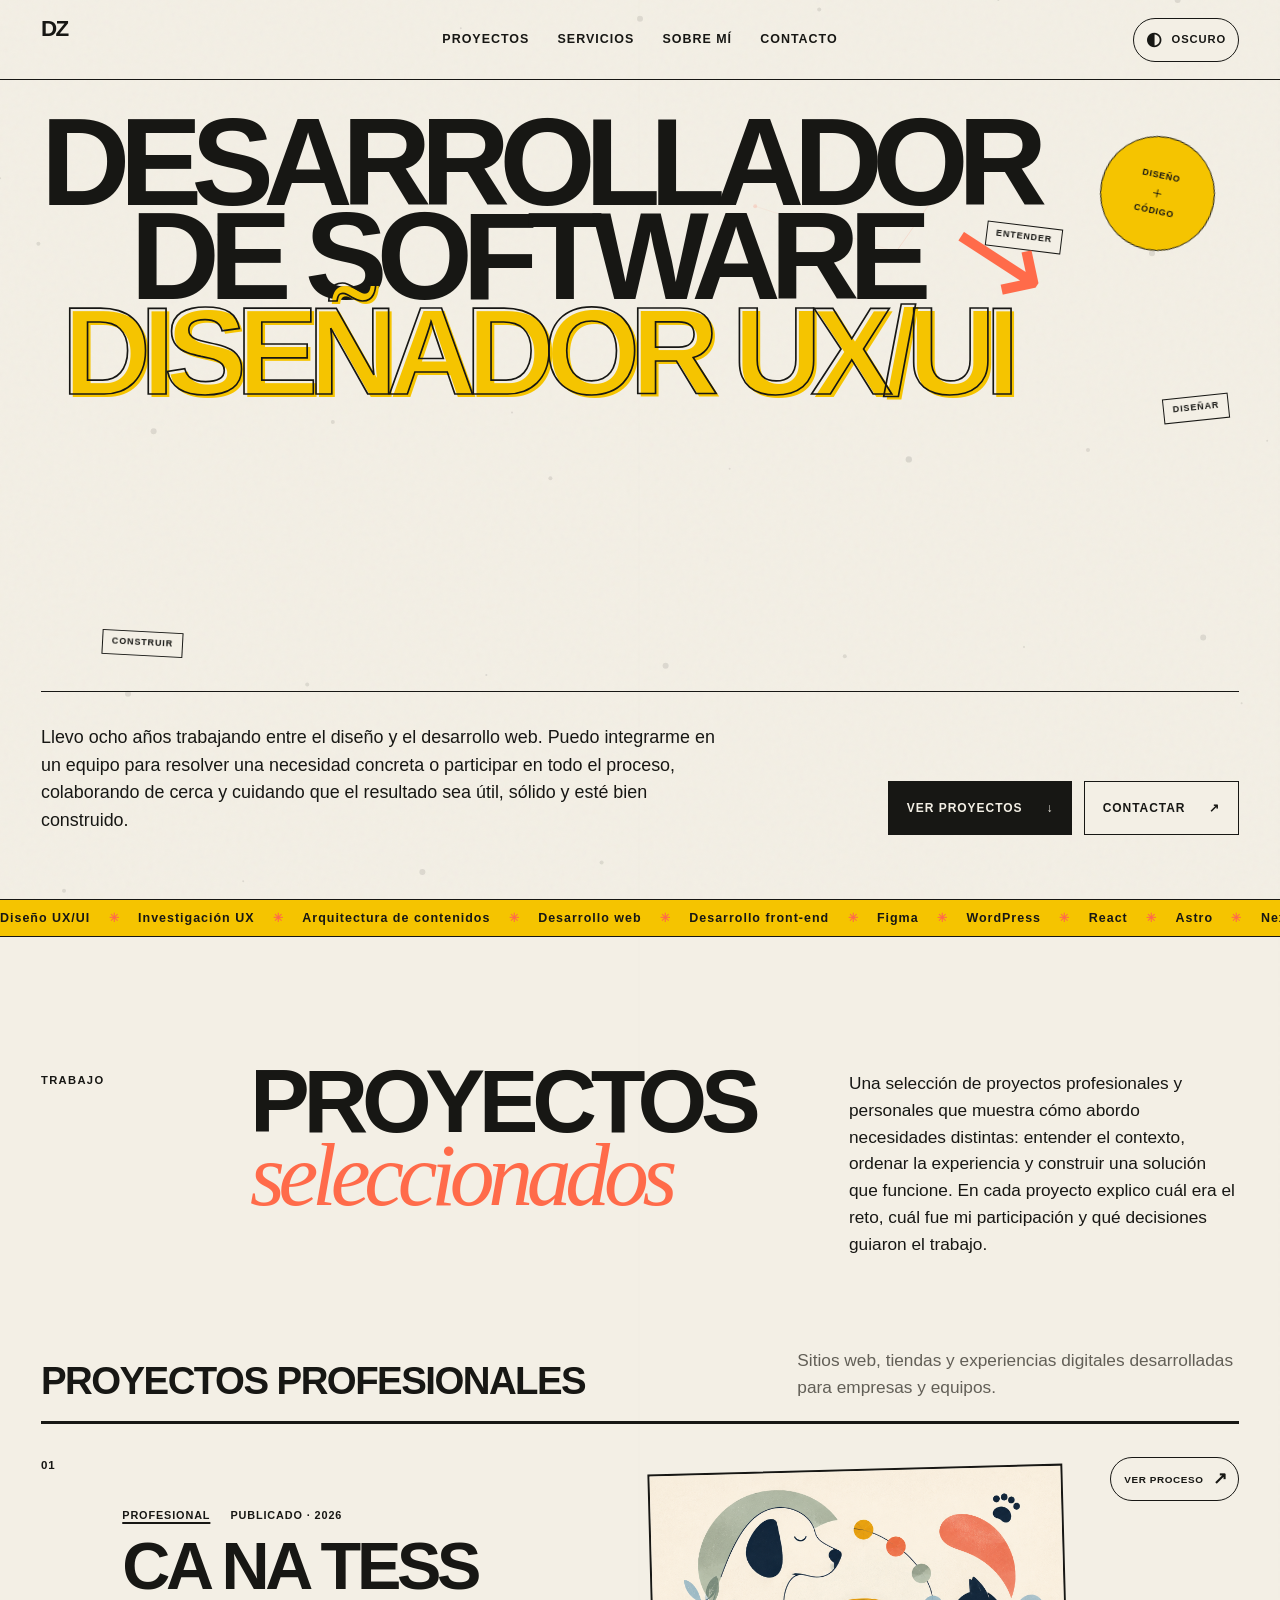
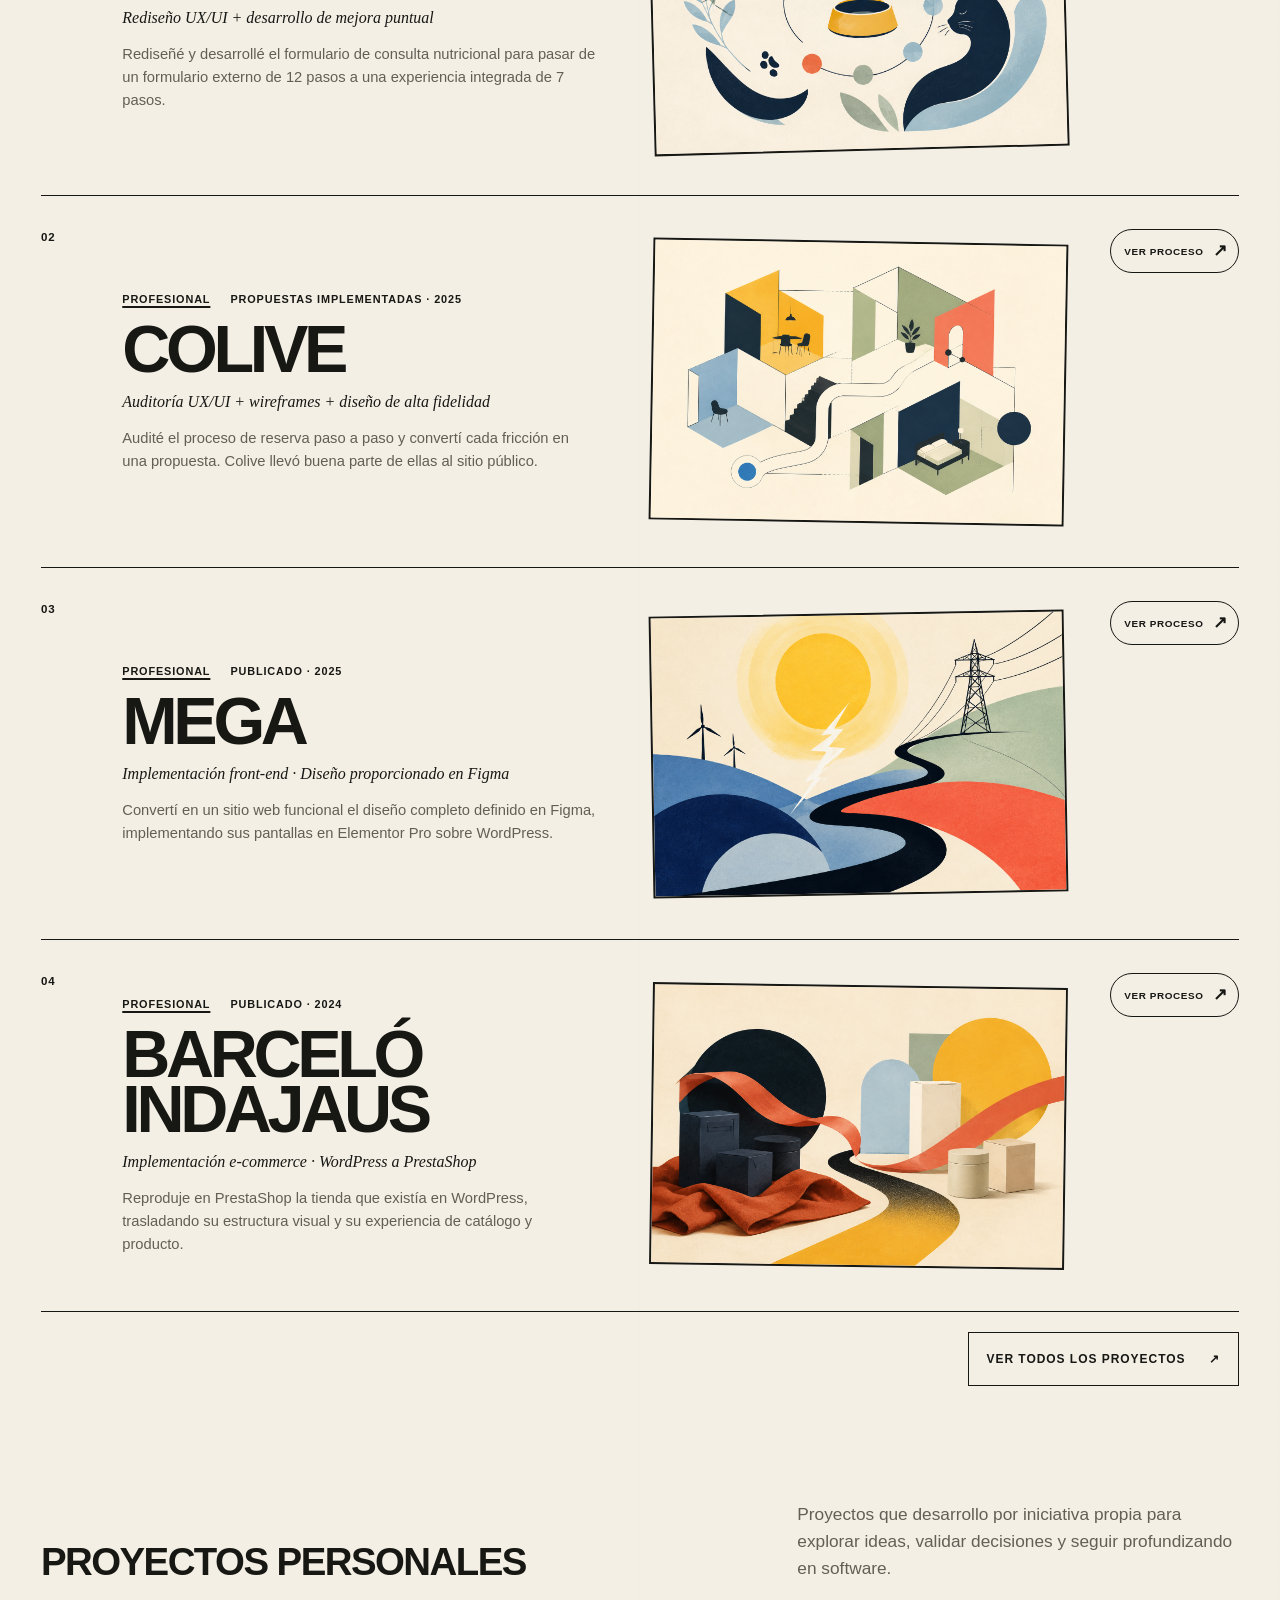
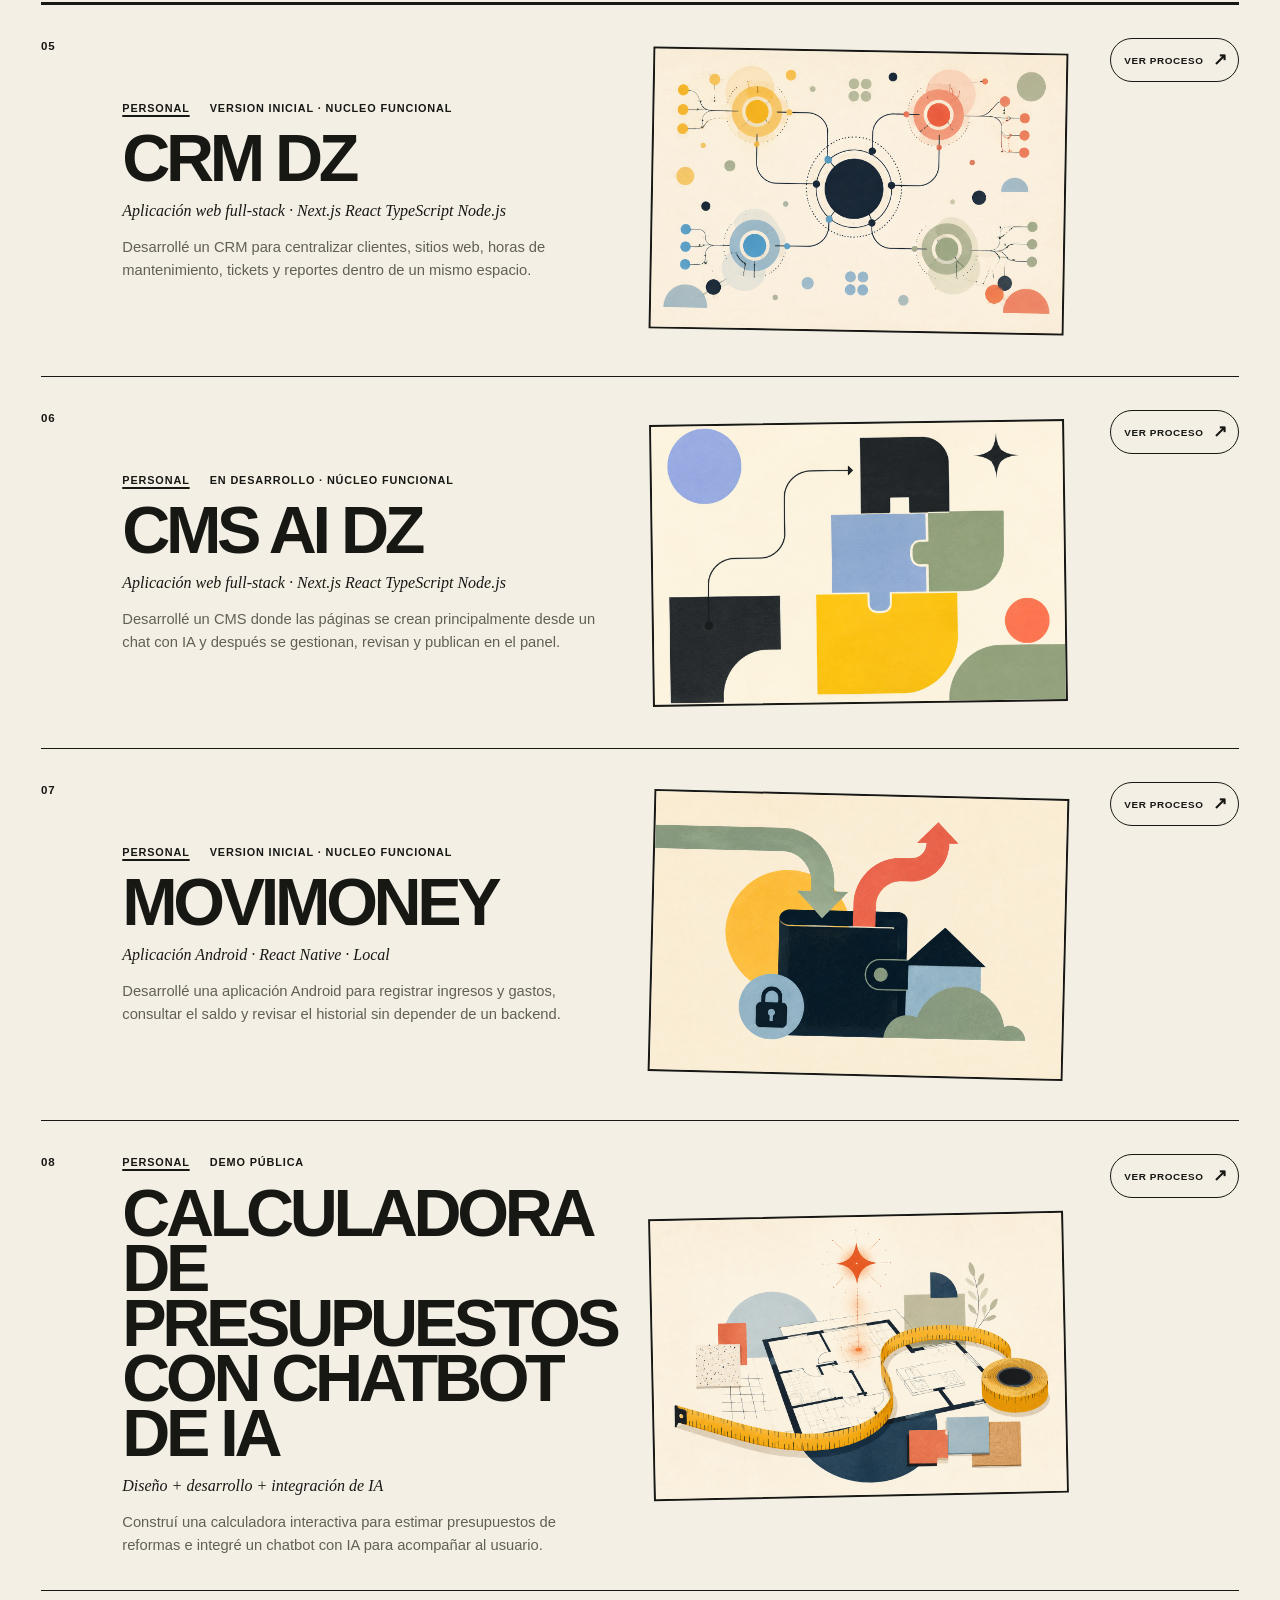
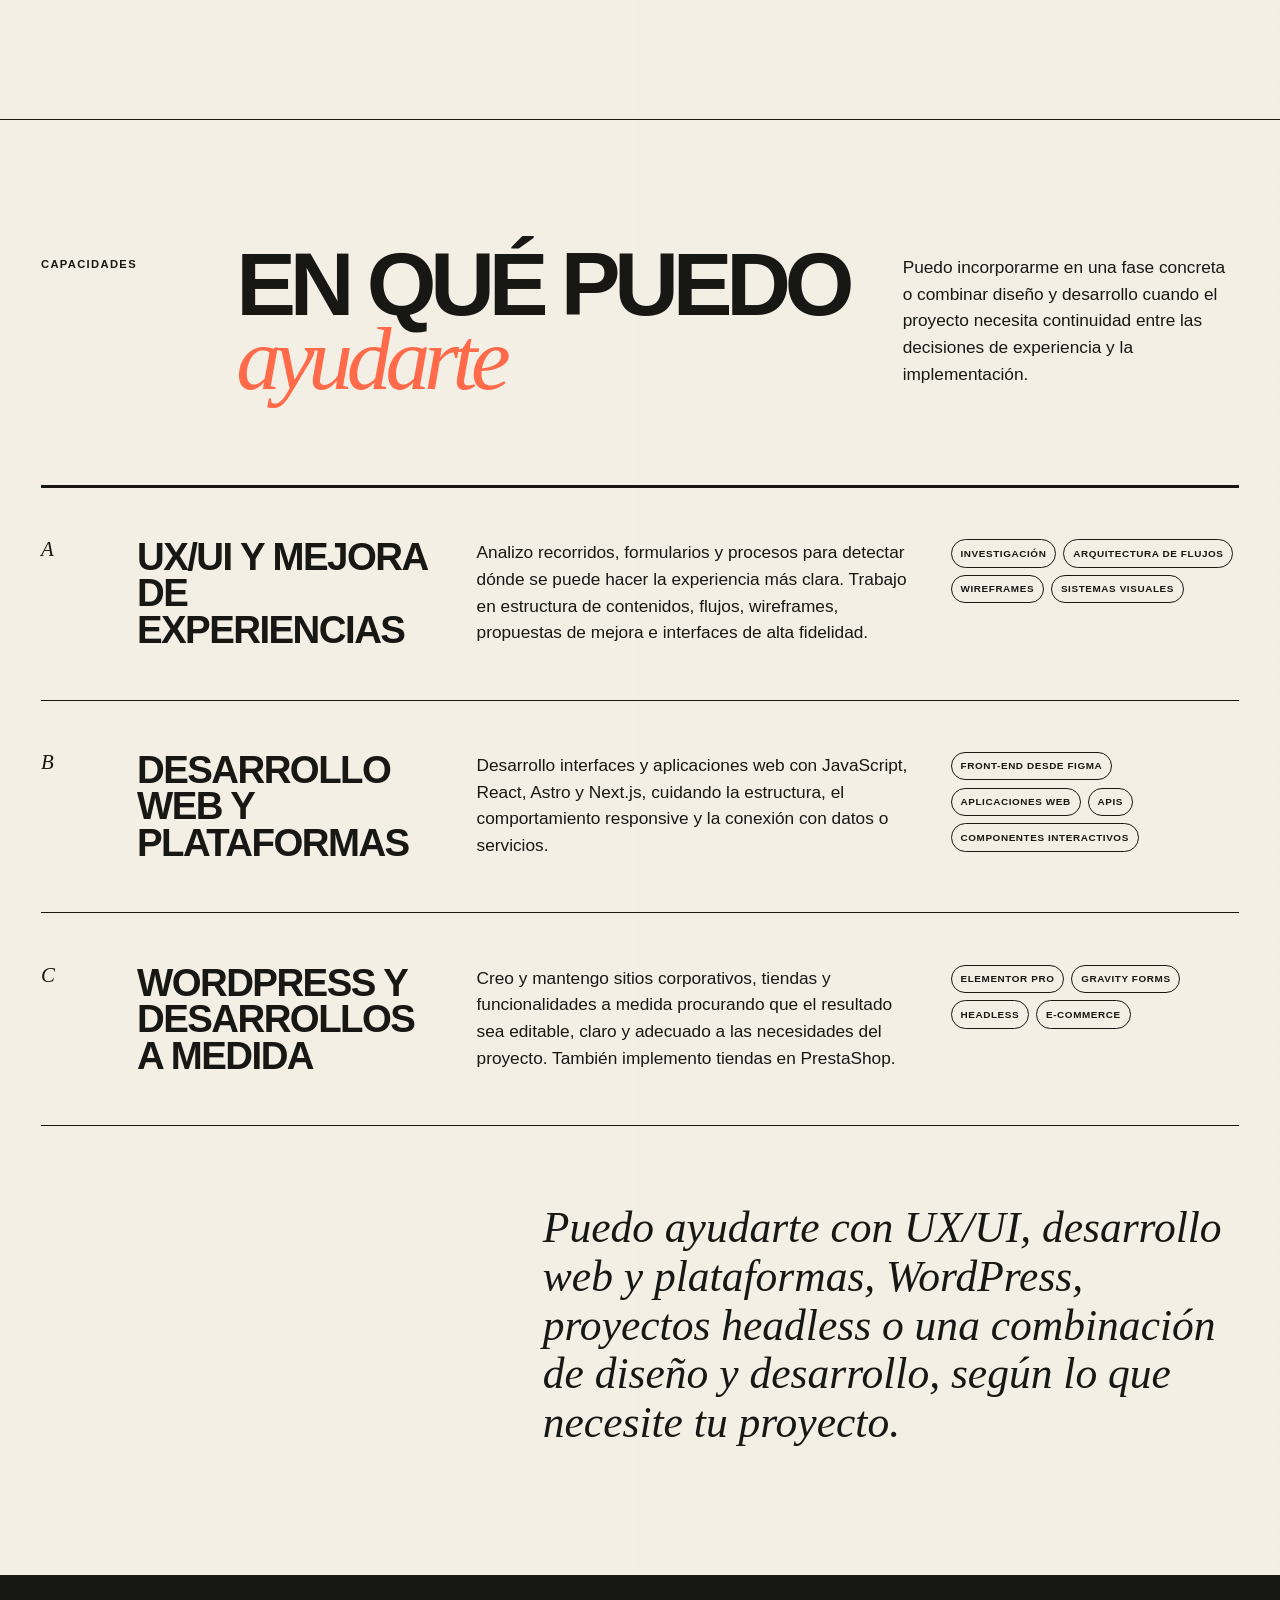
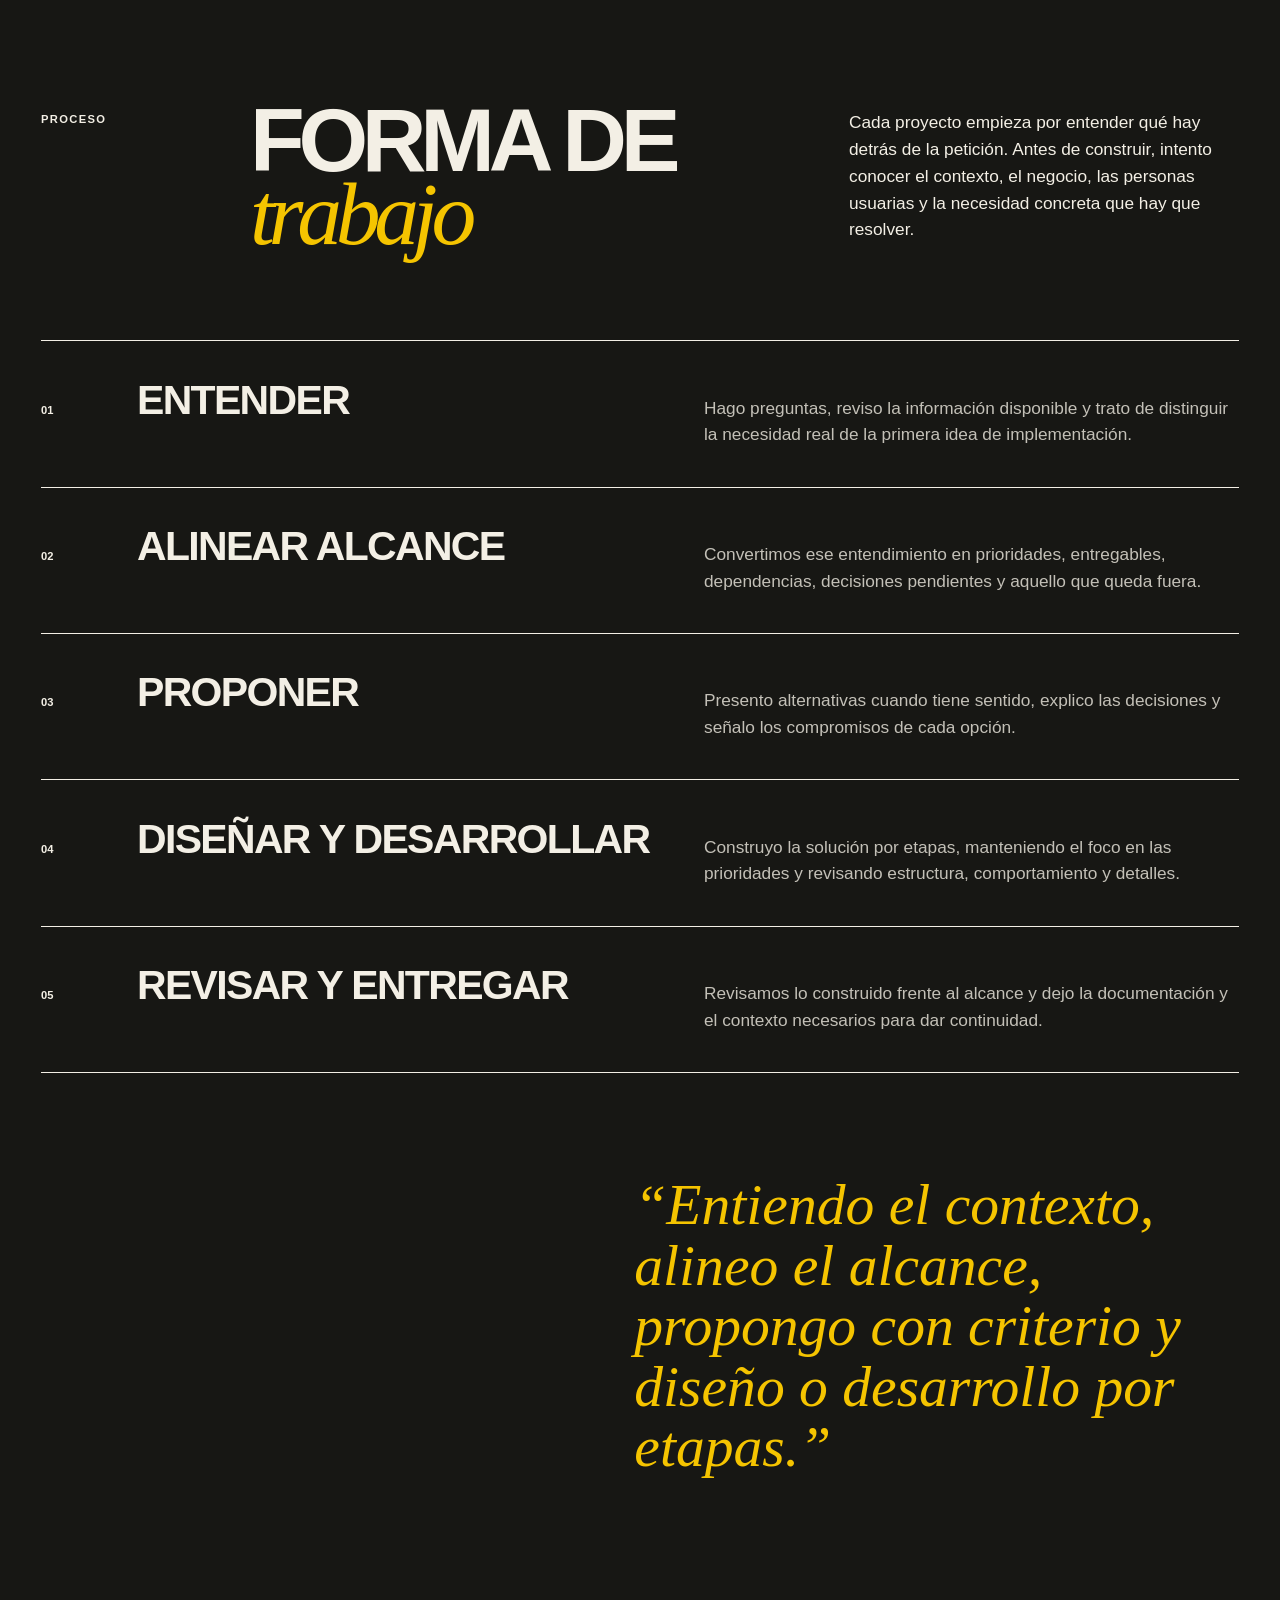
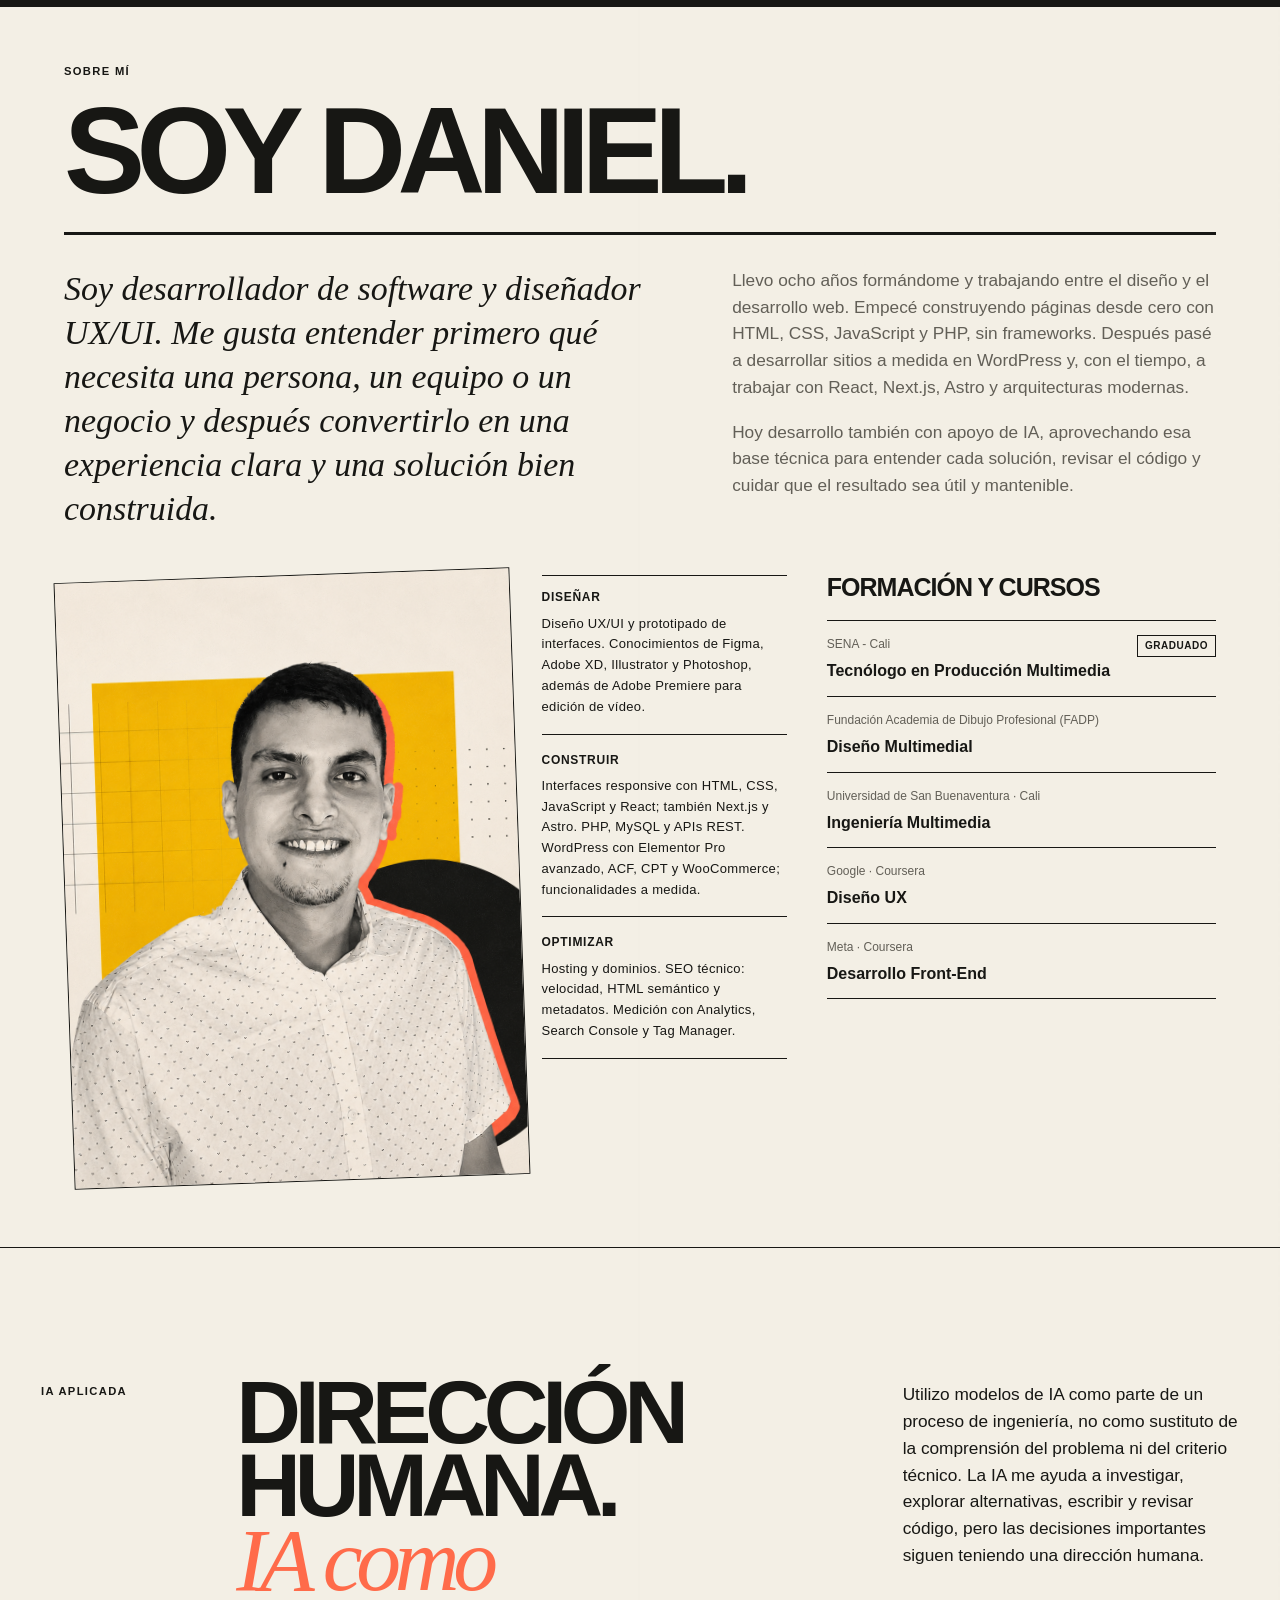
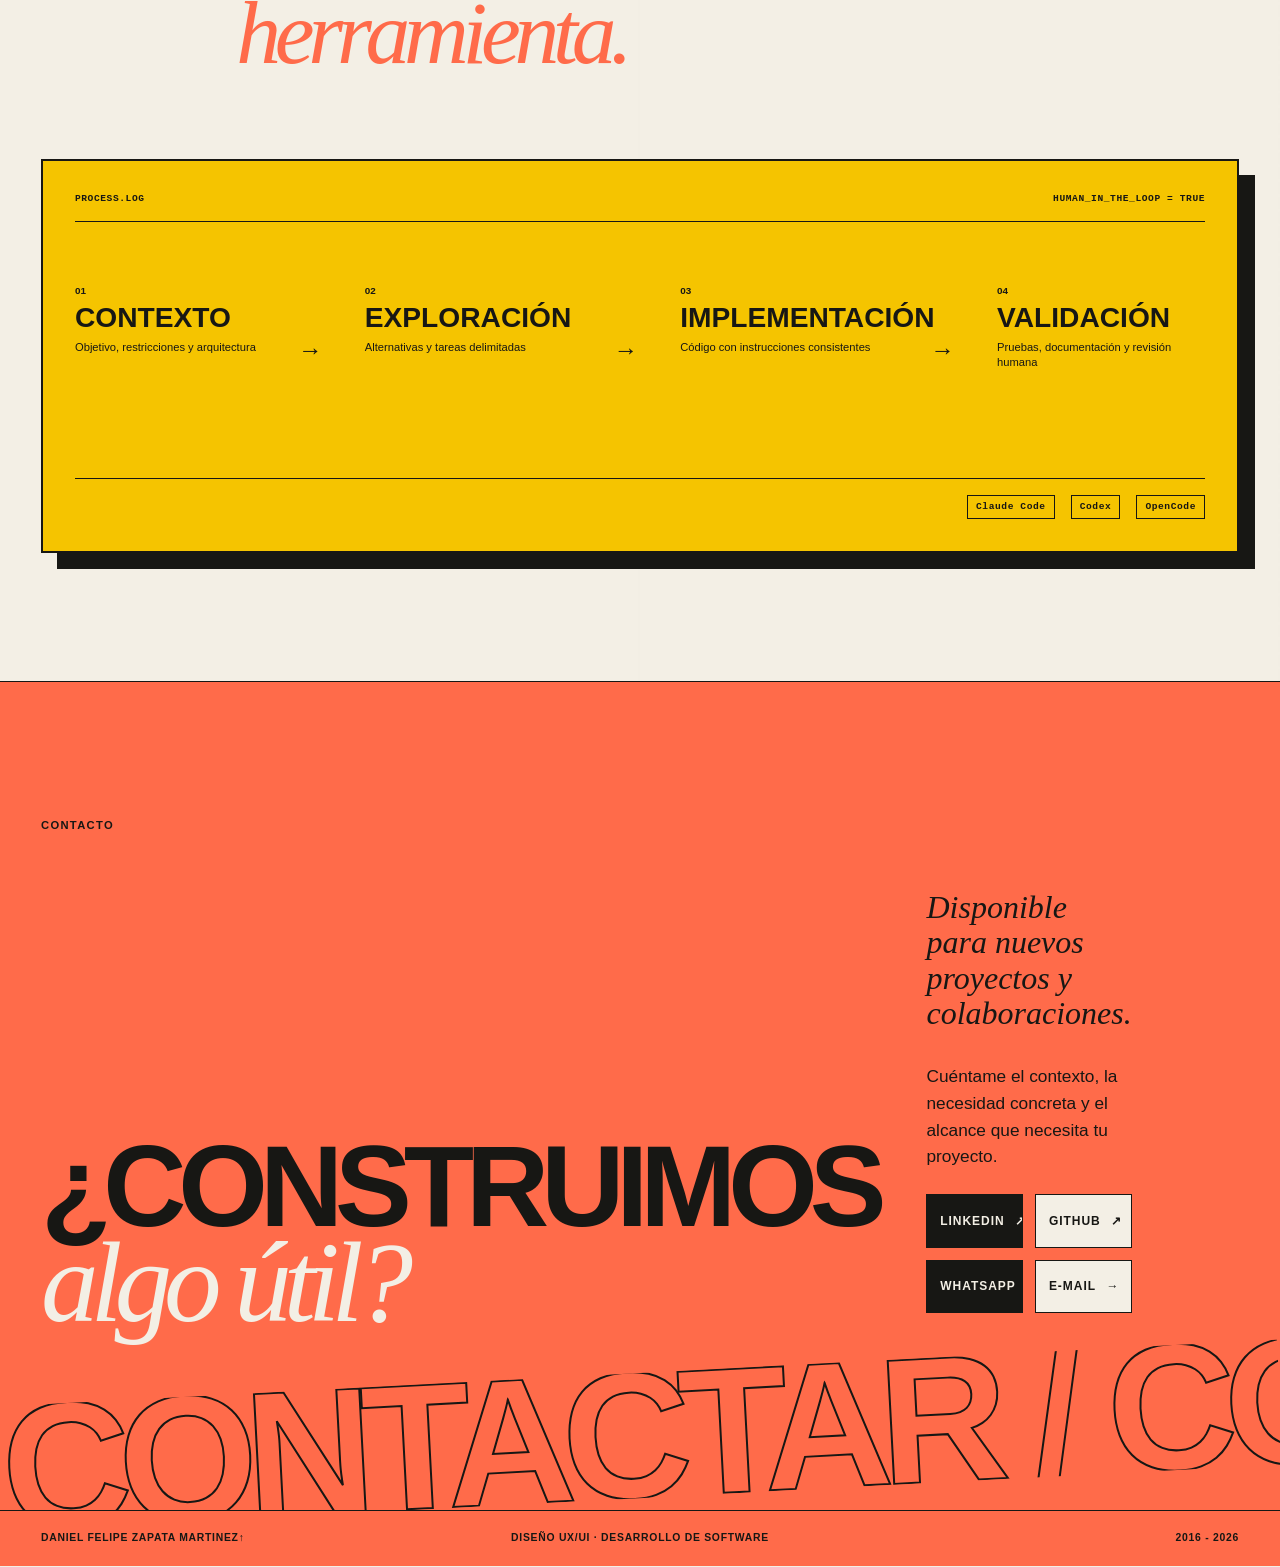
==== index.html @ fd67ad4d "feat(portfolio): integrate approved narrative and capabilities" ====
<!doctype html>
<html lang="es" data-theme="light">
<head>
  <meta charset="utf-8">
  <meta name="viewport" content="width=device-width, initial-scale=1">
  <meta name="description" content="Portafolio de Daniel, desarrollador de software y diseñador UX/UI. Proyectos profesionales y personales de diseño, web y software.">
  <meta name="theme-color" content="#f3efe5">
  <title>Daniel — Desarrollador de Software y Diseñador UX/UI</title>
  <link rel="icon" type="image/png" href="favicon.png">
  <link rel="stylesheet" href="styles.css">
  <script src="script.js" defer></script>
</head>
<body>
  <a class="skip-link" href="#contenido">Saltar al contenido</a>

  <div class="scroll-progress" aria-hidden="true"><span></span></div>
  <div class="cursor cursor-dot" aria-hidden="true"></div>
  <div class="cursor cursor-ring" aria-hidden="true"><span>VER</span></div>

  <header class="site-header" id="inicio">
    <a class="wordmark magnetic" href="#inicio" aria-label="Daniel, volver al inicio">
      <span>DZ</span>
    </a>
    <nav class="main-nav" aria-label="Navegación principal">
      <a href="#proyectos">Proyectos</a>
      <a href="#servicios">Servicios</a>
      <a href="#sobre-mi">Sobre mí</a>
      <a href="#contacto">Contacto</a>
    </nav>
    <button class="theme-toggle magnetic" type="button" aria-label="Activar tema oscuro" aria-pressed="false">
      <span aria-hidden="true" class="theme-toggle__icon">◐</span>
      <span class="theme-toggle__text">Oscuro</span>
    </button>
  </header>

  <main id="contenido">
    <section class="hero section-shell" aria-labelledby="hero-title">
      <canvas class="hero-field" id="hero-field" aria-hidden="true"></canvas>
      <div class="hero-noise" aria-hidden="true"></div>

   

      <div class="hero-title-wrap" data-tilt-zone>
        
        <h1 id="hero-title" class="hero-title reveal">
          <span>Desarrollador</span>
          <span>de Software <i aria-hidden="true">↘</i></span>
          <span class="hero-title__outline">Diseñador UX/UI</span>
        </h1>
        <div class="hero-stamp" aria-hidden="true">
          <span>Diseño</span><b>+</b><span>Código</span>
        </div>
      </div>

      <div class="hero-bottom reveal">
        <p class="hero-description">Llevo ocho años trabajando entre el diseño y el desarrollo web. Puedo integrarme en un equipo para resolver una necesidad concreta o participar en todo el proceso, colaborando de cerca y cuidando que el resultado sea útil, sólido y esté bien construido.</p>
        <div class="hero-actions">
          <a class="button button--primary magnetic" href="#proyectos"><span>Ver proyectos</span><span aria-hidden="true">↓</span></a>
          <a class="button button--secondary magnetic" href="#contacto"><span>Contactar</span><span aria-hidden="true">↗</span></a>
        </div>
      </div>

      <div class="hero-orbit" aria-hidden="true">
        <span class="orbit-word orbit-word--one">ENTENDER</span>
        <span class="orbit-word orbit-word--two">DISEÑAR</span>
        <span class="orbit-word orbit-word--three">CONSTRUIR</span>
      </div>
    </section>

    <div class="ticker" aria-hidden="true">
      <div class="ticker__track">
        <span class="ticker__set" data-ticker-set>
          <span>Diseño UX/UI</span><i>✳</i><span>Investigación UX</span><i>✳</i><span>Arquitectura de contenidos</span><i>✳</i><span>Desarrollo web</span><i>✳</i><span>Desarrollo front-end</span><i>✳</i><span> Figma</span><i>✳</i><span>WordPress</span><i>✳</i><span>React</span><i>✳</i><span>Astro</span><i>✳</i><span>Next.js</span><i>✳</i><span>E-commerce</span><i>✳</i><span>Design System</span><i>✳</i><span>Formularios y flujos</span><i>✳</i><span>Arquitectura headless</span><i>✳</i><span>React Native</span><i>✳</i><span>IA aplicada</span><i>✳</i>
        </span>
      </div>
    </div>

    <section class="projects section-shell" id="proyectos" aria-labelledby="projects-title">
      <header class="section-heading reveal">
        <p class="eyebrow"> TRABAJO</p>
        <h2 id="projects-title">Proyectos<br><em>seleccionados</em></h2>
        <p>Una selección de proyectos profesionales y personales que muestra cómo abordo necesidades distintas: entender el contexto, ordenar la experiencia y construir una solución que funcione. En cada proyecto explico cuál era el reto, cuál fue mi participación y qué decisiones guiaron el trabajo.</p>
      </header>

      <div class="project-group">
        <div class="project-group__heading reveal">
          <h3>Proyectos profesionales</h3>
          <p>Sitios web, tiendas y experiencias digitales desarrolladas para empresas y equipos.</p>
        </div>

        <div class="project-list">
          <article class="project-card project-card--canatess reveal" data-project-card="ca-na-tess">
            <div class="project-card__button">
              <span class="project-number">01</span>
              <div class="project-copy">
                <span class="project-meta"><span>Profesional</span><span>Publicado · 2026</span></span>
                <h4 id="project-title-ca-na-tess">Ca na Tess</h4>
                <span class="project-role">Rediseño UX/UI + desarrollo de mejora puntual</span>
                <span class="project-summary">Rediseñé y desarrollé el formulario de consulta nutricional para pasar de un formulario externo de 12 pasos a una experiencia integrada de 7 pasos.</span>
              </div>
              <span class="project-cover cover-form" aria-hidden="true">
                <img src="imgs proyectos/ca-na-tess.png" alt="">
              </span>
              <button class="project-arrow" type="button" data-project="ca-na-tess" aria-labelledby="project-title-ca-na-tess project-cta-ca-na-tess"><span id="project-cta-ca-na-tess">Ver proceso</span><b aria-hidden="true">↗</b></button>
            </div>
          </article>

          <article class="project-card project-card--colive reveal" data-project-card="colive">
            <div class="project-card__button">
              <span class="project-number">02</span>
              <div class="project-copy">
                <span class="project-meta"><span>Profesional</span><span>Propuestas implementadas · 2025</span></span>
                <h4 id="project-title-colive">Colive</h4>
                <span class="project-role">Auditoría UX/UI + wireframes + diseño de alta fidelidad</span>
                <span class="project-summary">Audité el proceso de reserva paso a paso y convertí cada fricción en una propuesta. Colive llevó buena parte de ellas al sitio público.</span>
              </div>
              <span class="project-cover cover-colive" aria-hidden="true">
                <img src="imgs proyectos/colive.png" alt="">
              </span>
              <button class="project-arrow" type="button" data-project="colive" aria-labelledby="project-title-colive project-cta-colive"><span id="project-cta-colive">Ver proceso</span><b aria-hidden="true">↗</b></button>
            </div>
          </article>

          <article class="project-card project-card--mega reveal" data-project-card="mega">
            <div class="project-card__button">
              <span class="project-number">03</span>
              <div class="project-copy">
                <span class="project-meta"><span>Profesional</span><span>Publicado · 2025</span></span>
                <h4 id="project-title-mega">Mega</h4>
                <span class="project-role">Implementación front-end · Diseño proporcionado en Figma</span>
                <span class="project-summary">Convertí en un sitio web funcional el diseño completo definido en Figma, implementando sus pantallas en Elementor Pro sobre WordPress.</span>
              </div>
              <span class="project-cover cover-mega" aria-hidden="true">
                <img src="imgs proyectos/mega.png" alt="">
              </span>
              <button class="project-arrow" type="button" data-project="mega" aria-labelledby="project-title-mega project-cta-mega"><span id="project-cta-mega">Ver proceso</span><b aria-hidden="true">↗</b></button>
            </div>
          </article>

          <article class="project-card project-card--barcelo reveal" data-project-card="barcelo-indajaus">
            <div class="project-card__button">
              <span class="project-number">04</span>
              <div class="project-copy">
                <span class="project-meta"><span>Profesional</span><span>Publicado · 2024</span></span>
                <h4 id="project-title-barcelo-indajaus">Barceló Indajaus</h4>
                <span class="project-role">Implementación e-commerce · WordPress a PrestaShop</span>
                <span class="project-summary">Reproduje en PrestaShop la tienda que existía en WordPress, trasladando su estructura visual y su experiencia de catálogo y producto.</span>
              </div>
              <span class="project-cover cover-shop" aria-hidden="true">
                <img src="imgs proyectos/barcelo-indajaus.png" alt="">
              </span>
              <button class="project-arrow" type="button" data-project="barcelo-indajaus" aria-labelledby="project-title-barcelo-indajaus project-cta-barcelo-indajaus"><span id="project-cta-barcelo-indajaus">Ver proceso</span><b aria-hidden="true">↗</b></button>
            </div>
          </article>
        </div>

        <div class="project-more reveal">
          <a class="button button--secondary magnetic" href="proyectos.html"><span>Ver todos los proyectos</span><span aria-hidden="true">↗</span></a>
        </div>
      </div>

      <div class="project-group project-group--personal">
        <div class="project-group__heading reveal">
          <h3>Proyectos personales</h3>
          <p>Proyectos que desarrollo por iniciativa propia para explorar ideas, validar decisiones y seguir profundizando en software.</p>
        </div>

        <div class="project-list">

          <article class="project-card project-card--crm reveal" data-project-card="crm-dz">
            <div class="project-card__button">
              <span class="project-number">05</span>
              <div class="project-copy">
                <span class="project-meta"><span>Personal</span><span> VERSION INICIAL · NUCLEO FUNCIONAL</span></span>
                <h4 id="project-title-crm-dz">CRM DZ</h4>
                <span class="project-role">Aplicación web full-stack · Next.js React TypeScript Node.js</span>
                <span class="project-summary">Desarrollé un CRM para centralizar clientes, sitios web, horas de mantenimiento, tickets y reportes dentro de un mismo espacio.</span>
              </div>
              <span class="project-cover cover-crm" aria-hidden="true">
                <img src="imgs proyectos/crm-dz.png" alt="">
              </span>
              <button class="project-arrow" type="button" data-project="crm-dz" aria-labelledby="project-title-crm-dz project-cta-crm-dz"><span id="project-cta-crm-dz">Ver proceso</span><b aria-hidden="true">↗</b></button>
            </div>
          </article>

          <article class="project-card project-card--cms reveal" data-project-card="cms-propio">
            <div class="project-card__button">
              <span class="project-number">06</span>
              <div class="project-copy">
                <span class="project-meta"><span>Personal</span><span> EN DESARROLLO · núcleo funcional</span></span>
              <h4 id="project-title-cms-propio">CMS AI DZ</h4>
                <span class="project-role"> Aplicación web full-stack · Next.js React TypeScript Node.js</span>
                <span class="project-summary">Desarrollé un CMS donde las páginas se crean principalmente desde un chat con IA y después se gestionan, revisan y publican en el panel.</span>
              </div>
              <span class="project-cover cover-cms" aria-hidden="true">
                <img src="imgs proyectos/cms-ai-dz.png" alt="">
              </span>
              <button class="project-arrow" type="button" data-project="cms-propio" aria-labelledby="project-title-cms-propio project-cta-cms-propio"><span id="project-cta-cms-propio">Ver proceso</span><b aria-hidden="true">↗</b></button>
            </div>
          </article>

          <article class="project-card project-card--gastos reveal" data-project-card="movimoney">
            <div class="project-card__button">
              <span class="project-number">07</span>
              <div class="project-copy">
                <span class="project-meta"><span>Personal</span><span> VERSION INICIAL · NUCLEO funcional</span></span>
                <h4 id="project-title-mis-gastos-local">MoviMoney</h4>
                <span class="project-role">Aplicación Android · React Native · Local</span>
                <span class="project-summary">Desarrollé una aplicación Android para registrar ingresos y gastos, consultar el saldo y revisar el historial sin depender de un backend.</span>
              </div>
              <span class="project-cover cover-gastos" aria-hidden="true">
                <img src="imgs proyectos/mis-gastos-local.png" alt="">
              </span>
              <button class="project-arrow" type="button" data-project="movimoney" aria-labelledby="project-title-mis-gastos-local project-cta-mis-gastos-local"><span id="project-cta-mis-gastos-local">Ver proceso</span><b aria-hidden="true">↗</b></button>
            </div>
          </article>

          <article class="project-card project-card--calculator reveal" data-project-card="calculadora-ia">
            <div class="project-card__button">
              <span class="project-number">08</span>
              <div class="project-copy">
                <span class="project-meta"><span>Personal</span><span>Demo pública</span></span>
                <h4 id="project-title-calculadora-ia">Calculadora de presupuestos con chatbot de IA</h4>
                <span class="project-role">Diseño + desarrollo + integración de IA</span>
                <span class="project-summary">Construí una calculadora interactiva para estimar presupuestos de reformas e integré un chatbot con IA para acompañar al usuario.</span>
              </div>
              <span class="project-cover cover-calculator" aria-hidden="true">
                <img src="imgs proyectos/calculadora-de-presupuestos-con-chatbot-de-ia.png" alt="">
              </span>
              <button class="project-arrow" type="button" data-project="calculadora-ia" aria-labelledby="project-title-calculadora-ia project-cta-calculadora-ia"><span id="project-cta-calculadora-ia">Ver proceso</span><b aria-hidden="true">↗</b></button>
            </div>
          </article>
        </div>
      </div>
    </section>

    <section class="services section-shell" id="servicios" aria-labelledby="services-title">
      <header class="section-heading section-heading--wide reveal">
        <p class="eyebrow"> CAPACIDADES</p>
        <h2 id="services-title">En qué puedo<br><em>ayudarte</em></h2>
        <p>Puedo incorporarme en una fase concreta o combinar diseño y desarrollo cuando el proyecto necesita continuidad entre las decisiones de experiencia y la implementación.</p>
      </header>

      <div class="service-stack">
        <article class="service-item reveal">
          <span class="service-index">A</span>
          <h3>UX/UI y mejora de experiencias</h3>
          <p>Analizo recorridos, formularios y procesos para detectar dónde se puede hacer la experiencia más clara. Trabajo en estructura de contenidos, flujos, wireframes, propuestas de mejora e interfaces de alta fidelidad.</p>
          <ul aria-label="Capacidades de UX/UI"><li>Investigación</li><li>Arquitectura de flujos</li><li>Wireframes</li><li>Sistemas visuales</li></ul>
        </article>
        <article class="service-item reveal">
          <span class="service-index">B</span>
          <h3>Desarrollo web y plataformas</h3>
          <p>Desarrollo interfaces y aplicaciones web con JavaScript, React, Astro y Next.js, cuidando la estructura, el comportamiento responsive y la conexión con datos o servicios.</p>
          <ul aria-label="Capacidades de desarrollo"><li>Front-end desde Figma</li><li>Aplicaciones web</li><li>APIs</li><li>Componentes interactivos</li></ul>
        </article>
        <article class="service-item reveal">
          <span class="service-index">C</span>
          <h3>WordPress y desarrollos a medida</h3>
          <p>Creo y mantengo sitios corporativos, tiendas y funcionalidades a medida procurando que el resultado sea editable, claro y adecuado a las necesidades del proyecto. También implemento tiendas en PrestaShop.</p>
          <ul aria-label="Capacidades de WordPress"><li>Elementor Pro</li><li>Gravity Forms</li><li>Headless</li><li>E-commerce</li></ul>
        </article>
      </div>

      <p class="service-note reveal">Puedo ayudarte con UX/UI, desarrollo web y plataformas, WordPress, proyectos headless o una combinación de diseño y desarrollo, según lo que necesite tu proyecto.</p>
    </section>

    <section class="workflow section-shell" id="forma-de-trabajo" aria-labelledby="workflow-title">
      <header class="section-heading reveal">
        <p class="eyebrow"> PROCESO</p>
        <h2 id="workflow-title">Forma de<br><em>trabajo</em></h2>
        <p>Cada proyecto empieza por entender qué hay detrás de la petición. Antes de construir, intento conocer el contexto, el negocio, las personas usuarias y la necesidad concreta que hay que resolver.</p>
      </header>

      <ol class="workflow-list">
        <li class="reveal"><span>01</span><h3>Entender</h3><p>Hago preguntas, reviso la información disponible y trato de distinguir la necesidad real de la primera idea de implementación.</p></li>
        <li class="reveal"><span>02</span><h3>Alinear alcance</h3><p>Convertimos ese entendimiento en prioridades, entregables, dependencias, decisiones pendientes y aquello que queda fuera.</p></li>
        <li class="reveal"><span>03</span><h3>Proponer</h3><p>Presento alternativas cuando tiene sentido, explico las decisiones y señalo los compromisos de cada opción.</p></li>
        <li class="reveal"><span>04</span><h3>Diseñar y desarrollar</h3><p>Construyo la solución por etapas, manteniendo el foco en las prioridades y revisando estructura, comportamiento y detalles.</p></li>
        <li class="reveal"><span>05</span><h3>Revisar y entregar</h3><p>Revisamos lo construido frente al alcance y dejo la documentación y el contexto necesarios para dar continuidad.</p></li>
      </ol>

      <blockquote class="process-quote reveal">“Entiendo el contexto, alineo el alcance, propongo con criterio y diseño o desarrollo por etapas.”</blockquote>
    </section>

    <section class="about section-shell" id="sobre-mi" aria-labelledby="about-title"><header class="about-heading reveal"><p class="eyebrow"> SOBRE MÍ</p><h2 id="about-title">Soy Daniel.</h2></header><div class="about-opening reveal"><p class="about-lead">Soy desarrollador de software y diseñador UX/UI. Me gusta entender primero qué necesita una persona, un equipo o un negocio y después convertirlo en una experiencia clara y una solución bien construida.</p><div class="about-body-copy"><p>Llevo ocho años formándome y trabajando entre el diseño y el desarrollo web. Empecé construyendo páginas desde cero con HTML, CSS, JavaScript y PHP, sin frameworks. Después pasé a desarrollar sitios a medida en WordPress y, con el tiempo, a trabajar con React, Next.js, Astro y arquitecturas modernas.</p><p>Hoy desarrollo también con apoyo de IA, aprovechando esa base técnica para entender cada solución, revisar el código y cuidar que el resultado sea útil y mantenible.</p></div></div><div class="about-lower reveal"><div class="about-profile"><figure class="about-portrait" aria-hidden="true"><img src="Daniel Felipe Zapata Martinez.png" alt=""></figure><div class="timeline" aria-label="Cómo conecto diseño y desarrollo"><span><b>DISEÑAR</b> Diseño UX/UI y prototipado de interfaces. Conocimientos de Figma, Adobe XD, Illustrator y Photoshop, además de Adobe Premiere para edición de vídeo.</span><span><b>CONSTRUIR</b> Interfaces responsive con HTML, CSS, JavaScript y React; también Next.js y Astro. PHP, MySQL y APIs REST. WordPress con Elementor Pro avanzado, ACF, CPT y WooCommerce; funcionalidades a medida.</span><span><b>OPTIMIZAR</b> Hosting y dominios. SEO técnico: velocidad, HTML semántico y metadatos. Medición con Analytics, Search Console y Tag Manager.</span></div></div><section class="about-education" aria-labelledby="education-title">
          <h3 id="education-title">Formación y cursos</h3>
          <ul class="education-list">
            <li class="education-list__item">
              <div class="education-list__details">
                <p class="education-list__institution">SENA - Cali</p>
                <h4>Tecnólogo en Producción Multimedia</h4>
              </div>
              <span class="education-list__status">Graduado</span>
            </li>
            <li class="education-list__item">
              <div class="education-list__details">
                <p class="education-list__institution">Fundación Academia de Dibujo Profesional (FADP)</p>
                <h4>Diseño Multimedial</h4>
              </div>
            </li>
            <li class="education-list__item">
              <div class="education-list__details">
                <p class="education-list__institution">Universidad de San Buenaventura · Cali</p>
                <h4>Ingeniería Multimedia</h4>
              </div>
            </li>
            <li class="education-list__item">
              <div class="education-list__details">
                <p class="education-list__institution">Google · Coursera</p>
                <h4>Diseño UX</h4>
              </div>
            </li>
            <li class="education-list__item">
              <div class="education-list__details">
                <p class="education-list__institution">Meta · Coursera</p>
                <h4>Desarrollo Front-End</h4>
              </div>
            </li>
          </ul>
        </section></div></section>

    <section class="ai-section section-shell" id="ia-aplicada" aria-labelledby="ai-title">
      <header class="section-heading section-heading--wide reveal">
        <p class="eyebrow"> IA APLICADA</p>
        <h2 id="ai-title">Dirección humana.<br><em>IA como herramienta.</em></h2>
        <p>Utilizo modelos de IA como parte de un proceso de ingeniería, no como sustituto de la comprensión del problema ni del criterio técnico. La IA me ayuda a investigar, explorar alternativas, escribir y revisar código, pero las decisiones importantes siguen teniendo una dirección humana.</p>
      </header>

      <div class="ai-console reveal" data-tilt-zone>
        <div class="ai-console__top"><span>PROCESS.LOG</span><span>HUMAN_IN_THE_LOOP = TRUE</span></div>
        <div class="ai-console__flow" aria-label="Proceso de desarrollo asistido por IA">
          <div><span>01</span><b>Contexto</b><small>Objetivo, restricciones y arquitectura</small></div>
          <i aria-hidden="true">→</i>
          <div><span>02</span><b>Exploración</b><small>Alternativas y tareas delimitadas</small></div>
          <i aria-hidden="true">→</i>
          <div><span>03</span><b>Implementación</b><small>Código con instrucciones consistentes</small></div>
          <i aria-hidden="true">→</i>
          <div><span>04</span><b>Validación</b><small>Pruebas, documentación y revisión humana</small></div>
        </div>
        <div class="ai-console__bottom"><span>Claude Code</span><span>Codex</span><span>OpenCode</span></div>
      </div>
    </section>

    <section class="contact section-shell" id="contacto" aria-labelledby="contact-title">
      <p class="eyebrow reveal"> CONTACTO</p>
      <div class="contact-grid">
        <h2 id="contact-title" class="reveal">¿Construimos<br><em>algo útil?</em></h2>
        <div class="contact-copy reveal">
          <p>Disponible para nuevos proyectos y colaboraciones.</p>
          <p>Cuéntame el contexto, la necesidad concreta y el alcance que necesita tu proyecto.</p>
          <div class="contact-actions">
            <a class="button button--primary magnetic" href="https://www.linkedin.com/in/daniel-zapata-m/" target="_blank" rel="noopener noreferrer" aria-label="Abrir perfil de LinkedIn (se abre en una pestaña nueva)"><span>LinkedIn</span><span aria-hidden="true">↗</span></a>
            <a class="button button--secondary magnetic" href="https://github.com/dfzm" target="_blank" rel="noopener noreferrer" aria-label="Abrir perfil de GitHub (se abre en una pestaña nueva)"><span>GitHub</span><span aria-hidden="true">↗</span></a>
            <a class="button button--primary magnetic" href="https://wa.me/34644568156" target="_blank" rel="noopener noreferrer" aria-label="Abrir conversación de WhatsApp (se abre en una pestaña nueva)"><span>WhatsApp</span><span aria-hidden="true">↗</span></a>
            <a class="button button--secondary magnetic" href="mailto:danielzapatam93@gmail.com"><span>E-mail</span><span aria-hidden="true">→</span></a>
          </div>
        </div>
      </div>
      <div class="contact-marquee" aria-hidden="true"><span>CONTACTAR / CONTACTAR / CONTACTAR /</span></div>
    </section>
  </main>

  <footer class="site-footer section-shell">
    <a href="#inicio">Daniel Felipe Zapata Martinez<span aria-hidden="true">↑</span></a>
    <p>Diseño UX/UI · Desarrollo de software</p>
    <p> 2016 - 2026 </p>
  </footer>

  <dialog class="project-dialog" id="project-dialog" aria-labelledby="dialog-title">
    <div class="dialog-shell">
      <header class="dialog-header">
        <span class="dialog-project-index" aria-hidden="true">CASO / <b id="dialog-index">01</b></span>
        <button class="dialog-close magnetic" type="button" aria-label="Cerrar caso de proyecto">
          <span>Cerrar</span><b aria-hidden="true">×</b>
        </button>
      </header>
      <div class="dialog-content" id="dialog-content"></div>
    </div>
  </dialog>

  <dialog class="lightbox" id="lightbox" aria-label="Visor de imagen ampliada">
    <div class="lightbox__shell">
      <header class="lightbox__bar">
        <span class="lightbox__label" id="lightbox-label"></span>
        <span class="lightbox__nav">
          <button class="lightbox__step" type="button" data-lightbox-prev aria-label="Imagen anterior"><span aria-hidden="true">←</span></button>
          <span class="lightbox__counter" id="lightbox-counter"></span>
          <button class="lightbox__step" type="button" data-lightbox-next aria-label="Imagen siguiente"><span aria-hidden="true">→</span></button>
        </span>
        <button class="lightbox__close" type="button" data-lightbox-close aria-label="Cerrar el visor de imagen">
          <span>Cerrar</span><b aria-hidden="true">×</b>
        </button>
      </header>
      <div class="lightbox__stage"><img id="lightbox-image" alt=""></div>
      <p class="lightbox__caption" id="lightbox-caption"></p>
    </div>
  </dialog>

  <div class="sr-only" id="announcer" aria-live="polite" aria-atomic="true"></div>
</body>
</html>
---- styles.css ----
:root {
  color-scheme: light;
  --paper: #f3efe5;
  --paper-strong: #e7e0d0;
  --ink: #171714;
  --muted: #625f57;
  --line: #171714;
  --yellow: #f5c400;
  --yellow-ink: #171714;
  --coral: #ff6b4a;
  --blue: #5186ff;
  --green: #5d9d70;
  --surface: #faf7ef;
  --dialog-backdrop: rgb(18 18 16 / 72%);
  --display: "Arial Narrow", "Aptos Display", "Helvetica Neue", Arial, sans-serif;
  --body: "Aptos", "Helvetica Neue", Arial, sans-serif;
  --serif: Georgia, "Times New Roman", serif;
  --ease-out: cubic-bezier(.16, 1, .3, 1);
  --ease-in-out: cubic-bezier(.65, 0, .35, 1);
  --pad: clamp(1rem, 3.2vw, 3.75rem);
  --header-height: 5rem;
}

html[data-theme="dark"] {
  color-scheme: dark;
  --paper: #141411;
  --paper-strong: #22221c;
  --ink: #efebdf;
  --muted: #b9b3a4;
  --line: #efebdf;
  --yellow: #e0b600;
  --yellow-ink: #141411;
  --coral: #e76548;
  --blue: #6f94e7;
  --green: #70a37b;
  --surface: #1b1b17;
  --dialog-backdrop: rgb(0 0 0 / 80%);
}

*, *::before, *::after { box-sizing: border-box; }

html {
  scroll-behavior: smooth;
  scrollbar-color: var(--ink) var(--paper);
}

body {
  margin: 0;
  overflow-x: hidden;
  background:
    repeating-linear-gradient(90deg, transparent 0, transparent calc(25vw - 1px), color-mix(in srgb, var(--ink) 5%, transparent) 25vw),
    var(--paper);
  color: var(--ink);
  font-family: var(--body);
  font-size: clamp(1rem, .96rem + .15vw, 1.125rem);
  line-height: 1.55;
  text-rendering: optimizeLegibility;
  transition: background-color .35s var(--ease-out), color .35s var(--ease-out);
}

body.dialog-open { overflow: hidden; }

button, a { color: inherit; }
button { font: inherit; }
a { text-decoration-thickness: .08em; text-underline-offset: .18em; }
::selection { background: var(--coral); color: #171714; }

:focus-visible {
  outline: 3px solid var(--coral);
  outline-offset: 4px;
}

.skip-link {
  position: fixed;
  z-index: 1000;
  top: .75rem;
  left: .75rem;
  padding: .8rem 1rem;
  background: var(--ink);
  color: var(--paper);
  transform: translateY(-160%);
  transition: transform .2s ease-out;
}

.skip-link:focus { transform: translateY(0); }
.sr-only { position: absolute; width: 1px; height: 1px; overflow: hidden; clip: rect(0, 0, 0, 0); white-space: nowrap; }

.scroll-progress {
  position: fixed;
  z-index: 900;
  inset: 0 0 auto;
  height: 4px;
  background: transparent;
  pointer-events: none;
}

.scroll-progress span {
  display: block;
  width: 100%;
  height: 100%;
  background: var(--coral);
  transform: scaleX(0);
  transform-origin: left center;
}

.section-shell { padding-inline: var(--pad); }

.site-header {
  position: absolute;
  z-index: 100;
  inset: 0 0 auto;
  min-height: var(--header-height);
  padding: 1rem var(--pad);
  display: grid;
  grid-template-columns: 1fr auto 1fr;
  align-items: center;
  gap: 1rem;
  border-bottom: 1px solid var(--line);
}

.wordmark {
  justify-self: start;
  display: inline-flex;
  align-items: flex-start;
  gap: .15rem;
  min-width: 3rem;
  min-height: 2.75rem;
  text-decoration: none;
  font: 900 1.4rem/.95 var(--display);
  letter-spacing: -.07em;
}

.wordmark sup { font: 700 .55rem/1 var(--body); letter-spacing: .04em; }

.main-nav { display: flex; align-items: center; gap: clamp(.8rem, 2.2vw, 2.5rem); }
.main-nav a {
  position: relative;
  padding-block: .6rem;
  text-decoration: none;
  font-size: .78rem;
  font-weight: 750;
  text-transform: uppercase;
  letter-spacing: .08em;
}
.main-nav a::after {
  content: "";
  position: absolute;
  inset: auto 0 .35rem;
  height: 2px;
  background: var(--ink);
  transform: scaleX(0);
  transform-origin: right;
  transition: transform .3s var(--ease-out);
}
.main-nav a:hover::after, .main-nav a:focus-visible::after { transform: scaleX(1); transform-origin: left; }

.theme-toggle {
  justify-self: end;
  min-height: 2.75rem;
  padding: .5rem .75rem;
  display: inline-flex;
  align-items: center;
  gap: .55rem;
  border: 1px solid var(--ink);
  border-radius: 999px;
  background: var(--paper);
  cursor: pointer;
  text-transform: uppercase;
  font-size: .7rem;
  font-weight: 800;
  letter-spacing: .08em;
}
.theme-toggle__icon { font-size: 1.1rem; line-height: 1; transition: transform .4s var(--ease-out); }
.theme-toggle:hover .theme-toggle__icon { transform: rotate(180deg); }

.hero {
  position: relative;
  isolation: isolate;
  min-height: max(45rem, 100svh);
  padding-top: calc(var(--header-height) + 2.25rem);
  padding-bottom: clamp(2rem, 5vw, 4rem);
  display: grid;
  grid-template-rows: auto 1fr auto;
  overflow: hidden;
  border-bottom: 1px solid var(--line);
}

.hero-field, .hero-noise { position: absolute; z-index: -2; inset: 0; width: 100%; height: 100%; }
.hero-field { opacity: .46; }
.hero-noise {
  z-index: -1;
  opacity: .17;
  background-image: url("data:image/svg+xml,%3Csvg viewBox='0 0 180 180' xmlns='http://www.w3.org/2000/svg'%3E%3Cfilter id='n'%3E%3CfeTurbulence type='fractalNoise' baseFrequency='.9' numOctaves='2' stitchTiles='stitch'/%3E%3C/filter%3E%3Crect width='100%25' height='100%25' filter='url(%23n)' opacity='.18'/%3E%3C/svg%3E");
  pointer-events: none;
  mix-blend-mode: multiply;
}

html[data-theme="dark"] .hero-noise { mix-blend-mode: screen; opacity: .08; }

.hero-kicker {
  align-self: start;
  display: inline-flex;
  align-items: center;
  gap: .65rem;
  width: fit-content;
  padding: .55rem .8rem;
  border: 1px solid var(--ink);
  border-radius: 999px;
  background: var(--paper);
  font-size: .7rem;
  font-weight: 800;
  text-transform: uppercase;
  letter-spacing: .08em;
}
.status-dot { width: .65rem; height: .65rem; border-radius: 50%; background: var(--green); box-shadow: 0 0 0 4px color-mix(in srgb, var(--green) 20%, transparent); }

.hero-title-wrap { position: relative; align-self: center; perspective: 1000px; }
.hero-index { margin: 0 0 .25rem; font-size: .62rem; font-weight: 800; letter-spacing: .15em; }
.hero-title { margin: 0; font-family: var(--display); font-size: clamp(3.65rem, 9.65vw, 10.25rem); font-weight: 900; line-height: .76; letter-spacing: -.085em; text-transform: uppercase; }
.hero-title > span { display: block; width: fit-content; transform-origin: left center; }
.hero-title > span:nth-child(2) { margin-left: clamp(0rem, 7vw, 8rem); }
.hero-title > span:nth-child(3) { margin-left: clamp(0rem, 1.6vw, 2rem); }
.hero-title i { display: inline-block; color: var(--coral); font-style: normal; font-family: var(--serif); font-weight: 400; transform: rotate(-12deg); }
.hero-title__outline {
  color: transparent;
  -webkit-text-stroke: clamp(1px, .13vw, 2px) var(--ink);
  text-shadow: .025em .025em 0 var(--yellow);
}

.hero-stamp {
  position: absolute;
  z-index: 2;
  top: 7%;
  right: 2%;
  width: clamp(5.5rem, 9vw, 8.5rem);
  aspect-ratio: 1;
  display: grid;
  place-content: center;
  gap: .15rem;
  border: 1px solid var(--ink);
  border-radius: 50%;
  background: var(--yellow);
  color: var(--yellow-ink);
  text-align: center;
  font-size: clamp(.52rem, .7vw, .7rem);
  font-weight: 900;
  letter-spacing: .08em;
  text-transform: uppercase;
  transform: rotate(12deg);
}
.hero-stamp b { font: 400 1.1rem/1 var(--serif); }

.hero-bottom {
  align-self: end;
  display: grid;
  grid-template-columns: minmax(0, 1fr) auto;
  gap: 2rem;
  align-items: end;
  padding-top: 2rem;
  border-top: 1px solid var(--ink);
}
.hero-description { margin: 0; max-width: 68ch; font-size: clamp(1rem, 1.4vw, 1.3rem); }
.hero-actions { display: flex; gap: .75rem; }

.button {
  position: relative;
  min-height: 3.35rem;
  padding: .75rem 1.1rem;
  display: inline-flex;
  align-items: center;
  justify-content: space-between;
  gap: 1.5rem;
  border: 1px solid var(--ink);
  text-decoration: none;
  text-transform: uppercase;
  font-size: .75rem;
  font-weight: 850;
  letter-spacing: .08em;
  overflow: hidden;
  transition: color .25s var(--ease-out), background-color .25s var(--ease-out), transform .25s var(--ease-out);
}
.button span { position: relative; z-index: 1; }
.button--primary { background: var(--ink); color: var(--paper); }
.button--primary::before {
  content: "";
  position: absolute;
  inset: 0;
  background: var(--coral);
  transform: translateY(105%);
  transition: transform .35s var(--ease-out);
}
.button--primary:hover, .button--primary:focus-visible { color: #171714; }
.button--primary:hover::before, .button--primary:focus-visible::before { transform: translateY(0); }
.button--secondary { background: var(--paper); }
.button--secondary:hover { background: var(--yellow); color: var(--yellow-ink); }

.hero-orbit { position: absolute; z-index: -1; inset: 0; pointer-events: none; }
.orbit-word {
  position: absolute;
  padding: .28rem .55rem;
  border: 1px solid var(--ink);
  background: var(--paper);
  font-size: .56rem;
  font-weight: 900;
  letter-spacing: .1em;
}
.orbit-word--one { top: 25%; right: 17%; transform: rotate(7deg); }
.orbit-word--two { top: 44%; right: 4%; transform: rotate(-6deg); }
.orbit-word--three { bottom: 27%; left: 8%; transform: rotate(3deg); }

.ticker { overflow: hidden; border-bottom: 1px solid var(--line); background: var(--yellow); color: var(--yellow-ink); }
.ticker__track { width: max-content; padding: .72rem 0; display: flex; align-items: center; animation: ticker 70s linear infinite; font: 900 .78rem/1 var(--display); letter-spacing: .08em; will-change: transform; }
.ticker__set { flex: none; display: flex; align-items: center; gap: 1.15rem; padding-right: 1.15rem; white-space: nowrap; }
.ticker__track i { font-style: normal; color: var(--coral); }
@keyframes ticker { to { transform: translateX(calc(-1 * var(--ticker-loop-distance, 0px))); } }

.projects, .services, .workflow, .about, .ai-section { padding-block: clamp(5rem, 10vw, 10rem); border-bottom: 1px solid var(--line); }

.section-heading { display: grid; grid-template-columns: minmax(7rem, .35fr) 1.15fr .8fr; gap: clamp(1rem, 3vw, 3rem); align-items: start; margin-bottom: clamp(4rem, 7vw, 7rem); }
.section-heading--wide { grid-template-columns: minmax(7rem, .35fr) 1.4fr .75fr; }
.eyebrow { margin: .45rem 0 0; font-size: .7rem; font-weight: 850; text-transform: uppercase; letter-spacing: .12em; }
.section-heading h2, .about h2, .contact h2 { margin: 0; font: 900 clamp(3rem, 7vw, 7.5rem)/.82 var(--display); letter-spacing: -.07em; text-transform: uppercase; }
.section-heading h2 em, .contact h2 em { color: var(--coral); font-family: var(--serif); font-weight: 400; text-transform: none; }
.section-heading > p:last-child { margin: .35rem 0 0; max-width: 58ch; }

.project-group + .project-group { margin-top: clamp(5rem, 9vw, 9rem); }
.project-group__heading { display: grid; grid-template-columns: 1fr 1fr; align-items: end; gap: 2rem; padding-bottom: 1.25rem; border-bottom: 3px solid var(--line); }
.project-group__heading h3 { margin: 0; font: 850 clamp(1.8rem, 3vw, 3.1rem)/1 var(--display); text-transform: uppercase; letter-spacing: -.04em; }
.project-group__heading p { justify-self: end; margin: 0; max-width: 46ch; color: var(--muted); }

.project-list { border-bottom: 1px solid var(--line); }

.project-more { display: flex; justify-content: flex-end; padding-top: 1.25rem; }

/* ---------- Página Proyectos ---------- */
.page-hero {
  padding-top: calc(var(--header-height) + clamp(3rem, 8vw, 8rem));
  padding-bottom: clamp(4rem, 9vw, 9rem);
  display: grid;
  grid-template-columns: minmax(0, 1fr) minmax(19rem, .4fr);
  gap: 3rem;
  align-items: end;
  border-bottom: 1px solid var(--line);
}
.page-title { margin: 0; grid-column: 1 / -1; font: 900 clamp(3.5rem, 9.5vw, 9.5rem)/.82 var(--display); letter-spacing: -.07em; text-transform: uppercase; }
.page-title em { color: var(--coral); font-family: var(--serif); font-weight: 400; text-transform: none; }
.page-lead { margin: 0; max-width: 52ch; font-size: clamp(1rem, 1.4vw, 1.3rem); }

.project-row {
  position: relative;
  display: grid;
  grid-template-columns: 3rem minmax(0, 1fr) minmax(13rem, .38fr) 2.5rem;
  gap: clamp(1rem, 2.5vw, 2.5rem);
  align-items: center;
  padding: clamp(1.6rem, 3.2vw, 3rem) 0;
  border-top: 1px solid var(--line);
  color: inherit;
  text-decoration: none;
}
.project-row::before {
  content: "";
  position: absolute;
  inset: 0 calc(var(--pad) * -1);
  z-index: -1;
  background: var(--project-bg, var(--yellow));
  transform: scaleY(0);
  transform-origin: bottom;
  transition: transform .55s var(--ease-out);
}
.project-row:hover::before, .project-row:focus-visible::before { transform: scaleY(1); transform-origin: top; }
.project-row .project-number { align-self: center; }
.project-row h3 { margin: 0; font: 900 clamp(1.9rem, 4.2vw, 4.2rem)/.9 var(--display); letter-spacing: -.06em; text-transform: uppercase; }
.project-row p { margin: 0; max-width: 40ch; font: italic 1rem/1.3 var(--serif); color: var(--muted); }
.project-row:hover p, .project-row:focus-visible p { color: #171714; }
.project-row-arrow { justify-self: end; font-size: 1.7rem; line-height: 1; transition: transform .35s var(--ease-out); }
.project-row:hover .project-row-arrow, .project-row:focus-visible .project-row-arrow { transform: translate(.12rem, -.12rem) rotate(45deg); }

.project-row--canatess { --project-bg: #e7c9bc; }
.project-row--colive { --project-bg: #a9c1ec; }
.project-row--mega { --project-bg: #e9d154; }
.project-row--barcelo { --project-bg: #d96a4d; }
.project-row--calculator { --project-bg: #ffad4a; }
.project-row--crm { --project-bg: #9cb89a; }
.project-row--cms { --project-bg: #9db2d3; }
.project-row--gastos { --project-bg: #ddd3aa; }

.project-card--dream-school { --project-bg: #ffd9a3; --cover-rotate: -1.2deg; }
.project-card--preventing { --project-bg: #dbe7ff; --cover-rotate: 1deg; }
.project-card--barentszen { --project-bg: #e7e0d0; --cover-rotate: -.8deg; }

.cover-dream-school { background: #ffd9a3; color: #171714; display: grid; place-content: center; text-align: center; }
.cover-dream-school > b { font: 900 clamp(1.7rem, 3.6vw, 3.6rem)/.85 var(--display); letter-spacing: -.05em; text-transform: uppercase; }
.ds-campus { position: absolute; left: 10%; right: 10%; bottom: 12%; display: flex; align-items: flex-end; gap: .45rem; }
.ds-campus i { flex: 1; height: 3rem; border: 2px solid #171714; background: #f3efe5; }
.ds-campus i:nth-child(2) { height: 4.4rem; }
.ds-campus i:nth-child(3) { height: 3.6rem; }
.ds-flag { position: absolute; top: 16%; right: 24%; width: .45rem; height: 2.5rem; background: #171714; }
.ds-flag::after { content: ""; position: absolute; top: 0; left: 100%; border: .85rem solid transparent; border-left-color: #ff6b4a; }

.cover-preventing { background: #dbe7ff; color: #171714; }
.cover-preventing > b { position: absolute; left: 12%; top: 14%; font: 900 clamp(1rem, 2.2vw, 2rem)/1 var(--display); letter-spacing: -.03em; text-transform: uppercase; }
.pt-cross { position: absolute; left: 50%; top: 54%; width: 4.2rem; height: 1.7rem; background: #ff6b4a; border: 2px solid #171714; transform: translate(-50%, -50%); }
.pt-cross::before { content: ""; position: absolute; left: 50%; top: 50%; width: 1.7rem; height: 4.2rem; background: #ff6b4a; border: 2px solid #171714; transform: translate(-50%, -50%); }
.pt-pill { position: absolute; right: 10%; bottom: 12%; padding: .45rem .6rem; border: 1px solid #171714; background: #f3efe5; font-size: .55rem; font-weight: 900; letter-spacing: .08em; text-transform: uppercase; }

.cover-barentszen { background: #e7e0d0; color: #171714; display: grid; place-content: center; }
.bg-mark { font: italic 700 clamp(3.6rem, 7vw, 7rem)/.85 var(--serif); text-align: center; }
.bg-mark b { font-style: normal; font-family: var(--display); font-weight: 900; font-size: .5em; letter-spacing: .02em; text-transform: uppercase; }

.cover-placeholder {
  position: absolute;
  z-index: 2;
  top: .6rem;
  left: .6rem;
  padding: .3rem .45rem;
  border: 1px solid #171714;
  background: #171714;
  color: #f3efe5;
  font-size: .5rem;
  font-weight: 900;
  letter-spacing: .12em;
  text-transform: uppercase;
}
.project-card { container-type: inline-size; border-top: 1px solid var(--line); }
.project-card:first-child { border-top: 0; }
.project-card__button {
  position: relative;
  width: 100%;
  min-height: clamp(17rem, 29vw, 25rem);
  padding: clamp(1.25rem, 2.6vw, 2.6rem) 0;
  display: grid;
  grid-template-columns: 3rem minmax(17rem, .86fr) minmax(19rem, .72fr) 8.75rem;
  gap: clamp(1rem, 2.6vw, 2.75rem);
  align-items: center;
  border: 0;
  background: transparent;
  color: inherit;
  text-align: left;
  overflow: hidden;
}
.project-card__button::before {
  content: "";
  position: absolute;
  z-index: -1;
  inset: 0 calc(var(--pad) * -1);
  background: var(--project-bg, var(--yellow));
  transform: scaleY(0);
  transform-origin: bottom;
  transition: transform .55s var(--ease-out);
}
.project-card__button:hover::before, .project-card__button:focus-within::before { transform: scaleY(1); transform-origin: top; }
.project-card__button:hover, .project-card__button:focus-within { color: #171714; }
.project-number { align-self: start; font-size: .72rem; font-weight: 850; letter-spacing: .08em; }
.project-copy { display: flex; flex-direction: column; gap: .9rem; }
.project-meta { display: flex; flex-wrap: wrap; gap: .5rem 1.25rem; font-size: .68rem; font-weight: 800; text-transform: uppercase; letter-spacing: .08em; }
.project-meta span:first-child { text-decoration: underline; text-decoration-thickness: 2px; text-underline-offset: .3em; }
.project-copy h4 { margin: 0; font: 900 clamp(2.35rem, 5.2vw, 5.8rem)/.83 var(--display); letter-spacing: -.065em; text-transform: uppercase; }
.project-role { font: italic 1rem/1.3 var(--serif); }
.project-summary { max-width: 58ch; font-size: .92rem; color: var(--muted); }
.project-tags { width: fit-content; padding: .35rem .55rem; border: 1px solid var(--ink); border-radius: 999px; font-size: .62rem; font-weight: 800; text-transform: uppercase; letter-spacing: .06em; }
.project-card__button:hover .project-summary, .project-card__button:focus-within .project-summary { color: #171714; }
.project-cover { position: relative; height: clamp(12rem, 22vw, 20rem); border: 2px solid #171714; overflow: hidden; transform: rotate(var(--cover-rotate, -1deg)); transition: transform .65s var(--ease-out); }
.project-cover > img { display: block; width: 100%; height: 100%; object-fit: cover; object-position: center; }
.project-card__button:hover .project-cover, .project-card__button:focus-within .project-cover { transform: rotate(0deg) scale(1.025); }
.project-arrow { align-self: start; justify-self: end; min-height: 2.75rem; padding: .5rem .65rem .5rem .85rem; display: inline-flex; align-items: center; justify-content: center; gap: .6rem; border: 1px solid var(--ink); border-radius: 999px; background: transparent; color: inherit; cursor: pointer; font-size: .62rem; font-weight: 850; text-transform: uppercase; letter-spacing: .06em; white-space: nowrap; transition: transform .35s var(--ease-out), background-color .35s var(--ease-out), color .35s var(--ease-out); }
.project-arrow b { font-size: 1.05rem; line-height: 1; transition: transform .35s var(--ease-out); }
.project-card__button:hover .project-arrow, .project-card__button:focus-within .project-arrow { border-color: #171714; background: #f3efe5; color: #171714; }
.project-arrow:hover b, .project-arrow:focus-visible b { transform: rotate(45deg); }

.project-card--canatess { --project-bg: #e7c9bc; --cover-rotate: -1.5deg; }
.project-card--colive { --project-bg: #a9c1ec; --cover-rotate: 1deg; }
.project-card--mega { --project-bg: #e9d154; --cover-rotate: -1deg; }
.project-card--barcelo { --project-bg: #d96a4d; --cover-rotate: .8deg; }
.project-card--calculator { --project-bg: #ffad4a; --cover-rotate: -1.2deg; }
.project-card--crm { --project-bg: #9cb89a; --cover-rotate: 1deg; }
.project-card--cms { --project-bg: #9db2d3; --cover-rotate: -.8deg; }
.project-card--gastos { --project-bg: #ddd3aa; --cover-rotate: 1.4deg; }

.cover-form { background: #f7eadf; color: #171714; }
.cover-label { font: 900 clamp(2rem, 4.2vw, 4.5rem)/1 var(--display); letter-spacing: -.06em; }
.form-steps { display: grid; grid-template-columns: repeat(7, 1fr); gap: .35rem; }
.form-steps i { height: .45rem; border: 1px solid #171714; background: #e7c9bc; }
.form-steps i:nth-child(-n + 4) { background: #171714; }
.form-button { align-self: end; padding: .6rem .75rem; background: #171714; color: #f7eadf; font-size: .55rem; font-weight: 900; }

.cover-colive { background: #dae8ff; color: #171714; }
.map-line { position: absolute; width: 70%; height: 60%; left: 15%; top: 16%; border: 3px solid #171714; border-left-color: transparent; border-radius: 50%; transform: rotate(-14deg); }
.map-dot { position: absolute; width: 1.1rem; aspect-ratio: 1; background: #ff6b4a; border: 2px solid #171714; border-radius: 50%; }
.map-dot--a { left: 14%; top: 59%; }.map-dot--b { left: 37%; top: 22%; }.map-dot--c { right: 28%; top: 47%; }.map-dot--d { right: 13%; top: 18%; }
.room-card { position: absolute; left: 6%; bottom: 6%; padding: .5rem .65rem; border: 1px solid #171714; background: #f3efe5; font-size: .55rem; line-height: 1.35; transform: rotate(-4deg); }
.room-card--last { inset: 7% 5% auto auto; transform: rotate(5deg); }

.cover-mega { background: #181814; color: #f3efe5; }
.figma-frame { position: absolute; display: grid; place-content: center; border: 1px solid #f3efe5; font-size: .56rem; font-weight: 900; letter-spacing: .09em; }
.frame-a { inset: 10% 44% 37% 8%; background: #f5c400; color: #171714; }
.frame-b { inset: 43% 19% 8% 35%; background: #5186ff; }
.frame-c { inset: 13% 6% 56% 63%; background: #ff6b4a; color: #171714; }
.figma-cursor { position: absolute; left: 57%; top: 31%; font-size: 2.4rem; color: #f3efe5; transform: rotate(-10deg); }

.cover-shop { background: #f3cfb9; color: #171714; }
.shop-awning { position: absolute; inset: 12% 10% auto; height: 22%; border: 2px solid #171714; background: repeating-linear-gradient(90deg, #d65f43 0 12.5%, #f3efe5 12.5% 25%); transform: perspective(200px) rotateX(-15deg); transform-origin: top; }
.shop-window { position: absolute; inset: 34% 10% 18%; display: grid; grid-template-columns: repeat(3, 1fr); gap: .8rem; padding: 1rem; border: 2px solid #171714; background: #f3efe5; }
.shop-window i { border: 1px solid #171714; background: linear-gradient(145deg, transparent 49%, #171714 50% 51%, transparent 52%); }
.shop-caption { position: absolute; right: 10%; bottom: 5%; font-size: .55rem; font-weight: 900; }

.cover-calculator { background: #1f3858; color: #f3efe5; }
.blueprint { position: absolute; inset: 12% 30% 14% 9%; border: 1px solid #dceaff; background: linear-gradient(90deg, transparent 49%, #dceaff 50% 51%, transparent 52%), linear-gradient(transparent 49%, #dceaff 50% 51%, transparent 52%); background-size: 2rem 2rem; }
.blueprint i { position: absolute; border: 2px solid #ffad4a; }
.blueprint i:nth-child(1) { inset: 12% 15% 50% 12%; }.blueprint i:nth-child(2) { inset: 55% 42% 10% 12%; }.blueprint i:nth-child(3) { inset: 55% 15% 10% 63%; }.blueprint i:nth-child(4) { inset: 12% 15% 50% 60%; }
.measure { position: absolute; top: 8%; left: 10%; font-size: .55rem; font-weight: 900; }
.chat-bubble { position: absolute; right: 5%; bottom: 9%; max-width: 42%; padding: .75rem; border: 1px solid #171714; border-radius: .75rem .75rem 0 .75rem; background: #ffad4a; color: #171714; font-size: .65rem; font-weight: 750; transform: rotate(3deg); }

.cover-crm { background: #e1eadb; color: #171714; }
.crm-hub, .crm-node { position: absolute; display: grid; place-content: center; aspect-ratio: 1; border: 2px solid #171714; border-radius: 50%; font-size: .65rem; font-weight: 900; }
.crm-hub { width: 24%; left: 38%; top: 38%; background: #171714; color: #e1eadb; font-size: 1.2rem; }
.crm-node { width: 14%; background: #9cb89a; }
.crm-node::after { content: ""; position: absolute; z-index: -1; top: 50%; left: 50%; width: 11rem; height: 2px; background: #171714; transform-origin: left; }
.node-a { left: 10%; top: 12%; }.node-a::after { transform: rotate(33deg); }
.node-b { right: 10%; top: 12%; }.node-b::after { transform: rotate(147deg); }
.node-c { left: 10%; bottom: 11%; }.node-c::after { transform: rotate(-33deg); }
.node-d { right: 10%; bottom: 11%; }.node-d::after { transform: rotate(213deg); }

.cover-cms { background: #d9e4f4; color: #171714; }
.cms-sidebar, .cms-canvas { border: 2px solid #171714; background: #f3efe5; }
.cms-sidebar { display: flex; flex-direction: column; gap: .65rem; padding: .75rem .45rem; }
.cms-sidebar i { display: block; height: .35rem; background: #171714; }
.cms-canvas { padding: 9%; display: flex; flex-direction: column; gap: .7rem; }
.cms-canvas b { font: 900 clamp(.65rem, 1.1vw, 1rem)/1 var(--display); }
.cms-canvas i { height: 2.6rem; border: 1px solid #171714; background: repeating-linear-gradient(135deg, transparent 0 8px, #9db2d3 9px 10px); }
.cms-prompt { position: absolute; inset: auto 4% 4% 31%; padding: .45rem .65rem; background: #171714; color: #f3efe5; font: .55rem/1.3 monospace; }

.cover-gastos { background: #1a2420; color: #f3efe5; }
.phone { position: absolute; width: 42%; height: 84%; left: 29%; top: 8%; padding: 12% 4% 4%; border: 2px solid #f3efe5; border-radius: 1.4rem; background: #e9e1c0; color: #171714; }
.phone::before { content: ""; position: absolute; top: 3%; left: 36%; width: 28%; height: 3%; border-radius: 99px; background: #171714; }
.phone-balance { display: block; font-size: .48rem; }.phone-balance b { font: 900 clamp(1rem, 2vw, 2rem)/1 var(--display); }
.movement { display: block; margin-top: .75rem; padding: .4rem; border: 1px solid #171714; font-style: normal; font-size: .45rem; font-weight: 900; }
.movement--in { background: #b9d0a9; }.movement--out { background: #f3b6a5; }
.offline-mark { position: absolute; top: 8%; right: 5%; padding: .4rem .5rem; border: 1px solid #f3efe5; font-size: .5rem; letter-spacing: .12em; transform: rotate(6deg); }

.service-stack { border-top: 3px solid var(--line); }
.service-item { position: relative; display: grid; grid-template-columns: 4rem .8fr 1.15fr .75fr; gap: 2rem; align-items: start; padding: clamp(2rem, 4vw, 4rem) 0; border-bottom: 1px solid var(--line); }
.service-item::before { content: ""; position: absolute; inset: 0 calc(var(--pad) * -1); z-index: -1; background: var(--yellow); transform: scaleX(0); transform-origin: right; transition: transform .55s var(--ease-out); }
.service-item:hover::before { transform: scaleX(1); transform-origin: left; }
.service-index { font: italic 1.3rem/1 var(--serif); }
.service-item h3 { margin: 0; font: 850 clamp(1.65rem, 3vw, 3rem)/.95 var(--display); text-transform: uppercase; letter-spacing: -.04em; }
.service-item p { margin: 0; }
.service-item ul { margin: 0; padding: 0; display: flex; flex-wrap: wrap; gap: .45rem; list-style: none; }
.service-item li { padding: .35rem .55rem; border: 1px solid var(--ink); border-radius: 999px; font-size: .62rem; font-weight: 800; text-transform: uppercase; letter-spacing: .06em; }
.service-note { margin: clamp(3rem, 6vw, 6rem) 0 0 auto; max-width: 32ch; font: italic clamp(1.7rem, 3.4vw, 3.2rem)/1.12 var(--serif); }

.workflow { background: var(--ink); color: var(--paper); }
.workflow .section-heading h2 em { color: var(--yellow); }
.workflow-list { margin: 0; padding: 0; border-top: 1px solid var(--paper); list-style: none; }
.workflow-list li { display: grid; grid-template-columns: 4rem 1fr 1fr; gap: 2rem; padding: clamp(1.75rem, 3vw, 3rem) 0; border-bottom: 1px solid var(--paper); align-items: baseline; }
.workflow-list span { font-size: .7rem; font-weight: 850; }
.workflow-list h3 { margin: 0; font: 850 clamp(1.7rem, 3.2vw, 3.25rem)/1 var(--display); text-transform: uppercase; letter-spacing: -.04em; }
.workflow-list p { margin: 0; max-width: 58ch; color: color-mix(in srgb, var(--paper) 78%, transparent); }
.process-quote { margin: clamp(4rem, 8vw, 8rem) 0 0 auto; max-width: 21ch; border: 0; color: var(--yellow); font: italic clamp(2.2rem, 4.5vw, 5rem)/1.05 var(--serif); }

.about { min-height: 90vh; display: grid; grid-template-columns: minmax(16rem, .75fr) 1.25fr; gap: clamp(2rem, 8vw, 9rem); align-items: center; }
.about-portrait { position: relative; aspect-ratio: 3 / 4; border: 2px solid var(--ink); background: var(--coral); color: #171714; overflow: hidden; transform: rotate(-2deg); background-image: url("Daniel Felipe Zapata Martinez.png"); background-size: cover; background-position: center;}
.portrait-monogram { position: absolute; inset: auto -8% -20%; font: 900 min(45vw, 34rem)/.72 var(--display); letter-spacing: -.12em; color: var(--paper); }
.portrait-caption { position: absolute; top: 5%; left: 5%; font-size: .68rem; font-weight: 900; letter-spacing: .08em; }
.portrait-line { position: absolute; width: 130%; height: 2px; top: 49%; left: -15%; background: #171714; transform: rotate(-31deg); }
.about-content .eyebrow { margin-bottom: 3rem; }
.about h2 { margin-bottom: 2.5rem; }
.about-lead { max-width: 35ch; font: italic clamp(1.6rem, 3.2vw, 3rem)/1.15 var(--serif); }
.about-content > p:not(.eyebrow, .about-lead) { max-width: 62ch; color: var(--muted); }
.timeline { margin-top: 3rem; display: grid; border-top: 1px solid var(--ink); }
.timeline span { padding: .75rem 0; display: flex; gap: 1rem; border-bottom: 1px solid var(--ink); font-size: .72rem; text-transform: uppercase; letter-spacing: .05em; }
.timeline b { min-width: 7.5rem; }

.about-education { margin-top: clamp(3rem, 5vw, 4.5rem); }
.about-education > h3 { margin: 0 0 1.25rem; font: 850 clamp(1.5rem, 2.4vw, 2.1rem)/1 var(--display); letter-spacing: -.04em; text-transform: uppercase; }
.education-list { margin: 0; padding: 0; list-style: none; border-top: 1px solid var(--line); }
.education-list__item { display: grid; grid-template-columns: minmax(0, 1fr) auto; gap: 1rem; align-items: center; padding: 1rem 0; border-bottom: 1px solid var(--line); }
.education-list__details { min-width: 0; }
.education-list__institution { margin: 0 0 .25rem; color: var(--muted); font-size: .82rem; line-height: 1.4; overflow-wrap: break-word; }
.education-list__details h4 { margin: 0; font: 750 clamp(1rem, 1.3vw, 1.125rem)/1.35 var(--body); }
.education-list__status { flex-shrink: 0; padding: .25rem .5rem; border: 1px solid var(--line); font-size: .68rem; font-weight: 800; letter-spacing: .05em; text-transform: uppercase; }

.ai-section { overflow: hidden; }
.ai-console { position: relative; padding: clamp(1rem, 2.5vw, 2.5rem); border: 2px solid var(--ink); background: var(--yellow); color: var(--yellow-ink); box-shadow: 1rem 1rem 0 var(--ink); transform-style: preserve-3d; }
.ai-console__top, .ai-console__bottom { display: flex; justify-content: space-between; gap: 1rem; font: 700 .6rem/1.2 monospace; letter-spacing: .06em; }
.ai-console__top { padding-bottom: 1rem; border-bottom: 1px solid #171714; }
.ai-console__bottom { justify-content: flex-end; padding-top: 1rem; border-top: 1px solid #171714; }
.ai-console__bottom span { padding: .35rem .5rem; border: 1px solid #171714; }
.ai-console__flow { padding: clamp(2rem, 5vw, 5rem) 0; display: grid; grid-template-columns: repeat(7, auto); align-items: center; justify-content: space-between; gap: 1rem; }
.ai-console__flow div { max-width: 13rem; min-height: 8rem; display: flex; flex-direction: column; gap: .5rem; }
.ai-console__flow div > span { font: 800 .62rem/1 var(--body); }
.ai-console__flow b { font: 900 clamp(1.25rem, 2.2vw, 2.1rem)/1 var(--display); text-transform: uppercase; }
.ai-console__flow small { font-size: .7rem; line-height: 1.35; }
.ai-console__flow > i { font: 400 1.5rem/1 var(--serif); }

.contact { position: relative; min-height: 92vh; padding-block: clamp(5rem, 10vw, 10rem) 2rem; display: flex; flex-direction: column; justify-content: space-between; overflow: hidden; background: var(--coral); color: #171714; }
.contact-grid { display: grid; grid-template-columns: 1.45fr .55fr; gap: 3rem; align-items: end; }
.contact h2 { font-size: clamp(3.8rem, 9vw, 9.5rem); }
.contact h2 em { color: #f3efe5; }
.contact-copy { padding-bottom: 1rem; }
.contact-copy p:first-child { font: italic clamp(1.5rem, 2.5vw, 2.5rem)/1.1 var(--serif); }
.contact-copy .button { margin-top: 1.5rem; }
.contact-actions { display: grid; grid-template-columns: repeat(2, minmax(0, 1fr)); gap: .75rem; margin-top: 1.5rem; }
.contact-actions .button { width: 100%; min-width: 0; margin-top: 0; gap: .65rem; padding-inline: .8rem; white-space: nowrap; }
.contact-marquee { margin-inline: calc(var(--pad) * -1); overflow: hidden; white-space: nowrap; transform: rotate(-3deg) translateY(16%); }
.contact-marquee span { display: block; font: 900 clamp(5rem, 14vw, 15rem)/.7 var(--display); letter-spacing: -.07em; color: transparent; -webkit-text-stroke: 2px #171714; }

.site-footer { padding-block: 1.2rem; display: grid; grid-template-columns: 1fr auto 1fr; gap: 1rem; border-top: 1px solid #171714; background: var(--coral); color: #171714; font-size: .65rem; font-weight: 800; text-transform: uppercase; letter-spacing: .07em; }
.site-footer a { text-decoration: none; }
.site-footer p { margin: 0; }.site-footer p:last-child { justify-self: end; }

.project-dialog {
  width: min(100%, 93rem);
  max-width: none;
  height: min(94dvh, 70rem);
  max-height: none;
  padding: 0;
  border: 2px solid var(--ink);
  background: var(--surface);
  color: var(--ink);
  overflow: hidden;
}
.project-dialog::backdrop { background: var(--dialog-backdrop); backdrop-filter: blur(3px); }
.project-dialog[open] { animation: dialog-in .5s var(--ease-out) both; }
.project-dialog.dialog-closing { animation: dialog-out .24s ease-in both; }
@keyframes dialog-in { from { opacity: 0; transform: translateY(2rem) scale(.97); } }
@keyframes dialog-out { to { opacity: 0; transform: translateY(1rem) scale(.98); } }
.dialog-shell { height: 100%; display: grid; grid-template-rows: auto 1fr; }
.dialog-header { position: relative; z-index: 3; padding: .75rem clamp(1rem, 2vw, 2rem); display: flex; justify-content: space-between; align-items: center; border-bottom: 1px solid var(--ink); background: var(--surface); }
.dialog-project-index { font-size: .65rem; font-weight: 800; letter-spacing: .1em; }
.dialog-close { min-height: 2.75rem; padding: .4rem .4rem .4rem 1rem; display: inline-flex; align-items: center; gap: .8rem; border: 1px solid var(--ink); border-radius: 999px; background: transparent; cursor: pointer; text-transform: uppercase; font-size: .65rem; font-weight: 800; letter-spacing: .08em; }
.dialog-close b { display: grid; place-content: center; width: 1.9rem; aspect-ratio: 1; border-radius: 50%; background: var(--ink); color: var(--surface); font-size: 1.25rem; font-weight: 400; line-height: 1; }
.dialog-content { overflow-y: auto; overscroll-behavior: contain; }

.lightbox {
  width: min(100%, 100rem);
  max-width: none;
  height: min(94dvh, 76rem);
  max-height: none;
  padding: 0;
  border: 2px solid var(--ink);
  background: var(--surface);
  color: var(--ink);
  overflow: hidden;
}
.lightbox::backdrop { background: var(--dialog-backdrop); backdrop-filter: blur(6px); }
.lightbox[open] { animation: dialog-in .35s var(--ease-out) both; }
.lightbox__shell { height: 100%; display: grid; grid-template-rows: auto minmax(0, 1fr) auto; }
.lightbox__bar { padding: .75rem clamp(1rem, 2vw, 2rem); display: flex; flex-wrap: wrap; align-items: center; justify-content: space-between; gap: 1rem; border-bottom: 1px solid var(--ink); }
.lightbox__label { min-width: 0; font-size: .64rem; font-weight: 850; letter-spacing: .08em; text-transform: uppercase; }
.lightbox__nav { display: inline-flex; align-items: center; gap: .5rem; }
.lightbox.is-single .lightbox__nav { display: none; }
.lightbox__step { min-width: 2.75rem; min-height: 2.75rem; display: grid; place-content: center; border: 1px solid var(--ink); border-radius: 50%; background: transparent; color: inherit; cursor: pointer; font-size: .9rem; }
.lightbox__step:hover { background: var(--ink); color: var(--surface); }
.lightbox__counter { min-width: 4rem; text-align: center; font-size: .64rem; font-weight: 850; letter-spacing: .08em; }
.lightbox__close { min-height: 2.75rem; padding: .4rem .4rem .4rem 1rem; display: inline-flex; align-items: center; gap: .8rem; border: 1px solid var(--ink); border-radius: 999px; background: transparent; color: inherit; cursor: pointer; text-transform: uppercase; font-size: .65rem; font-weight: 800; letter-spacing: .08em; }
.lightbox__close b { display: grid; place-content: center; width: 1.9rem; aspect-ratio: 1; border-radius: 50%; background: var(--ink); color: var(--surface); font-size: 1.25rem; font-weight: 400; line-height: 1; }
.lightbox__stage { min-height: 0; padding: clamp(.75rem, 2vw, 1.75rem); display: grid; place-items: center; background: color-mix(in srgb, var(--surface) 82%, var(--ink)); }
.lightbox__stage img { max-width: 100%; max-height: 100%; width: auto; height: auto; object-fit: contain; }
.lightbox__caption { margin: 0; padding: .85rem clamp(1rem, 2vw, 2rem); border-top: 1px solid var(--ink); color: var(--muted); font-size: .8rem; line-height: 1.5; }
.lightbox__step:focus-visible,
.lightbox__close:focus-visible { outline: 2px solid var(--coral); outline-offset: 3px; }
.case-hero { min-height: 33rem; padding: clamp(2rem, 6vw, 6rem); display: grid; grid-template-columns: 1.25fr .75fr; gap: 3rem; align-items: end; border-bottom: 1px solid var(--ink); background: var(--case-color, var(--yellow)); color: #171714; }
.case-hero__meta { display: flex; flex-wrap: wrap; gap: .5rem; margin-bottom: 1.5rem; }
.case-hero__meta span { padding: .35rem .55rem; border: 1px solid #171714; border-radius: 999px; font-size: .62rem; font-weight: 800; text-transform: uppercase; letter-spacing: .06em; }
.case-hero h2 { margin: 0; max-width: 13ch; font: 900 clamp(3rem, 7vw, 7.5rem)/.8 var(--display); letter-spacing: -.07em; text-transform: uppercase; }
.case-hero__summary { margin: 0; align-self: end; font: italic clamp(1.25rem, 2.3vw, 2.25rem)/1.15 var(--serif); }
.case-body { padding: clamp(2rem, 6vw, 6rem); }
.case-facts { display: grid; grid-template-columns: repeat(auto-fit, minmax(12rem, 1fr)); border-block: 1px solid var(--ink); }
.case-facts div { padding: 1.25rem; border-right: 1px solid var(--ink); }
.case-facts div:last-child { border: 0; }
.case-facts dt { margin-bottom: .65rem; font-size: .62rem; font-weight: 850; text-transform: uppercase; letter-spacing: .1em; }
.case-facts dd { margin: 0; font-family: var(--serif); font-style: italic; }
.case-block { display: grid; grid-template-columns: minmax(8rem, .35fr) 1fr; gap: 2rem; padding: clamp(3rem, 6vw, 6rem) 0; border-bottom: 1px solid var(--ink); }
.case-block h3 { margin: 0; font: 850 clamp(1.5rem, 2.5vw, 2.6rem)/1 var(--display); text-transform: uppercase; letter-spacing: -.04em; }
.case-block p { margin: 0; max-width: 68ch; font-size: clamp(1.05rem, 1.5vw, 1.3rem); }
.case-process { margin: 0; padding: 0; list-style: none; counter-reset: process; }
.case-process li { counter-increment: process; display: grid; grid-template-columns: 3rem minmax(8rem, .35fr) 1fr; gap: 1.25rem; padding: 1.25rem 0; border-bottom: 1px solid color-mix(in srgb, var(--ink) 35%, transparent); }
.case-process li::before { content: counter(process, decimal-leading-zero); font-size: .65rem; font-weight: 800; }
.case-process strong { font-family: var(--display); text-transform: uppercase; }
.case-process span { color: var(--muted); }
.case-deliverables { margin: 0; padding: 0; display: grid; grid-template-columns: repeat(2, minmax(0, 1fr)); list-style: none; border-top: 1px solid var(--ink); }
.case-deliverables li { position: relative; min-height: 4.5rem; padding: 1rem 1rem 1rem 2.25rem; border-right: 1px solid var(--ink); border-bottom: 1px solid var(--ink); }
.case-deliverables li:nth-child(even) { border-right: 0; }
.case-deliverables li::before { content: "✓"; position: absolute; left: .75rem; top: 1rem; font-weight: 900; }
.case-links { display: flex; flex-wrap: wrap; gap: .75rem; padding-top: 3rem; }
.case-links a { min-height: 3rem; padding: .7rem .9rem; display: inline-flex; align-items: center; gap: 1rem; border: 1px solid var(--ink); text-decoration: none; text-transform: uppercase; font-size: .68rem; font-weight: 850; letter-spacing: .07em; }
.case-links a:hover { background: var(--ink); color: var(--surface); }
.case-links__download { background: var(--ink); color: var(--surface); }
.case-links a.case-links__download:hover, .case-links a.case-links__download:focus-visible { background: var(--coral); color: #171714; }

.case-media {
  padding: clamp(3rem, 6vw, 6rem) 0;
  border-bottom: 1px solid var(--ink);
  content-visibility: auto;
  contain-intrinsic-size: auto 48rem;
}
.project-dialog[data-project="colive"] .case-media {
  content-visibility: visible;
  contain-intrinsic-size: none;
}
.case-media__header { display: grid; grid-template-columns: minmax(8rem, .35fr) 1fr; gap: 2rem; margin-bottom: clamp(2rem, 4vw, 3.5rem); }
.case-media__header h3 { margin: 0; font: 850 clamp(1.5rem, 2.5vw, 2.6rem)/1 var(--display); text-transform: uppercase; letter-spacing: -.04em; }
.case-media__header p { margin: 0; max-width: 68ch; color: var(--muted); font-size: clamp(1rem, 1.35vw, 1.2rem); }
.case-media__grid { display: grid; gap: clamp(1rem, 2vw, 1.75rem); align-items: start; }
.case-media__grid--split,
.case-media__grid--storyboard,
.case-media__grid--comparison,
.case-media__grid--lead-split { grid-template-columns: repeat(2, minmax(0, 1fr)); }
.case-media__grid--implementation { grid-template-columns: minmax(0, 1.35fr) minmax(10rem, .65fr); }
.case-media__grid--implementation > .case-media__item--portrait { width: min(100%, 15rem); justify-self: center; }
.case-media__grid--asymmetric { grid-template-columns: repeat(3, minmax(0, 1fr)); grid-auto-flow: dense; }
.case-media__grid--asymmetric > :first-child { grid-column: span 2; }
.case-media__grid--asymmetric:has(> .case-media__item--featured) { grid-template-columns: repeat(2, minmax(0, 1fr)); }
.case-media__grid--asymmetric > .case-media__item--featured { grid-column: 1 / -1; }
.case-media__grid--triptych { grid-template-columns: repeat(3, minmax(0, 1fr)); }
.case-media__grid--lead-split > :first-child,
.case-media__grid--lead-split > .case-media__item--featured { grid-column: 1 / -1; }
.case-media__grid--centered { grid-template-columns: minmax(0, 58rem); justify-content: center; }
.case-media__grid--chain { grid-template-columns: repeat(3, minmax(0, 1fr)); }
.case-media__grid--chain-pair { grid-template-columns: repeat(2, minmax(0, 1fr)); }
.case-media__grid--chain > .case-media__item--featured,
.case-media__grid--chain-pair > .case-media__item--featured { grid-column: 1 / -1; }
.case-media__grid--mobile-grid { grid-template-columns: repeat(2, minmax(0, 24rem)); justify-content: center; }
.case-media__item { min-width: 0; margin: 0; }
.case-media[aria-label="Implementación pública · móvil"] .case-media__grid.case-media__grid--comparison .case-media__item{width: 70%;}
.case-media__item--portrait { width: min(100%, 24rem); justify-self: center; }
.case-media__label { min-height: 2.75rem; padding: .65rem .75rem; display: flex; align-items: center; gap: .75rem; border: 1px solid var(--ink); border-bottom: 0; font-size: .64rem; font-weight: 850; letter-spacing: .08em; text-transform: uppercase; }
.case-media__label b { color: var(--muted); font: inherit; }
.case-media__label--before { --state-color: var(--coral); }
.case-media__label--proposal { --state-color: var(--blue); }
.case-media__label--live { --state-color: var(--green); }
.case-media__state {
  flex: none;
  padding: .25rem .45rem;
  border: 1px solid var(--state-color);
  background: color-mix(in srgb, var(--state-color) 16%, transparent);
  color: color-mix(in srgb, var(--state-color) 72%, var(--ink));
  font: inherit;
  font-style: normal;
  font-size: .58rem;
  line-height: 1;
}
.case-media__item--before { --state-color: var(--coral); }
.case-media__item--proposal { --state-color: var(--blue); }
.case-media__item--live { --state-color: var(--green); }
.case-media__item--before .case-media__stage,
.case-media__item--proposal .case-media__stage,
.case-media__item--live .case-media__stage { border-top-color: var(--state-color); box-shadow: inset 0 3px 0 -1px var(--state-color); }
.case-media__stage {
  aspect-ratio: var(--media-aspect);
  display: grid;
  place-items: center;
  overflow: hidden;
  border: 1px solid var(--ink);
  background: color-mix(in srgb, var(--surface) 82%, var(--ink));
}
.case-media__stage img { display: block; width: 100%; height: 100%; object-fit: contain; }
.case-media__stage--video { background: #000; }
.case-media__video { display: block; width: 100%; height: 100%; object-fit: contain; background: #000; }
.case-media__stage--scroll-scrub { position: relative; isolation: isolate; aspect-ratio: 16 / 9; align-items: start; }
.case-media__stage--scroll-scrub.is-scroll-scrub-enabled { touch-action: none; cursor: ns-resize; }
.case-media__stage--scroll-scrub:focus-visible { outline: 2px solid var(--coral); outline-offset: 4px; }
.case-media__stage--scroll-scrub.is-scrubbing { user-select: none; }
.case-media__stage--scroll-scrub .case-media__scroll-image {
  width: 100%;
  height: auto;
  max-width: none;
  align-self: start;
  object-fit: contain;
  transform: translate3d(0, var(--scrub-translate-y, 0), 0);
  will-change: transform;
}
.case-media__stage--scroll-scrub.is-reduced-motion { touch-action: auto; cursor: auto; }
.case-media__stage--scroll-scrub.is-reduced-motion .case-media__scroll-image { transform: none; will-change: auto; }
.case-media__scrub-hint { position: absolute; z-index: 2; right: .75rem; bottom: .75rem; padding: .45rem .6rem; border: 1px solid var(--surface); background: var(--ink); color: var(--surface); pointer-events: none; font-size: .58rem; font-weight: 850; letter-spacing: .07em; line-height: 1; text-transform: uppercase; }
.case-media__scrub-hint b { margin-left: .35rem; font: inherit; }
.case-media__stage--scroll-scrub.is-reduced-motion .case-media__scrub-hint,
.case-media__stage--scroll-scrub.is-media-error .case-media__scrub-hint { display: none; }
.case-media__item figcaption { min-height: 4.25rem; padding: .8rem .75rem; display: flex; align-items: flex-start; justify-content: space-between; gap: 1rem; border: 1px solid var(--ink); border-top: 0; color: var(--muted); font-size: .75rem; line-height: 1.45; }
.case-media__actions { flex: none; display: flex; flex-wrap: wrap; justify-content: flex-end; gap: .35rem .8rem; }
.case-media__expand { flex: none; color: var(--ink); font-size: .62rem; font-weight: 850; letter-spacing: .06em; text-transform: uppercase; text-underline-offset: .22rem; }
.case-media__expand:focus-visible { outline: 2px solid var(--coral); outline-offset: 3px; }
.case-media__placeholder {
  position: relative;
  aspect-ratio: var(--media-aspect);
  min-height: 12rem;
  display: grid;
  align-content: space-between;
  overflow: hidden;
  border: 1px solid var(--ink);
  background: repeating-linear-gradient(135deg, transparent 0 1.4rem, color-mix(in srgb, var(--ink) 7%, transparent) 1.4rem 1.48rem);
}
.case-media__placeholder .case-media__label { position: relative; z-index: 1; border: 0; border-bottom: 1px solid var(--ink); background: var(--surface); }
.case-media__frame { position: absolute; inset: 19% 11%; border: 1px solid color-mix(in srgb, var(--ink) 45%, transparent); }
.case-media__frame::before,
.case-media__frame::after { content: ""; position: absolute; background: var(--ink); opacity: .45; }
.case-media__frame::before { width: 1px; height: 140%; left: 50%; top: -20%; transform: rotate(34deg); }
.case-media__frame::after { width: 140%; height: 1px; left: -20%; top: 50%; transform: rotate(-18deg); }
.case-media__aspect { position: relative; z-index: 1; justify-self: end; margin: .75rem; padding: .3rem .45rem; border: 1px solid var(--ink); background: var(--surface); font-size: .58rem; font-weight: 850; letter-spacing: .08em; }
.case-media__item--placeholder figcaption { border-top: 0; }

.reveal { opacity: 1; transform: none; }
.js .reveal { opacity: 0; transform: translateY(2rem); }
.js .reveal.is-visible { opacity: 1; transform: translateY(0); transition: opacity .8s var(--ease-out), transform .8s var(--ease-out); }

.cursor { display: none; }

@media (hover: hover) and (pointer: fine) {
  .cursor { position: fixed; z-index: 1200; left: 0; top: 0; display: block; pointer-events: none; opacity: 0; }
  .cursor-dot { width: .45rem; height: .45rem; margin: -.225rem 0 0 -.225rem; border-radius: 50%; background: var(--coral); }
  .cursor-ring { width: 2.8rem; height: 2.8rem; margin: -1.4rem 0 0 -1.4rem; display: grid; place-content: center; border: 1px solid var(--ink); border-radius: 50%; background: color-mix(in srgb, var(--paper) 78%, transparent); transition: width .3s var(--ease-out), height .3s var(--ease-out), margin .3s var(--ease-out), background-color .3s var(--ease-out); }
  .cursor-ring span { opacity: 0; font-size: .48rem; font-weight: 900; letter-spacing: .08em; transition: opacity .2s; }
  .cursor.is-active { opacity: 1; }
  .cursor-ring.is-project { width: 4.25rem; height: 4.25rem; margin: -2.125rem 0 0 -2.125rem; background: var(--yellow); color: #171714; border-color: #171714; }
  .cursor-ring.is-project span { opacity: 1; }
}

@media (max-width: 980px) {
  :root { --header-height: 4.5rem; }
  body { padding-bottom: 4.75rem; }
  .page-hero { grid-template-columns: 1fr; }
  .project-row { grid-template-columns: 2rem minmax(0, 1fr) 2rem; }
  .project-row h3, .project-row p { overflow-wrap: break-word; }
  .project-row p { grid-column: 2 / -1; }
  .case-media__grid--triptych,
  .case-media__grid--chain,
  .case-media__grid--chain-pair { grid-template-columns: minmax(0, 1fr); }
  .site-header { grid-template-columns: 1fr auto; }
  .main-nav { position: fixed; z-index: 800; left: 50%; bottom: .65rem; width: min(calc(100% - 1.25rem), 31rem); min-height: 3.5rem; padding: .35rem .55rem; display: flex; justify-content: space-around; gap: .25rem; border: 1px solid var(--ink); border-radius: 999px; background: color-mix(in srgb, var(--paper) 92%, transparent); box-shadow: 0 .45rem 1.5rem rgb(0 0 0 / 14%); backdrop-filter: blur(10px); transform: translateX(-50%); }
  .main-nav a { padding: .65rem .45rem; font-size: .64rem; }
  .hero { min-height: 50rem; }
  .hero-bottom { grid-template-columns: 1fr; }
  .hero-actions { justify-self: start; }
  .section-heading, .section-heading--wide { grid-template-columns: 7rem 1fr; }
  .section-heading > p:last-child { grid-column: 2; }
  .project-card__button { grid-template-columns: 2rem minmax(0, 1fr) minmax(15rem, .75fr) 8rem; }
  .service-item { grid-template-columns: 3rem 1fr 1fr; }
  .service-item ul { grid-column: 2 / -1; }
  .ai-console__flow { grid-template-columns: 1fr 1fr; }
  .ai-console__flow > i { display: none; }
  .contact-grid { grid-template-columns: 1fr; }
  .contact-copy { max-width: 32rem; }
}

@media (max-width: 720px) {
  :root { --pad: 1rem; }
  body { background: var(--paper); }
  .theme-toggle__text { display: none; }
  .theme-toggle { width: 2.8rem; padding: .5rem; justify-content: center; }
  .hero { min-height: auto; grid-template-rows: auto auto auto; padding-top: calc(var(--header-height) + 1.5rem); }
  .hero-title { font-size: clamp(2.9rem, 13vw, 6rem); line-height: .79; }
  .hero-title > span:nth-child(2), .hero-title > span:nth-child(3) { margin-left: 0; }
  .hero-stamp { top: 0; right: 0; }
  .hero-bottom { gap: 1.4rem; }
  .hero-actions { width: 100%; display: grid; grid-template-columns: 1fr 1fr; }
  .button { min-width: 0; gap: .65rem; padding-inline: .8rem; }
  .orbit-word--one { top: 21%; right: 4%; }.orbit-word--two { display: none; }.orbit-word--three { bottom: 35%; left: 64%; }
  .section-heading, .section-heading--wide { display: block; }
  .section-heading .eyebrow { margin-bottom: 2rem; }
  .section-heading h2 { margin-bottom: 2rem; }
  .section-heading h2, .about h2, .contact h2 { font-size: clamp(2.8rem, 14vw, 5rem); }
  .project-group__heading { grid-template-columns: 1fr; }
  .project-group__heading p { justify-self: start; }
  .project-more { justify-content: flex-start; }
  .project-more .button { width: 100%; }
  .project-card__button { min-height: 0; grid-template-columns: 2rem minmax(0, 1fr) 7.5rem; padding-block: 1.5rem 2rem; }
  .project-copy { min-width: 0; }
  .project-copy h4, .project-summary, .project-tags { overflow-wrap: break-word; }
  .project-number { grid-row: 1; }
  .project-copy { grid-column: 2; }
  .project-arrow { grid-column: 3; grid-row: 1; }
  .project-cover { grid-column: 1 / -1; height: 14rem; margin-top: .75rem; transform: none; }
  .project-copy h4 { font-size: clamp(2.1rem, 11vw, 4rem); }
  .service-item { grid-template-columns: 2.25rem 1fr; gap: 1rem; }
  .service-item p, .service-item ul { grid-column: 2; }
  .workflow-list li { grid-template-columns: 2.5rem 1fr; gap: 1rem; }
  .workflow-list p { grid-column: 2; }
  .about { grid-template-columns: 1fr; }
  .about-portrait { width: min(85%, 25rem); background-image: url("Daniel Felipe Zapata Martinez.png"); background-size: cover; background-position: center;}
  .ai-console { box-shadow: .35rem .35rem 0 var(--ink); }
  .ai-console__top { flex-direction: column; }
  .ai-console__flow { grid-template-columns: 1fr; }
  .ai-console__flow div { min-height: 0; max-width: none; padding: 1.25rem 0; border-bottom: 1px solid #171714; }
  .ai-console__bottom { justify-content: flex-start; flex-wrap: wrap; }
  .contact { min-height: auto; }
  .contact-grid { grid-template-columns: minmax(0, 1fr); }
  .contact-grid > * { min-width: 0; }
  .contact h2 { font-size: clamp(2.2rem, 10.5vw, 5rem); }
  .site-footer { grid-template-columns: 1fr auto; }
  .site-footer p:nth-child(2) { display: none; }
  .project-dialog { width: 100%; height: 100dvh; border: 0; }
  .dialog-header { position: sticky; top: 0; }
  .case-hero { min-height: 35rem; grid-template-columns: 1fr; gap: 2rem; align-content: end; }
  .case-hero h2 { font-size: clamp(3rem, 14vw, 5rem); }
  .case-facts { grid-template-columns: 1fr; }
  .case-facts div { border-right: 0; border-bottom: 1px solid var(--ink); }
  .case-facts div:last-child { border-bottom: 0; }
  .case-block { grid-template-columns: 1fr; }
  .case-process li { grid-template-columns: 2rem 1fr; }
  .case-process li span { grid-column: 2; }
  .case-deliverables { grid-template-columns: 1fr; }
  .case-deliverables li { border-right: 0; }
  .case-media__header { grid-template-columns: 1fr; gap: 1rem; }
  .case-media__grid--split,
  .case-media__grid--storyboard,
  .case-media__grid--comparison,
  .case-media__grid--implementation,
  .case-media__grid--lead-split,
  .case-media__grid--asymmetric,
  .case-media__grid--triptych,
  .case-media__grid--mobile-grid { grid-template-columns: minmax(0, 1fr); }
  .case-media__grid--asymmetric:has(> .case-media__item--featured) { grid-template-columns: minmax(0, 1fr); }
  .case-media__grid--asymmetric > :first-child,
  .case-media__grid--asymmetric > .case-media__item--featured,
  .case-media__grid--lead-split > :first-child,
  .case-media__grid--lead-split > .case-media__item--featured { grid-column: auto; }
  .case-media__item figcaption { min-height: 0; flex-direction: column; }
  .case-media__item--portrait { width: min(100%, 21rem); }
  .case-media__scrub-hint { right: .5rem; bottom: .5rem; }
}

@media (max-width: 360px) {
  .hero-actions { grid-template-columns: 1fr; }
  .hero-title { font-size: 3rem; }
  .hero-kicker { max-width: 100%; border-radius: 0; }
  .main-nav { width: calc(100% - .75rem); }
  .main-nav a { padding-inline: .25rem; font-size: .57rem; }
  .project-card__button { grid-template-columns: 1.6rem minmax(0, 1fr) 7rem; }
  .project-meta { flex-direction: column; }
}

@media (prefers-reduced-motion: reduce) {
  html { scroll-behavior: auto; }
  *, *::before, *::after { animation-duration: .01ms !important; animation-iteration-count: 1 !important; transition-duration: .01ms !important; }
  .js .reveal { opacity: 1; transform: none; }
  .ticker__track { animation: none !important; transform: none !important; }
  .cursor { display: none !important; }
  .case-media__scrub-hint { display: none; }
}

@media (forced-colors: active) {
  .hero-title__outline, .contact-marquee span { color: CanvasText; -webkit-text-stroke: 0; }
  .status-dot { forced-color-adjust: none; }
}


/* Approved magazine composition for the About section. */
.about { display: block; min-height: auto; }
.about-heading { border-bottom: 3px solid var(--ink); padding-bottom: 30px; margin-bottom: 32px; }
.about-heading .eyebrow { margin: 0 0 22px; }
.about-heading h2 { margin: 0; font-size: clamp(56px, 9.5vw, 128px); }
.about-opening, .about-lower { display: grid; grid-template-columns: minmax(0, 1.1fr) minmax(0, .9fr); gap: clamp(36px, 6vw, 80px); align-items: start; }
.about-opening .about-lead { margin: 0; max-width: 46ch; font-size: clamp(26px, 2.65vw, 36px); line-height: 1.3; }
.about-body-copy { min-width: 0; }
.about-body-copy p { margin: 0 0 18px; max-width: 66ch; color: var(--muted); }
.about-body-copy p:last-child { margin-bottom: 0; }
.about-lower { margin-top: 44px; }
.about-profile { display: grid; grid-template-columns: minmax(0, 65fr) minmax(0, 35fr); gap: 26px; align-items: start; min-width: 0; }
.about-profile .about-portrait { margin: 0; width: 100%; aspect-ratio: 3 / 4; border: 1px solid var(--line); background-image: none; }
.about-profile .about-portrait img { display: block; width: 100%; height: 100%; object-fit: cover; }
.about-profile .timeline { margin-top: 0; min-width: 0; border-color: var(--line); }
.about-profile .timeline span { grid-template-columns: 1fr; display: grid; gap: 6px; padding: 16px 0; font-size: 11px; letter-spacing: .025em; overflow-wrap: anywhere; }
.about-profile .timeline b { min-width: 0; }
.about-lower .about-education { margin: 0; min-width: 0; }
.about-lower .about-education h3 { margin: 0 0 20px; font-size: 26px; }
.about-lower .education-list__item { display: flex; align-items: start; justify-content: space-between; gap: 18px; padding: 14px 0; }
.about-lower .education-list__institution { font-size: 12px; line-height: 1.5; margin: 0 0 7px; }
.about-lower .education-list__details h4 { font-size: 16px; }
.about-lower .education-list__status { padding: 2px 7px; font-size: 10px; white-space: nowrap; }
@media (max-width: 700px) {
  .about-heading { padding-bottom: 24px; margin-bottom: 26px; }
  .about-heading h2 { font-size: clamp(46px, 13vw, 68px); }
  .about-opening, .about-lower { display: block; }
  .about-opening .about-lead { font-size: 26px; }
  .about-body-copy { margin-top: 26px; }
  .about-lower { margin-top: 32px; }
  .about-profile { gap: 20px; margin-bottom: 36px; }
  .about-profile .timeline span { gap: 4px; font-size: 10px; padding: 10px 0; }
  .about-lower .education-list__item { display: block; }
  .about-lower .education-list__status { display: inline-block; margin-top: 10px; }
}


/* Approved integrated career narrative and design/development split. */
.about { max-width: 1340px; margin-inline: auto; padding: 56px 5vw 64px; }
.about-lower { grid-template-columns: minmax(0, 1.3fr) minmax(0, .7fr); gap: 40px; }
.about-profile { gap: 22px; }
.about-profile .timeline span { text-transform: none; font-size: 13px; line-height: 1.6; padding: 16px 0; }
.about-profile .timeline b { font-size: 12px; text-transform: uppercase; letter-spacing: .06em; }
.about-lower .about-education h3 { font-size: 25px; }
.about-profile .timeline span:first-child { padding-top: 12px; }
@media (max-width: 1100px) and (min-width: 701px) {
  .about-profile .timeline span { font-size: 12px; }
  .about-profile { gap: 18px; }
  .about-lower { gap: 26px; }
}
@media (max-width: 700px) {
  .about { padding: 38px 22px 48px; }
  .about-lower { display: block; }
  .about-profile { grid-template-columns: 1fr; gap: 18px; margin-bottom: 30px; }
  .about-profile .about-portrait { width: 65%; justify-self: center; }
  .about-profile .timeline { margin-top: 12px; }
  .about-profile .timeline span { font-size: 13px; line-height: 1.5; padding: 16px 0; }
  .about-profile .timeline b { font-size: 10px; }
}
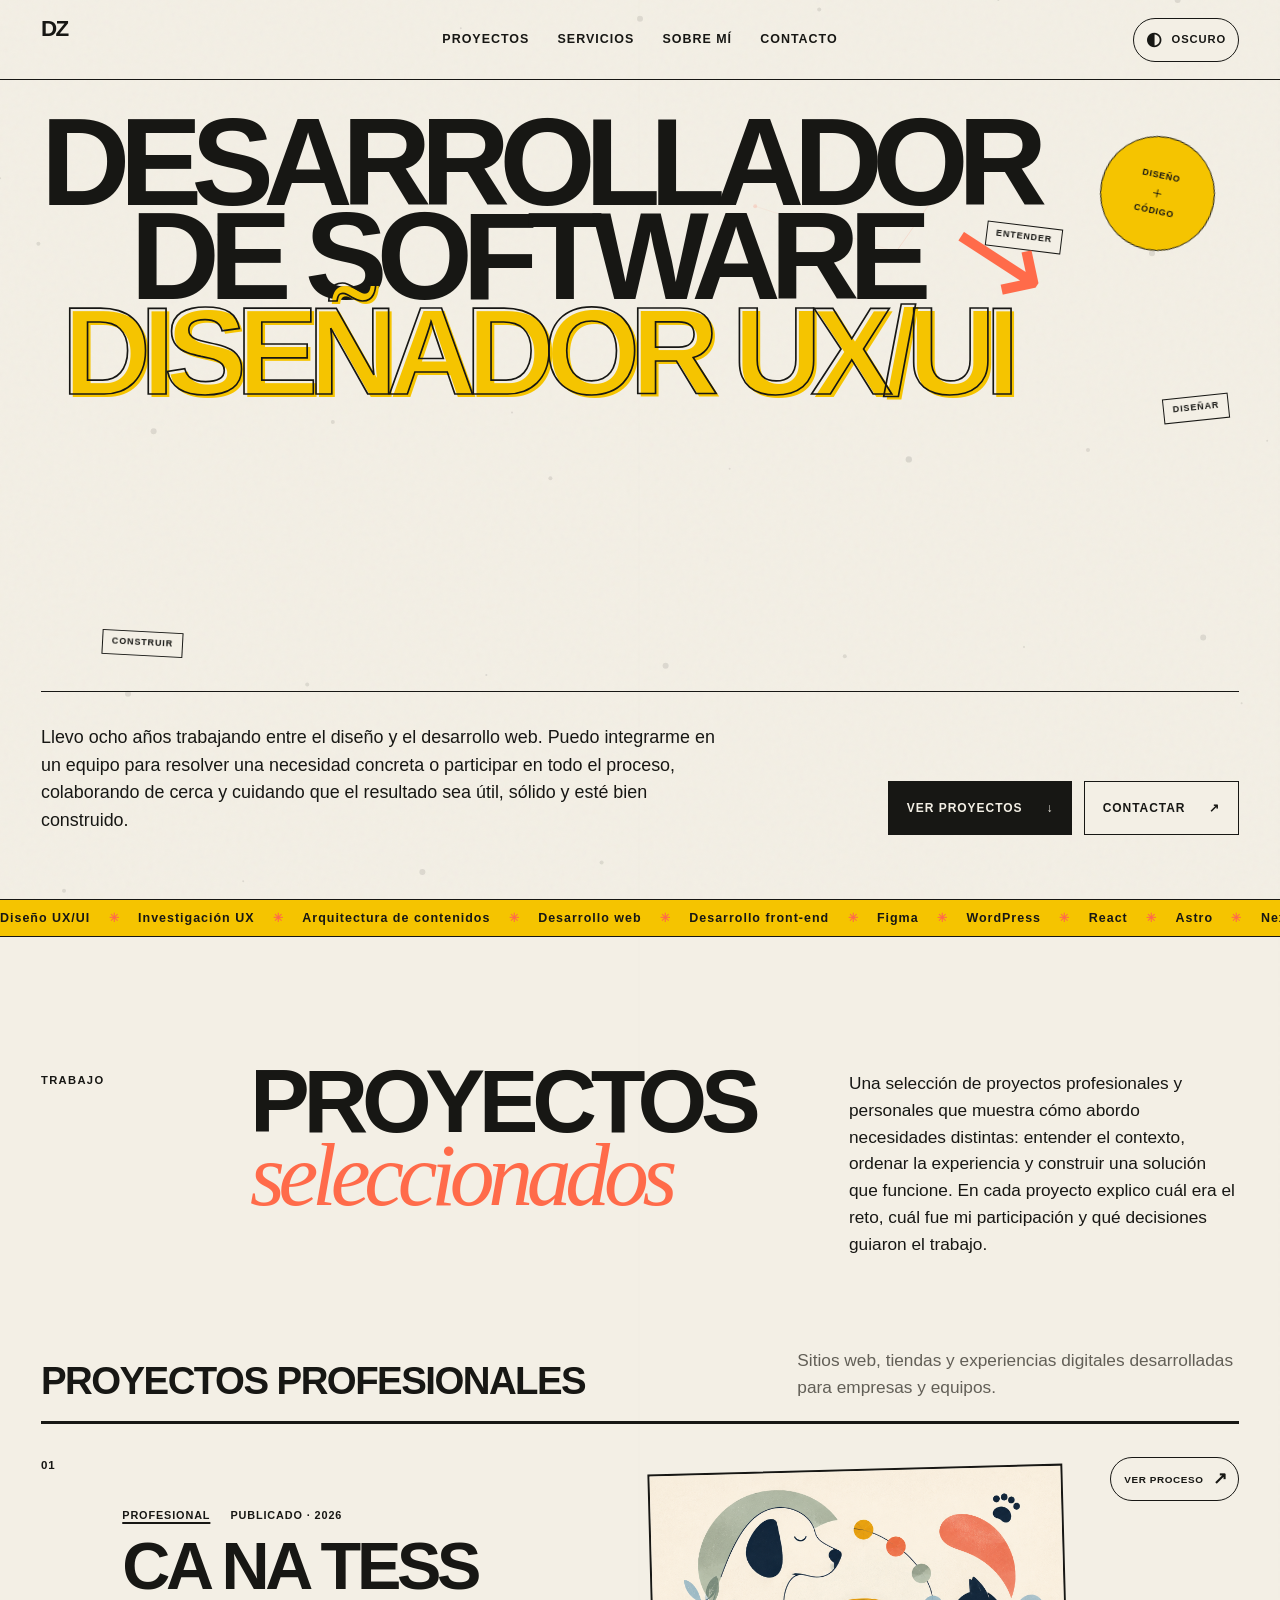
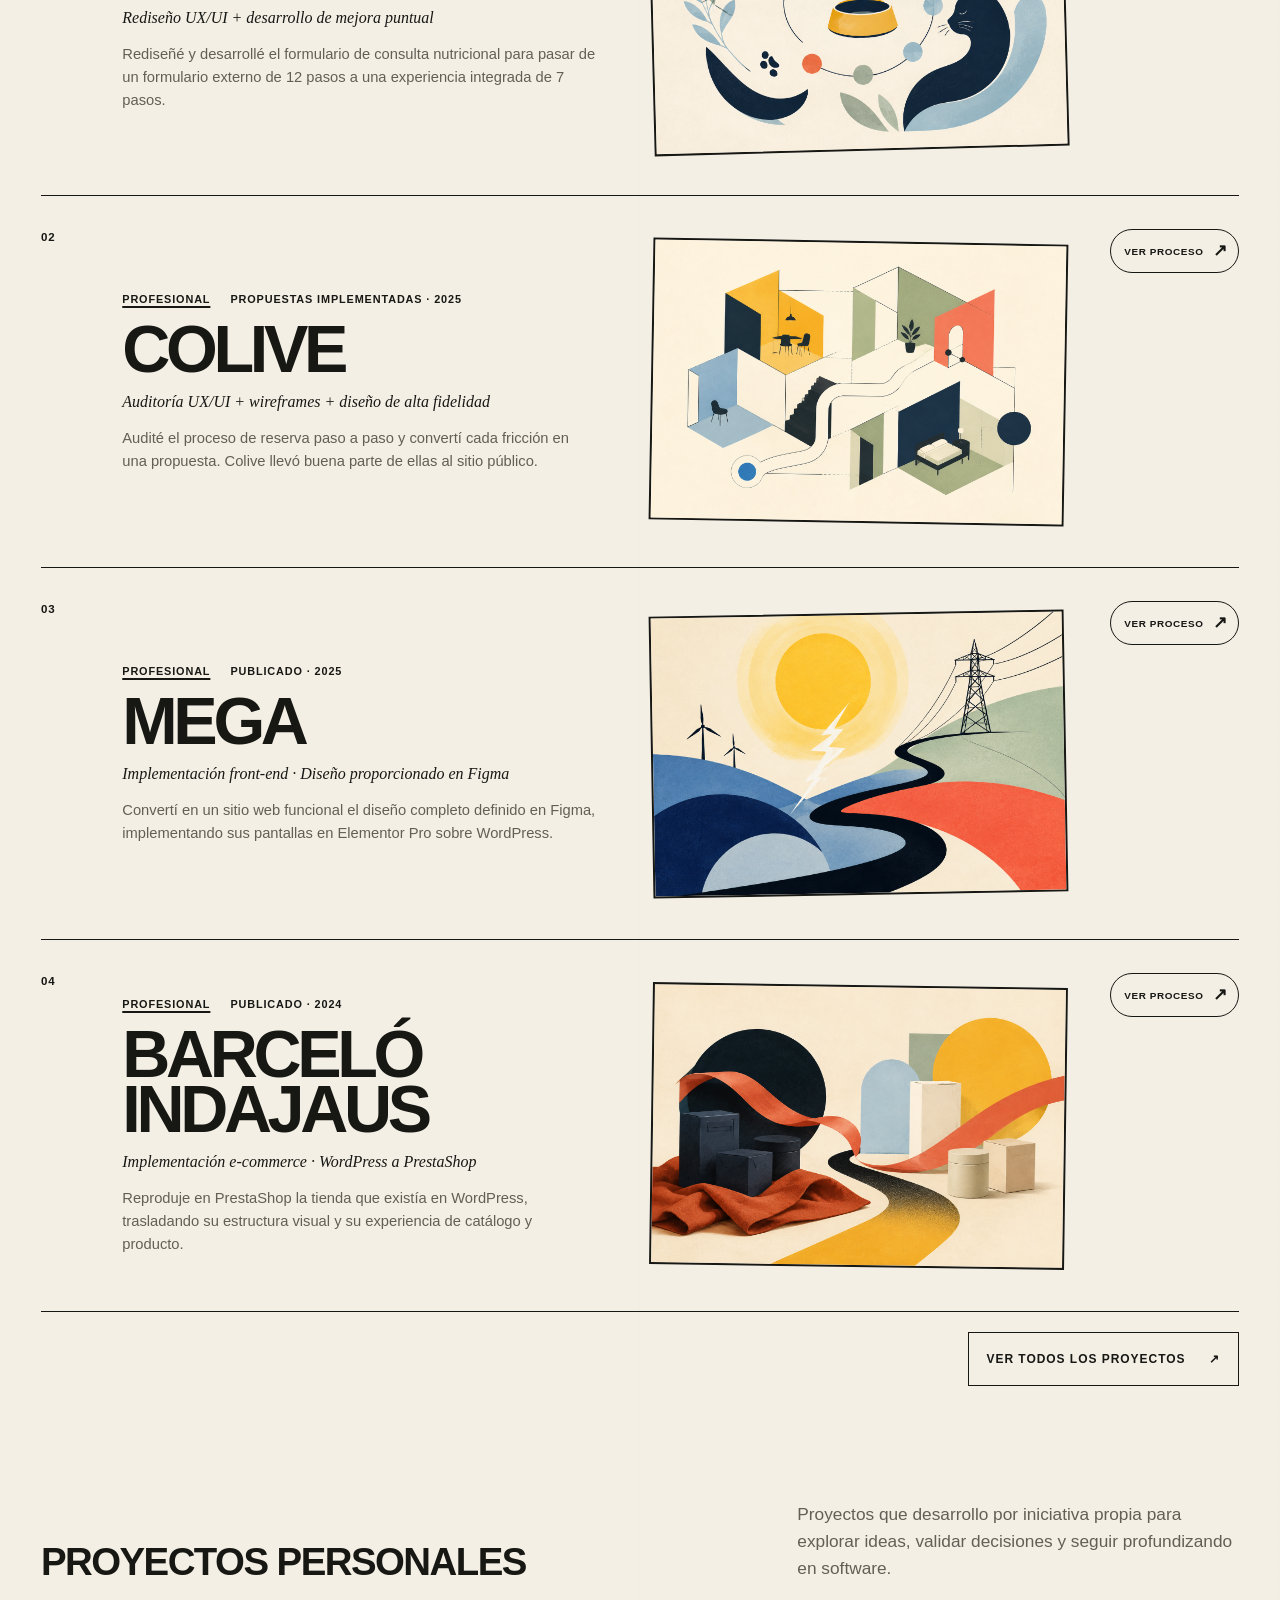
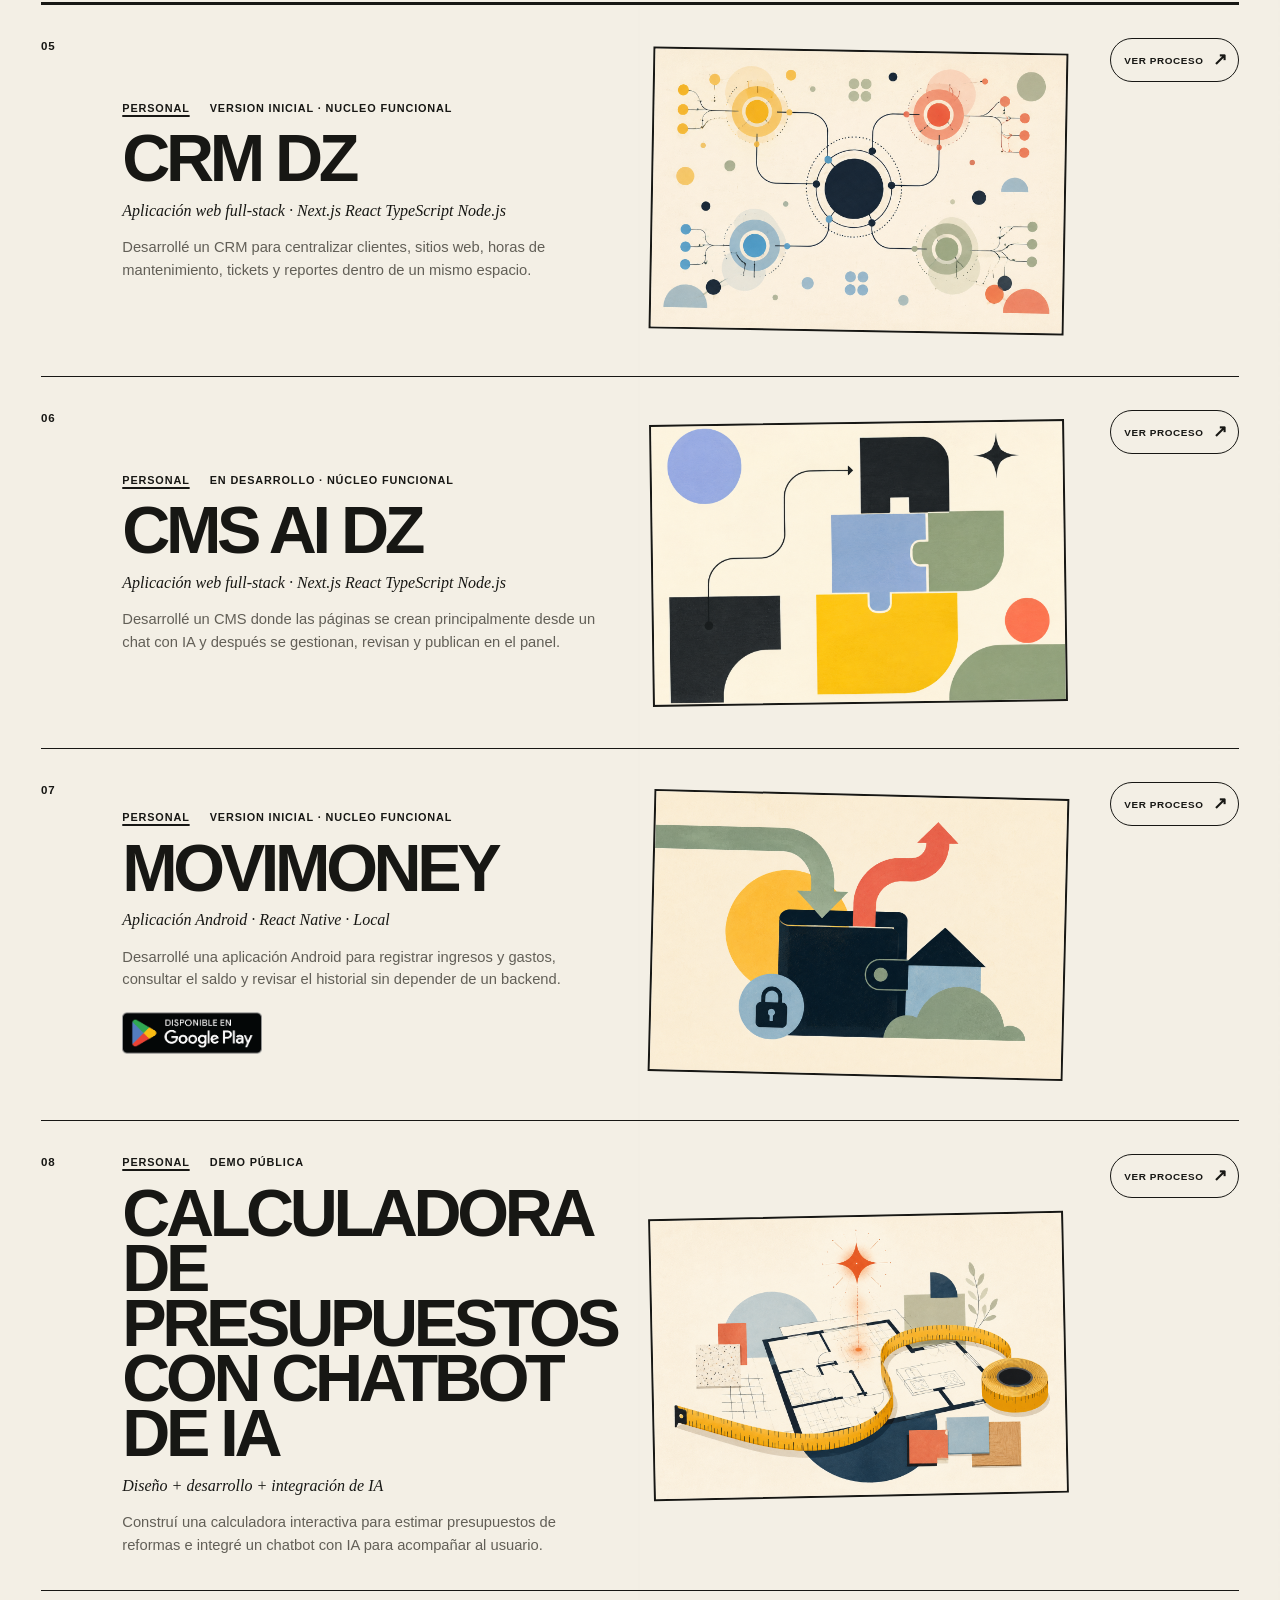
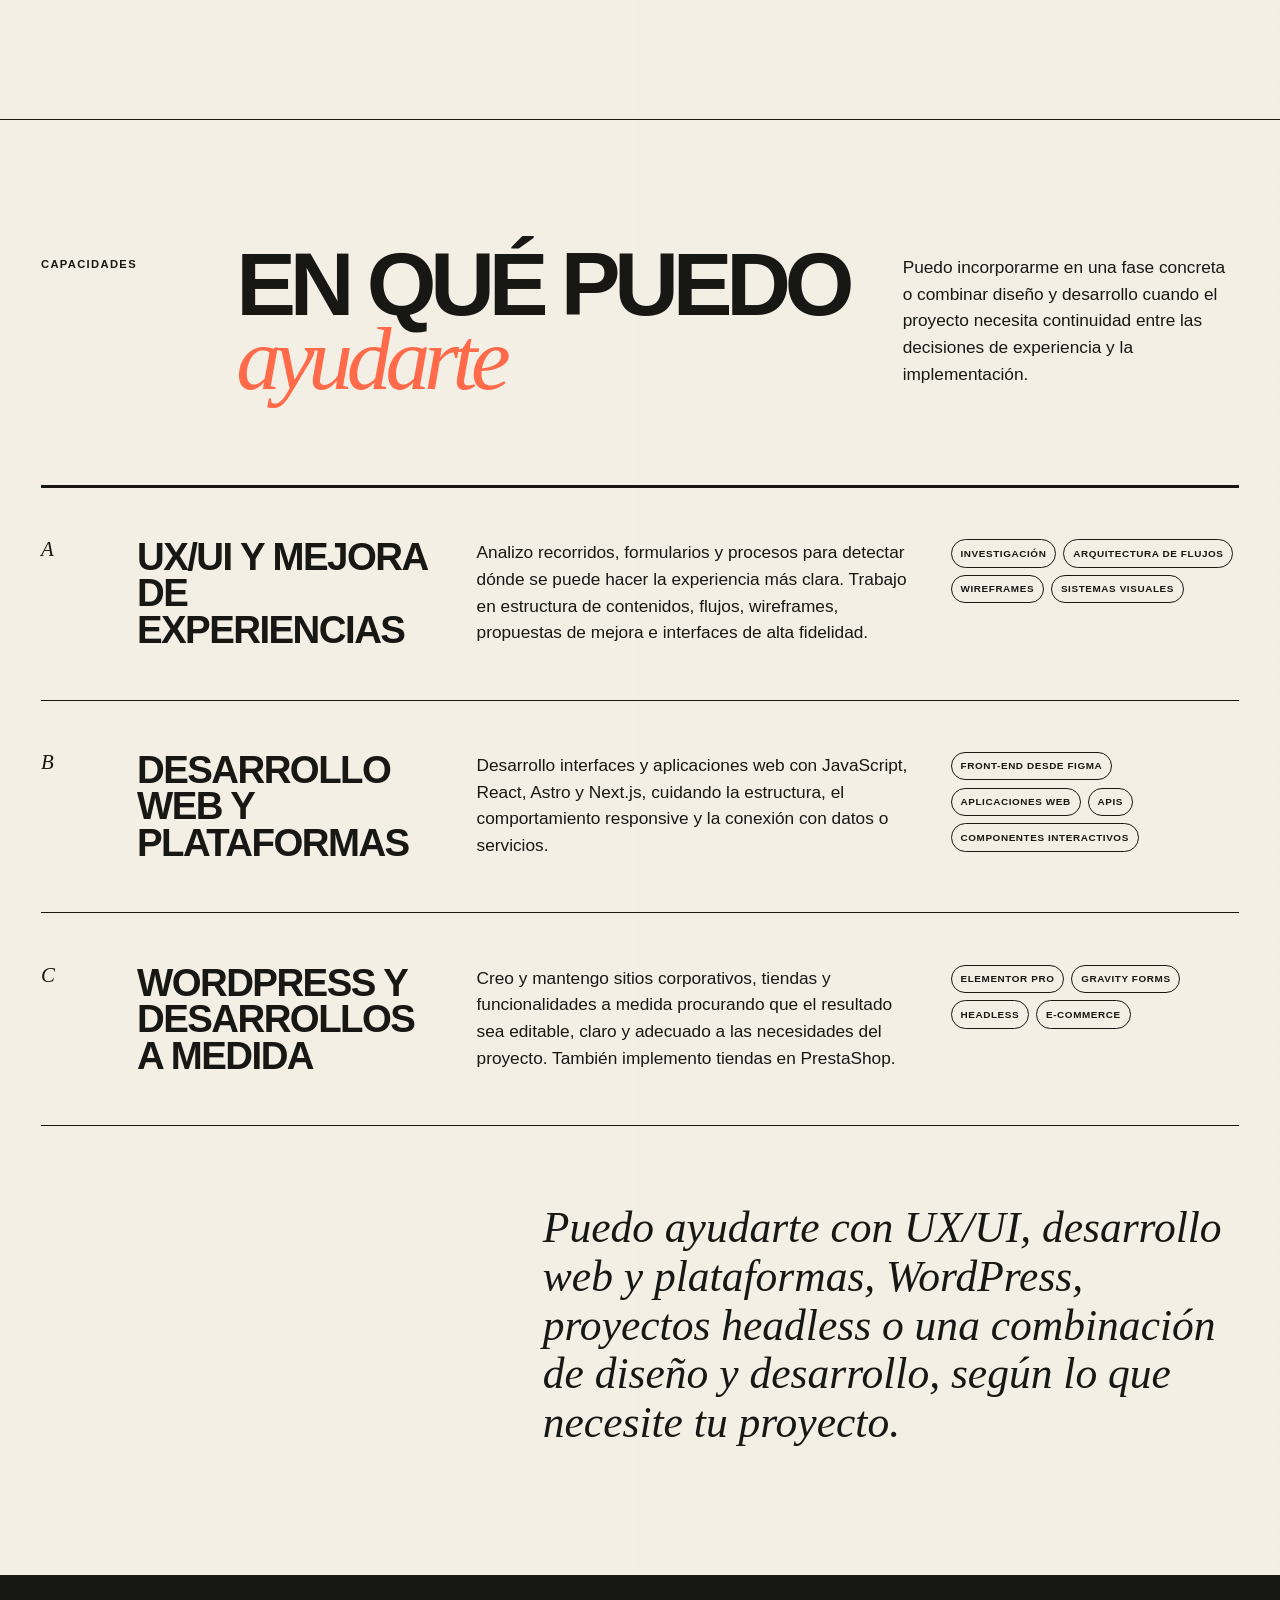
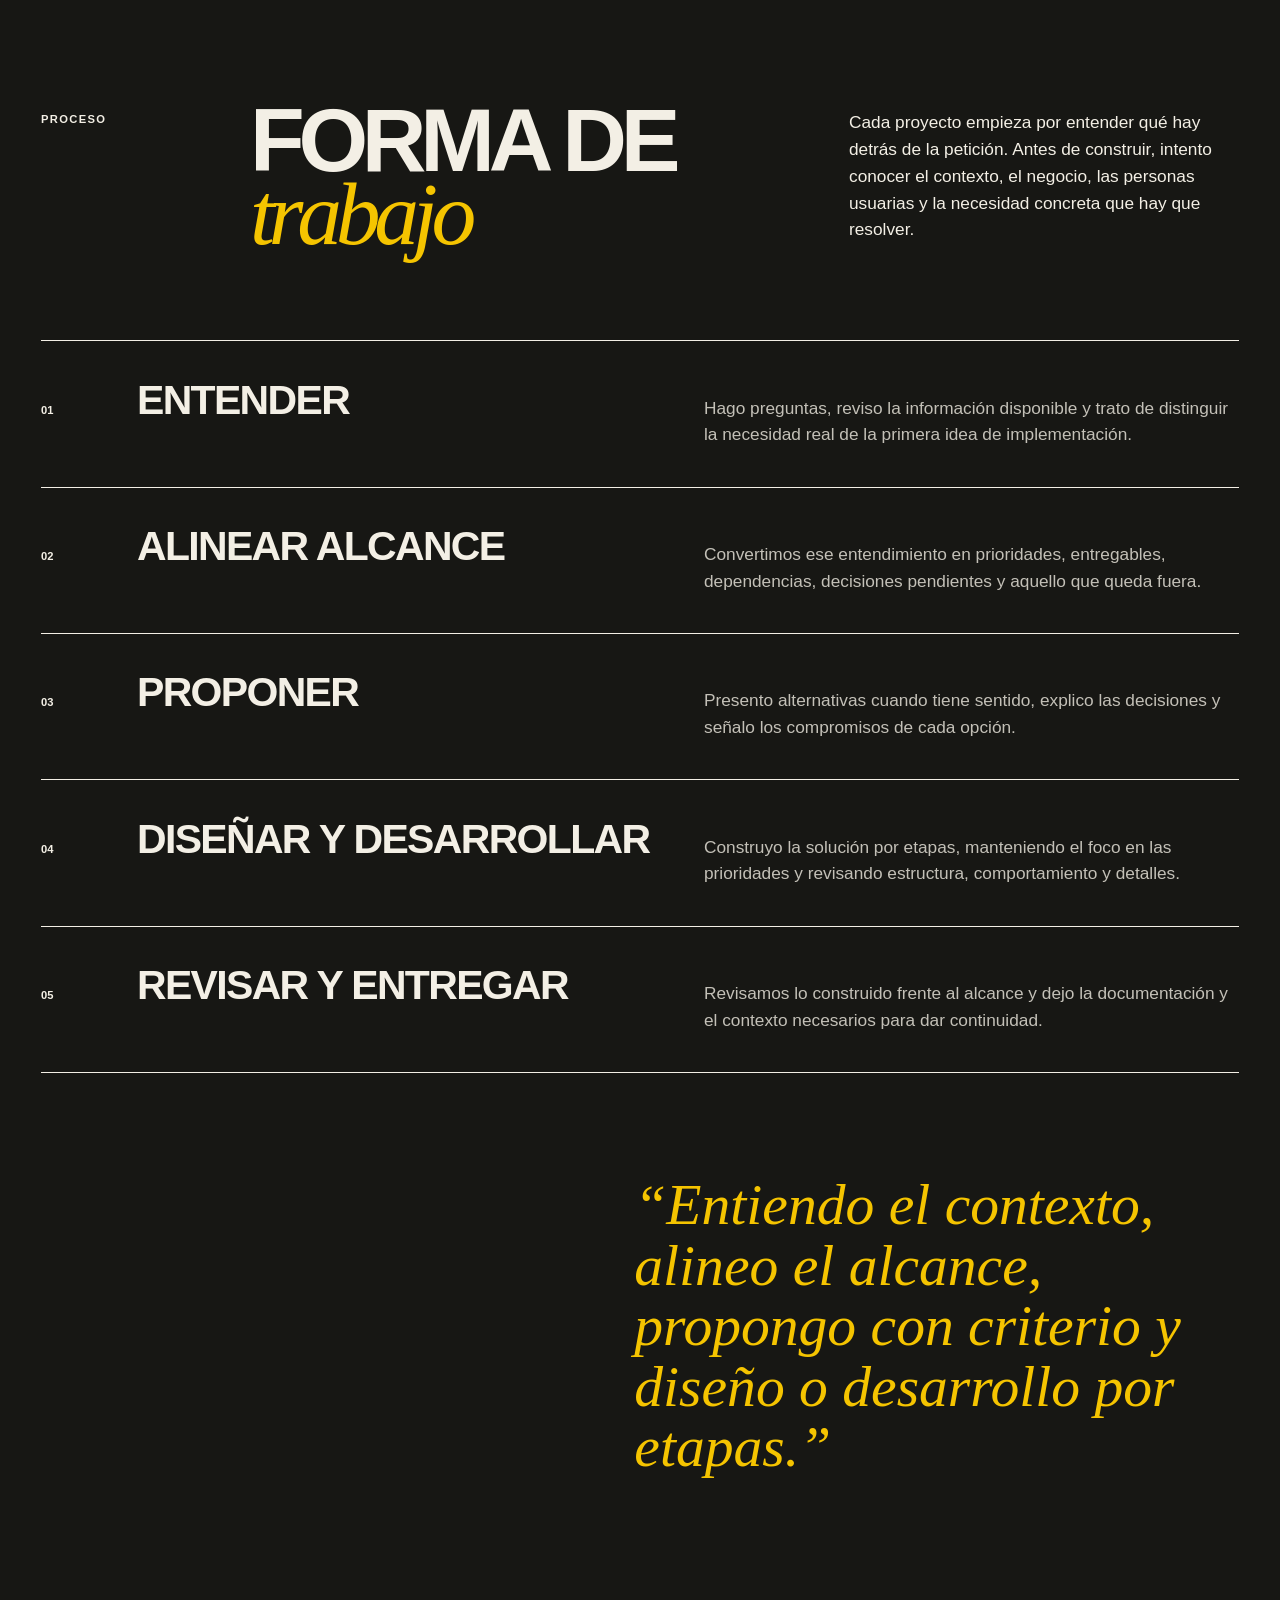
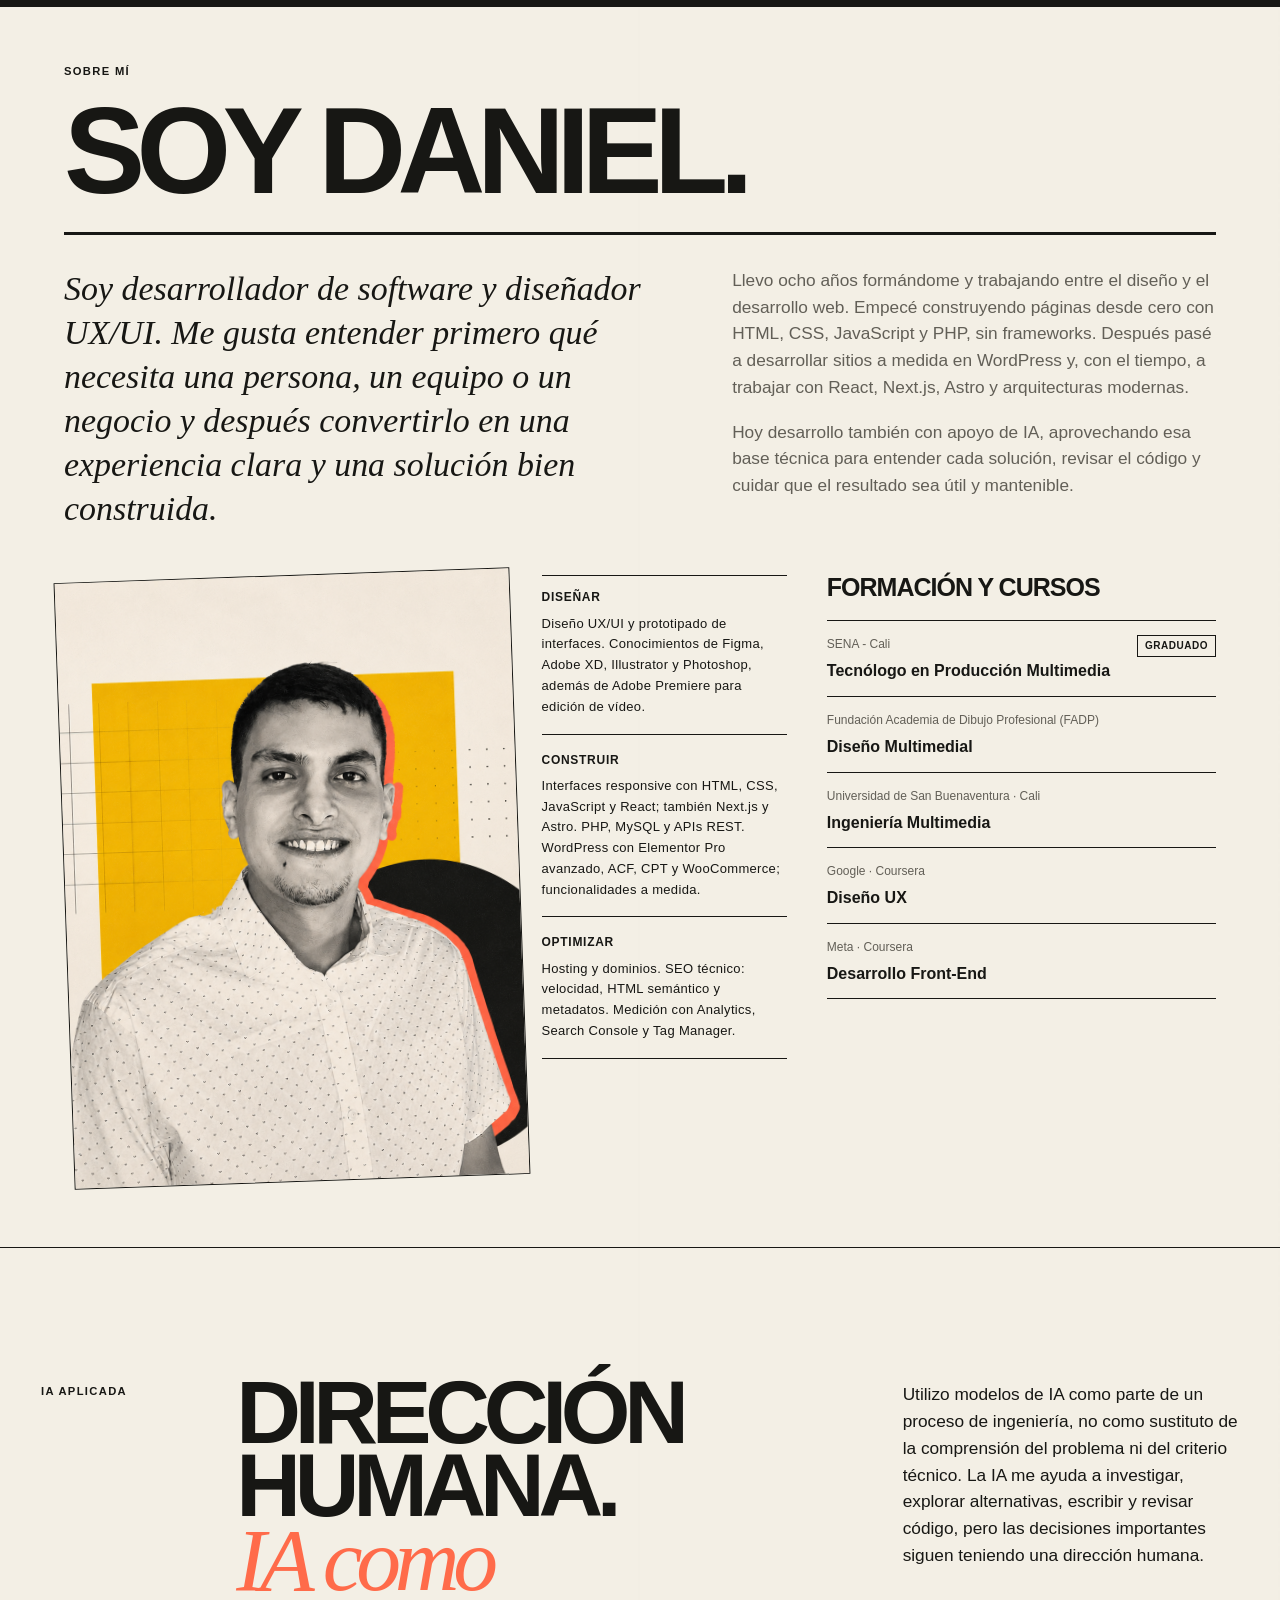
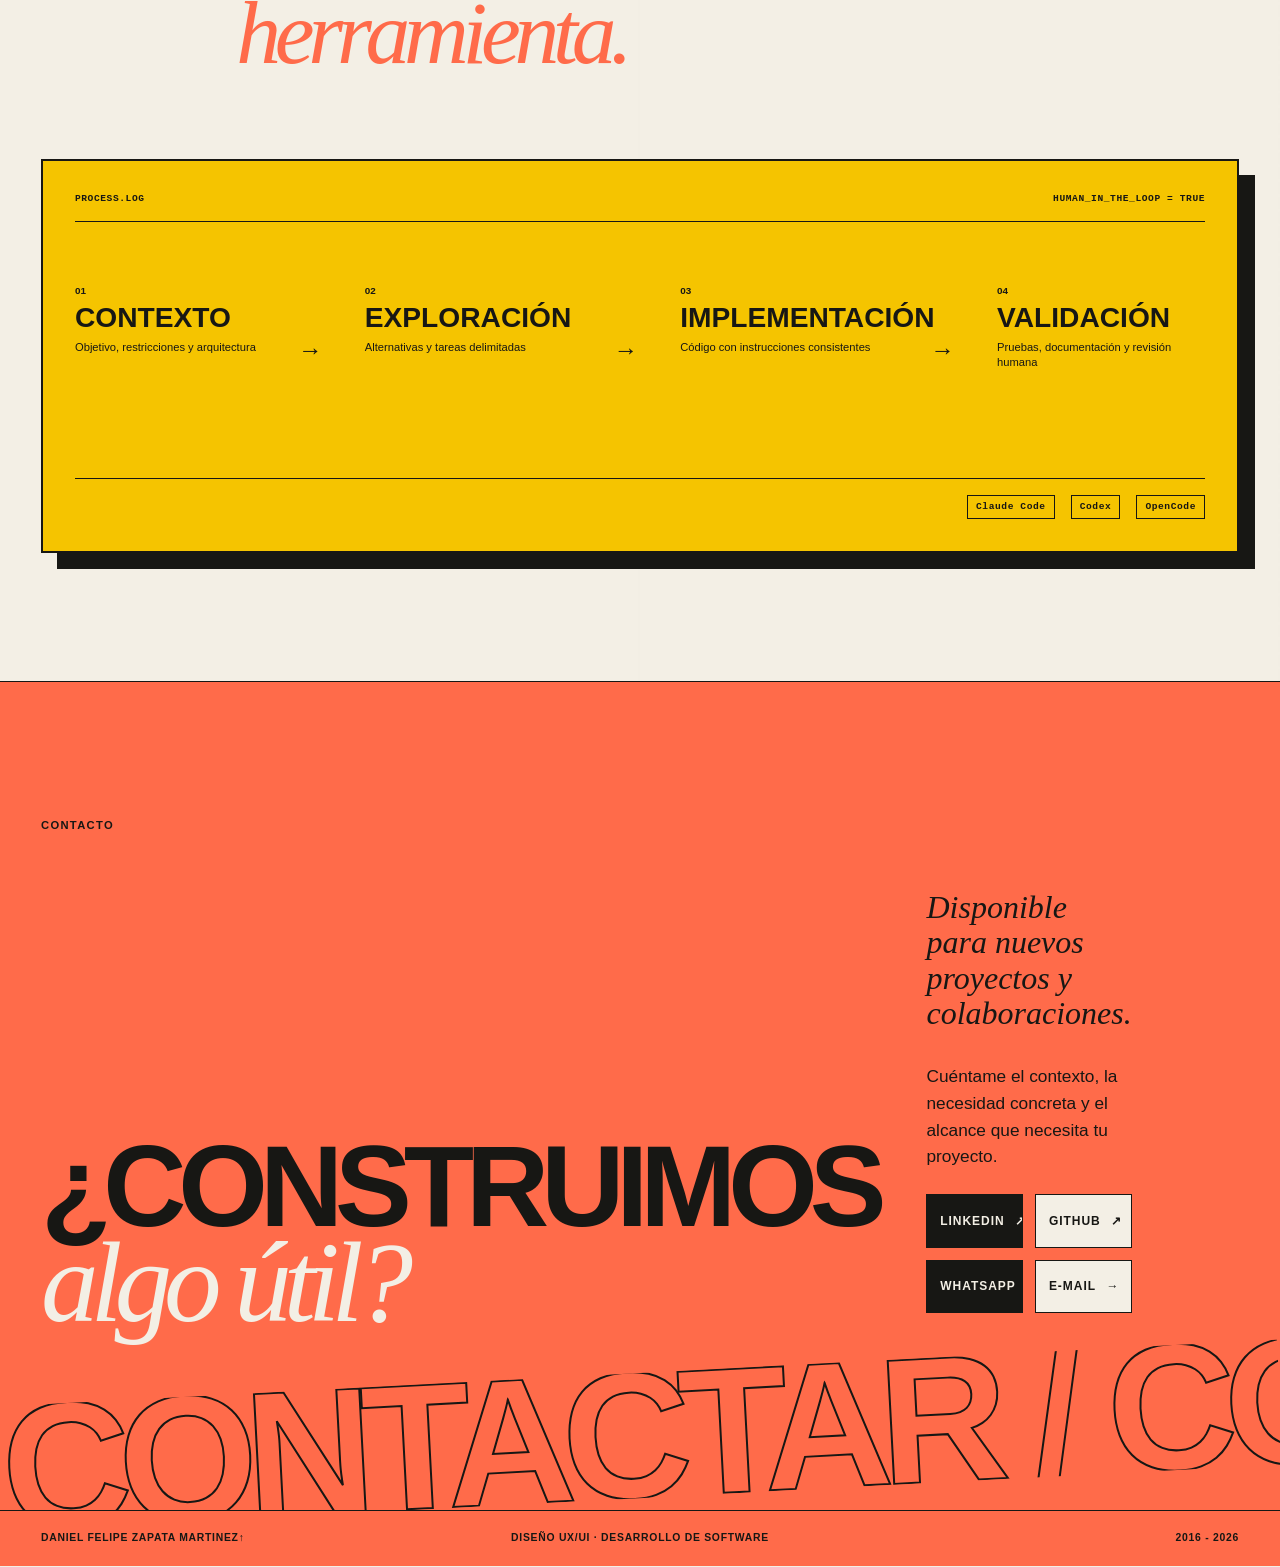
==== commit 7f21241c: "feat(portfolio): add Play Store badge to MoviMoney card" ====
--- a/index.html
+++ b/index.html
@@ -207,6 +207,9 @@
                 <h4 id="project-title-mis-gastos-local">MoviMoney</h4>
                 <span class="project-role">Aplicación Android · React Native · Local</span>
                 <span class="project-summary">Desarrollé una aplicación Android para registrar ingresos y gastos, consultar el saldo y revisar el historial sin depender de un backend.</span>
+                <a class="project-store-link" href="https://play.google.com/store/apps/details?id=com.dzionix.misgastoslocal&amp;hl=es" target="_blank" rel="noopener noreferrer" aria-label="Ver MoviMoney en Google Play (se abre en una pestaña nueva)">
+                  <img src="imgs proyectos/google-play-badge-es.png" alt="Disponible en Google Play" width="646" height="250" loading="lazy">
+                </a>
               </div>
               <span class="project-cover cover-gastos" aria-hidden="true">
                 <img src="imgs proyectos/mis-gastos-local.png" alt="">
--- a/styles.css
+++ b/styles.css
@@ -457,6 +457,9 @@
 .project-copy h4 { margin: 0; font: 900 clamp(2.35rem, 5.2vw, 5.8rem)/.83 var(--display); letter-spacing: -.065em; text-transform: uppercase; }
 .project-role { font: italic 1rem/1.3 var(--serif); }
 .project-summary { max-width: 58ch; font-size: .92rem; color: var(--muted); }
+.project-store-link { align-self: flex-start; display: inline-flex; max-width: 100%; line-height: 0; }
+.project-store-link img { display: block; width: 140px; max-width: 100%; height: auto; }
+.project-store-link:focus-visible { outline: 2px solid var(--coral); outline-offset: 2px; }
 .project-tags { width: fit-content; padding: .35rem .55rem; border: 1px solid var(--ink); border-radius: 999px; font-size: .62rem; font-weight: 800; text-transform: uppercase; letter-spacing: .06em; }
 .project-card__button:hover .project-summary, .project-card__button:focus-within .project-summary { color: #171714; }
 .project-cover { position: relative; height: clamp(12rem, 22vw, 20rem); border: 2px solid #171714; overflow: hidden; transform: rotate(var(--cover-rotate, -1deg)); transition: transform .65s var(--ease-out); }
@@ -1003,3 +1006,18 @@
   .about-profile .timeline span { font-size: 13px; line-height: 1.5; padding: 16px 0; }
   .about-profile .timeline b { font-size: 10px; }
 }
+
+
+/* Keep the official store badge artwork and clear space unchanged. */
+.case-links a.case-links__store,
+.case-links a.case-links__store:hover,
+.case-links a.case-links__store:focus-visible {
+  min-height: 0;
+  max-width: 100%;
+  padding: 0;
+  border: 0;
+  background: transparent;
+  line-height: 0;
+}
+.case-links__store img { display: block; width: 220px; max-width: 100%; height: auto; }
+.case-links a.case-links__store:focus-visible { outline: 2px solid var(--coral); outline-offset: 2px; }
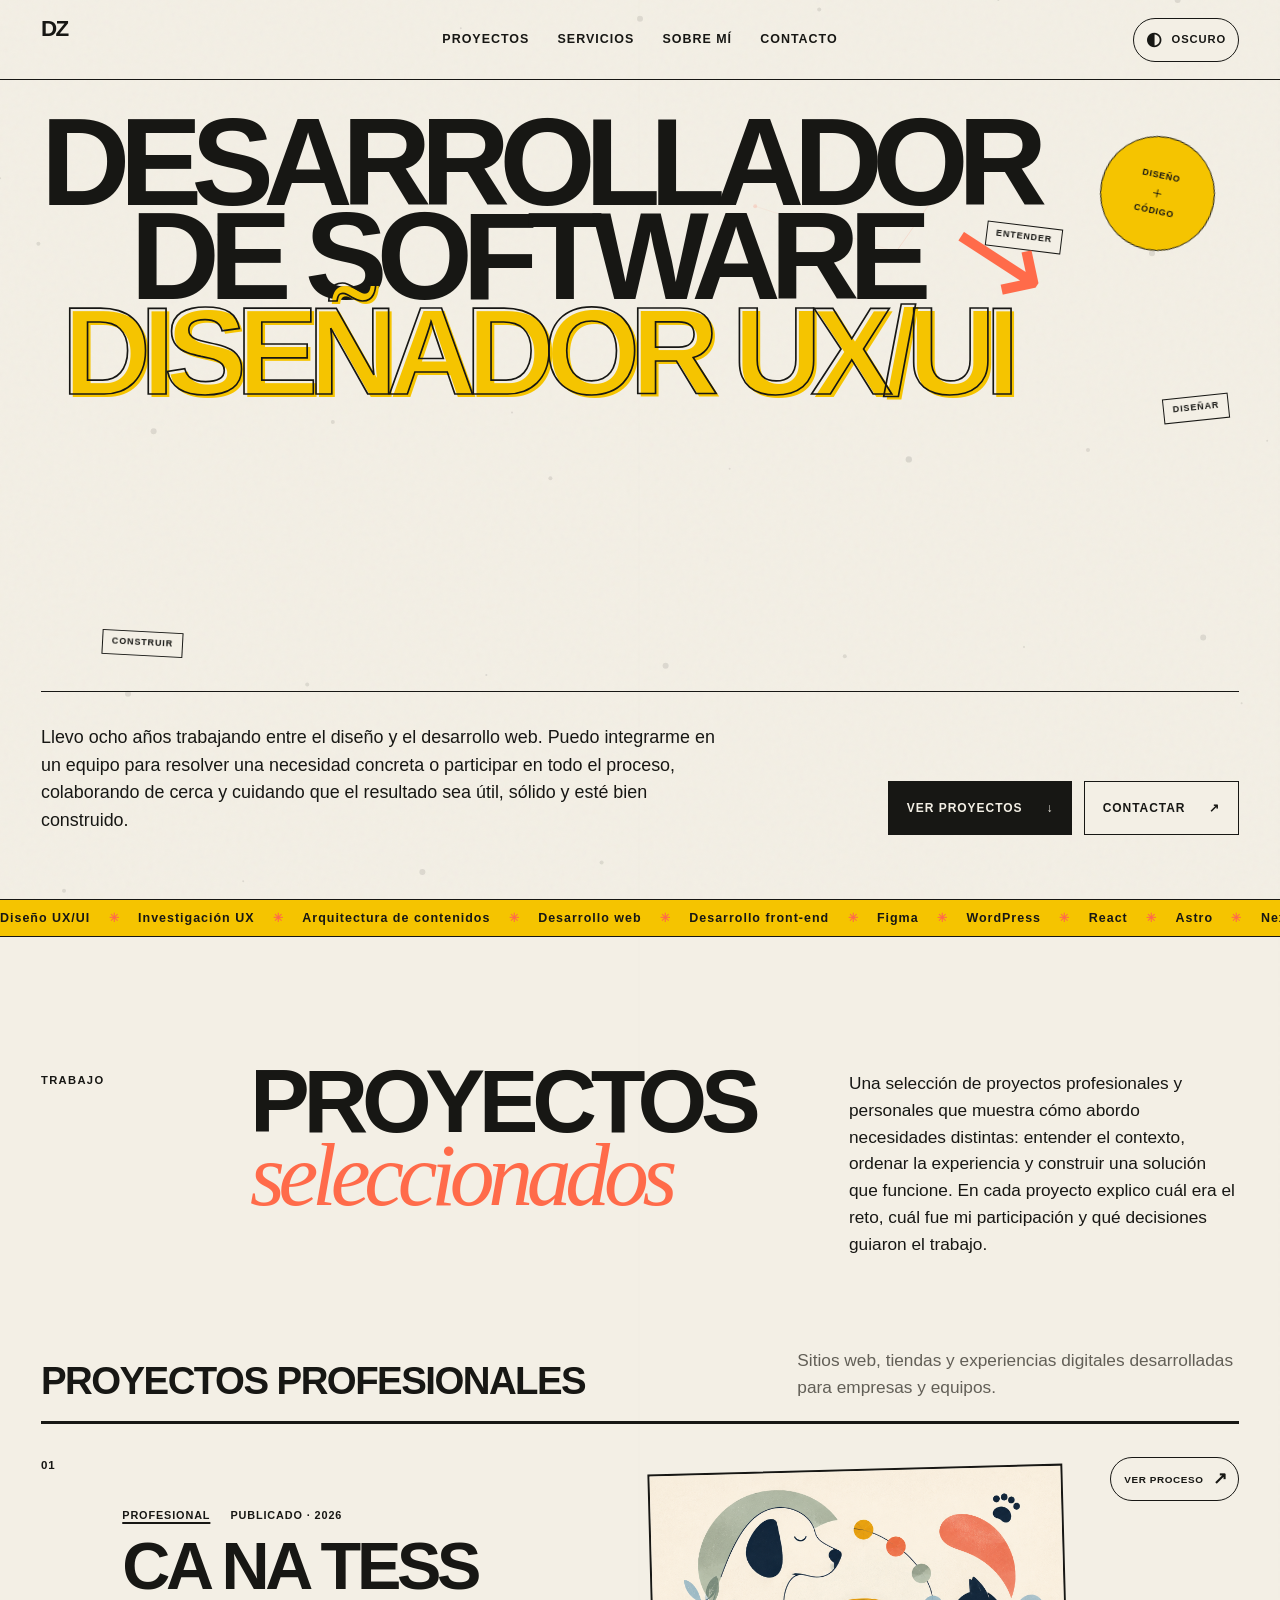
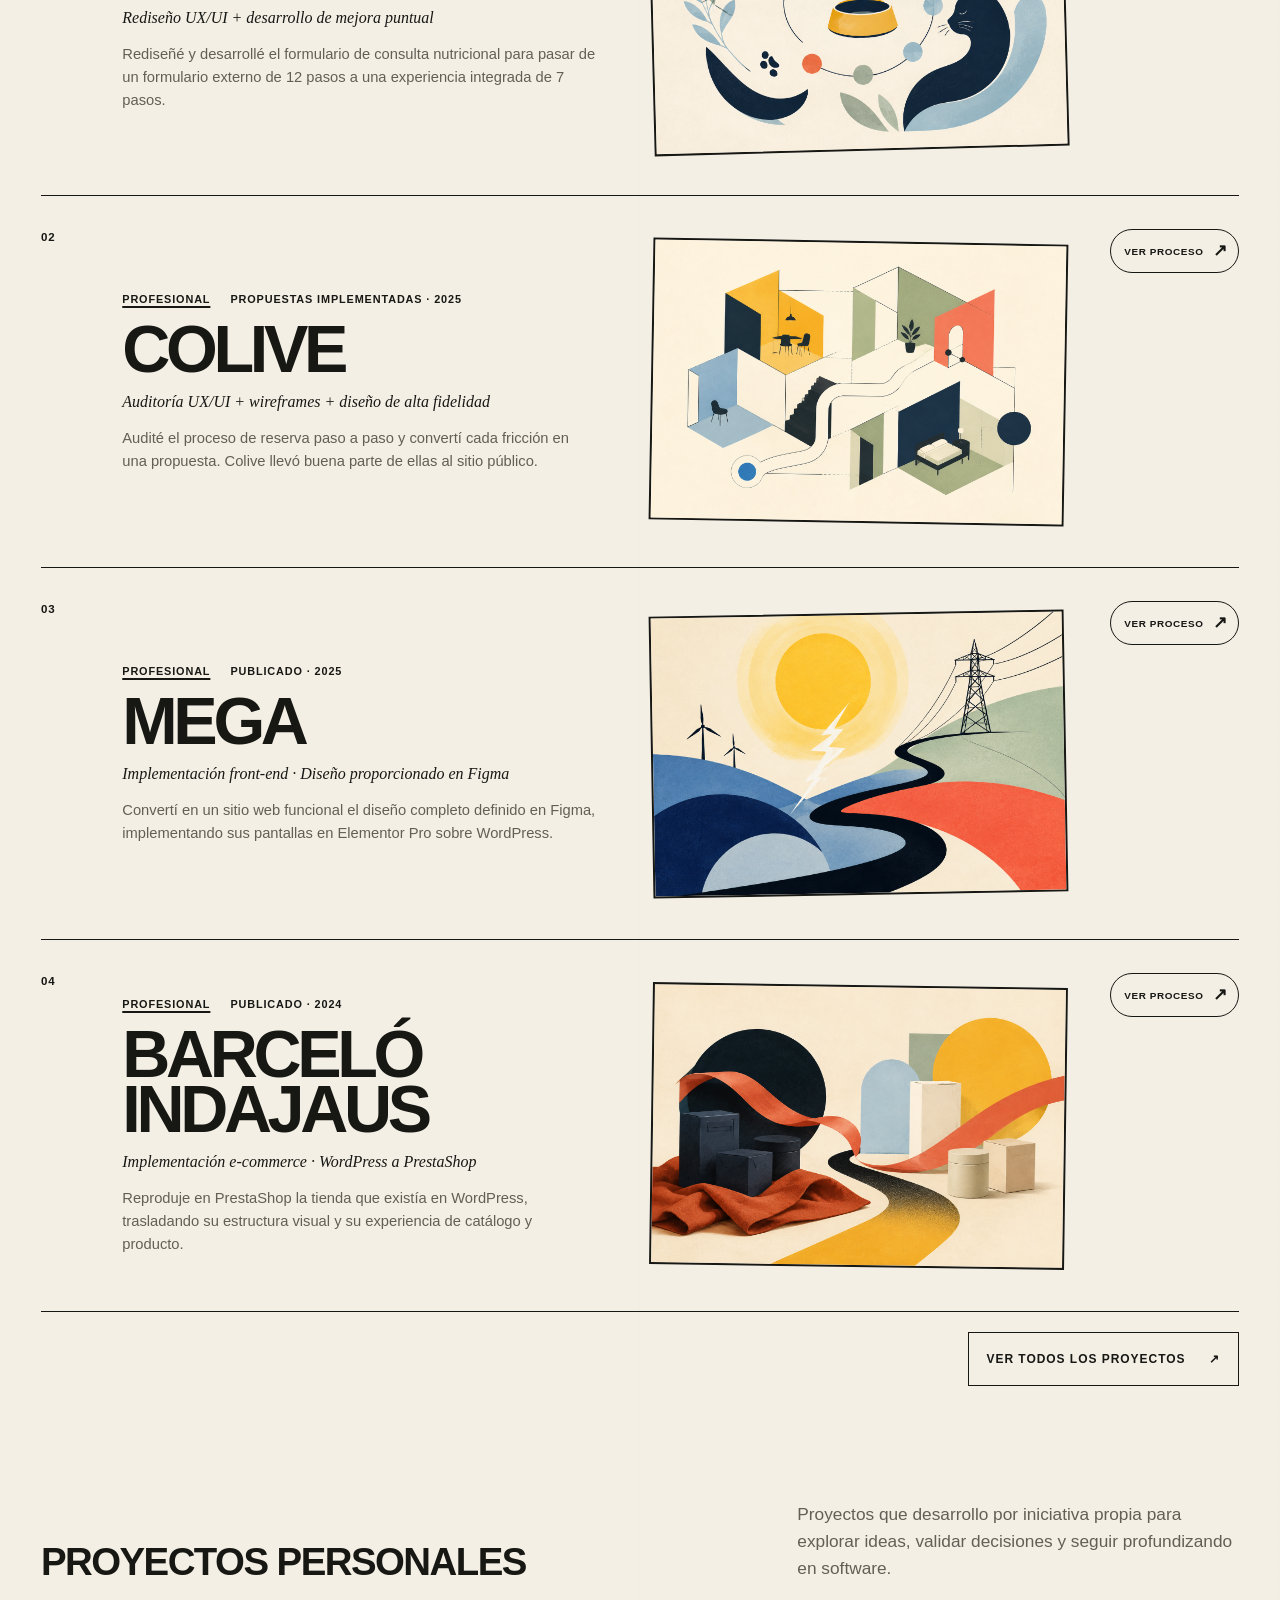
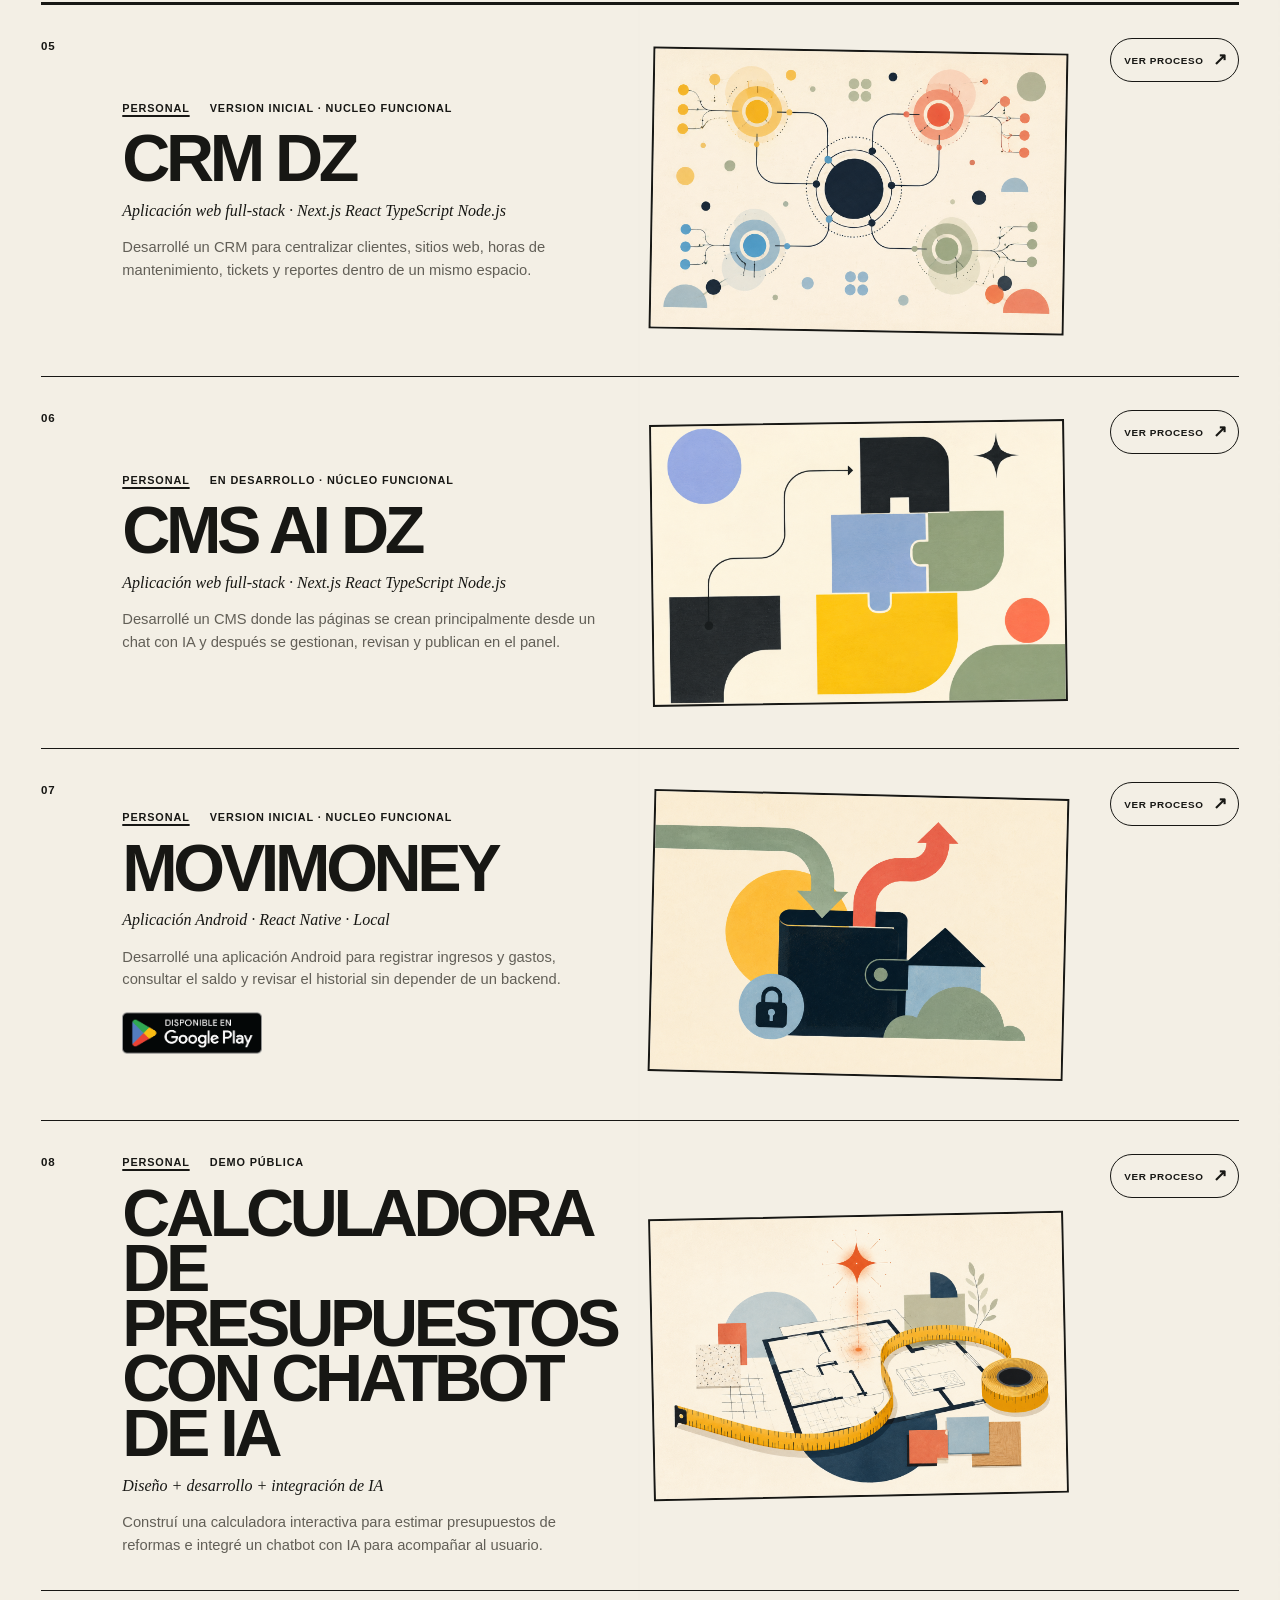
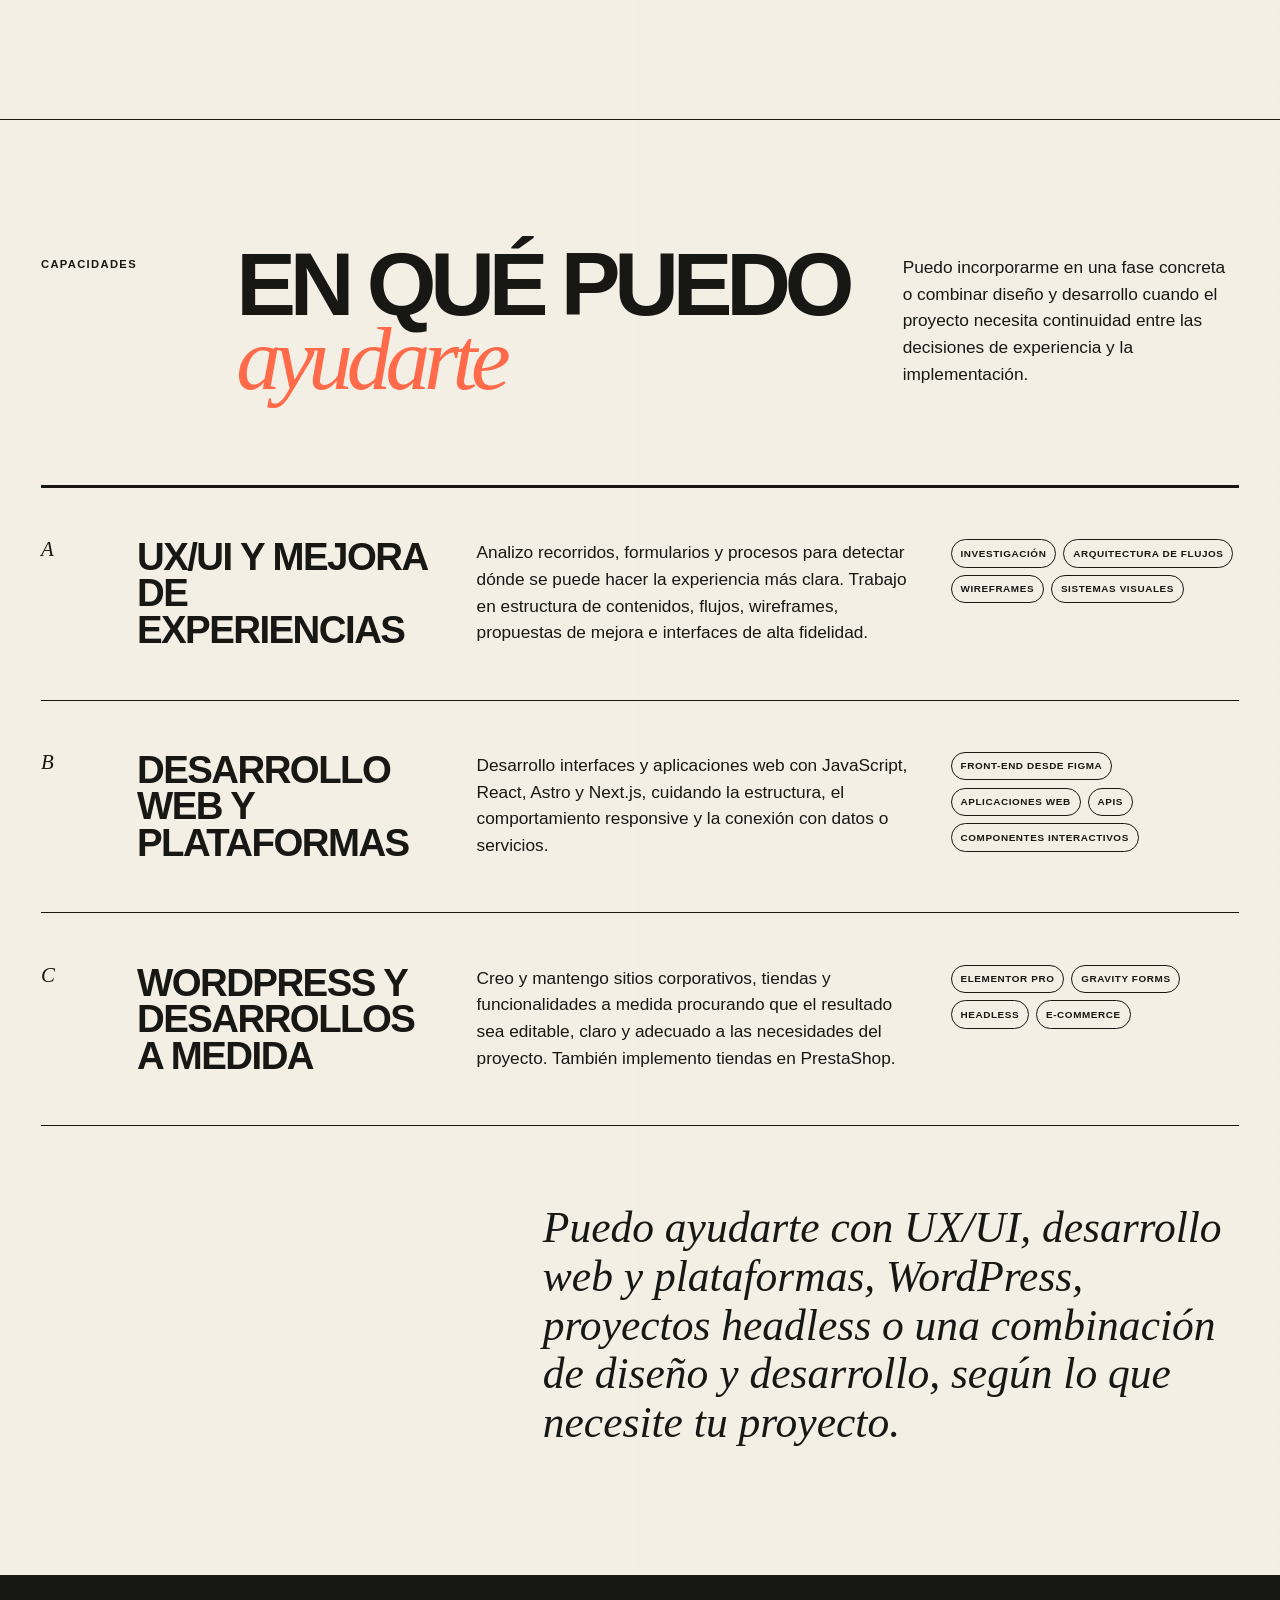
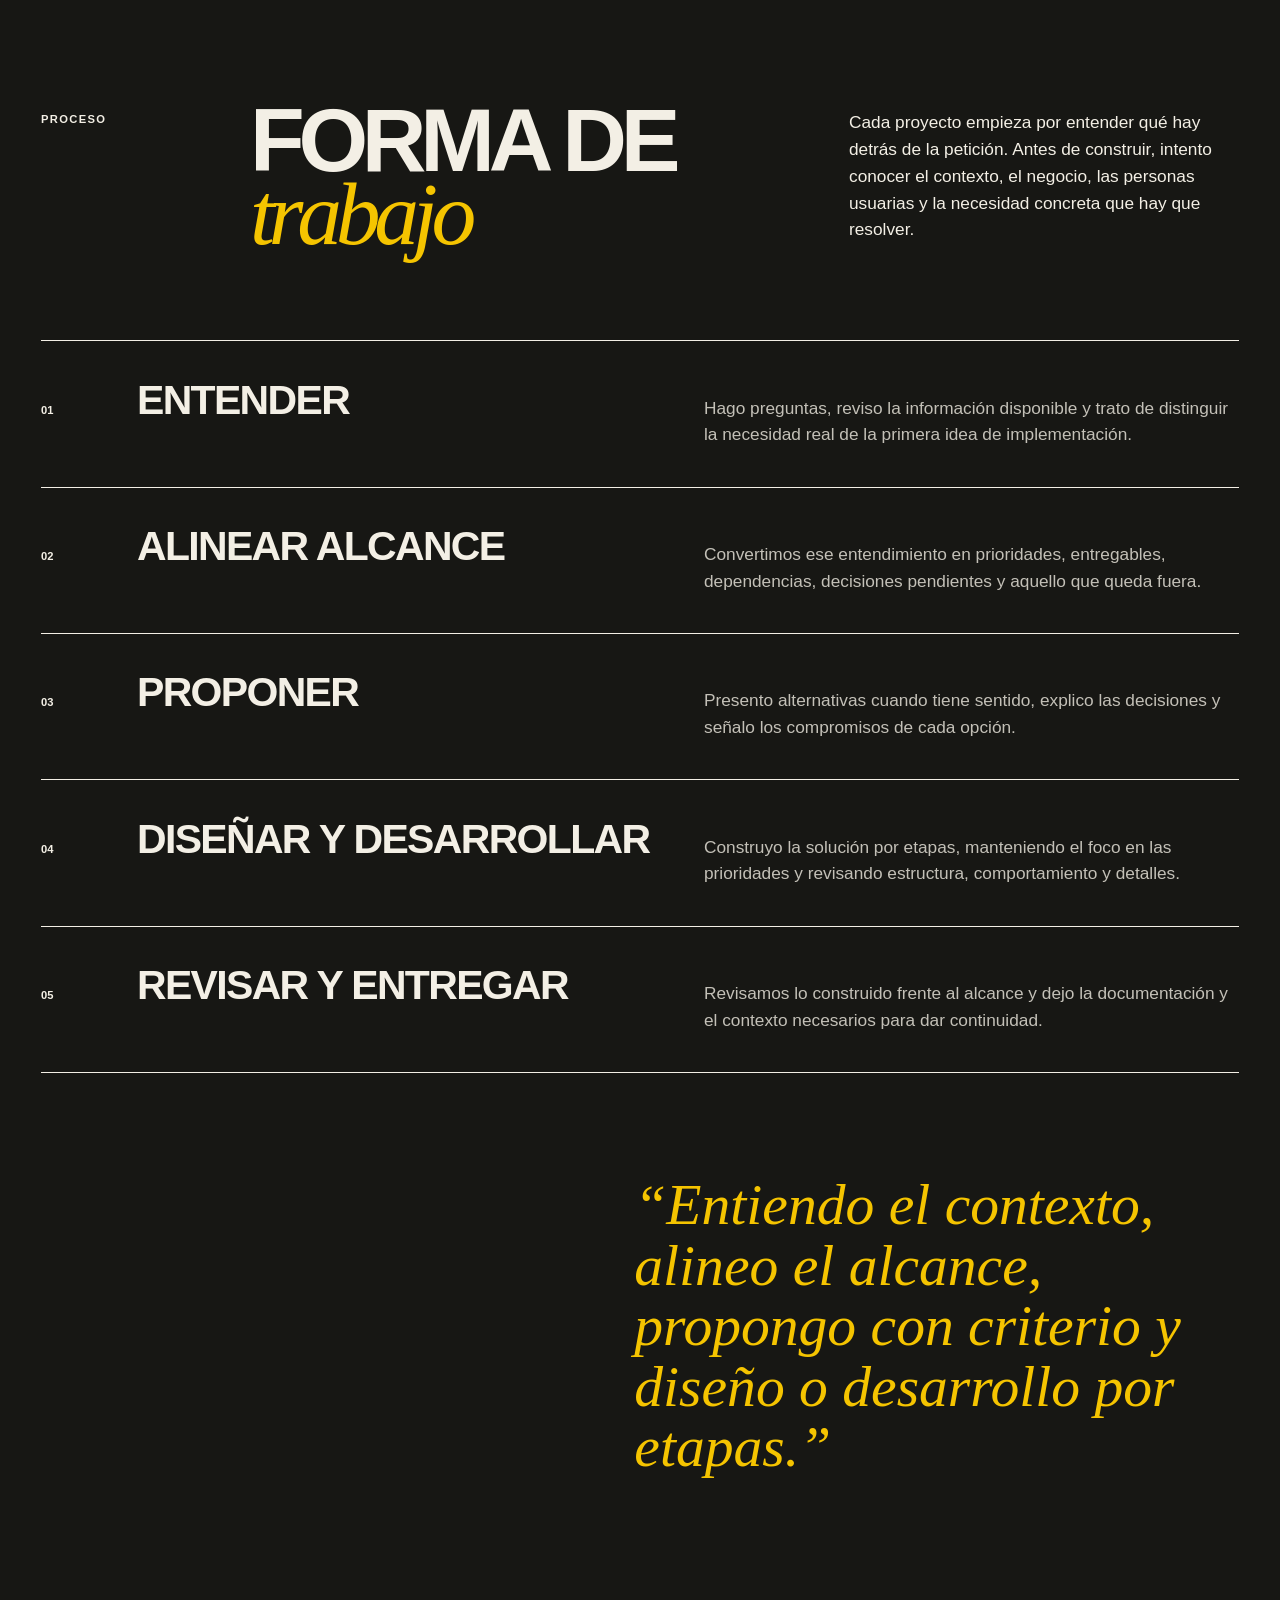
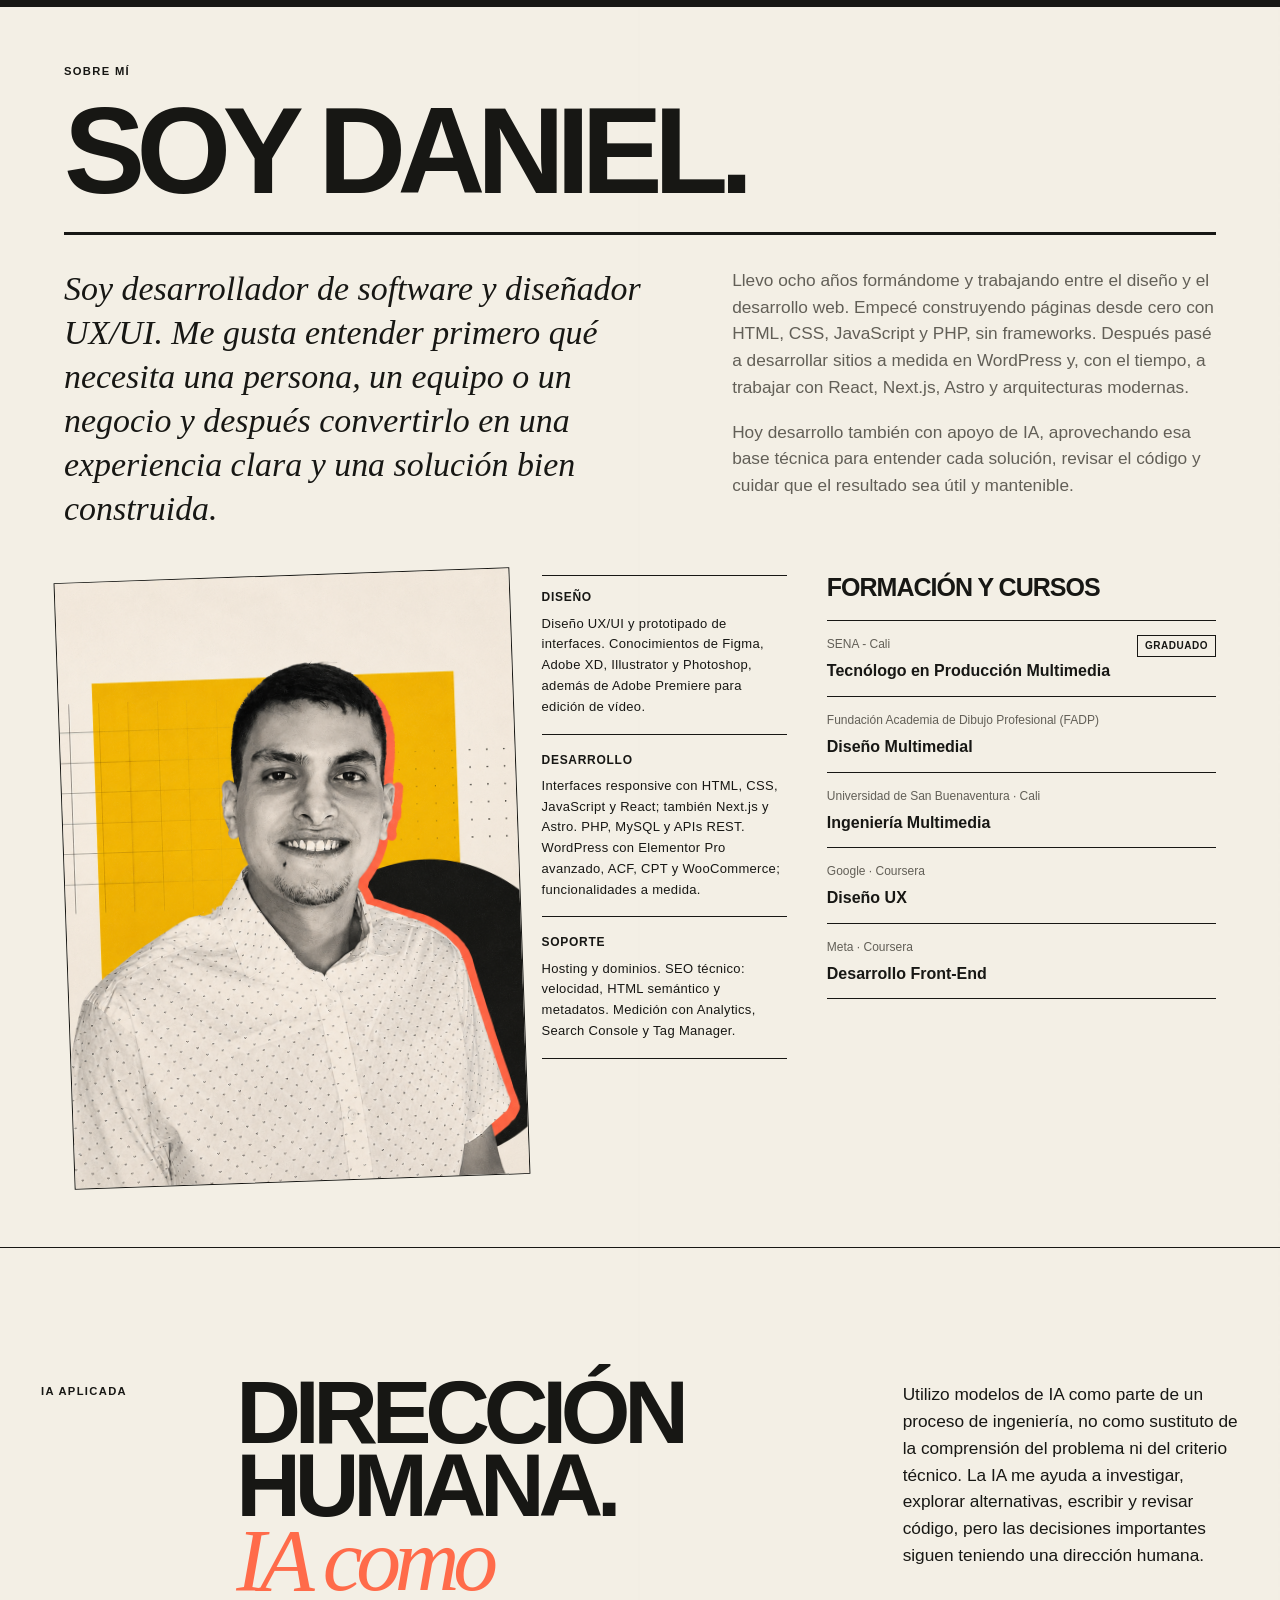
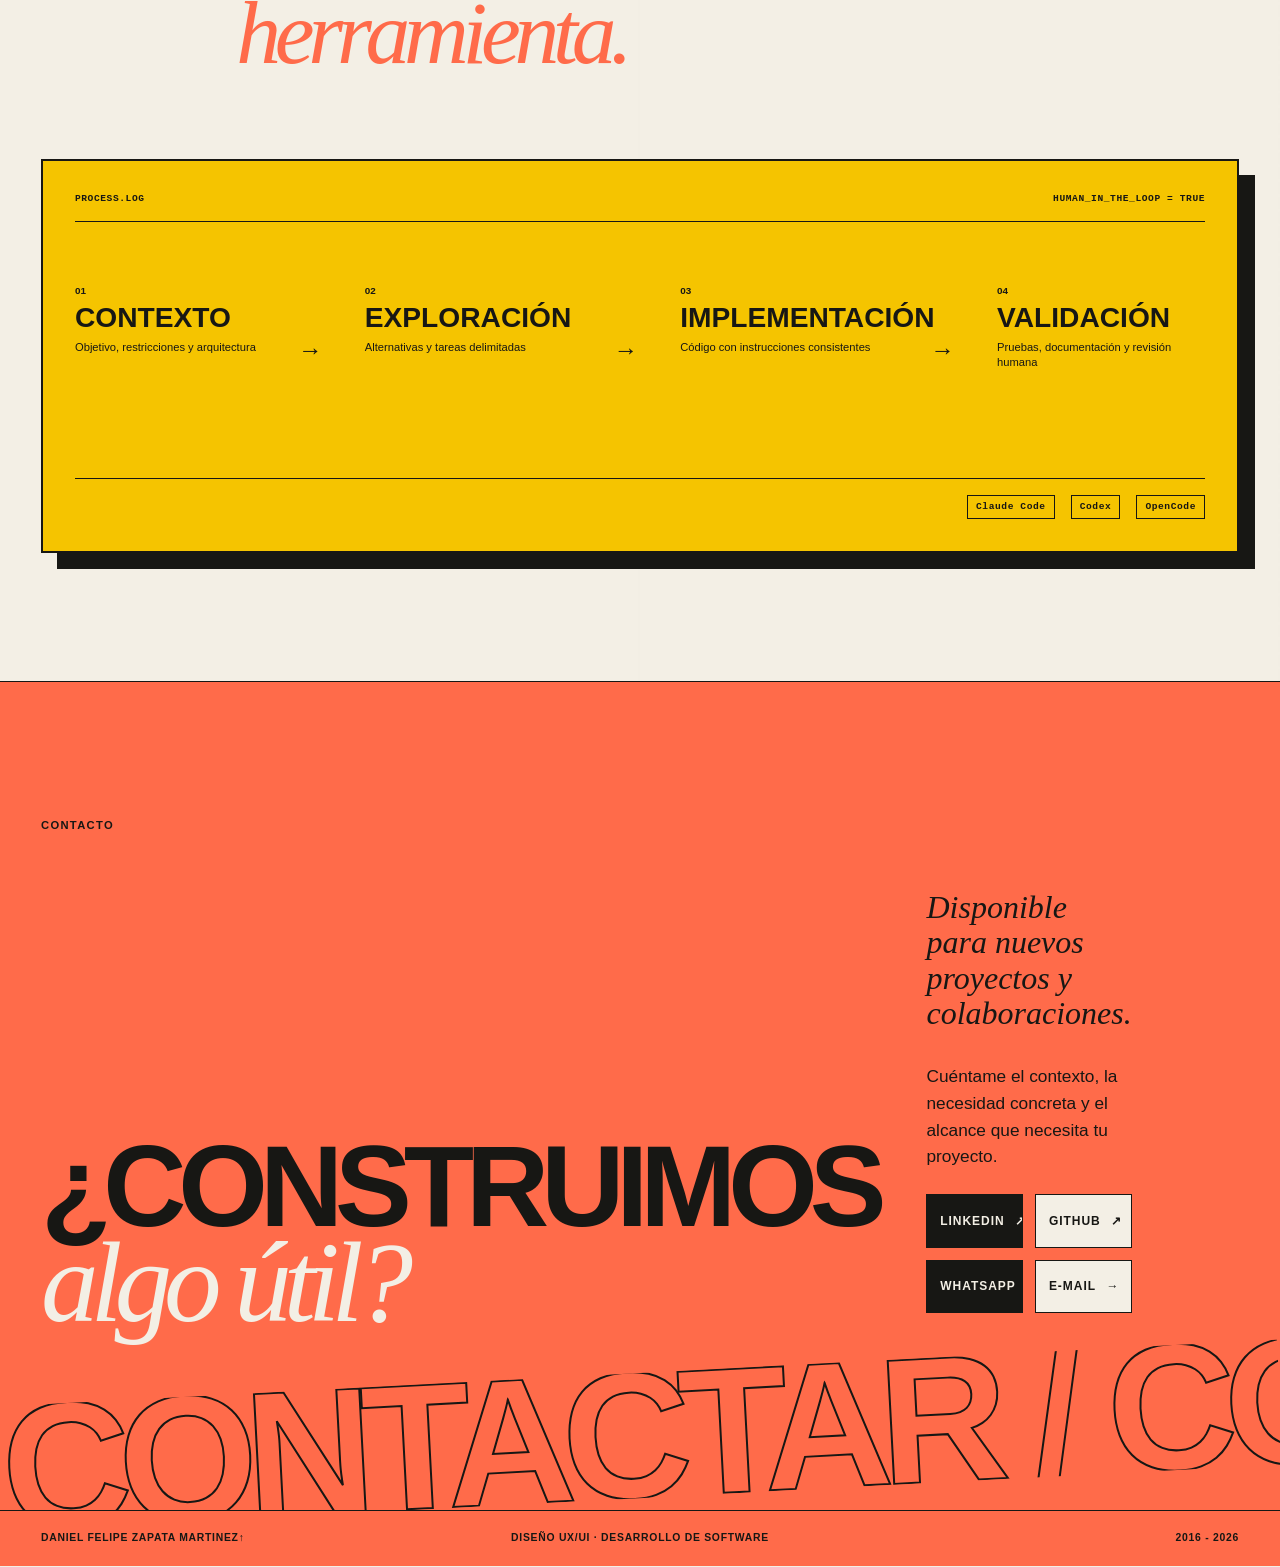
==== commit 1fd0f88d: "chore(portfolio): actualiza etiquetas de competencias" ====
--- a/index.html
+++ b/index.html
@@ -286,7 +286,7 @@
       <blockquote class="process-quote reveal">“Entiendo el contexto, alineo el alcance, propongo con criterio y diseño o desarrollo por etapas.”</blockquote>
     </section>
 
-    <section class="about section-shell" id="sobre-mi" aria-labelledby="about-title"><header class="about-heading reveal"><p class="eyebrow"> SOBRE MÍ</p><h2 id="about-title">Soy Daniel.</h2></header><div class="about-opening reveal"><p class="about-lead">Soy desarrollador de software y diseñador UX/UI. Me gusta entender primero qué necesita una persona, un equipo o un negocio y después convertirlo en una experiencia clara y una solución bien construida.</p><div class="about-body-copy"><p>Llevo ocho años formándome y trabajando entre el diseño y el desarrollo web. Empecé construyendo páginas desde cero con HTML, CSS, JavaScript y PHP, sin frameworks. Después pasé a desarrollar sitios a medida en WordPress y, con el tiempo, a trabajar con React, Next.js, Astro y arquitecturas modernas.</p><p>Hoy desarrollo también con apoyo de IA, aprovechando esa base técnica para entender cada solución, revisar el código y cuidar que el resultado sea útil y mantenible.</p></div></div><div class="about-lower reveal"><div class="about-profile"><figure class="about-portrait" aria-hidden="true"><img src="Daniel Felipe Zapata Martinez.png" alt=""></figure><div class="timeline" aria-label="Cómo conecto diseño y desarrollo"><span><b>DISEÑAR</b> Diseño UX/UI y prototipado de interfaces. Conocimientos de Figma, Adobe XD, Illustrator y Photoshop, además de Adobe Premiere para edición de vídeo.</span><span><b>CONSTRUIR</b> Interfaces responsive con HTML, CSS, JavaScript y React; también Next.js y Astro. PHP, MySQL y APIs REST. WordPress con Elementor Pro avanzado, ACF, CPT y WooCommerce; funcionalidades a medida.</span><span><b>OPTIMIZAR</b> Hosting y dominios. SEO técnico: velocidad, HTML semántico y metadatos. Medición con Analytics, Search Console y Tag Manager.</span></div></div><section class="about-education" aria-labelledby="education-title">
+    <section class="about section-shell" id="sobre-mi" aria-labelledby="about-title"><header class="about-heading reveal"><p class="eyebrow"> SOBRE MÍ</p><h2 id="about-title">Soy Daniel.</h2></header><div class="about-opening reveal"><p class="about-lead">Soy desarrollador de software y diseñador UX/UI. Me gusta entender primero qué necesita una persona, un equipo o un negocio y después convertirlo en una experiencia clara y una solución bien construida.</p><div class="about-body-copy"><p>Llevo ocho años formándome y trabajando entre el diseño y el desarrollo web. Empecé construyendo páginas desde cero con HTML, CSS, JavaScript y PHP, sin frameworks. Después pasé a desarrollar sitios a medida en WordPress y, con el tiempo, a trabajar con React, Next.js, Astro y arquitecturas modernas.</p><p>Hoy desarrollo también con apoyo de IA, aprovechando esa base técnica para entender cada solución, revisar el código y cuidar que el resultado sea útil y mantenible.</p></div></div><div class="about-lower reveal"><div class="about-profile"><figure class="about-portrait" aria-hidden="true"><img src="Daniel Felipe Zapata Martinez.png" alt=""></figure><div class="timeline" aria-label="Cómo conecto diseño y desarrollo"><span><b>DISEÑO</b> Diseño UX/UI y prototipado de interfaces. Conocimientos de Figma, Adobe XD, Illustrator y Photoshop, además de Adobe Premiere para edición de vídeo.</span><span><b>DESARROLLO</b> Interfaces responsive con HTML, CSS, JavaScript y React; también Next.js y Astro. PHP, MySQL y APIs REST. WordPress con Elementor Pro avanzado, ACF, CPT y WooCommerce; funcionalidades a medida.</span><span><b>SOPORTE</b> Hosting y dominios. SEO técnico: velocidad, HTML semántico y metadatos. Medición con Analytics, Search Console y Tag Manager.</span></div></div><section class="about-education" aria-labelledby="education-title">
           <h3 id="education-title">Formación y cursos</h3>
           <ul class="education-list">
             <li class="education-list__item">
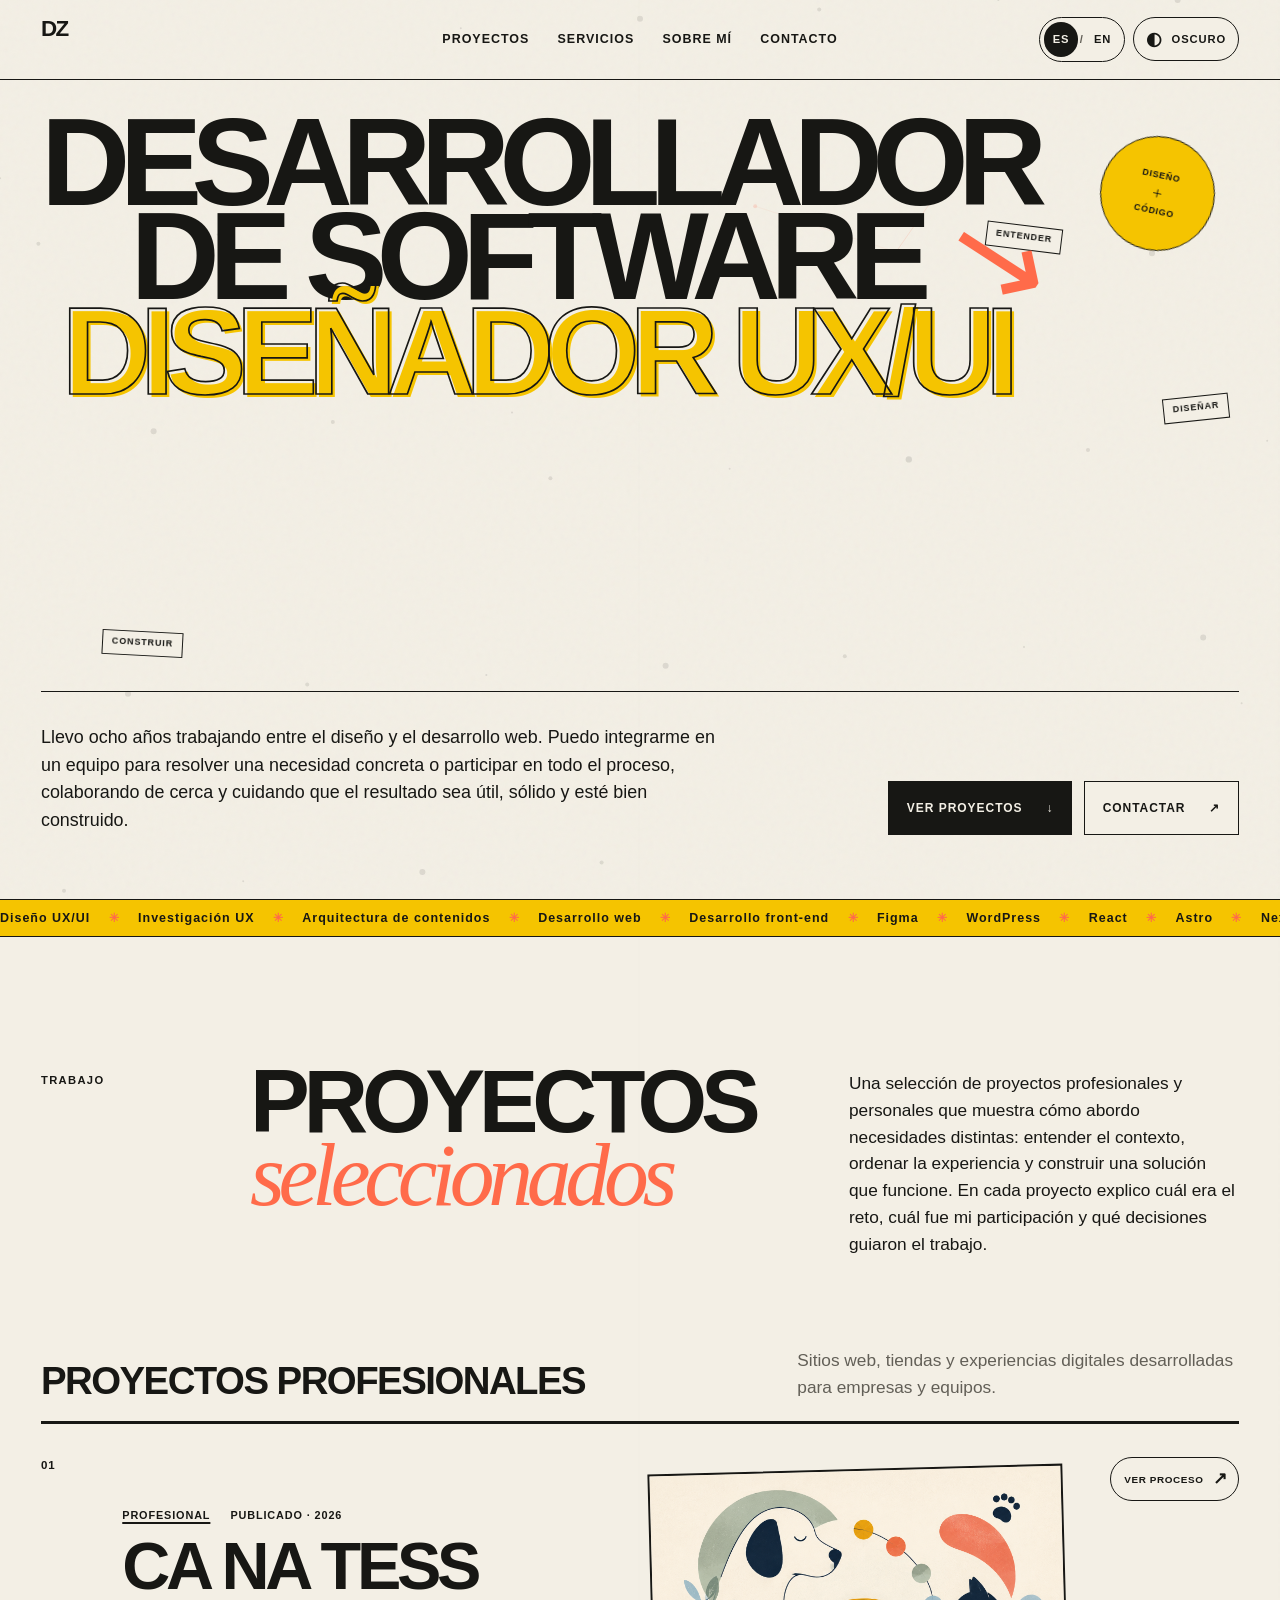
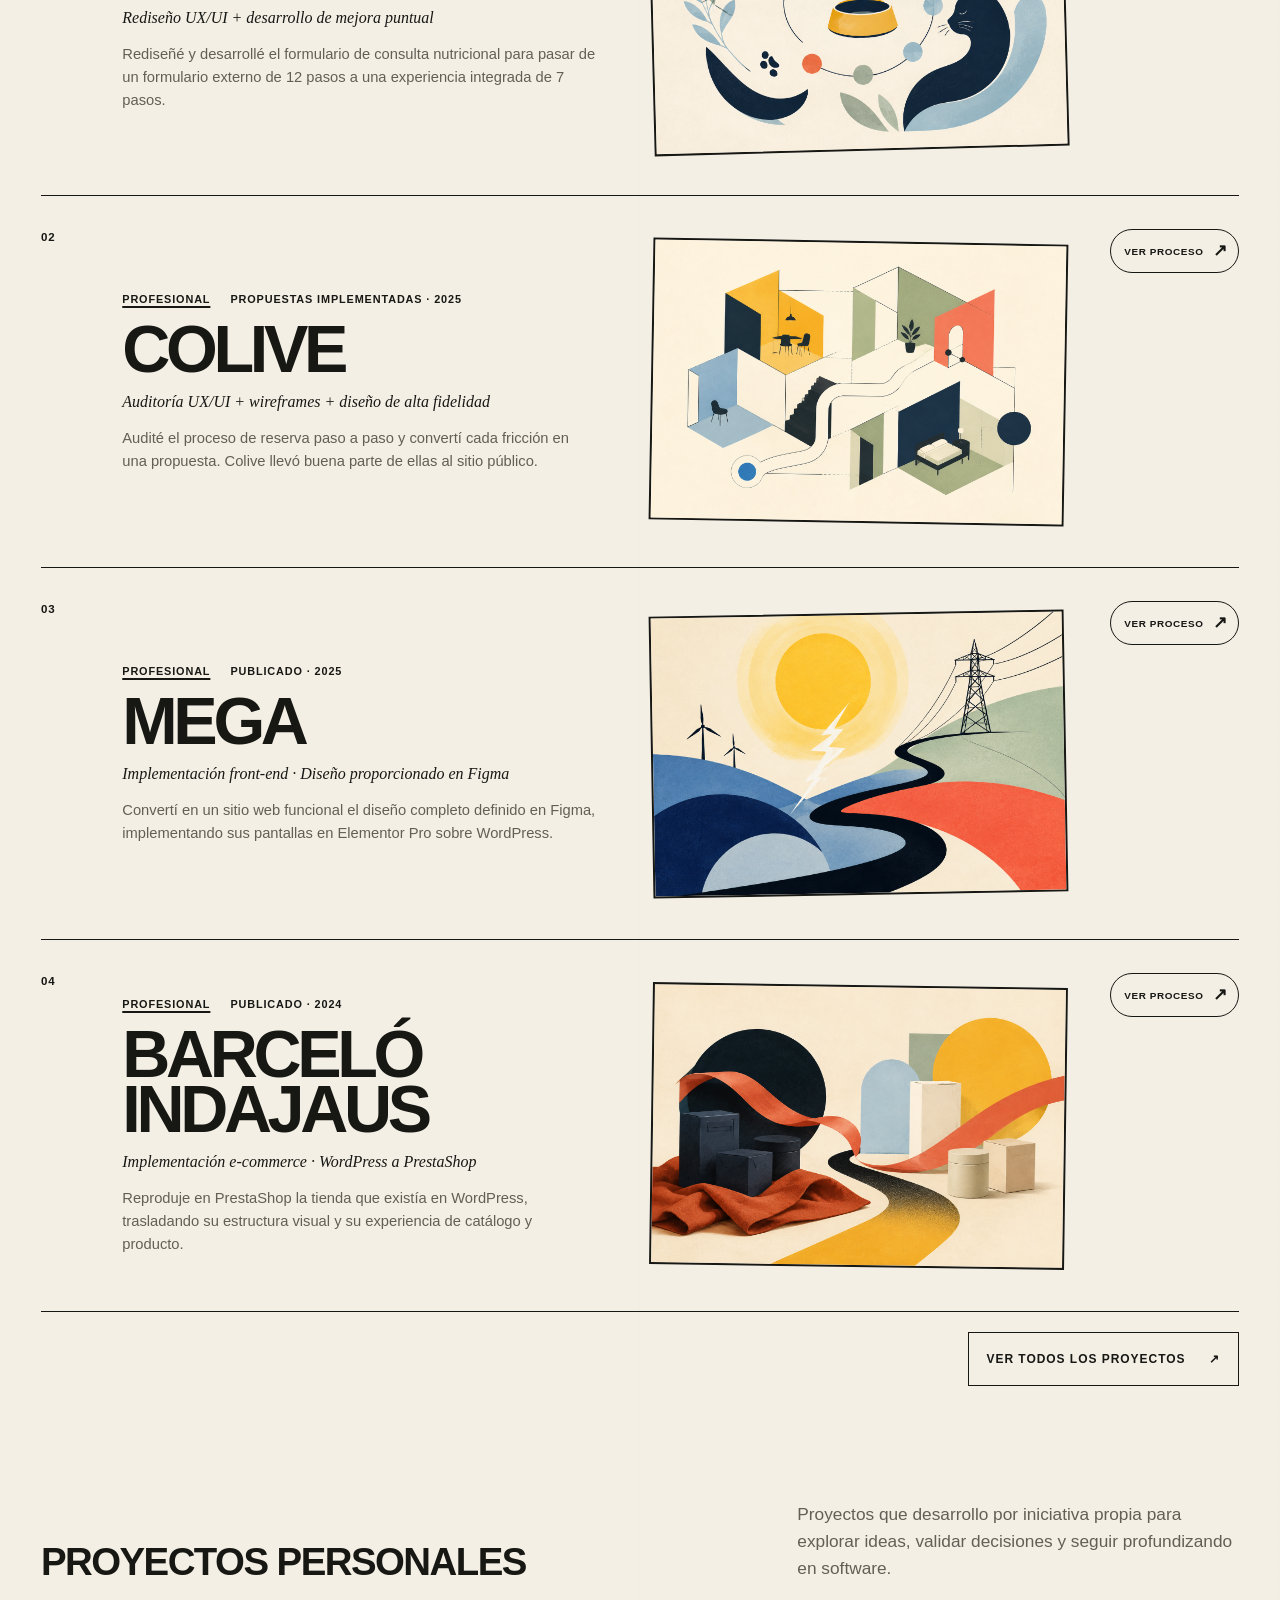
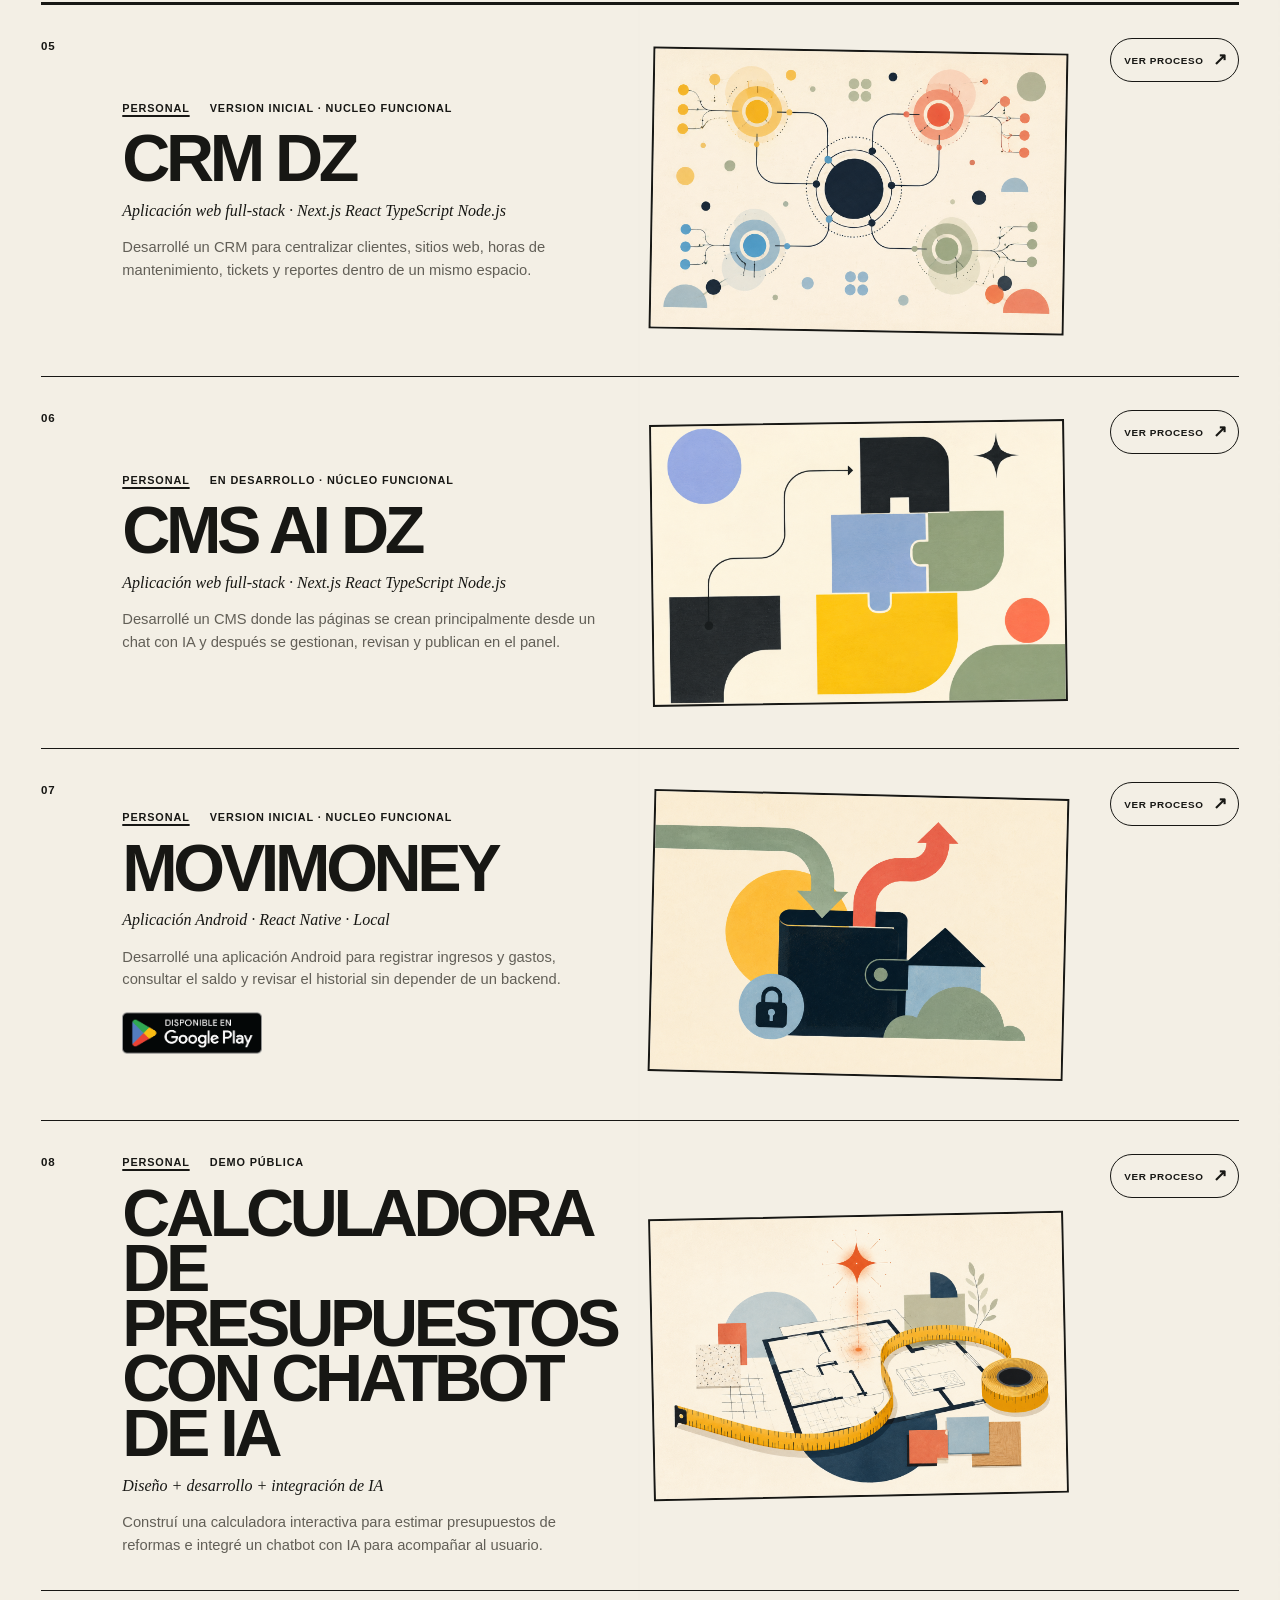
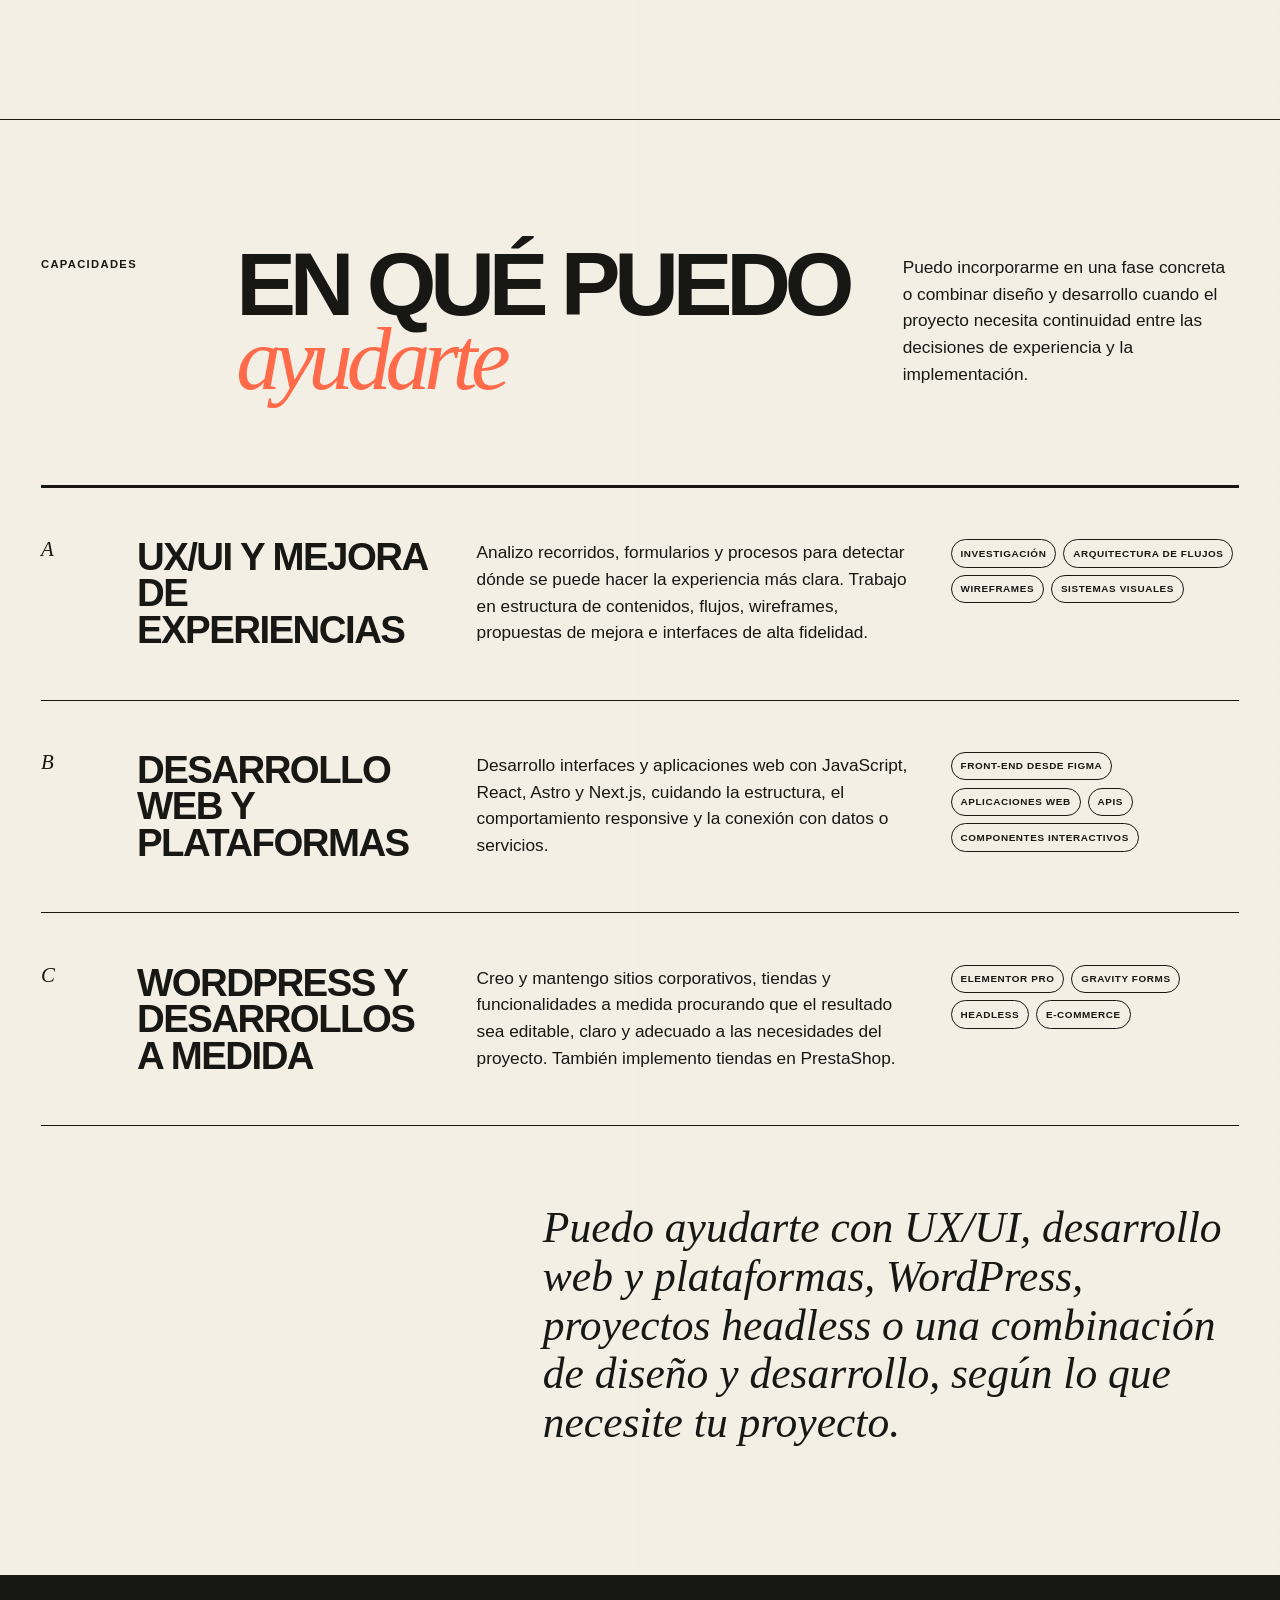
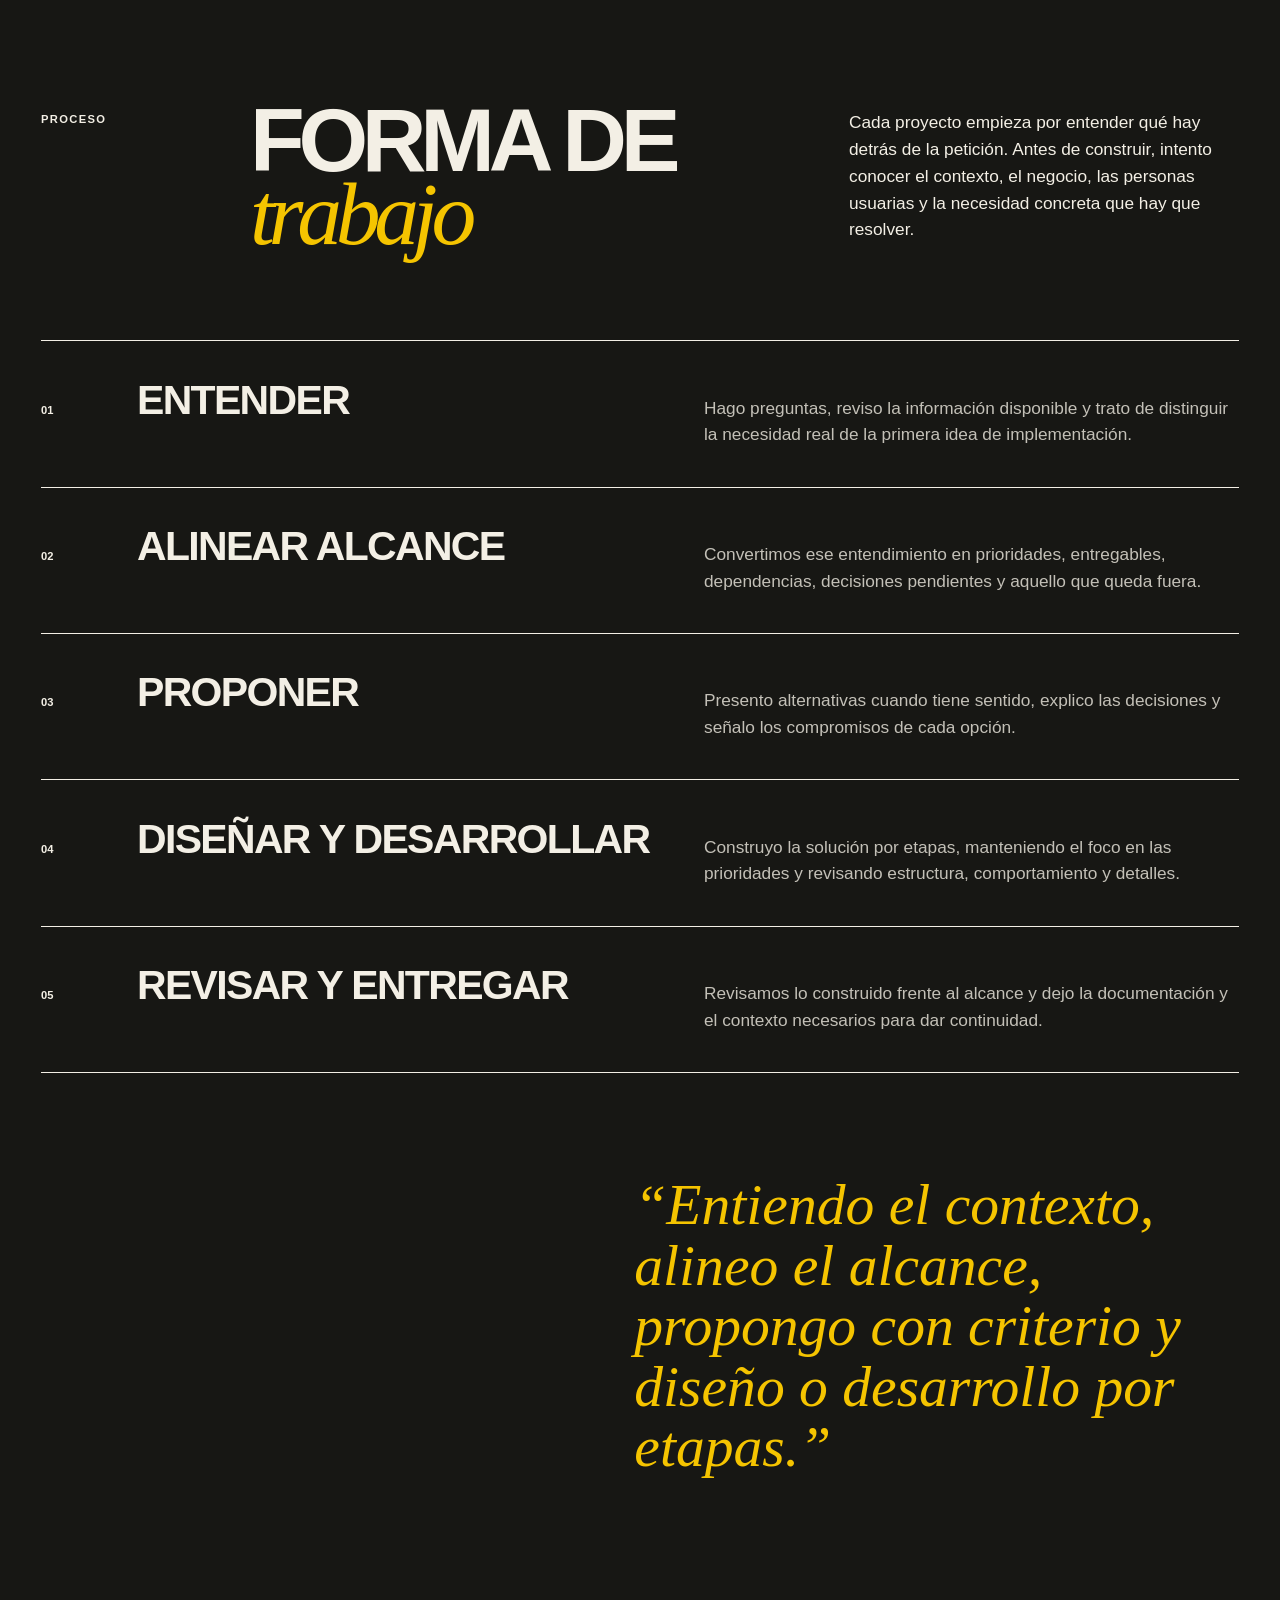
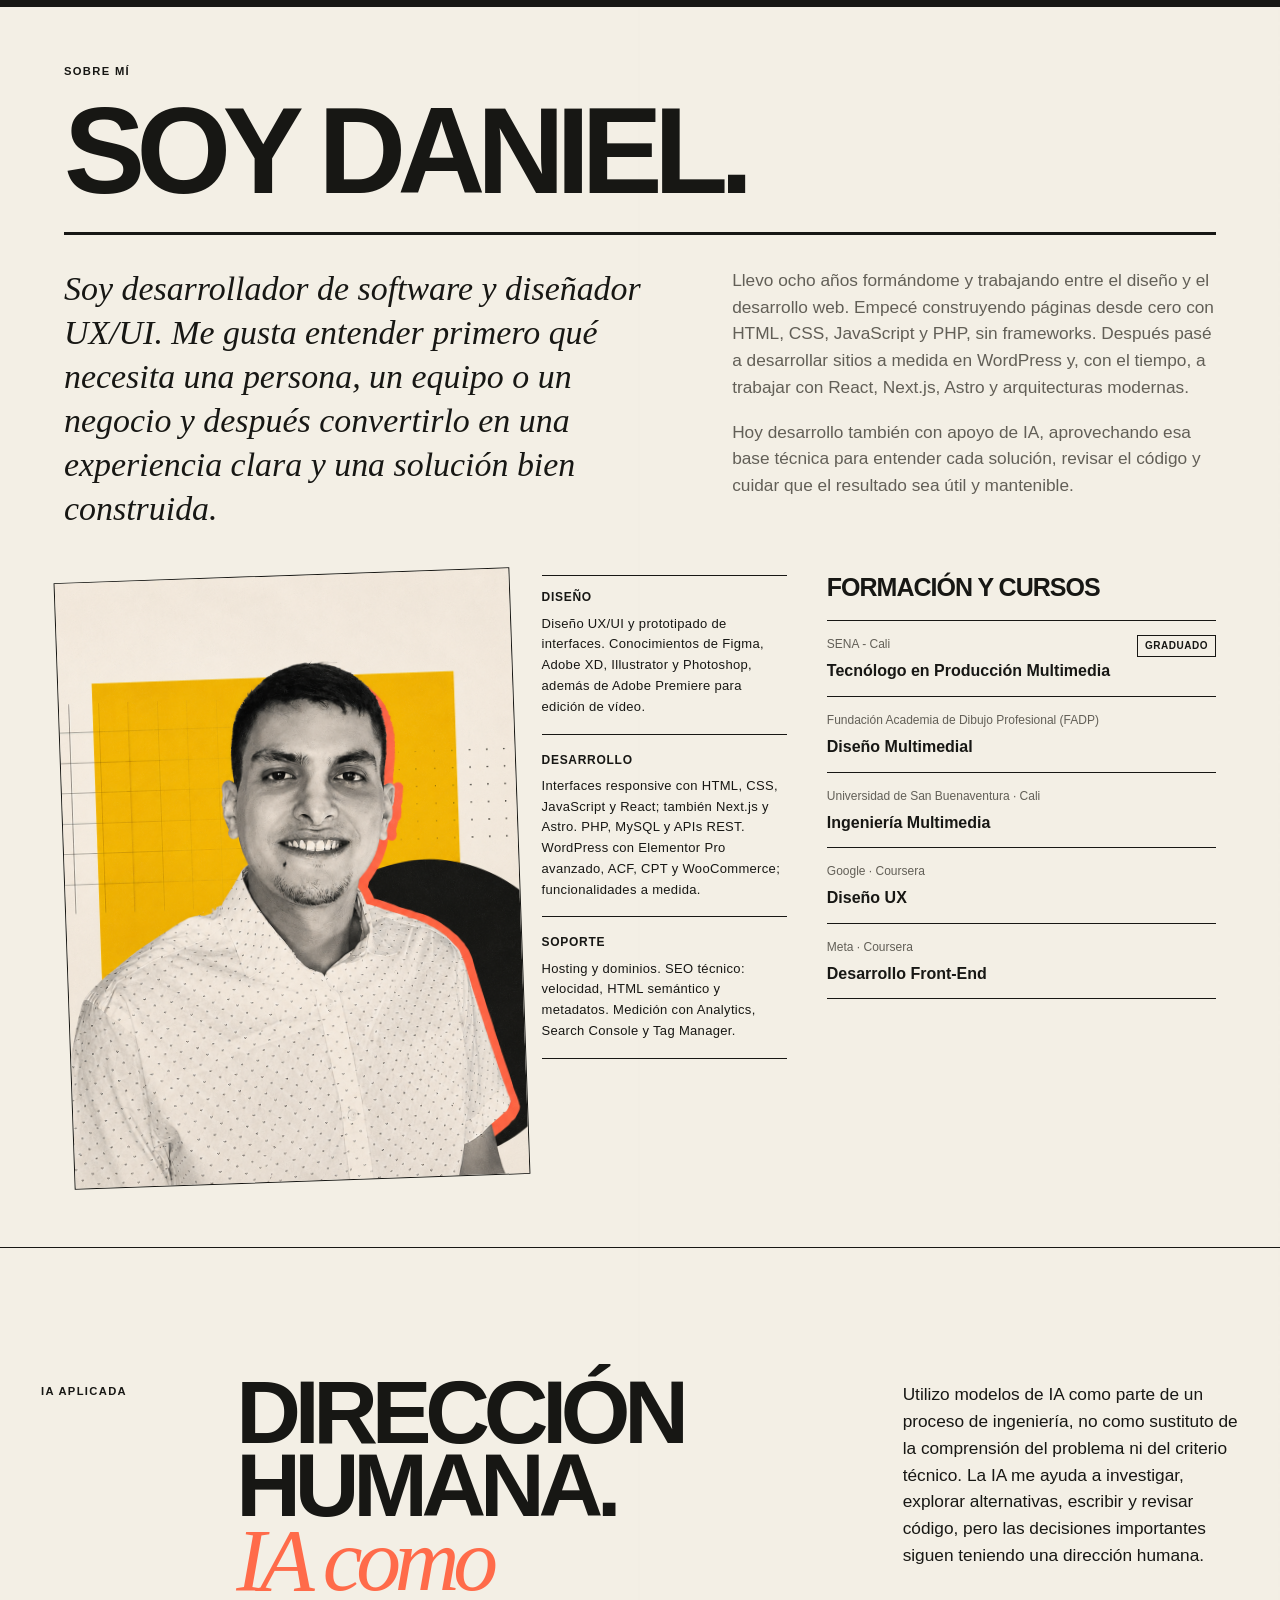
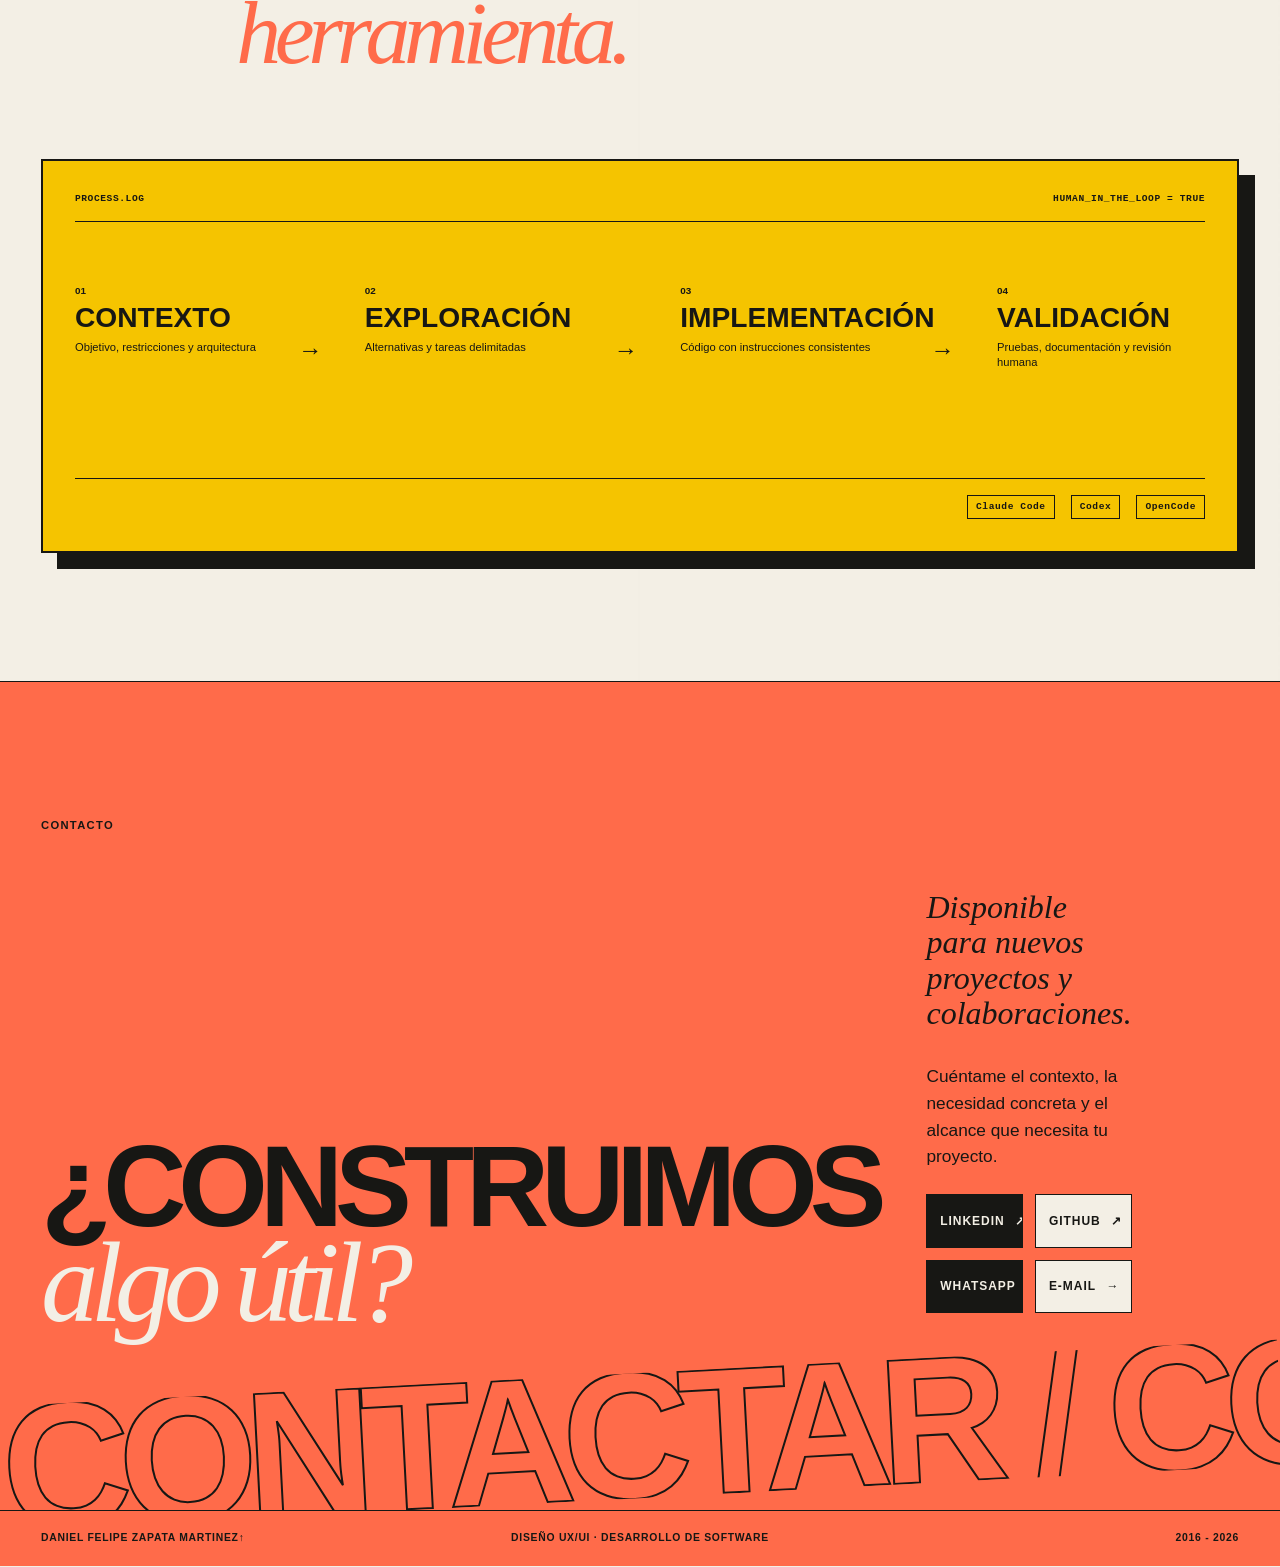
==== commit 90cc0764: "feat(i18n): publish English site at /en/ with language switcher and hreflang SEO Adds en/index.html " ====
--- a/index.html
+++ b/index.html
@@ -6,8 +6,15 @@
   <meta name="description" content="Portafolio de Daniel, desarrollador de software y diseñador UX/UI. Proyectos profesionales y personales de diseño, web y software.">
   <meta name="theme-color" content="#f3efe5">
   <title>Daniel — Desarrollador de Software y Diseñador UX/UI</title>
+  <link rel="canonical" href="https://dfzm.github.io/">
+  <link rel="alternate" hreflang="es" href="https://dfzm.github.io/">
+  <link rel="alternate" hreflang="en" href="https://dfzm.github.io/en/">
+  <link rel="alternate" hreflang="x-default" href="https://dfzm.github.io/">
+  <meta property="og:locale" content="es_ES">
+  <meta property="og:locale:alternate" content="en_US">
   <link rel="icon" type="image/png" href="favicon.png">
   <link rel="stylesheet" href="styles.css">
+  <script src="i18n/es.js" defer></script>
   <script src="script.js" defer></script>
 </head>
 <body>
@@ -27,10 +34,17 @@
       <a href="#sobre-mi">Sobre mí</a>
       <a href="#contacto">Contacto</a>
     </nav>
-    <button class="theme-toggle magnetic" type="button" aria-label="Activar tema oscuro" aria-pressed="false">
-      <span aria-hidden="true" class="theme-toggle__icon">◐</span>
-      <span class="theme-toggle__text">Oscuro</span>
-    </button>
+    <div class="header-actions">
+      <nav class="lang-switch" aria-label="Idioma">
+        <span class="lang-switch__item" aria-current="true" lang="es">ES</span>
+        <span class="lang-switch__divider" aria-hidden="true">/</span>
+        <a class="lang-switch__item" href="en/" hreflang="en" lang="en" aria-label="Read in English" data-lang-switch>EN</a>
+      </nav>
+      <button class="theme-toggle magnetic" type="button" aria-label="Activar tema oscuro" aria-pressed="false">
+        <span aria-hidden="true" class="theme-toggle__icon">◐</span>
+        <span class="theme-toggle__text">Oscuro</span>
+      </button>
+    </div>
   </header>
 
   <main id="contenido">
--- a/styles.css
+++ b/styles.css
@@ -172,6 +172,36 @@
 }
 .theme-toggle__icon { font-size: 1.1rem; line-height: 1; transition: transform .4s var(--ease-out); }
 .theme-toggle:hover .theme-toggle__icon { transform: rotate(180deg); }
+
+/* Header controls: language switcher next to the theme toggle. */
+.header-actions { justify-self: end; display: inline-flex; align-items: center; gap: .5rem; min-width: 0; }
+.lang-switch {
+  min-height: 2.75rem;
+  padding: .25rem;
+  display: inline-flex;
+  align-items: center;
+  gap: .1rem;
+  border: 1px solid var(--ink);
+  border-radius: 999px;
+  background: var(--paper);
+  text-transform: uppercase;
+  font-size: .7rem;
+  font-weight: 800;
+  letter-spacing: .08em;
+}
+.lang-switch__item {
+  min-width: 2.15rem;
+  min-height: 2.15rem;
+  padding-inline: .35rem;
+  display: inline-grid;
+  place-items: center;
+  border-radius: 999px;
+  text-decoration: none;
+  transition: background-color .2s var(--ease-out), color .2s var(--ease-out);
+}
+.lang-switch__item[aria-current="true"] { background: var(--ink); color: var(--paper); }
+a.lang-switch__item:hover, a.lang-switch__item:focus-visible { background: var(--yellow); color: var(--yellow-ink); }
+.lang-switch__divider { color: var(--muted); font-weight: 600; }
 
 .hero {
   position: relative;
@@ -850,6 +880,9 @@
   body { background: var(--paper); }
   .theme-toggle__text { display: none; }
   .theme-toggle { width: 2.8rem; padding: .5rem; justify-content: center; }
+  .header-actions { gap: .4rem; }
+  .lang-switch { padding: .2rem; }
+  .lang-switch__item { min-width: 2rem; padding-inline: .25rem; }
   .hero { min-height: auto; grid-template-rows: auto auto auto; padding-top: calc(var(--header-height) + 1.5rem); }
   .hero-title { font-size: clamp(2.9rem, 13vw, 6rem); line-height: .79; }
   .hero-title > span:nth-child(2), .hero-title > span:nth-child(3) { margin-left: 0; }
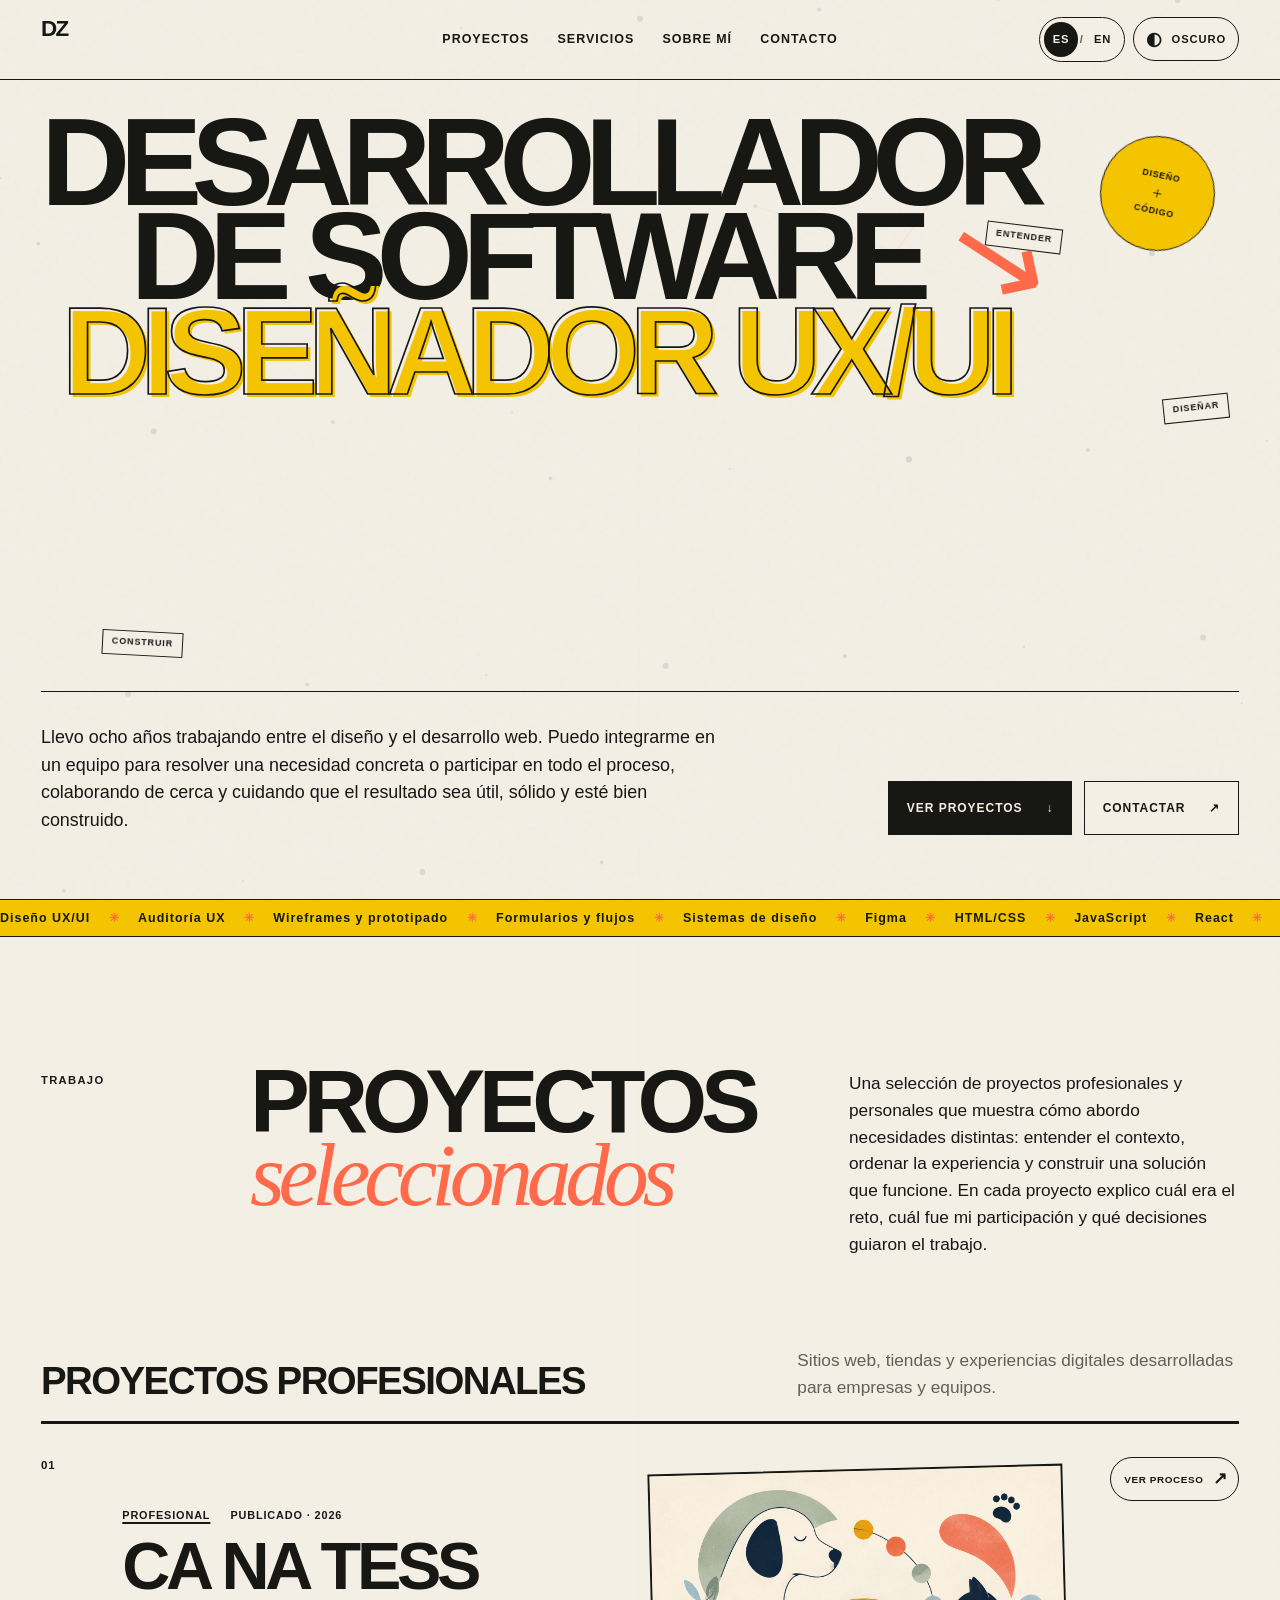
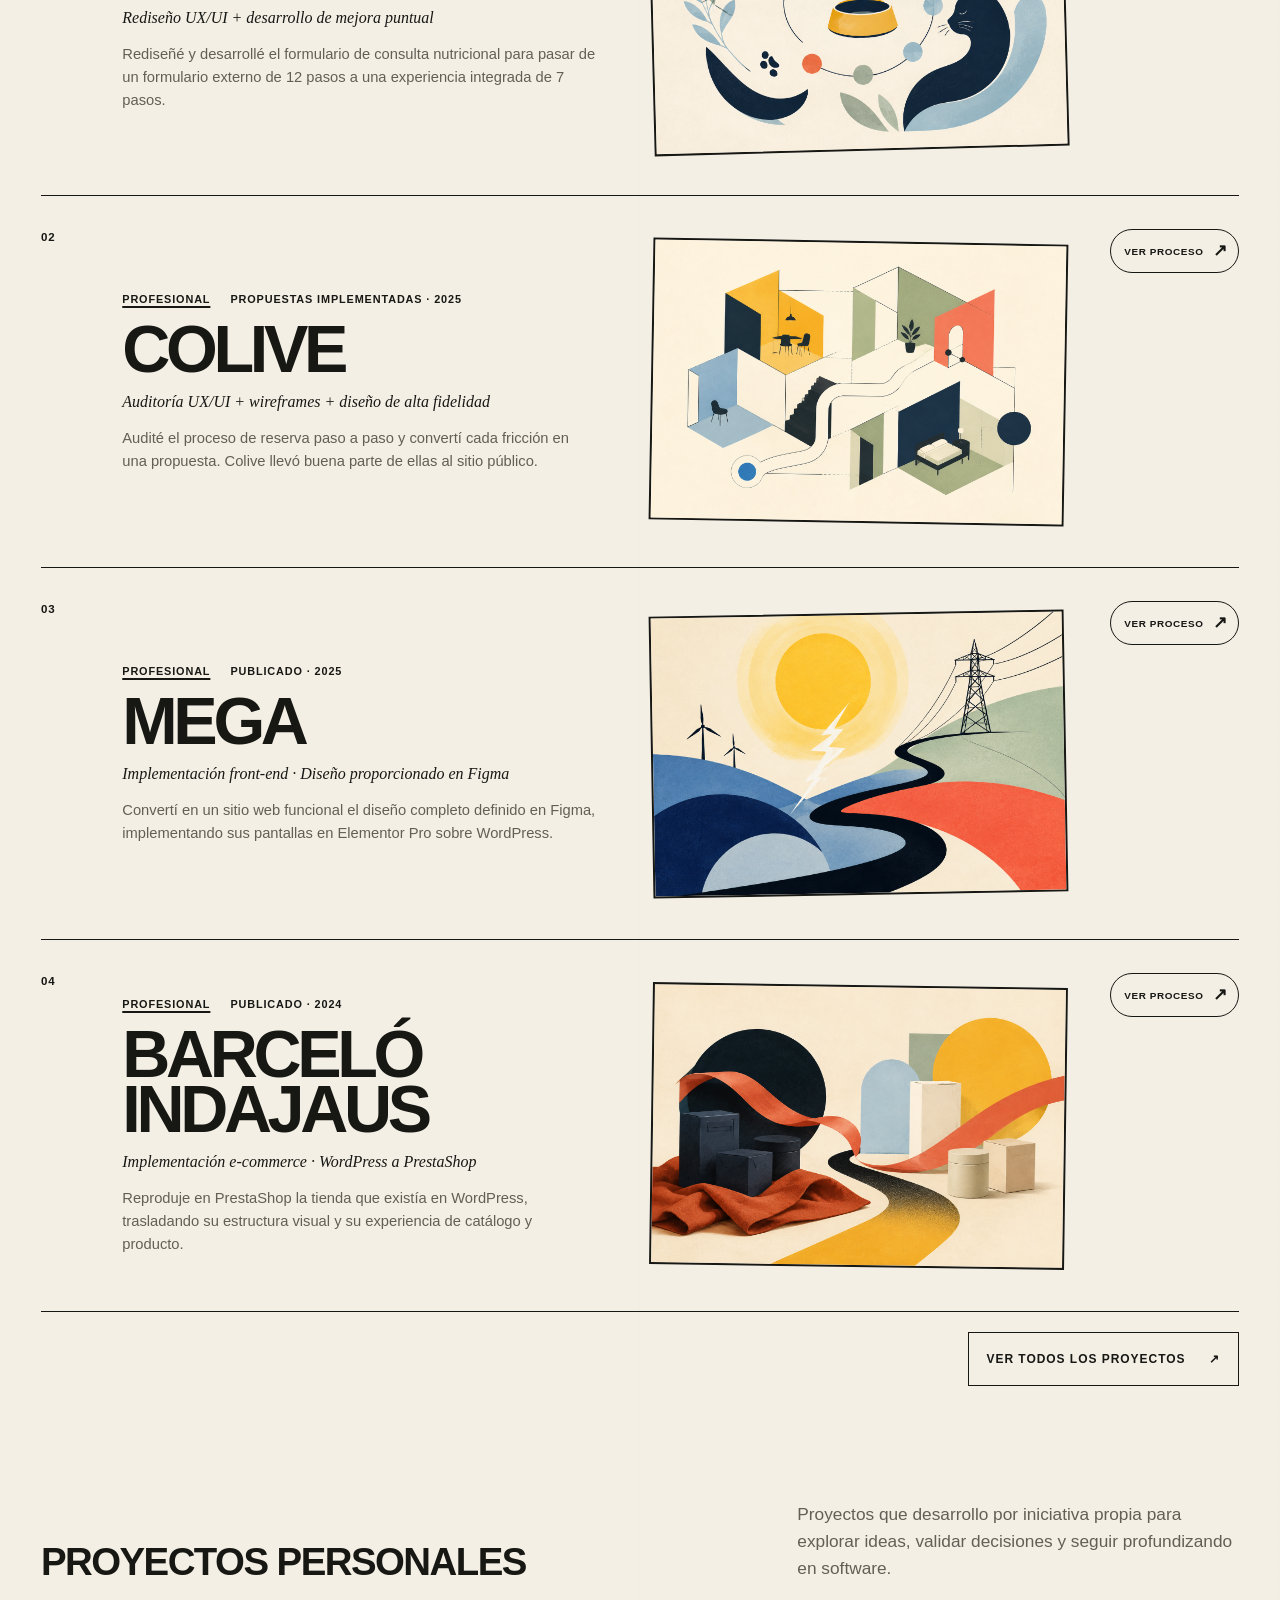
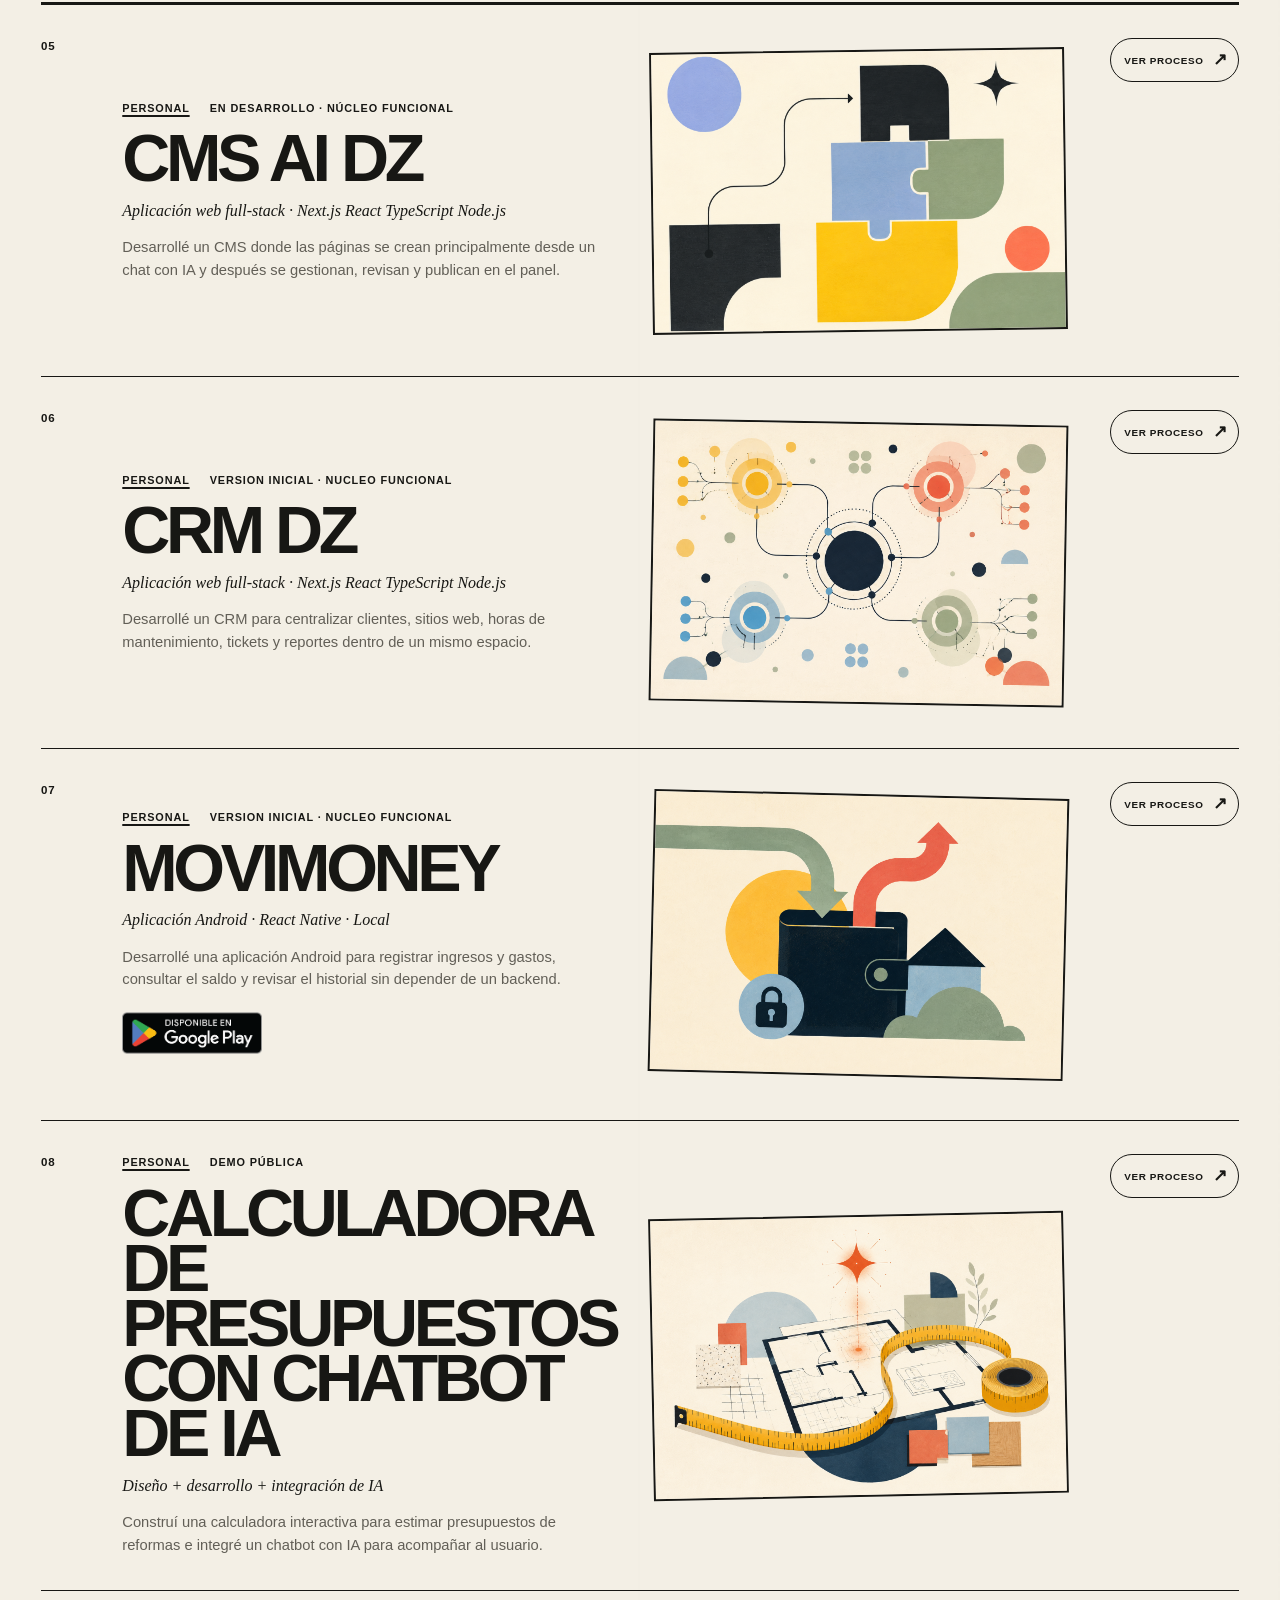
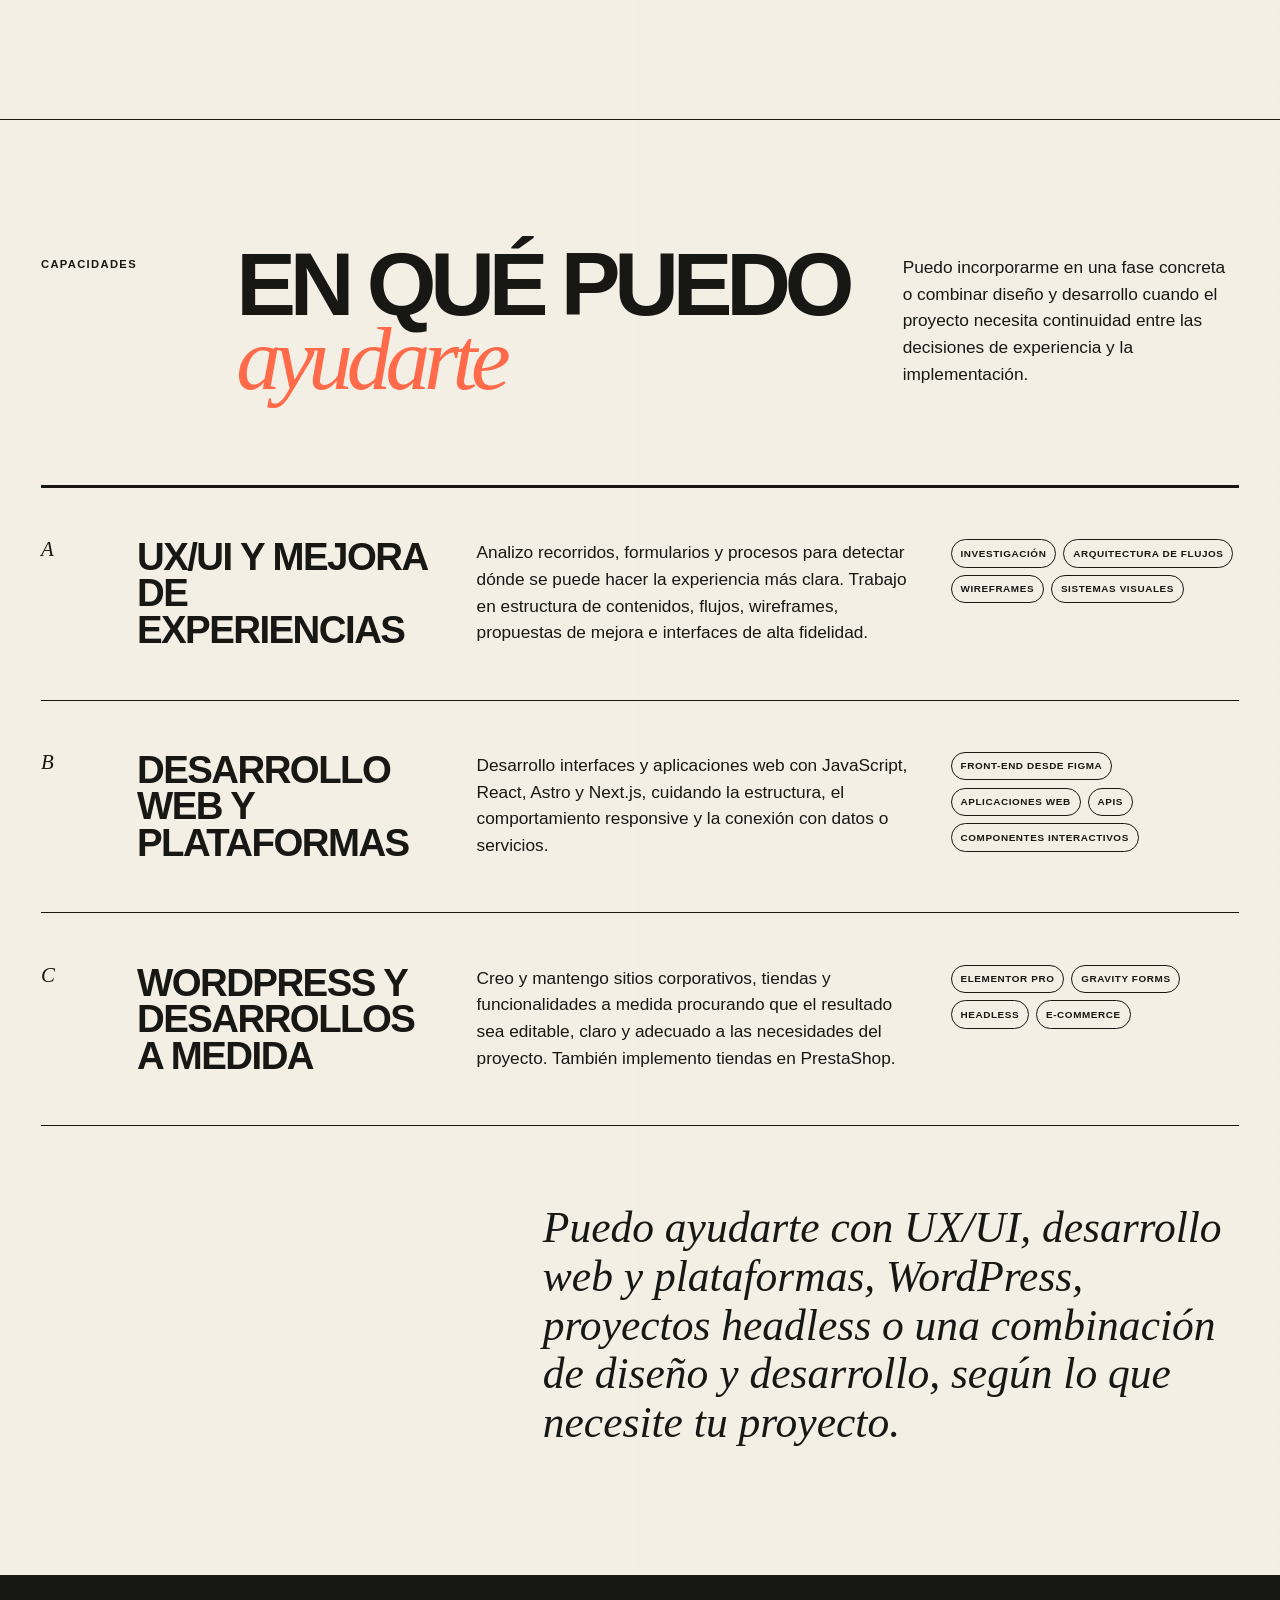
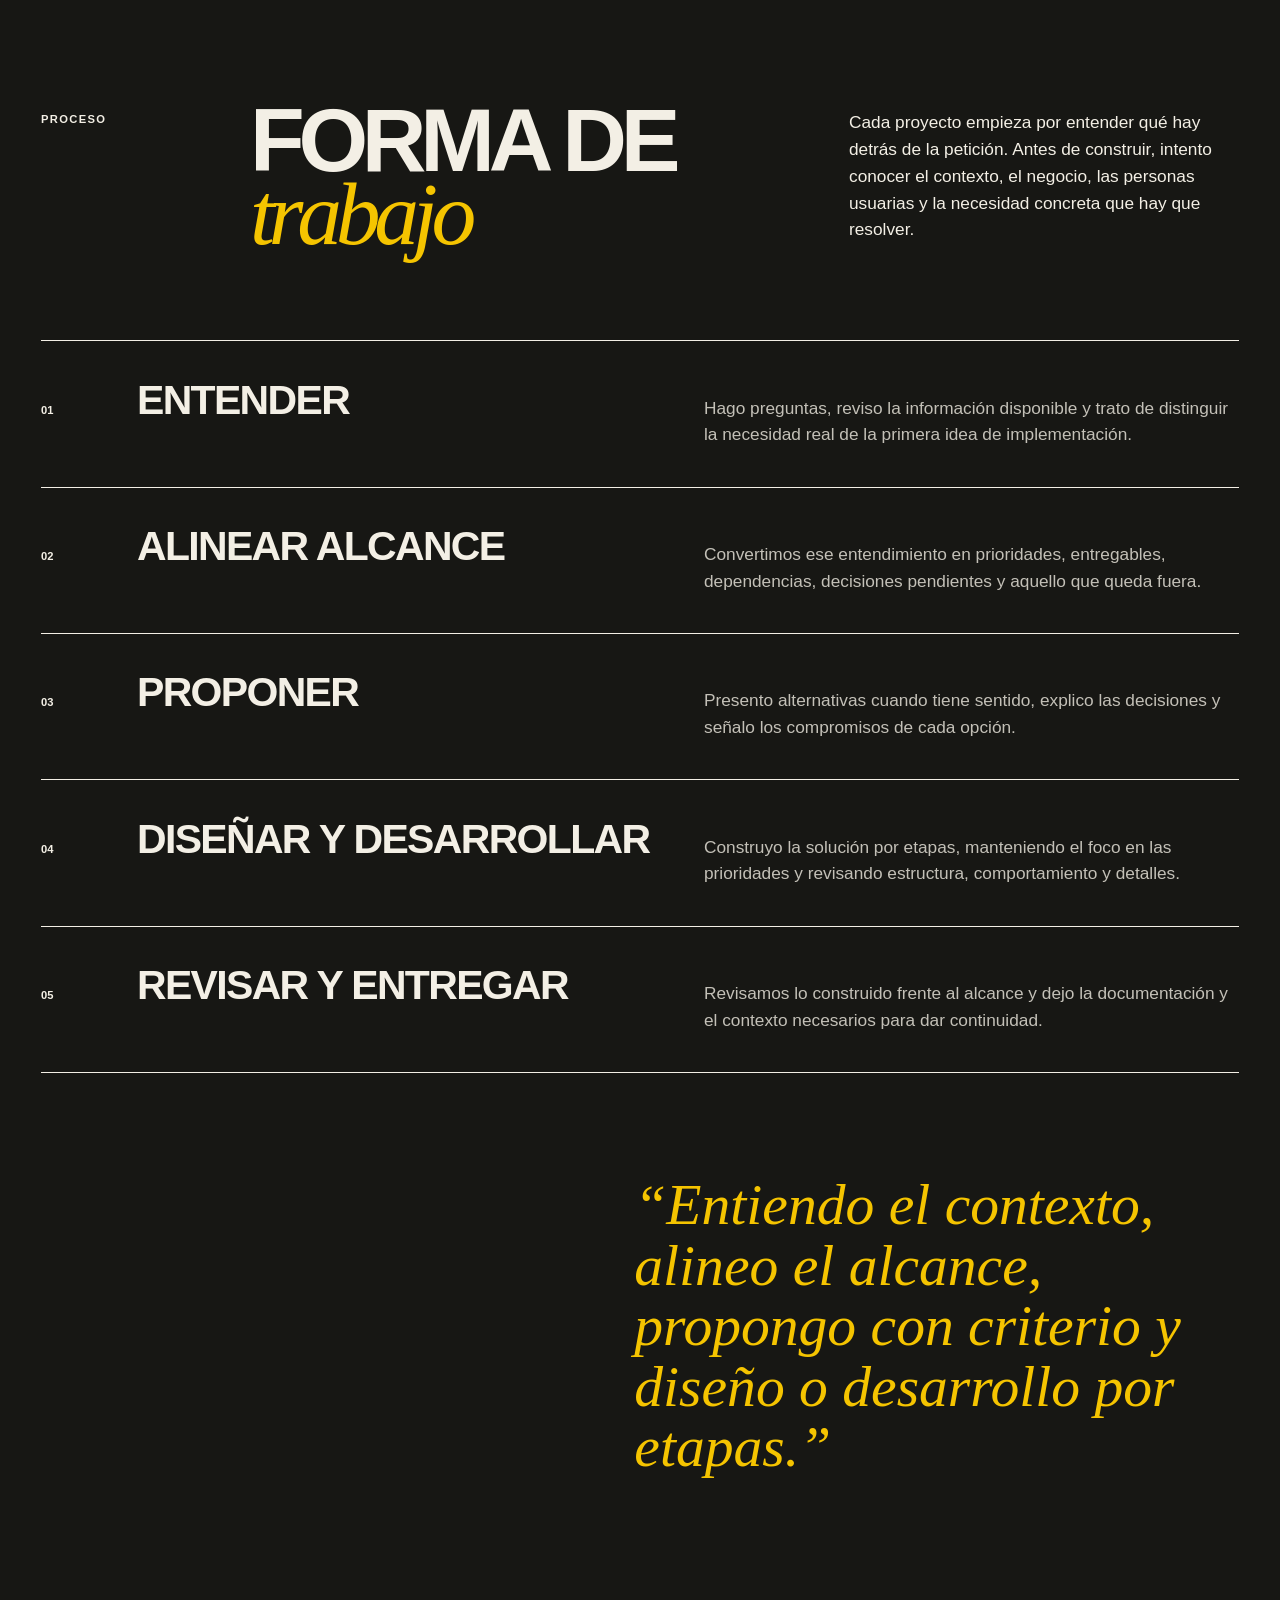
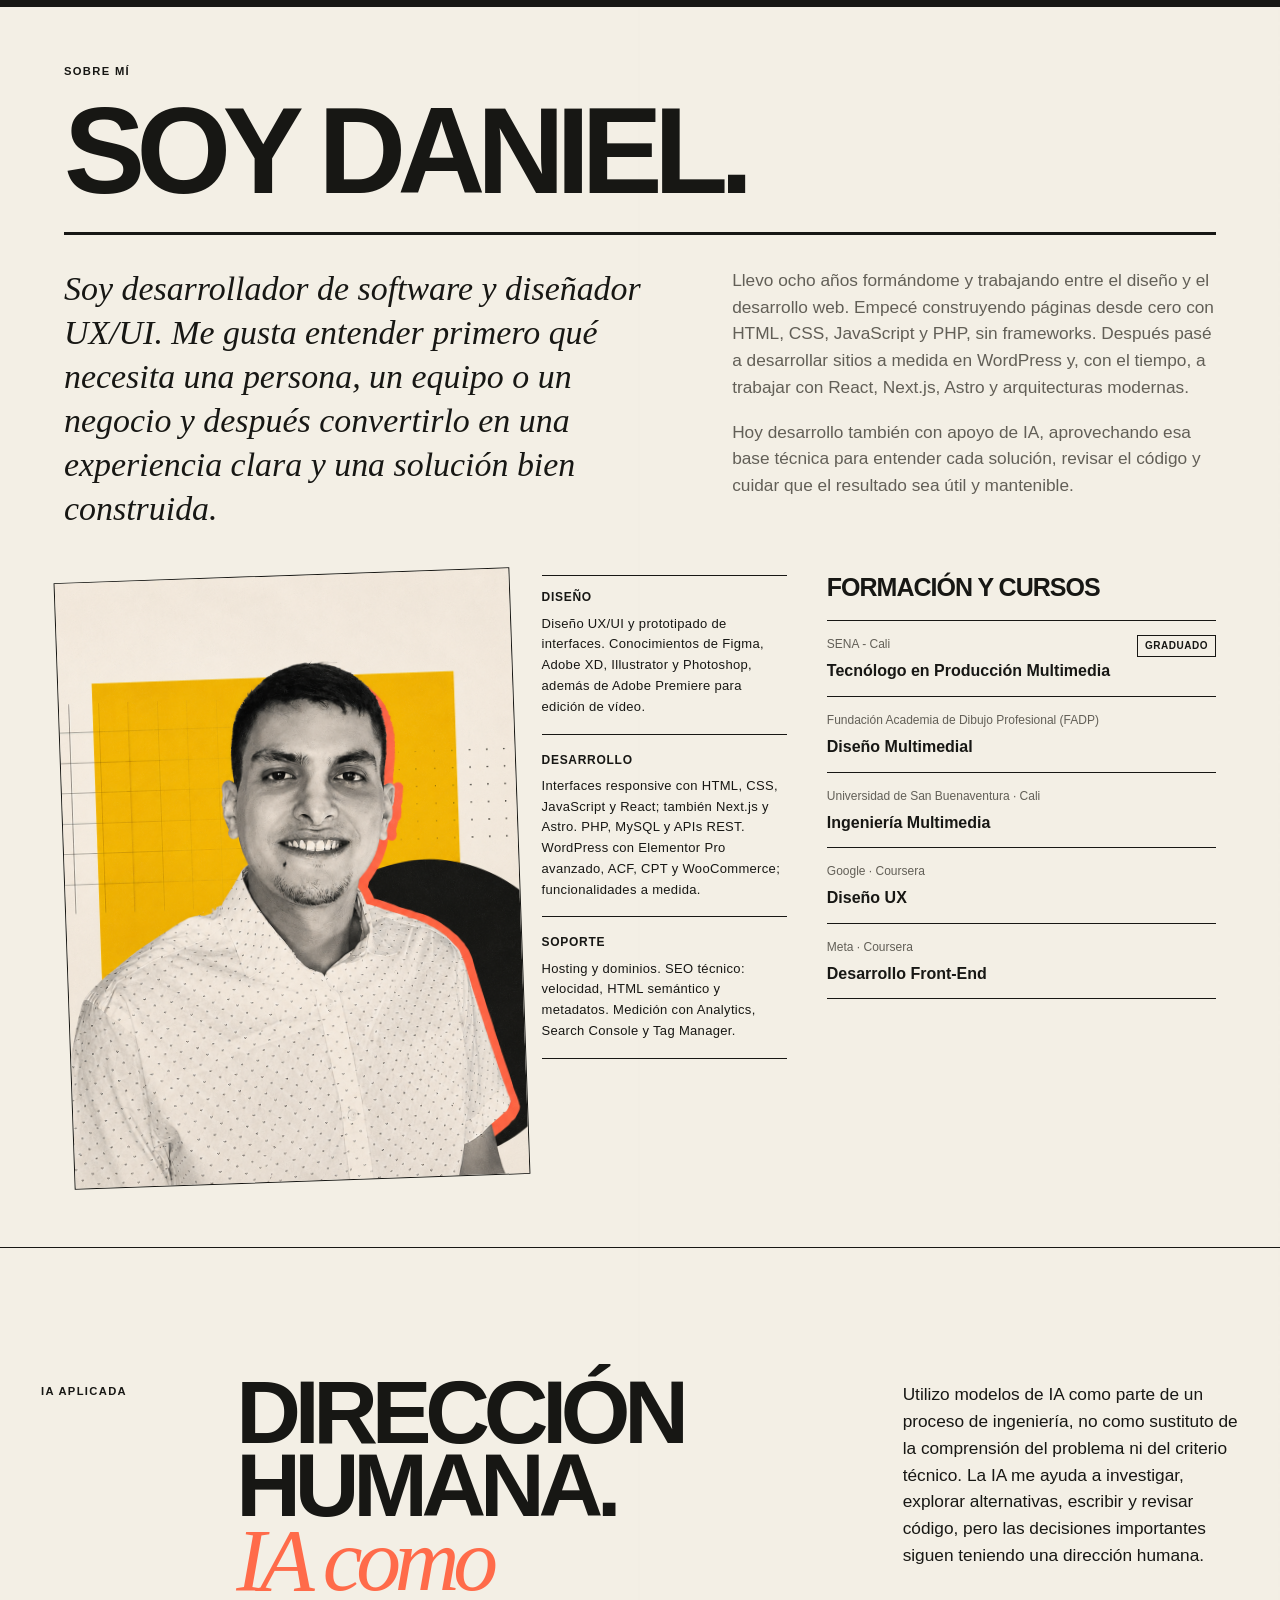
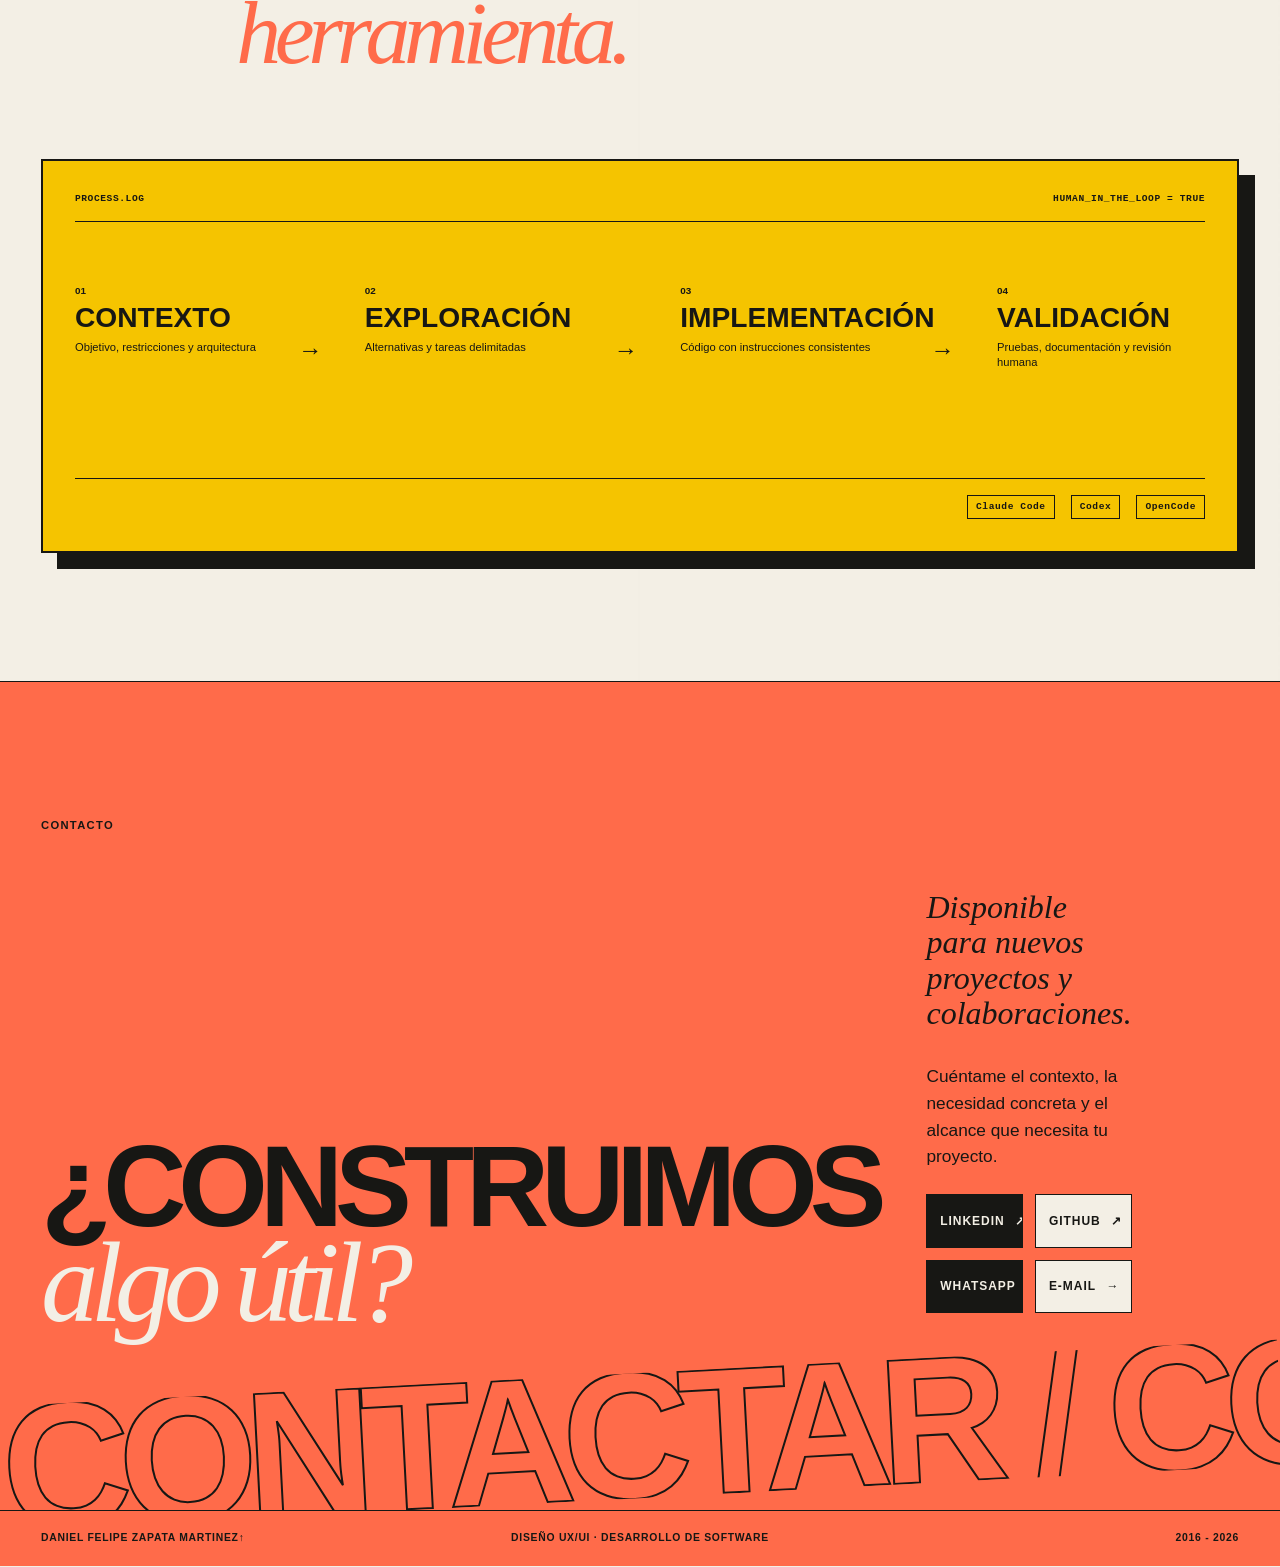
==== commit cb7a2e22: "feat: update skills ticker and personal project order" ====
--- a/index.html
+++ b/index.html
@@ -84,7 +84,7 @@
     <div class="ticker" aria-hidden="true">
       <div class="ticker__track">
         <span class="ticker__set" data-ticker-set>
-          <span>Diseño UX/UI</span><i>✳</i><span>Investigación UX</span><i>✳</i><span>Arquitectura de contenidos</span><i>✳</i><span>Desarrollo web</span><i>✳</i><span>Desarrollo front-end</span><i>✳</i><span> Figma</span><i>✳</i><span>WordPress</span><i>✳</i><span>React</span><i>✳</i><span>Astro</span><i>✳</i><span>Next.js</span><i>✳</i><span>E-commerce</span><i>✳</i><span>Design System</span><i>✳</i><span>Formularios y flujos</span><i>✳</i><span>Arquitectura headless</span><i>✳</i><span>React Native</span><i>✳</i><span>IA aplicada</span><i>✳</i>
+          <span>Diseño UX/UI</span><i>✳</i><span>Auditoría UX</span><i>✳</i><span>Wireframes y prototipado</span><i>✳</i><span>Formularios y flujos</span><i>✳</i><span>Sistemas de diseño</span><i>✳</i><span>Figma</span><i>✳</i><span>HTML/CSS</span><i>✳</i><span>JavaScript</span><i>✳</i><span>React</span><i>✳</i><span>Astro</span><i>✳</i><span>Next.js</span><i>✳</i><span>TypeScript</span><i>✳</i><span>Node.js</span><i>✳</i><span>React Native</span><i>✳</i><span>Desarrollo full-stack</span><i>✳</i><span>WordPress</span><i>✳</i><span>Arquitectura headless</span><i>✳</i><span>E-commerce</span><i>✳</i><span>PrestaShop</span><i>✳</i>
         </span>
       </div>
     </div>
@@ -181,9 +181,25 @@
 
         <div class="project-list">
 
+          <article class="project-card project-card--cms reveal" data-project-card="cms-propio">
+            <div class="project-card__button">
+              <span class="project-number">05</span>
+              <div class="project-copy">
+                <span class="project-meta"><span>Personal</span><span> EN DESARROLLO · núcleo funcional</span></span>
+              <h4 id="project-title-cms-propio">CMS AI DZ</h4>
+                <span class="project-role"> Aplicación web full-stack · Next.js React TypeScript Node.js</span>
+                <span class="project-summary">Desarrollé un CMS donde las páginas se crean principalmente desde un chat con IA y después se gestionan, revisan y publican en el panel.</span>
+              </div>
+              <span class="project-cover cover-cms" aria-hidden="true">
+                <img src="imgs proyectos/cms-ai-dz.png" alt="">
+              </span>
+              <button class="project-arrow" type="button" data-project="cms-propio" aria-labelledby="project-title-cms-propio project-cta-cms-propio"><span id="project-cta-cms-propio">Ver proceso</span><b aria-hidden="true">↗</b></button>
+            </div>
+          </article>
+
           <article class="project-card project-card--crm reveal" data-project-card="crm-dz">
             <div class="project-card__button">
-              <span class="project-number">05</span>
+              <span class="project-number">06</span>
               <div class="project-copy">
                 <span class="project-meta"><span>Personal</span><span> VERSION INICIAL · NUCLEO FUNCIONAL</span></span>
                 <h4 id="project-title-crm-dz">CRM DZ</h4>
@@ -194,22 +210,6 @@
                 <img src="imgs proyectos/crm-dz.png" alt="">
               </span>
               <button class="project-arrow" type="button" data-project="crm-dz" aria-labelledby="project-title-crm-dz project-cta-crm-dz"><span id="project-cta-crm-dz">Ver proceso</span><b aria-hidden="true">↗</b></button>
-            </div>
-          </article>
-
-          <article class="project-card project-card--cms reveal" data-project-card="cms-propio">
-            <div class="project-card__button">
-              <span class="project-number">06</span>
-              <div class="project-copy">
-                <span class="project-meta"><span>Personal</span><span> EN DESARROLLO · núcleo funcional</span></span>
-              <h4 id="project-title-cms-propio">CMS AI DZ</h4>
-                <span class="project-role"> Aplicación web full-stack · Next.js React TypeScript Node.js</span>
-                <span class="project-summary">Desarrollé un CMS donde las páginas se crean principalmente desde un chat con IA y después se gestionan, revisan y publican en el panel.</span>
-              </div>
-              <span class="project-cover cover-cms" aria-hidden="true">
-                <img src="imgs proyectos/cms-ai-dz.png" alt="">
-              </span>
-              <button class="project-arrow" type="button" data-project="cms-propio" aria-labelledby="project-title-cms-propio project-cta-cms-propio"><span id="project-cta-cms-propio">Ver proceso</span><b aria-hidden="true">↗</b></button>
             </div>
           </article>
 
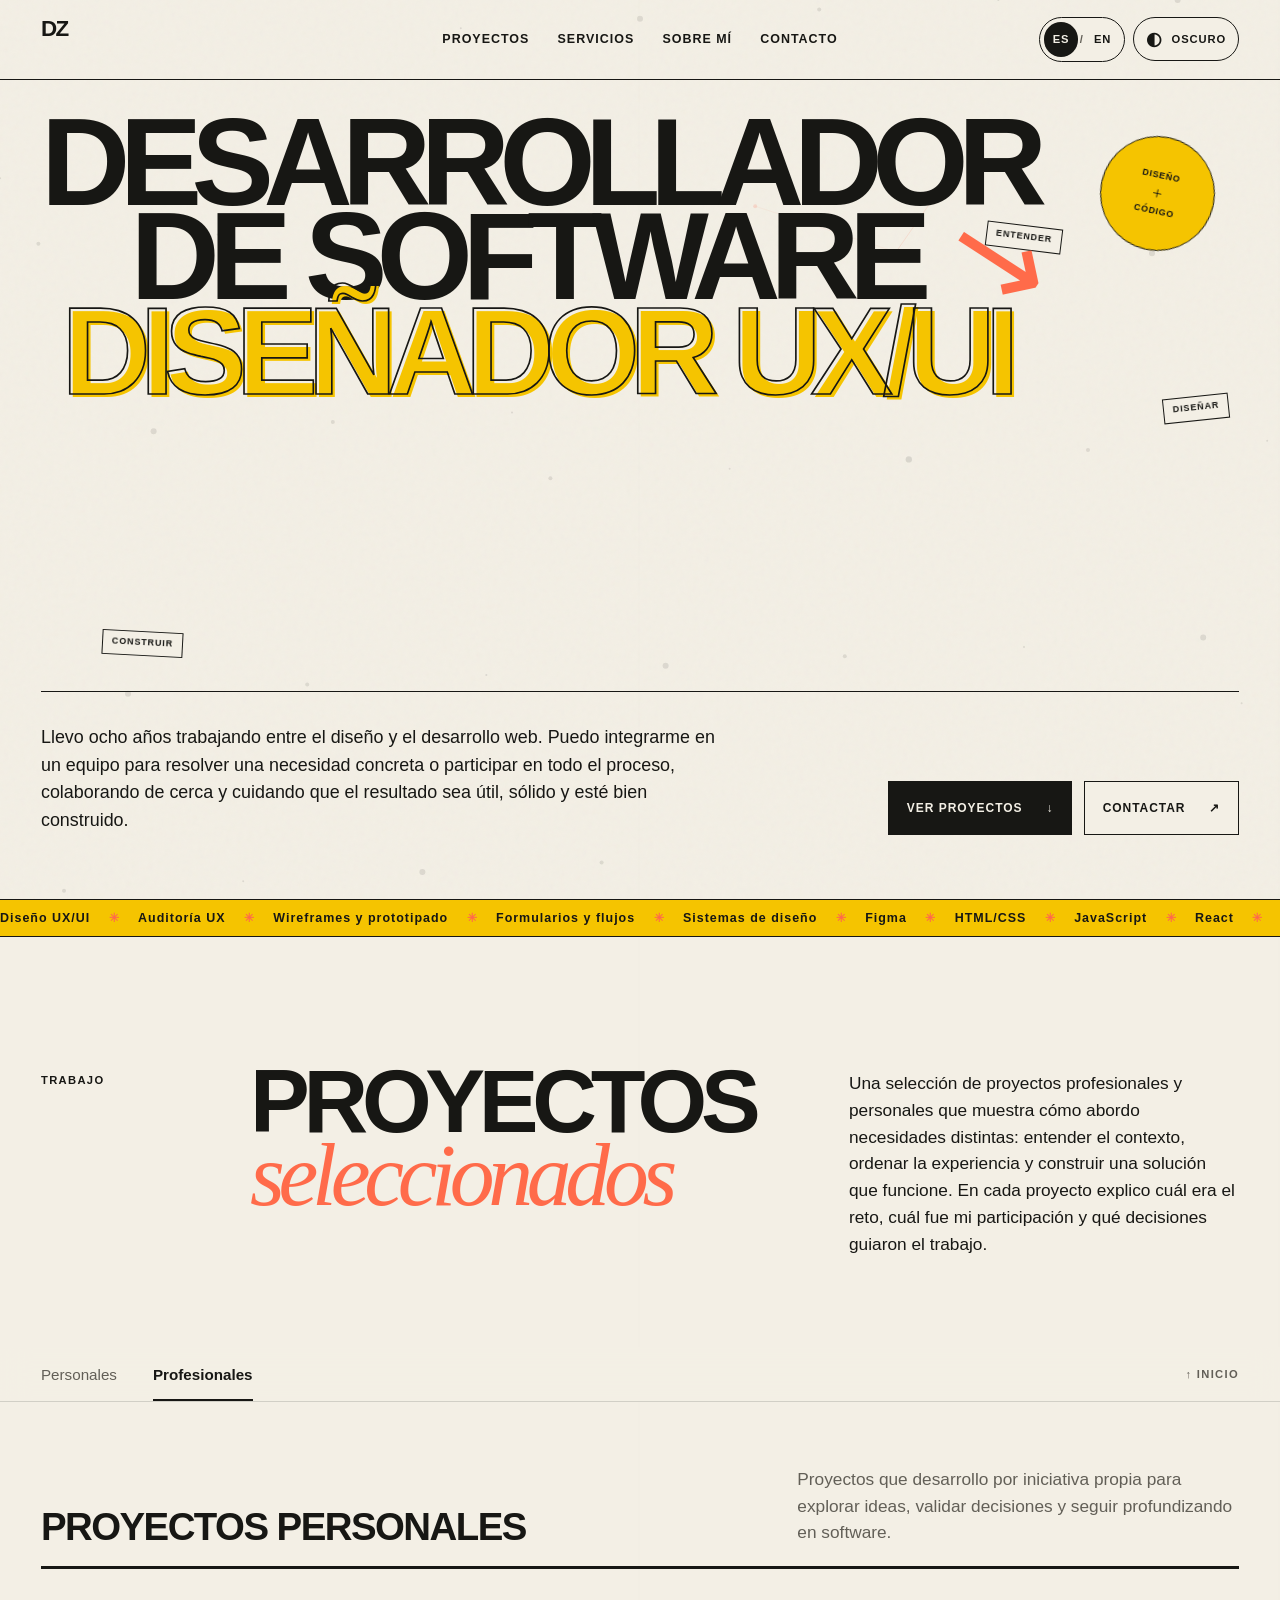
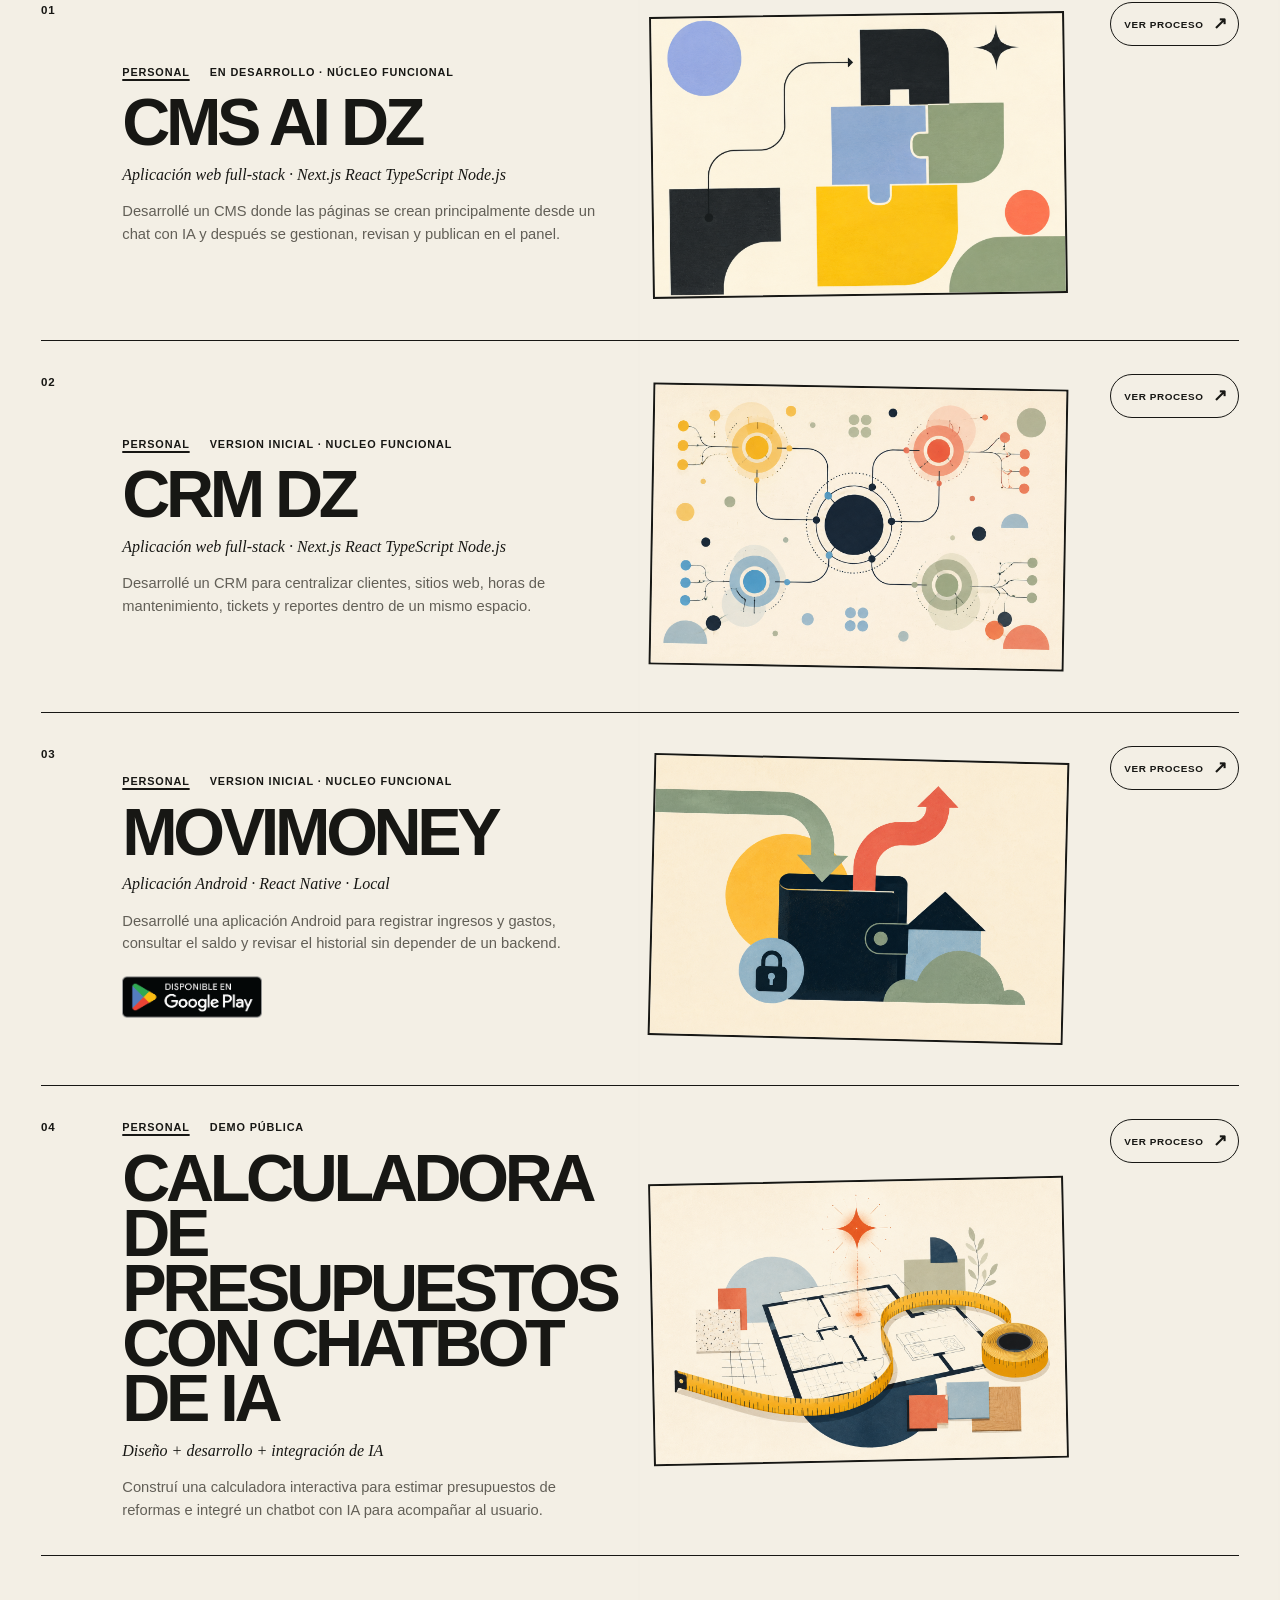
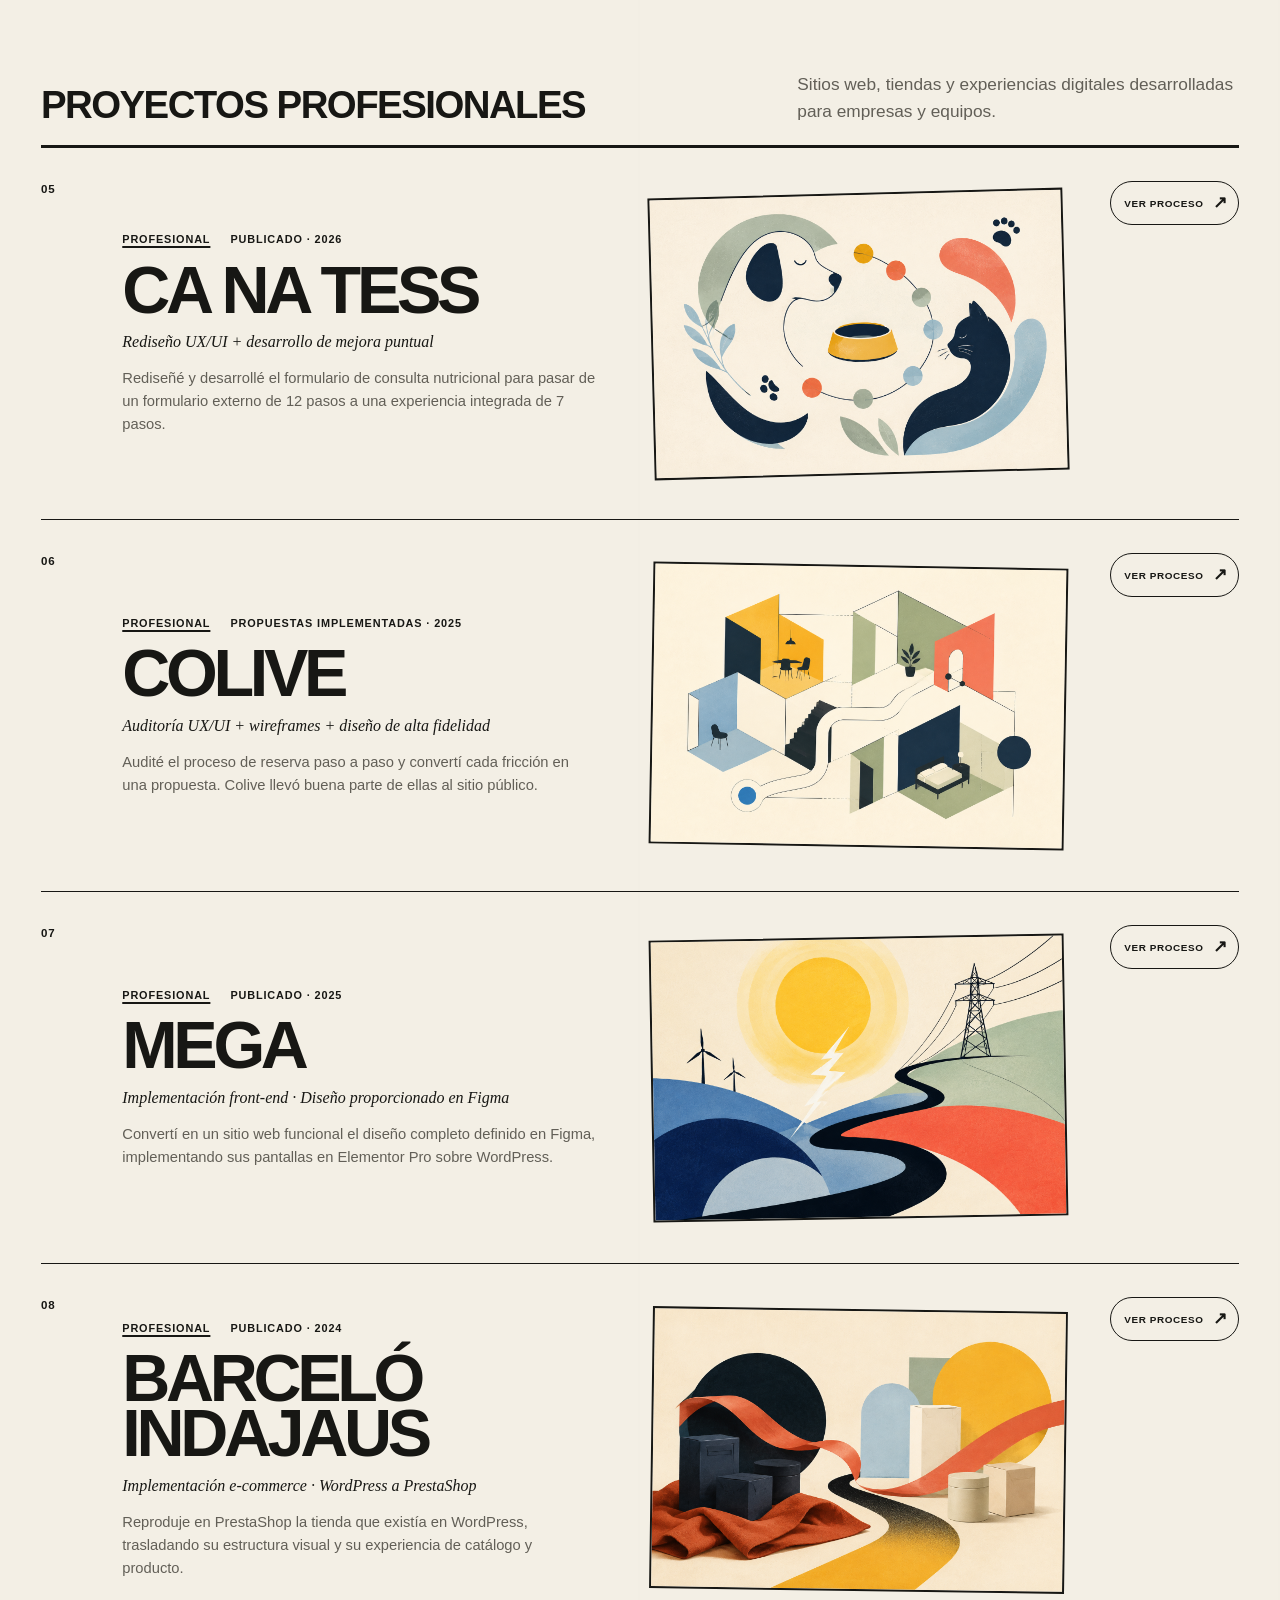
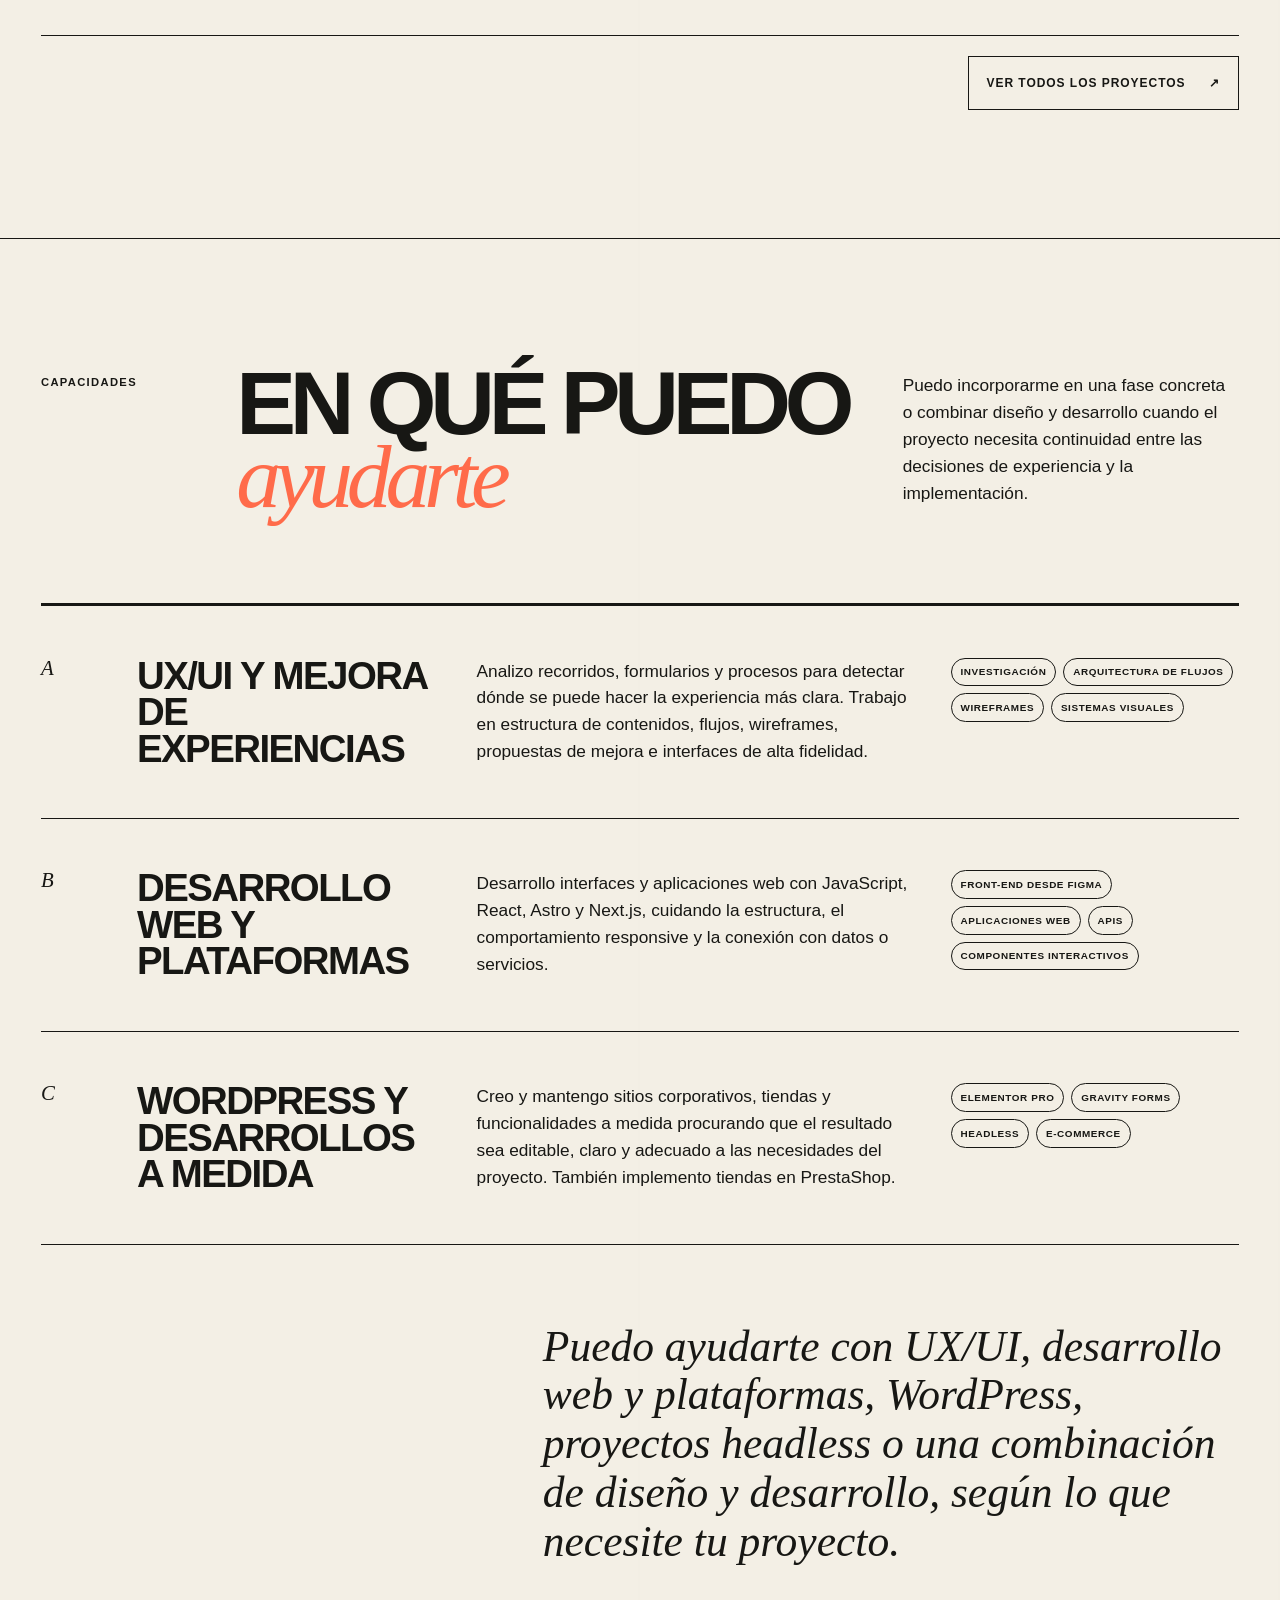
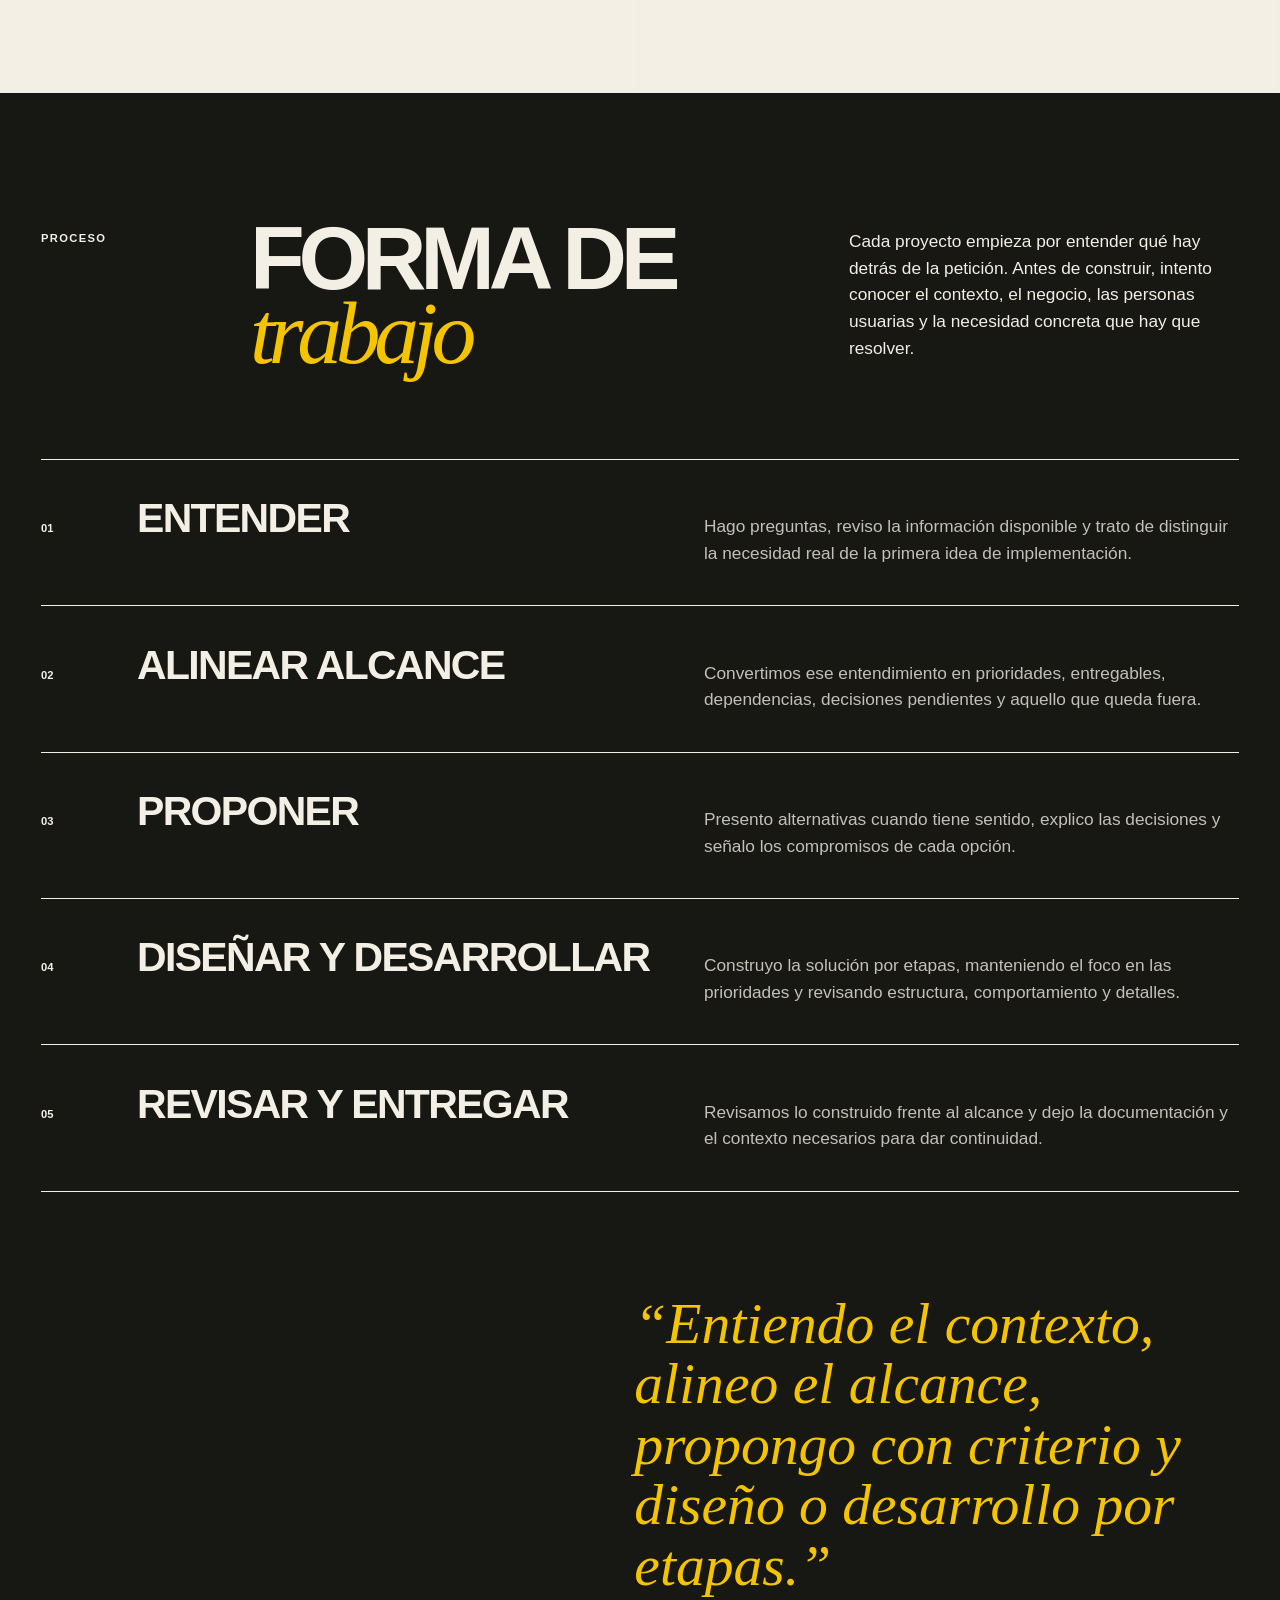
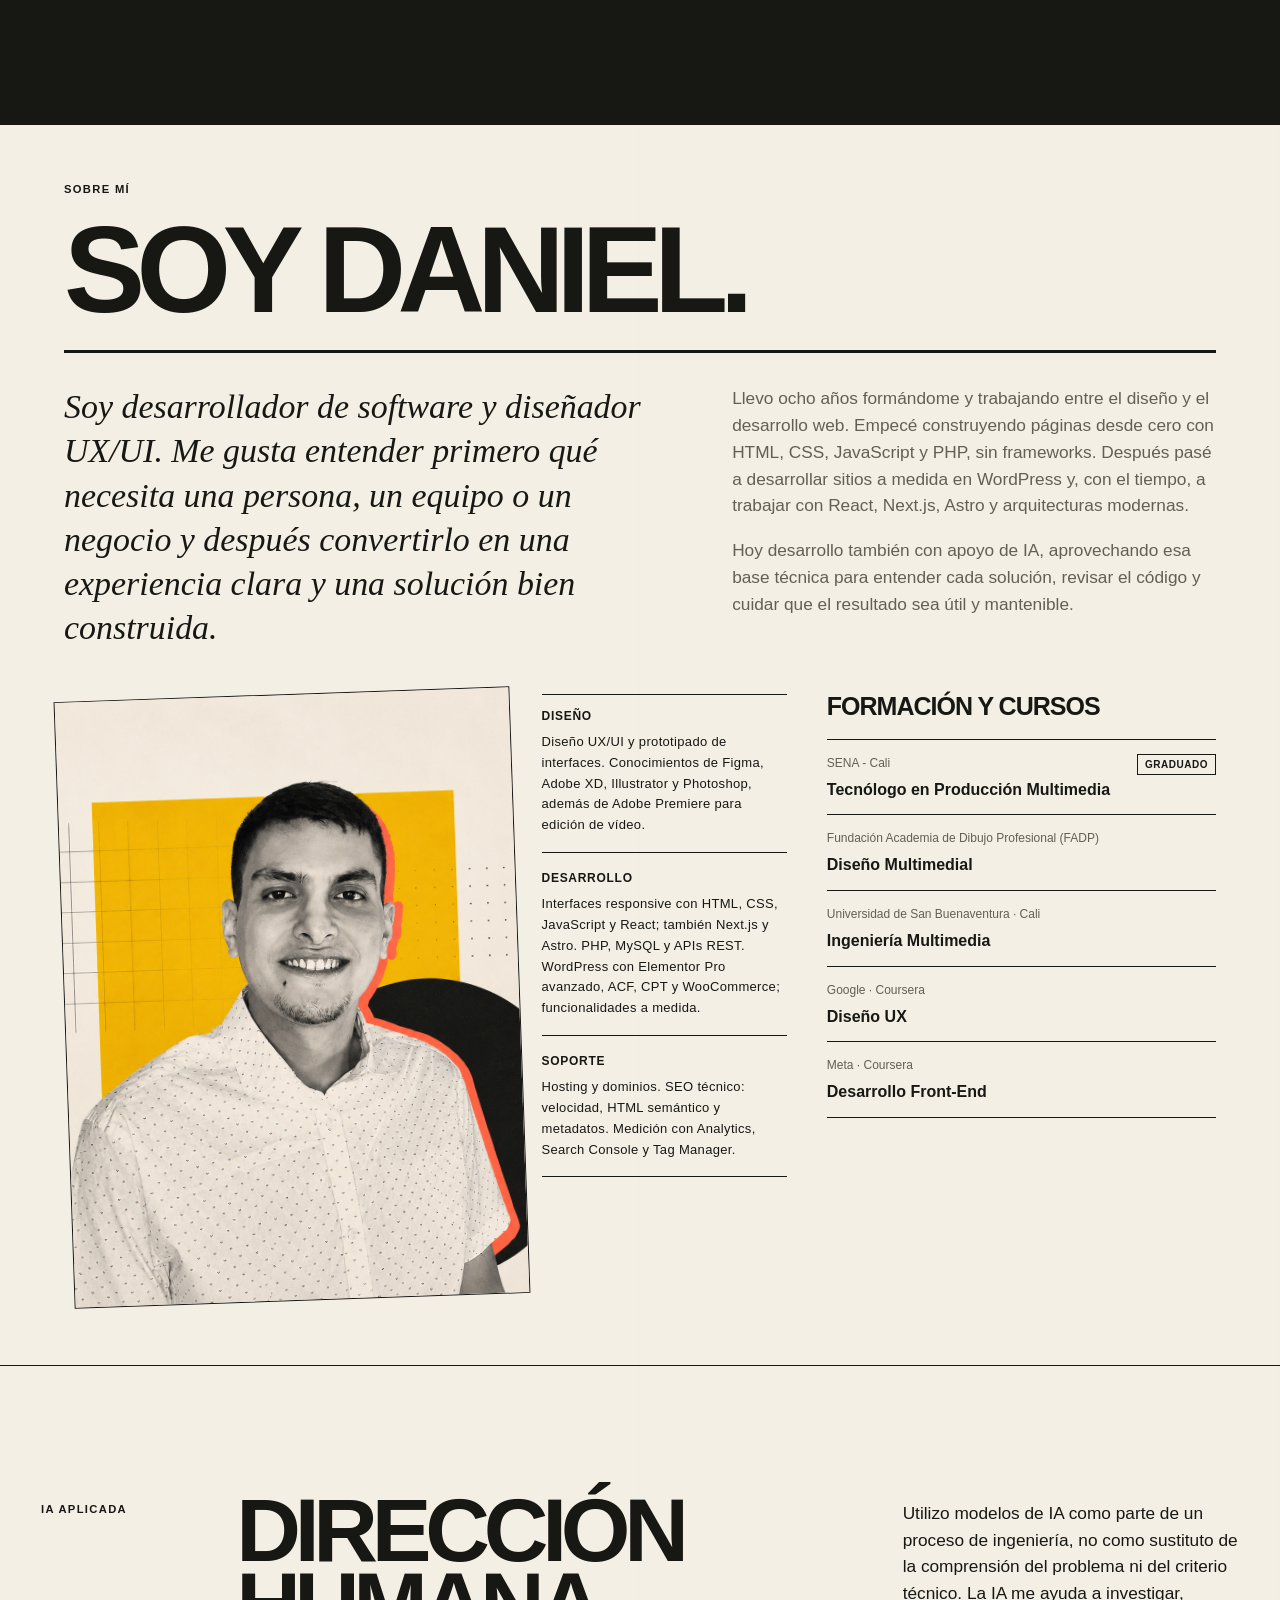
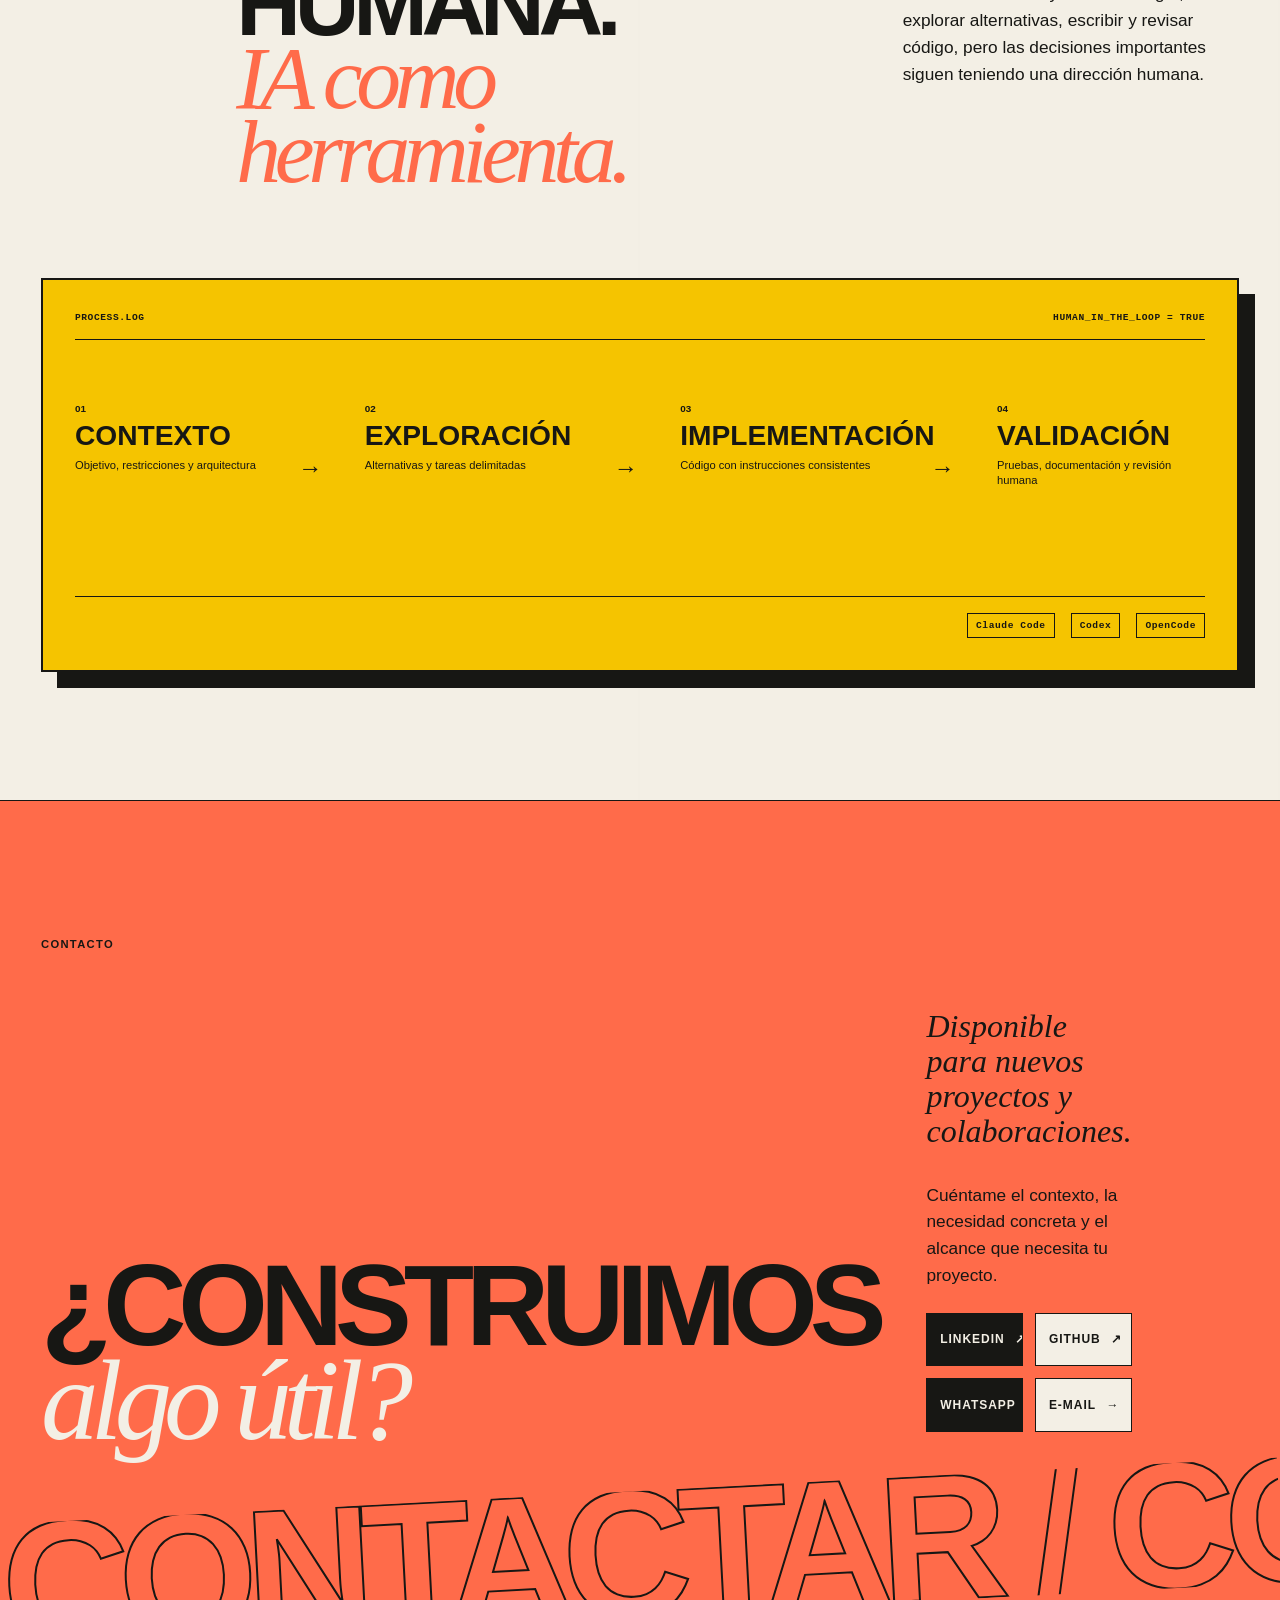
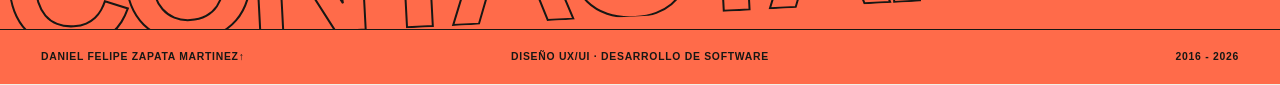
==== commit b0bb8a95: "feat: header fijo, submenú de proyectos y ajustes móviles - Header fijo que se compacta al hacer scr" ====
--- a/index.html
+++ b/index.html
@@ -96,84 +96,17 @@
         <p>Una selección de proyectos profesionales y personales que muestra cómo abordo necesidades distintas: entender el contexto, ordenar la experiencia y construir una solución que funcione. En cada proyecto explico cuál era el reto, cuál fue mi participación y qué decisiones guiaron el trabajo.</p>
       </header>
 
-      <div class="project-group">
-        <div class="project-group__heading reveal">
-          <h3>Proyectos profesionales</h3>
-          <p>Sitios web, tiendas y experiencias digitales desarrolladas para empresas y equipos.</p>
-        </div>
-
-        <div class="project-list">
-          <article class="project-card project-card--canatess reveal" data-project-card="ca-na-tess">
-            <div class="project-card__button">
-              <span class="project-number">01</span>
-              <div class="project-copy">
-                <span class="project-meta"><span>Profesional</span><span>Publicado · 2026</span></span>
-                <h4 id="project-title-ca-na-tess">Ca na Tess</h4>
-                <span class="project-role">Rediseño UX/UI + desarrollo de mejora puntual</span>
-                <span class="project-summary">Rediseñé y desarrollé el formulario de consulta nutricional para pasar de un formulario externo de 12 pasos a una experiencia integrada de 7 pasos.</span>
-              </div>
-              <span class="project-cover cover-form" aria-hidden="true">
-                <img src="imgs proyectos/ca-na-tess.png" alt="">
-              </span>
-              <button class="project-arrow" type="button" data-project="ca-na-tess" aria-labelledby="project-title-ca-na-tess project-cta-ca-na-tess"><span id="project-cta-ca-na-tess">Ver proceso</span><b aria-hidden="true">↗</b></button>
-            </div>
-          </article>
-
-          <article class="project-card project-card--colive reveal" data-project-card="colive">
-            <div class="project-card__button">
-              <span class="project-number">02</span>
-              <div class="project-copy">
-                <span class="project-meta"><span>Profesional</span><span>Propuestas implementadas · 2025</span></span>
-                <h4 id="project-title-colive">Colive</h4>
-                <span class="project-role">Auditoría UX/UI + wireframes + diseño de alta fidelidad</span>
-                <span class="project-summary">Audité el proceso de reserva paso a paso y convertí cada fricción en una propuesta. Colive llevó buena parte de ellas al sitio público.</span>
-              </div>
-              <span class="project-cover cover-colive" aria-hidden="true">
-                <img src="imgs proyectos/colive.png" alt="">
-              </span>
-              <button class="project-arrow" type="button" data-project="colive" aria-labelledby="project-title-colive project-cta-colive"><span id="project-cta-colive">Ver proceso</span><b aria-hidden="true">↗</b></button>
-            </div>
-          </article>
-
-          <article class="project-card project-card--mega reveal" data-project-card="mega">
-            <div class="project-card__button">
-              <span class="project-number">03</span>
-              <div class="project-copy">
-                <span class="project-meta"><span>Profesional</span><span>Publicado · 2025</span></span>
-                <h4 id="project-title-mega">Mega</h4>
-                <span class="project-role">Implementación front-end · Diseño proporcionado en Figma</span>
-                <span class="project-summary">Convertí en un sitio web funcional el diseño completo definido en Figma, implementando sus pantallas en Elementor Pro sobre WordPress.</span>
-              </div>
-              <span class="project-cover cover-mega" aria-hidden="true">
-                <img src="imgs proyectos/mega.png" alt="">
-              </span>
-              <button class="project-arrow" type="button" data-project="mega" aria-labelledby="project-title-mega project-cta-mega"><span id="project-cta-mega">Ver proceso</span><b aria-hidden="true">↗</b></button>
-            </div>
-          </article>
-
-          <article class="project-card project-card--barcelo reveal" data-project-card="barcelo-indajaus">
-            <div class="project-card__button">
-              <span class="project-number">04</span>
-              <div class="project-copy">
-                <span class="project-meta"><span>Profesional</span><span>Publicado · 2024</span></span>
-                <h4 id="project-title-barcelo-indajaus">Barceló Indajaus</h4>
-                <span class="project-role">Implementación e-commerce · WordPress a PrestaShop</span>
-                <span class="project-summary">Reproduje en PrestaShop la tienda que existía en WordPress, trasladando su estructura visual y su experiencia de catálogo y producto.</span>
-              </div>
-              <span class="project-cover cover-shop" aria-hidden="true">
-                <img src="imgs proyectos/barcelo-indajaus.png" alt="">
-              </span>
-              <button class="project-arrow" type="button" data-project="barcelo-indajaus" aria-labelledby="project-title-barcelo-indajaus project-cta-barcelo-indajaus"><span id="project-cta-barcelo-indajaus">Ver proceso</span><b aria-hidden="true">↗</b></button>
-            </div>
-          </article>
-        </div>
-
-        <div class="project-more reveal">
-          <a class="button button--secondary magnetic" href="proyectos.html"><span>Ver todos los proyectos</span><span aria-hidden="true">↗</span></a>
-        </div>
-      </div>
-
-      <div class="project-group project-group--personal">
+      <div class="project-subnav__sentinel" aria-hidden="true"></div>
+      <nav class="project-subnav" aria-label="Proyectos">
+        <span class="project-subnav__label" aria-hidden="true">Proyectos <i>/</i></span>
+        <div class="project-subnav__tabs">
+          <a class="project-subnav__link" href="#proyectos-personales">Personales</a>
+          <a class="project-subnav__link" href="#proyectos-profesionales">Profesionales</a>
+        </div>
+        <a class="project-subnav__top" href="#proyectos">↑ Inicio</a>
+      </nav>
+
+      <div class="project-group project-group--personal" id="proyectos-personales">
         <div class="project-group__heading reveal">
           <h3>Proyectos personales</h3>
           <p>Proyectos que desarrollo por iniciativa propia para explorar ideas, validar decisiones y seguir profundizando en software.</p>
@@ -183,9 +116,9 @@
 
           <article class="project-card project-card--cms reveal" data-project-card="cms-propio">
             <div class="project-card__button">
-              <span class="project-number">05</span>
-              <div class="project-copy">
-                <span class="project-meta"><span>Personal</span><span> EN DESARROLLO · núcleo funcional</span></span>
+              <span class="project-number">01</span>
+              <div class="project-copy">
+                <span class="project-meta"><span>Personal</span><span class="project-status">EN DESARROLLO · núcleo funcional</span></span>
               <h4 id="project-title-cms-propio">CMS AI DZ</h4>
                 <span class="project-role"> Aplicación web full-stack · Next.js React TypeScript Node.js</span>
                 <span class="project-summary">Desarrollé un CMS donde las páginas se crean principalmente desde un chat con IA y después se gestionan, revisan y publican en el panel.</span>
@@ -199,9 +132,9 @@
 
           <article class="project-card project-card--crm reveal" data-project-card="crm-dz">
             <div class="project-card__button">
-              <span class="project-number">06</span>
-              <div class="project-copy">
-                <span class="project-meta"><span>Personal</span><span> VERSION INICIAL · NUCLEO FUNCIONAL</span></span>
+              <span class="project-number">02</span>
+              <div class="project-copy">
+                <span class="project-meta"><span>Personal</span><span class="project-status">VERSION INICIAL · NUCLEO FUNCIONAL</span></span>
                 <h4 id="project-title-crm-dz">CRM DZ</h4>
                 <span class="project-role">Aplicación web full-stack · Next.js React TypeScript Node.js</span>
                 <span class="project-summary">Desarrollé un CRM para centralizar clientes, sitios web, horas de mantenimiento, tickets y reportes dentro de un mismo espacio.</span>
@@ -215,9 +148,9 @@
 
           <article class="project-card project-card--gastos reveal" data-project-card="movimoney">
             <div class="project-card__button">
-              <span class="project-number">07</span>
-              <div class="project-copy">
-                <span class="project-meta"><span>Personal</span><span> VERSION INICIAL · NUCLEO funcional</span></span>
+              <span class="project-number">03</span>
+              <div class="project-copy">
+                <span class="project-meta"><span>Personal</span><span class="project-status">VERSION INICIAL · NUCLEO funcional</span></span>
                 <h4 id="project-title-mis-gastos-local">MoviMoney</h4>
                 <span class="project-role">Aplicación Android · React Native · Local</span>
                 <span class="project-summary">Desarrollé una aplicación Android para registrar ingresos y gastos, consultar el saldo y revisar el historial sin depender de un backend.</span>
@@ -234,10 +167,10 @@
 
           <article class="project-card project-card--calculator reveal" data-project-card="calculadora-ia">
             <div class="project-card__button">
-              <span class="project-number">08</span>
-              <div class="project-copy">
-                <span class="project-meta"><span>Personal</span><span>Demo pública</span></span>
-                <h4 id="project-title-calculadora-ia">Calculadora de presupuestos con chatbot de IA</h4>
+              <span class="project-number">04</span>
+              <div class="project-copy">
+                <span class="project-meta"><span>Personal</span><span class="project-status">Demo pública</span></span>
+                <h4 id="project-title-calculadora-ia" class="project-title--long">Calculadora de presupuestos con chatbot de IA</h4>
                 <span class="project-role">Diseño + desarrollo + integración de IA</span>
                 <span class="project-summary">Construí una calculadora interactiva para estimar presupuestos de reformas e integré un chatbot con IA para acompañar al usuario.</span>
               </div>
@@ -247,6 +180,83 @@
               <button class="project-arrow" type="button" data-project="calculadora-ia" aria-labelledby="project-title-calculadora-ia project-cta-calculadora-ia"><span id="project-cta-calculadora-ia">Ver proceso</span><b aria-hidden="true">↗</b></button>
             </div>
           </article>
+        </div>
+      </div>
+
+      <div class="project-group project-group--professional" id="proyectos-profesionales">
+        <div class="project-group__heading reveal">
+          <h3>Proyectos profesionales</h3>
+          <p>Sitios web, tiendas y experiencias digitales desarrolladas para empresas y equipos.</p>
+        </div>
+
+        <div class="project-list">
+          <article class="project-card project-card--canatess reveal" data-project-card="ca-na-tess">
+            <div class="project-card__button">
+              <span class="project-number">05</span>
+              <div class="project-copy">
+                <span class="project-meta"><span>Profesional</span><span class="project-status">Publicado · 2026</span></span>
+                <h4 id="project-title-ca-na-tess">Ca na Tess</h4>
+                <span class="project-role">Rediseño UX/UI + desarrollo de mejora puntual</span>
+                <span class="project-summary">Rediseñé y desarrollé el formulario de consulta nutricional para pasar de un formulario externo de 12 pasos a una experiencia integrada de 7 pasos.</span>
+              </div>
+              <span class="project-cover cover-form" aria-hidden="true">
+                <img src="imgs proyectos/ca-na-tess.png" alt="">
+              </span>
+              <button class="project-arrow" type="button" data-project="ca-na-tess" aria-labelledby="project-title-ca-na-tess project-cta-ca-na-tess"><span id="project-cta-ca-na-tess">Ver proceso</span><b aria-hidden="true">↗</b></button>
+            </div>
+          </article>
+
+          <article class="project-card project-card--colive reveal" data-project-card="colive">
+            <div class="project-card__button">
+              <span class="project-number">06</span>
+              <div class="project-copy">
+                <span class="project-meta"><span>Profesional</span><span class="project-status">Propuestas implementadas · 2025</span></span>
+                <h4 id="project-title-colive">Colive</h4>
+                <span class="project-role">Auditoría UX/UI + wireframes + diseño de alta fidelidad</span>
+                <span class="project-summary">Audité el proceso de reserva paso a paso y convertí cada fricción en una propuesta. Colive llevó buena parte de ellas al sitio público.</span>
+              </div>
+              <span class="project-cover cover-colive" aria-hidden="true">
+                <img src="imgs proyectos/colive.png" alt="">
+              </span>
+              <button class="project-arrow" type="button" data-project="colive" aria-labelledby="project-title-colive project-cta-colive"><span id="project-cta-colive">Ver proceso</span><b aria-hidden="true">↗</b></button>
+            </div>
+          </article>
+
+          <article class="project-card project-card--mega reveal" data-project-card="mega">
+            <div class="project-card__button">
+              <span class="project-number">07</span>
+              <div class="project-copy">
+                <span class="project-meta"><span>Profesional</span><span class="project-status">Publicado · 2025</span></span>
+                <h4 id="project-title-mega">Mega</h4>
+                <span class="project-role">Implementación front-end · Diseño proporcionado en Figma</span>
+                <span class="project-summary">Convertí en un sitio web funcional el diseño completo definido en Figma, implementando sus pantallas en Elementor Pro sobre WordPress.</span>
+              </div>
+              <span class="project-cover cover-mega" aria-hidden="true">
+                <img src="imgs proyectos/mega.png" alt="">
+              </span>
+              <button class="project-arrow" type="button" data-project="mega" aria-labelledby="project-title-mega project-cta-mega"><span id="project-cta-mega">Ver proceso</span><b aria-hidden="true">↗</b></button>
+            </div>
+          </article>
+
+          <article class="project-card project-card--barcelo reveal" data-project-card="barcelo-indajaus">
+            <div class="project-card__button">
+              <span class="project-number">08</span>
+              <div class="project-copy">
+                <span class="project-meta"><span>Profesional</span><span class="project-status">Publicado · 2024</span></span>
+                <h4 id="project-title-barcelo-indajaus">Barceló Indajaus</h4>
+                <span class="project-role">Implementación e-commerce · WordPress a PrestaShop</span>
+                <span class="project-summary">Reproduje en PrestaShop la tienda que existía en WordPress, trasladando su estructura visual y su experiencia de catálogo y producto.</span>
+              </div>
+              <span class="project-cover cover-shop" aria-hidden="true">
+                <img src="imgs proyectos/barcelo-indajaus.png" alt="">
+              </span>
+              <button class="project-arrow" type="button" data-project="barcelo-indajaus" aria-labelledby="project-title-barcelo-indajaus project-cta-barcelo-indajaus"><span id="project-cta-barcelo-indajaus">Ver proceso</span><b aria-hidden="true">↗</b></button>
+            </div>
+          </article>
+        </div>
+
+        <div class="project-more reveal">
+          <a class="button button--secondary magnetic" href="proyectos.html"><span>Ver todos los proyectos</span><span aria-hidden="true">↗</span></a>
         </div>
       </div>
     </section>
--- a/styles.css
+++ b/styles.css
@@ -19,6 +19,8 @@
   --ease-in-out: cubic-bezier(.65, 0, .35, 1);
   --pad: clamp(1rem, 3.2vw, 3.75rem);
   --header-height: 5rem;
+  --header-compact: 3.75rem;
+  --subnav-height: 2.75rem;
 }
 
 html[data-theme="dark"] {
@@ -105,18 +107,46 @@
 
 .section-shell { padding-inline: var(--pad); }
 
+/* Sticky header: its flow contribution stays at zero (height + negative margin) so heroes keep overlaying it.
+   It hides via `top`, never transform/filter, because those would trap the fixed mobile nav inside it. */
 .site-header {
-  position: absolute;
+  --header-current: var(--header-height);
+  position: sticky;
   z-index: 100;
-  inset: 0 0 auto;
-  min-height: var(--header-height);
+  top: 0;
+  height: var(--header-current);
+  margin-bottom: calc(-1 * var(--header-current));
   padding: 1rem var(--pad);
   display: grid;
   grid-template-columns: 1fr auto 1fr;
   align-items: center;
   gap: 1rem;
   border-bottom: 1px solid var(--line);
-}
+  transition: top .45s var(--ease-out), height .35s var(--ease-out), margin-bottom .35s var(--ease-out), padding .35s var(--ease-out);
+}
+
+.site-header::before {
+  content: "";
+  position: absolute;
+  z-index: -1;
+  inset: 0;
+  background: color-mix(in srgb, var(--paper) 92%, transparent);
+  backdrop-filter: blur(10px);
+  opacity: 0;
+  pointer-events: none;
+  transition: opacity .35s var(--ease-out);
+}
+
+.site-header.is-scrolled { --header-current: var(--header-compact); padding-block: .5rem; }
+.site-header.is-scrolled::before { opacity: 1; }
+.site-header.is-hidden { top: calc(-1 * var(--header-current) - 1px); }
+
+/* Offset for sticky elements under the header; 0 while the header is tucked away. */
+html { --header-offset: var(--header-compact); }
+html.header-hidden { --header-offset: 0px; }
+
+main section[id], .site-footer[id] { scroll-margin-top: var(--header-compact); }
+.project-group[id] { scroll-margin-top: calc(var(--header-compact) + var(--subnav-height)); }
 
 .wordmark {
   justify-self: start;
@@ -352,6 +382,53 @@
 .section-heading h2, .about h2, .contact h2 { margin: 0; font: 900 clamp(3rem, 7vw, 7.5rem)/.82 var(--display); letter-spacing: -.07em; text-transform: uppercase; }
 .section-heading h2 em, .contact h2 em { color: var(--coral); font-family: var(--serif); font-weight: 400; text-transform: none; }
 .section-heading > p:last-child { margin: .35rem 0 0; max-width: 58ch; }
+
+/* Projects subnav: translucent tab bar under the section heading; sticks below the header while projects are on screen. */
+.project-subnav__sentinel { height: 1px; margin-bottom: -1px; }
+.project-subnav {
+  position: sticky;
+  z-index: 50;
+  top: var(--header-offset);
+  margin: 0 calc(-1 * var(--pad)) clamp(3rem, 5vw, 5rem);
+  padding-inline: var(--pad);
+  display: flex;
+  align-items: center;
+  gap: 2.25rem;
+  border-top: 1px solid transparent;
+  border-bottom: 1px solid color-mix(in srgb, var(--line) 15%, transparent);
+  background: color-mix(in srgb, var(--paper) 88%, transparent);
+  backdrop-filter: blur(14px);
+  -webkit-backdrop-filter: blur(14px);
+  transition: top .45s var(--ease-out), border-color .3s var(--ease-out), box-shadow .35s var(--ease-out), opacity .5s var(--ease-out), transform .5s var(--ease-out);
+}
+.project-subnav.is-pinned { border-top-color: color-mix(in srgb, var(--line) 15%, transparent); box-shadow: 0 10px 30px -15px color-mix(in srgb, var(--ink) 10%, transparent); }
+html[data-theme="dark"] .project-subnav.is-pinned { box-shadow: 0 12px 32px -12px rgb(0 0 0 / .55); }
+.project-subnav__label,
+.project-subnav__top { color: var(--muted); font-size: .7rem; font-weight: 850; letter-spacing: .12em; text-transform: uppercase; white-space: nowrap; }
+.project-subnav__label { max-width: 0; margin-right: -2.25rem; overflow: hidden; opacity: 0; transition: max-width .5s var(--ease-out), margin .5s var(--ease-out), opacity .35s var(--ease-out); }
+.project-subnav__label i { font-style: normal; }
+.project-subnav__tabs { display: flex; gap: 2.25rem; min-width: 0; }
+.project-subnav__link {
+  position: relative;
+  padding-block: 1.1rem;
+  color: var(--muted);
+  font: 500 .95rem/1 var(--body);
+  text-decoration: none;
+  white-space: nowrap;
+  transition: color .25s var(--ease-out);
+}
+.project-subnav__link::after { content: ""; position: absolute; left: 0; right: 0; bottom: -1px; height: 2px; background: currentColor; transform: scaleX(0); transform-origin: left; transition: transform .35s var(--ease-out); }
+.project-subnav__link:hover, .project-subnav__link[aria-current="true"] { color: var(--ink); }
+.project-subnav__link[aria-current="true"] { font-weight: 650; }
+.project-subnav__link:hover::after, .project-subnav__link[aria-current="true"]::after { transform: scaleX(1); }
+.project-subnav__top { margin-left: auto; padding-block: 1.1rem; text-decoration: none; transition: opacity .35s var(--ease-out), visibility .35s, color .25s var(--ease-out); }
+.project-subnav__top:hover { color: var(--ink); }
+.project-subnav__link:focus-visible, .project-subnav__top:focus-visible { outline-offset: -3px; }
+.js .project-subnav:not(.is-pinned) .project-subnav__top { opacity: 0; visibility: hidden; }
+@media (min-width: 900px) {
+  .project-subnav.is-pinned .project-subnav__label { max-width: 12rem; margin-right: 0; opacity: 1; }
+}
+.js .project-subnav:not(.is-visible) { opacity: 0; transform: translateY(-.5rem); }
 
 .project-group + .project-group { margin-top: clamp(5rem, 9vw, 9rem); }
 .project-group__heading { display: grid; grid-template-columns: 1fr 1fr; align-items: end; gap: 2rem; padding-bottom: 1.25rem; border-bottom: 3px solid var(--line); }
@@ -861,6 +938,9 @@
   .site-header { grid-template-columns: 1fr auto; }
   .main-nav { position: fixed; z-index: 800; left: 50%; bottom: .65rem; width: min(calc(100% - 1.25rem), 31rem); min-height: 3.5rem; padding: .35rem .55rem; display: flex; justify-content: space-around; gap: .25rem; border: 1px solid var(--ink); border-radius: 999px; background: color-mix(in srgb, var(--paper) 92%, transparent); box-shadow: 0 .45rem 1.5rem rgb(0 0 0 / 14%); backdrop-filter: blur(10px); transform: translateX(-50%); }
   .main-nav a { padding: .65rem .45rem; font-size: .64rem; }
+  .project-subnav__label, .project-subnav__top { display: none; }
+  .project-subnav__tabs { gap: 1.5rem; overflow-x: auto; scrollbar-width: none; }
+  .project-subnav__tabs::-webkit-scrollbar { display: none; }
   .hero { min-height: 50rem; }
   .hero-bottom { grid-template-columns: 1fr; }
   .hero-actions { justify-self: start; }
@@ -899,14 +979,18 @@
   .project-group__heading p { justify-self: start; }
   .project-more { justify-content: flex-start; }
   .project-more .button { width: 100%; }
-  .project-card__button { min-height: 0; grid-template-columns: 2rem minmax(0, 1fr) 7.5rem; padding-block: 1.5rem 2rem; }
-  .project-copy { min-width: 0; }
+  /* Single column: the number sits beside the meta row and the arrow drops below the copy. */
+  .project-card__button { min-height: 0; grid-template-columns: minmax(0, 1fr); gap: 1.25rem; padding-block: 1.5rem 2rem; }
+  .project-copy { min-width: 0; grid-column: 1; grid-row: 1; }
   .project-copy h4, .project-summary, .project-tags { overflow-wrap: break-word; }
-  .project-number { grid-row: 1; }
-  .project-copy { grid-column: 2; }
-  .project-arrow { grid-column: 3; grid-row: 1; }
-  .project-cover { grid-column: 1 / -1; height: 14rem; margin-top: .75rem; transform: none; }
-  .project-copy h4 { font-size: clamp(2.1rem, 11vw, 4rem); }
+  .project-card__button .project-number { position: absolute; top: 1.5rem; left: 0; line-height: 1.5; }
+  .project-card__button .project-meta { padding-left: 2.25rem; }
+  .project-arrow { grid-column: 1; grid-row: 2; justify-self: start; }
+  .project-cover { grid-column: 1; grid-row: 3; height: 14rem; transform: none; }
+  .project-copy h4 { font-size: clamp(2.4rem, 12vw, 3.4rem); }
+  .project-copy h4.project-title--long { font-size: clamp(2rem, 10vw, 2.9rem); }
+  .project-meta { align-items: center; }
+  .project-status { font-size: 7px; }
   .service-item { grid-template-columns: 2.25rem 1fr; gap: 1rem; }
   .service-item p, .service-item ul { grid-column: 2; }
   .workflow-list li { grid-template-columns: 2.5rem 1fr; gap: 1rem; }
@@ -961,7 +1045,6 @@
   .hero-kicker { max-width: 100%; border-radius: 0; }
   .main-nav { width: calc(100% - .75rem); }
   .main-nav a { padding-inline: .25rem; font-size: .57rem; }
-  .project-card__button { grid-template-columns: 1.6rem minmax(0, 1fr) 7rem; }
   .project-meta { flex-direction: column; }
 }
 
@@ -970,6 +1053,7 @@
   *, *::before, *::after { animation-duration: .01ms !important; animation-iteration-count: 1 !important; transition-duration: .01ms !important; }
   .js .reveal { opacity: 1; transform: none; }
   .ticker__track { animation: none !important; transform: none !important; }
+  .js .project-subnav:not(.is-visible) { opacity: 1; transform: none; }
   .cursor { display: none !important; }
   .case-media__scrub-hint { display: none; }
 }
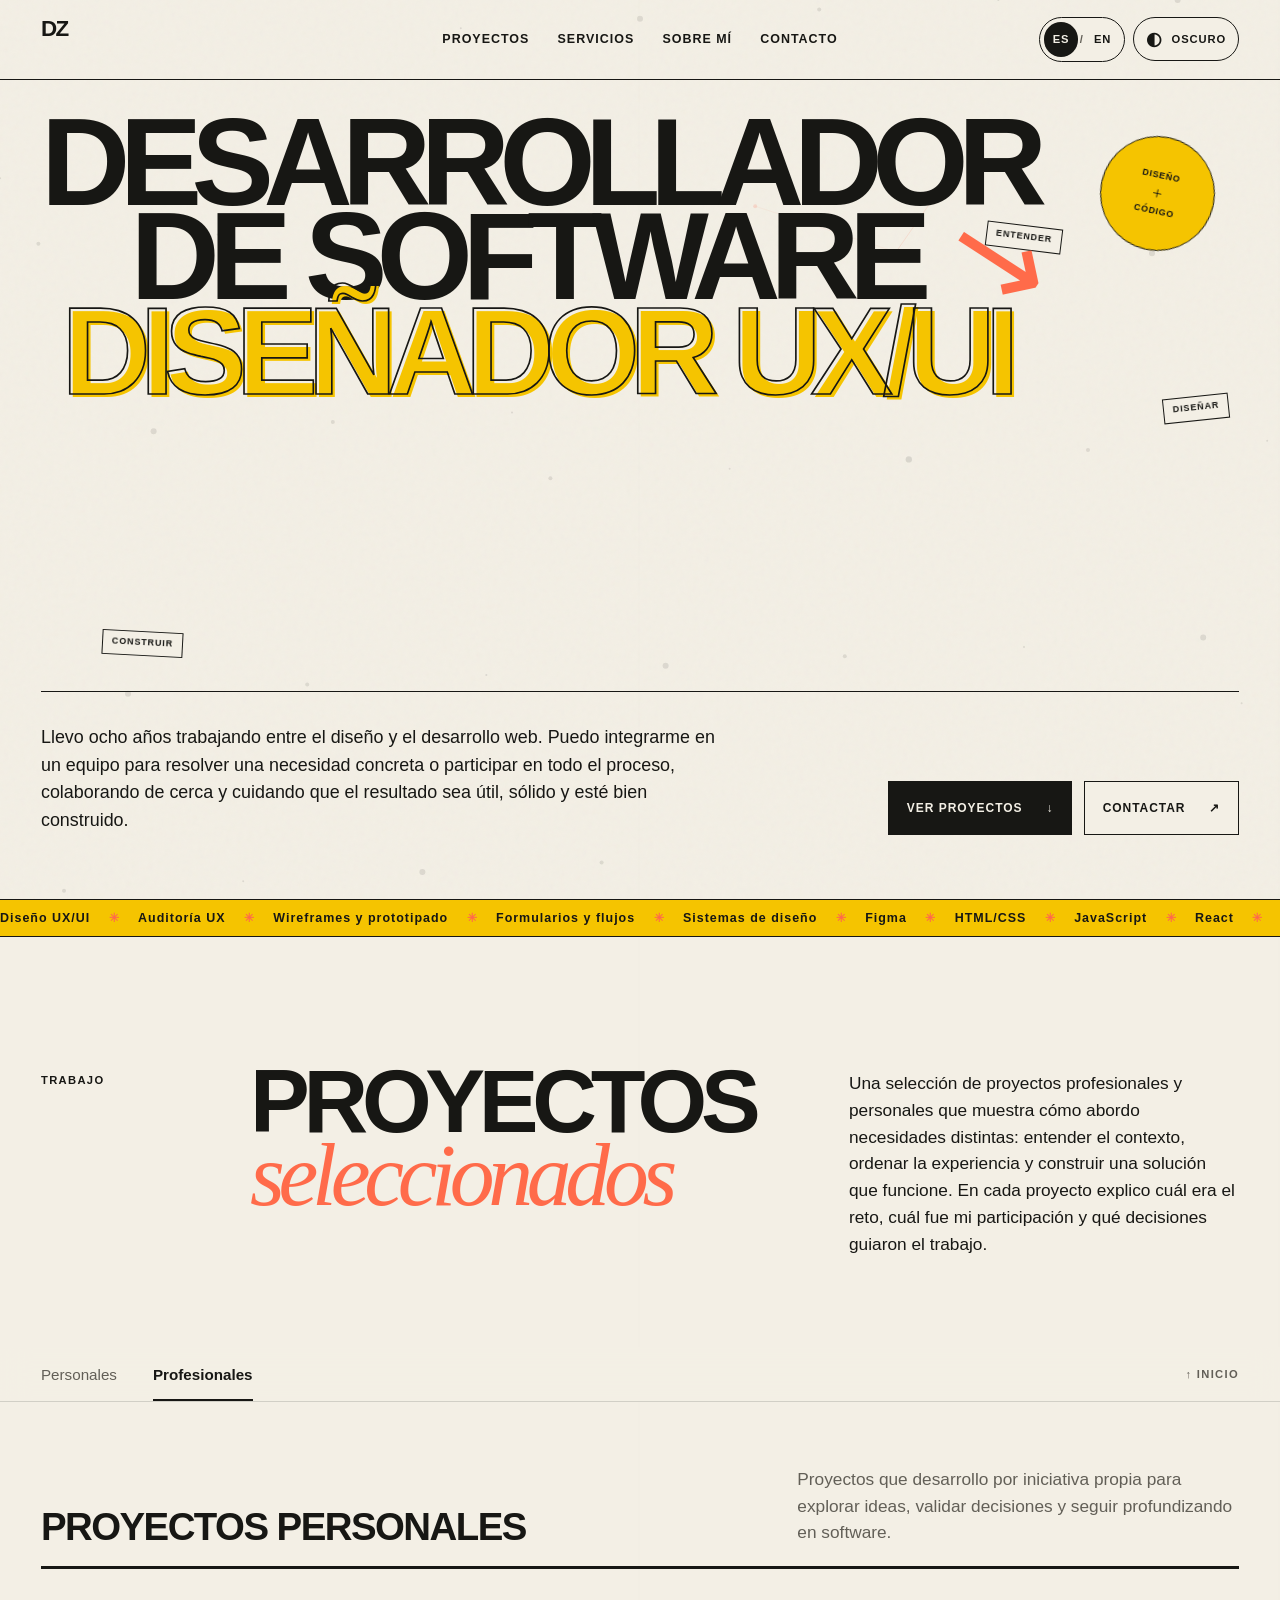
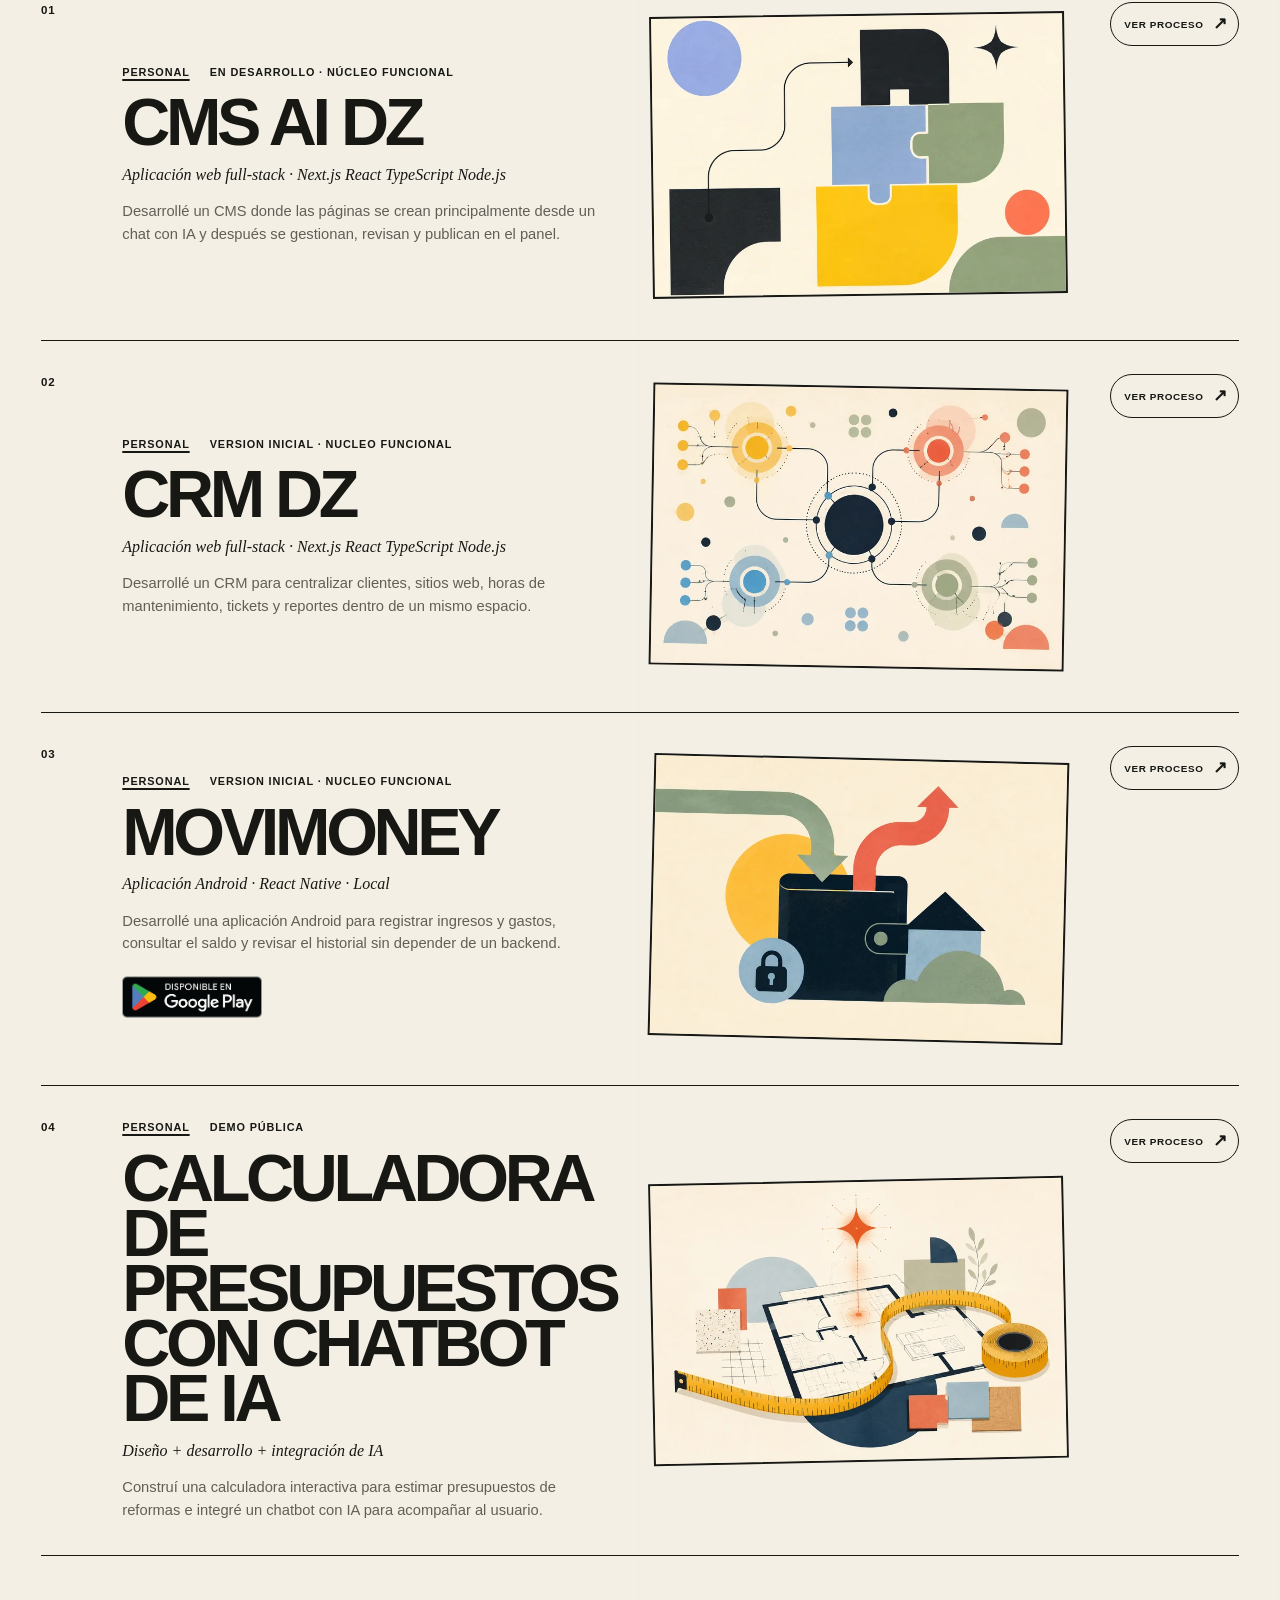
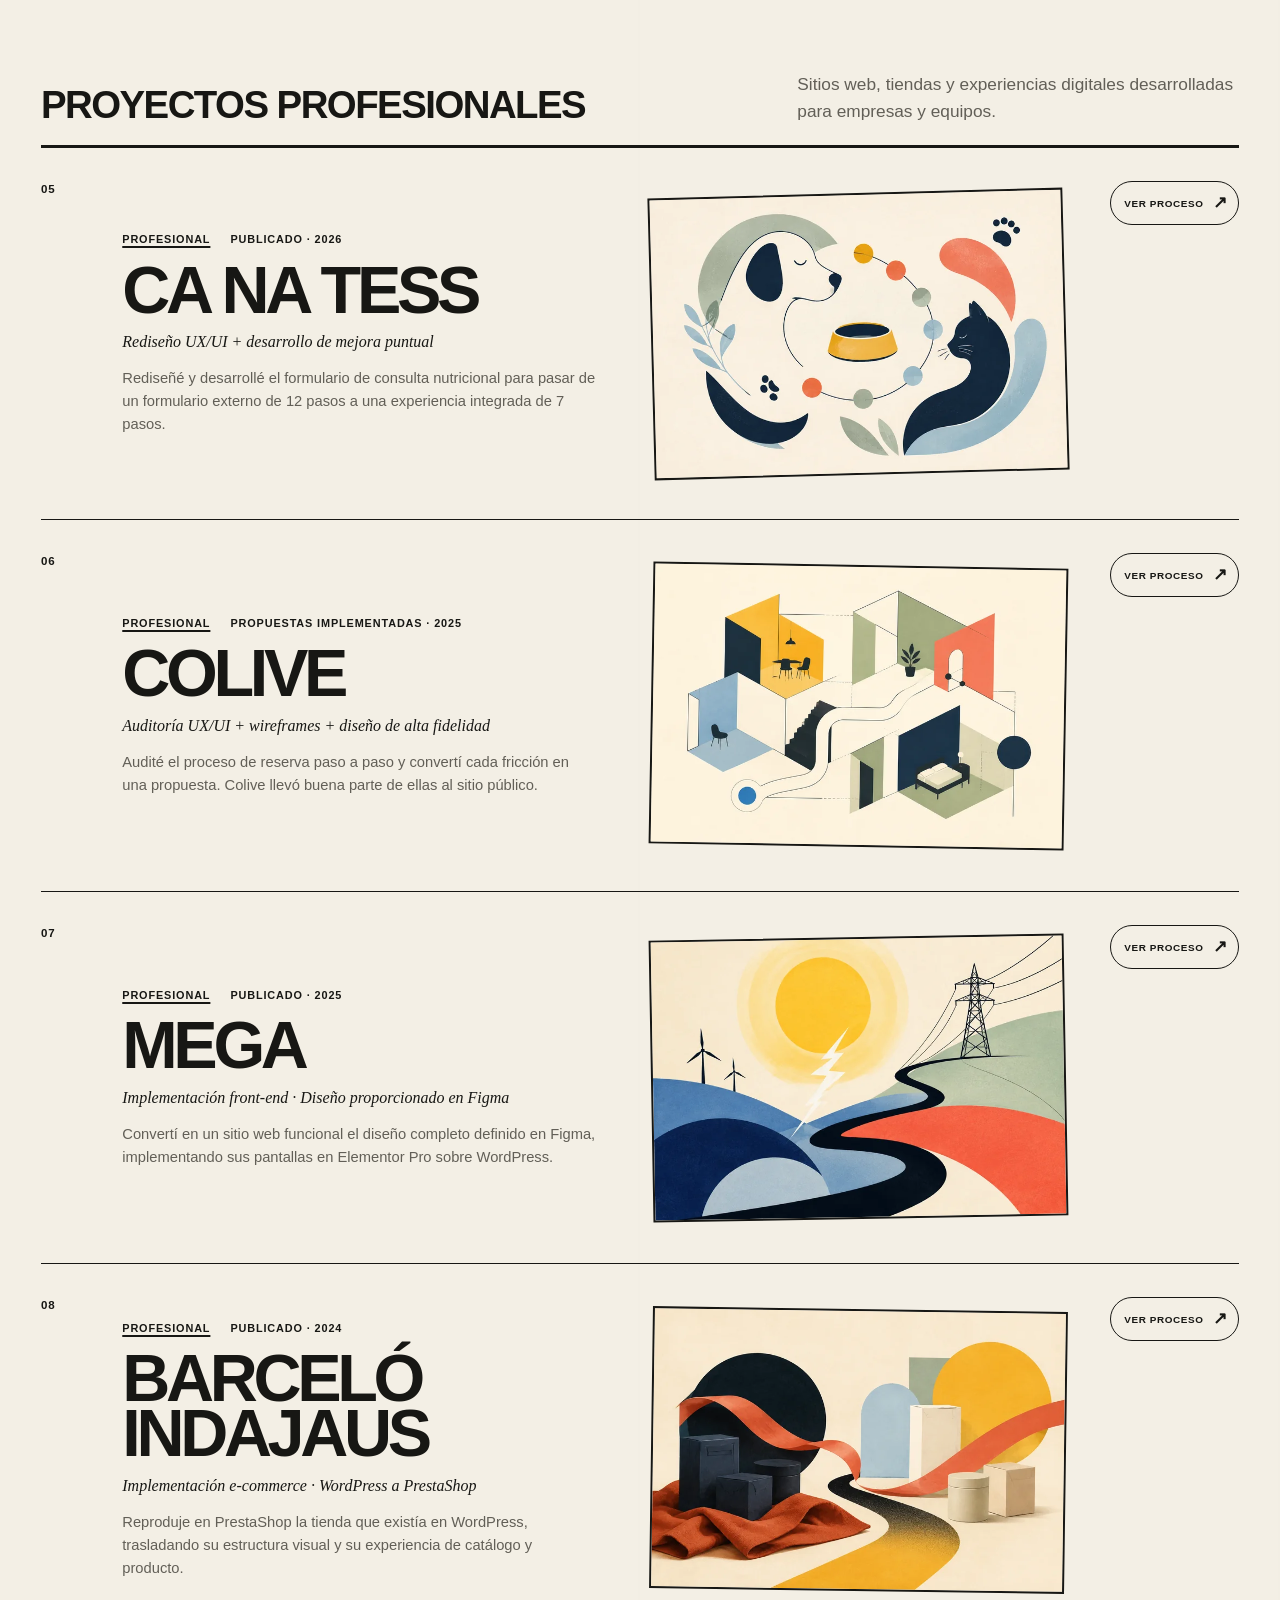
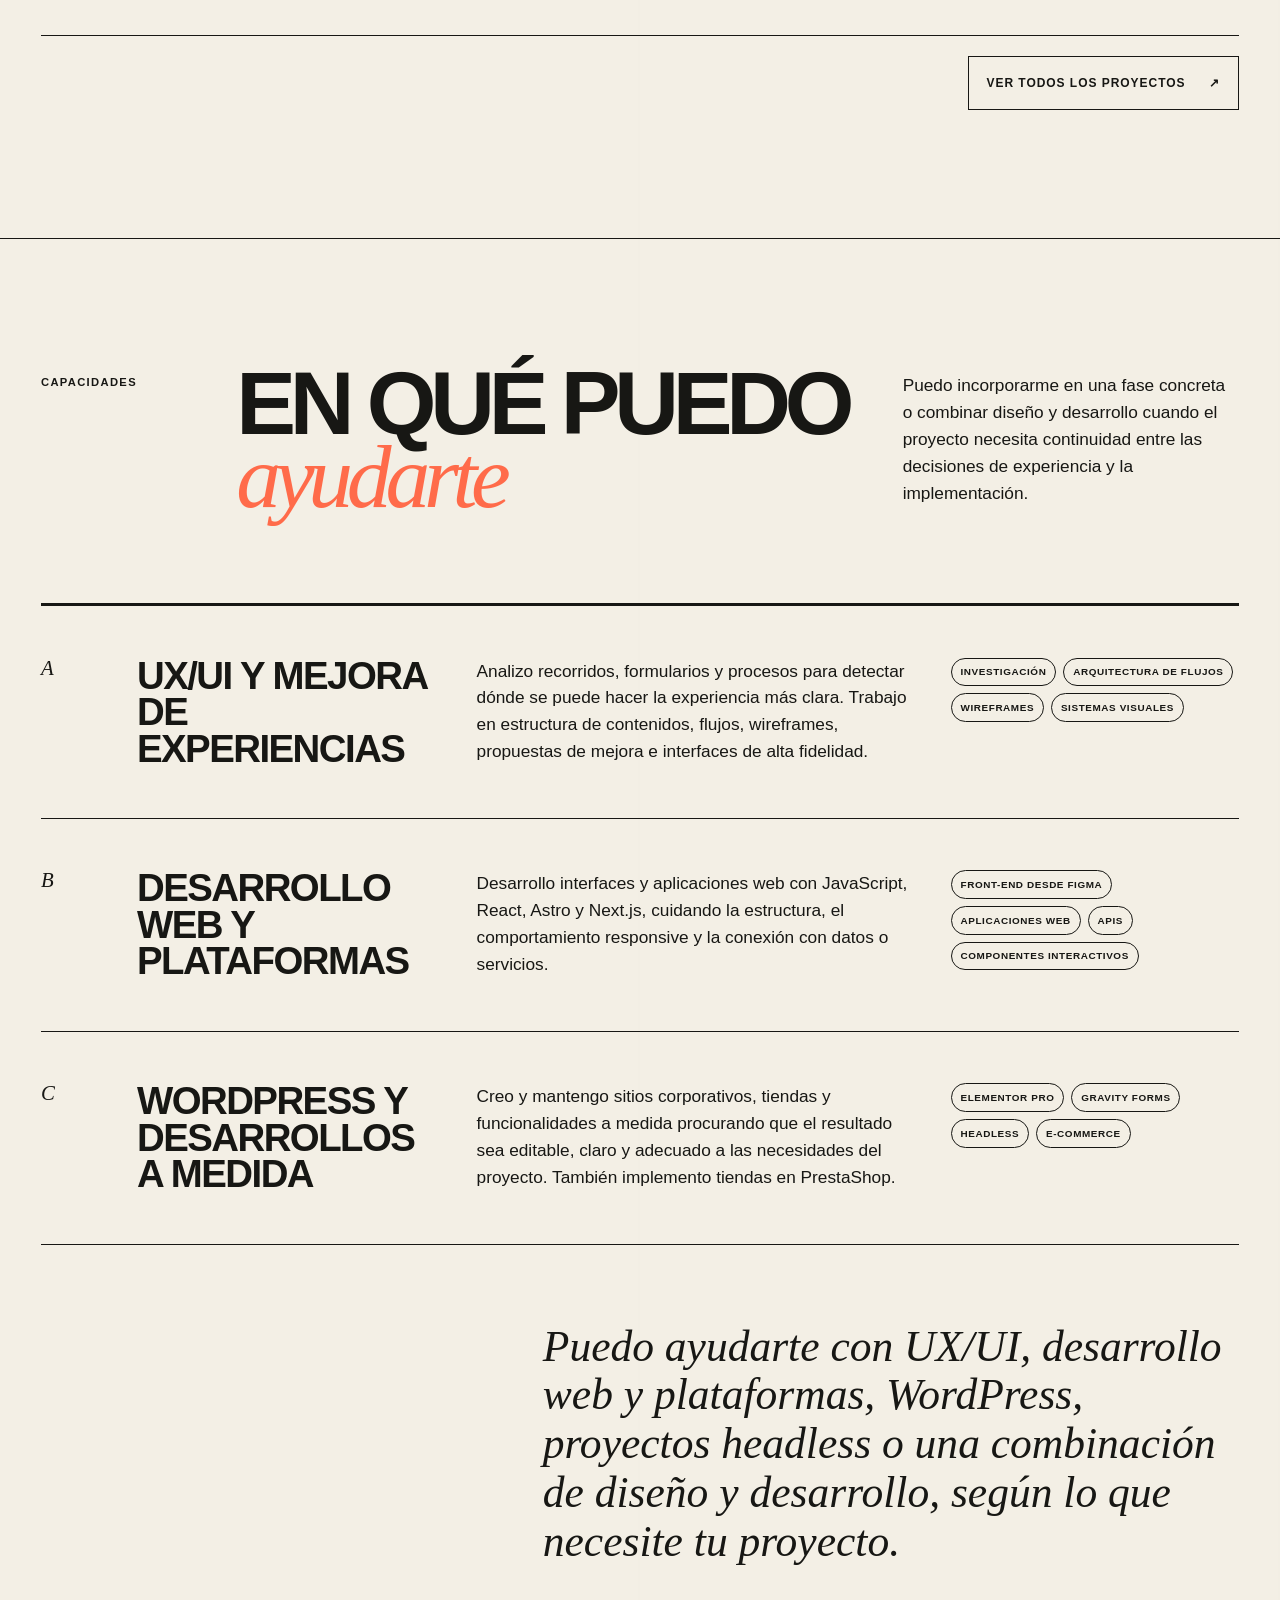
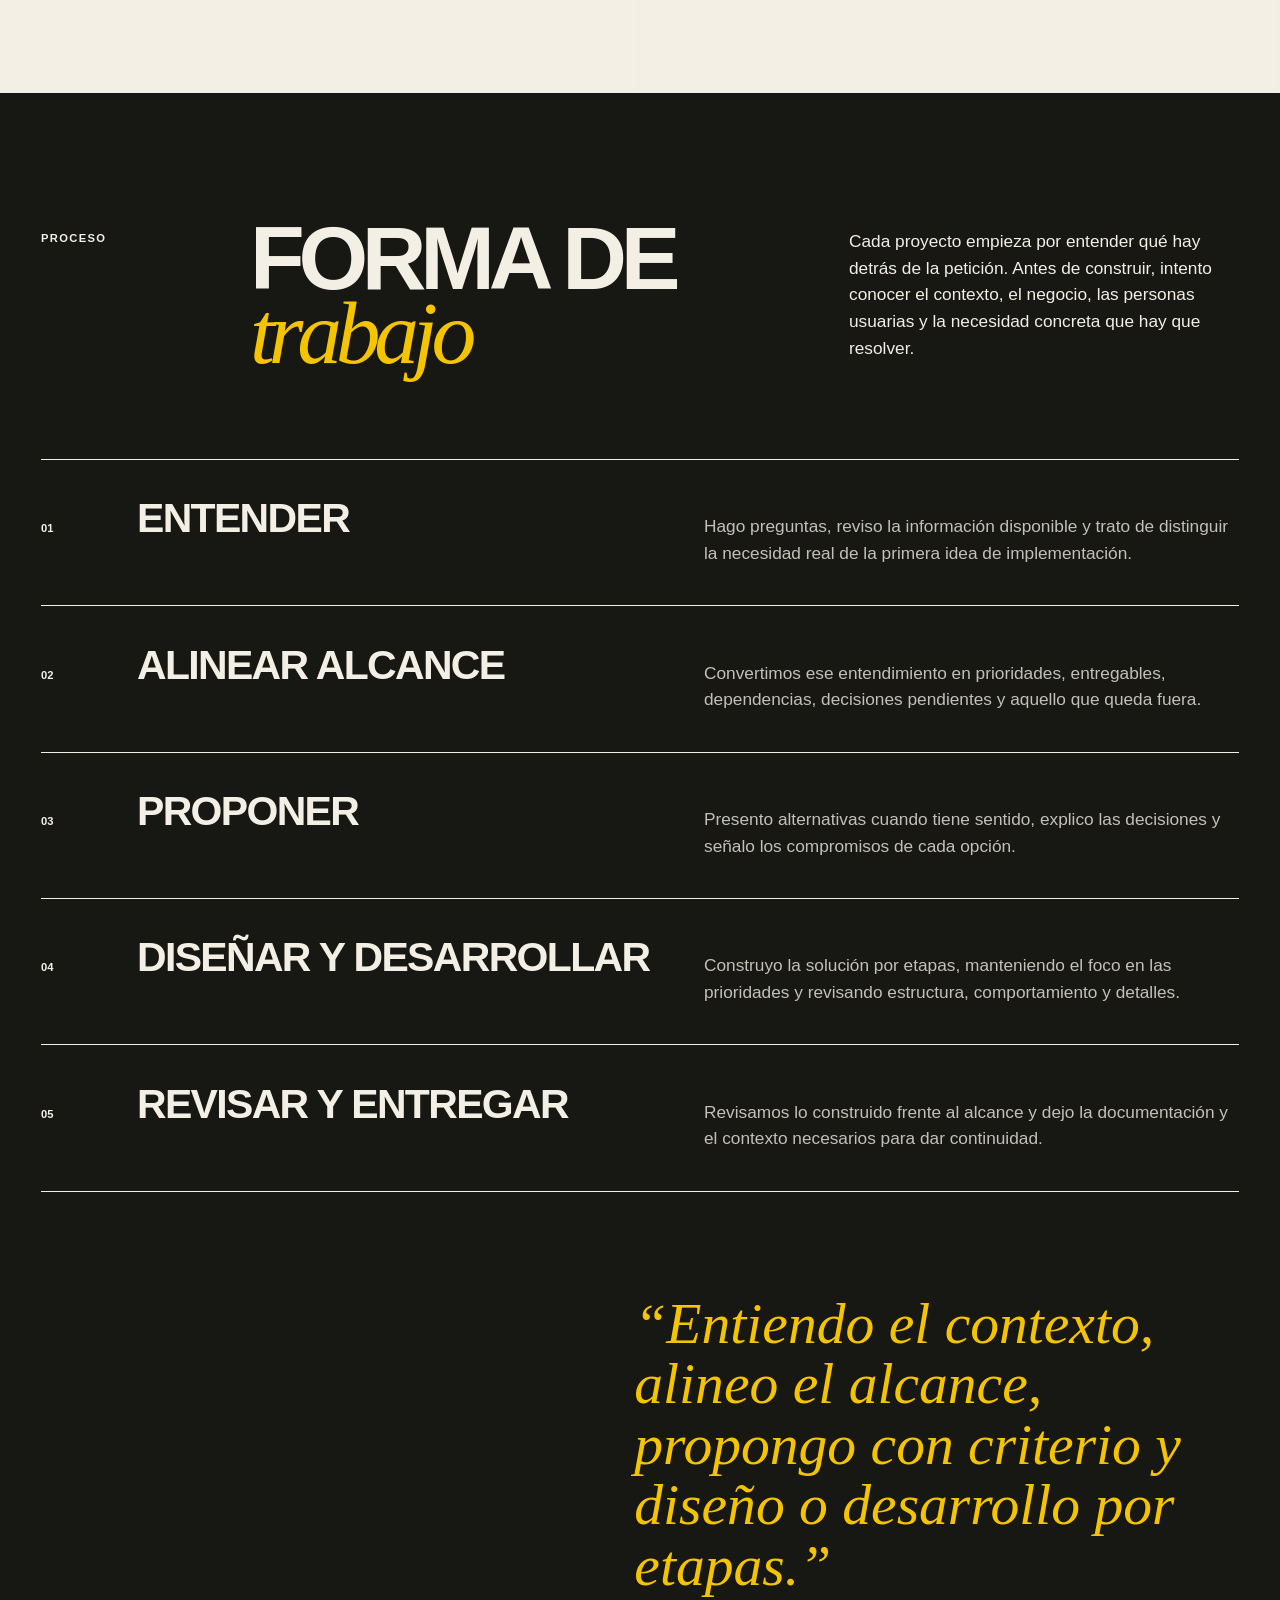
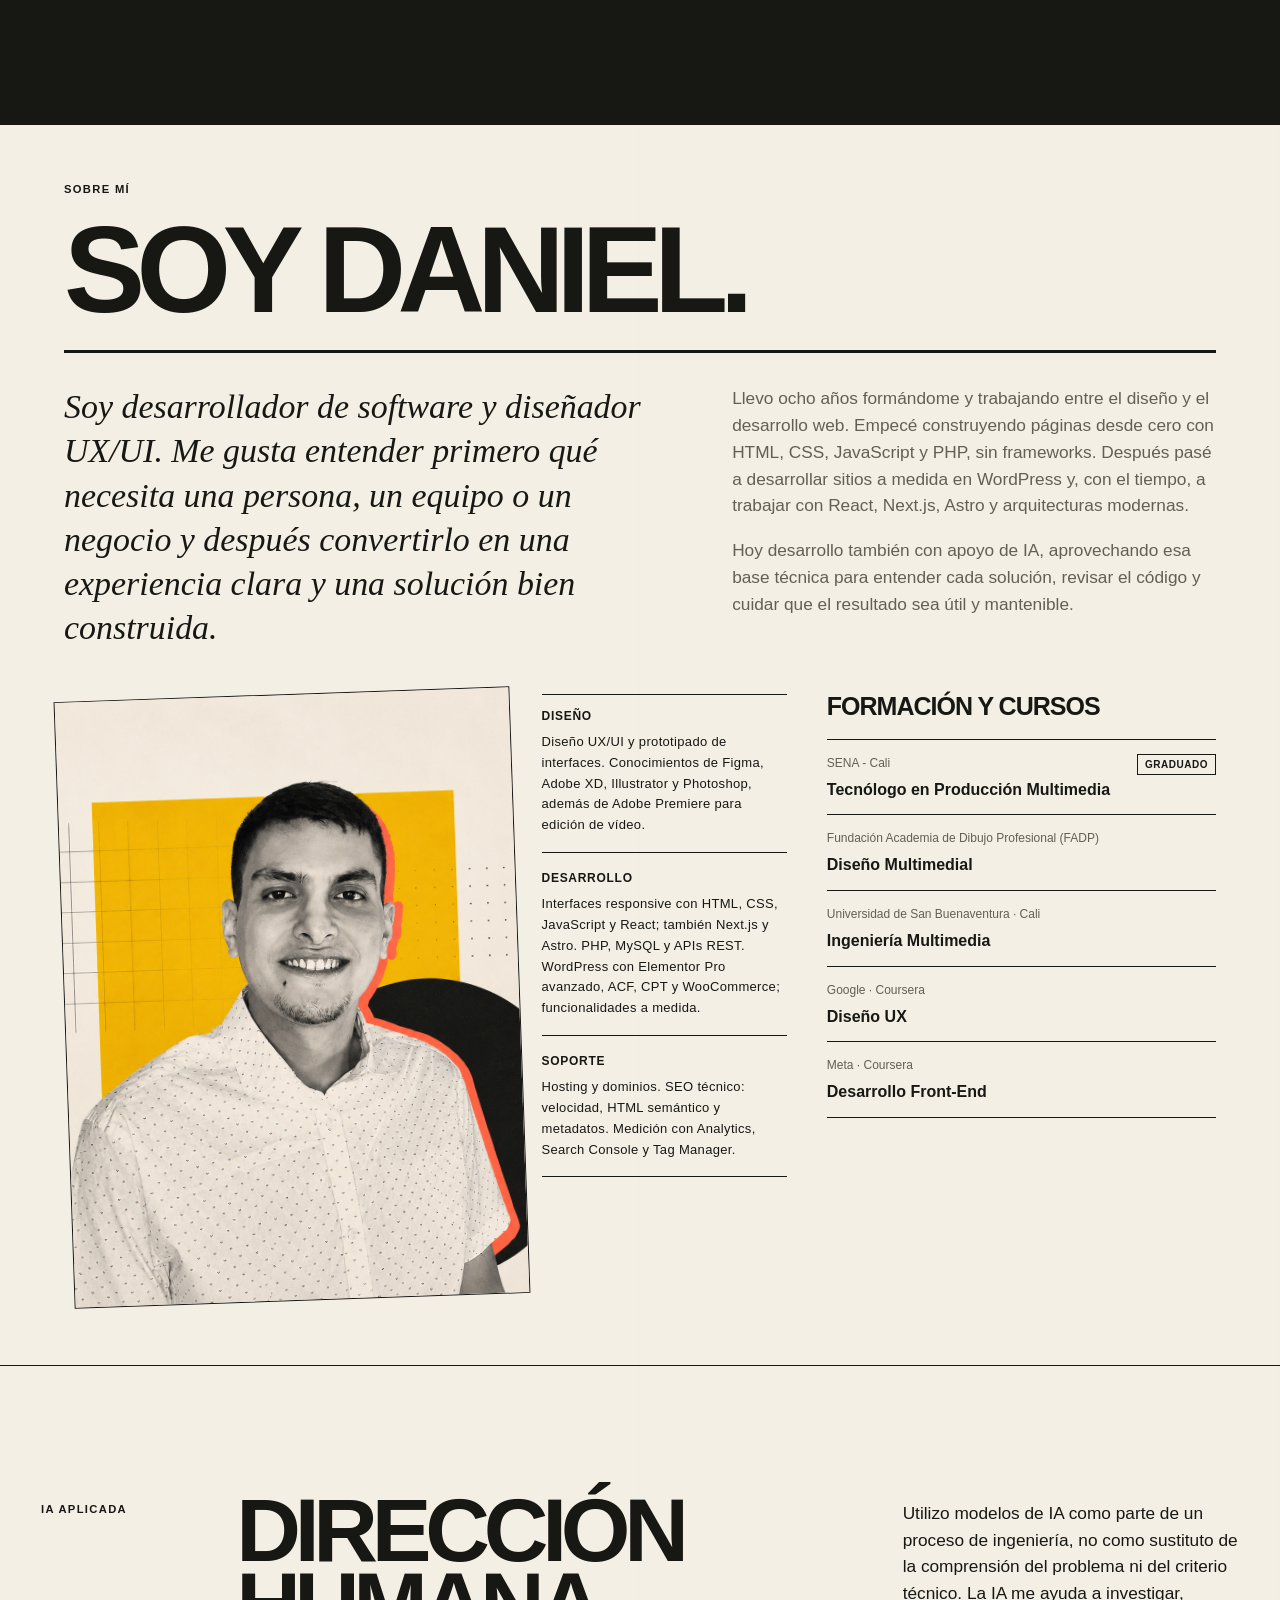
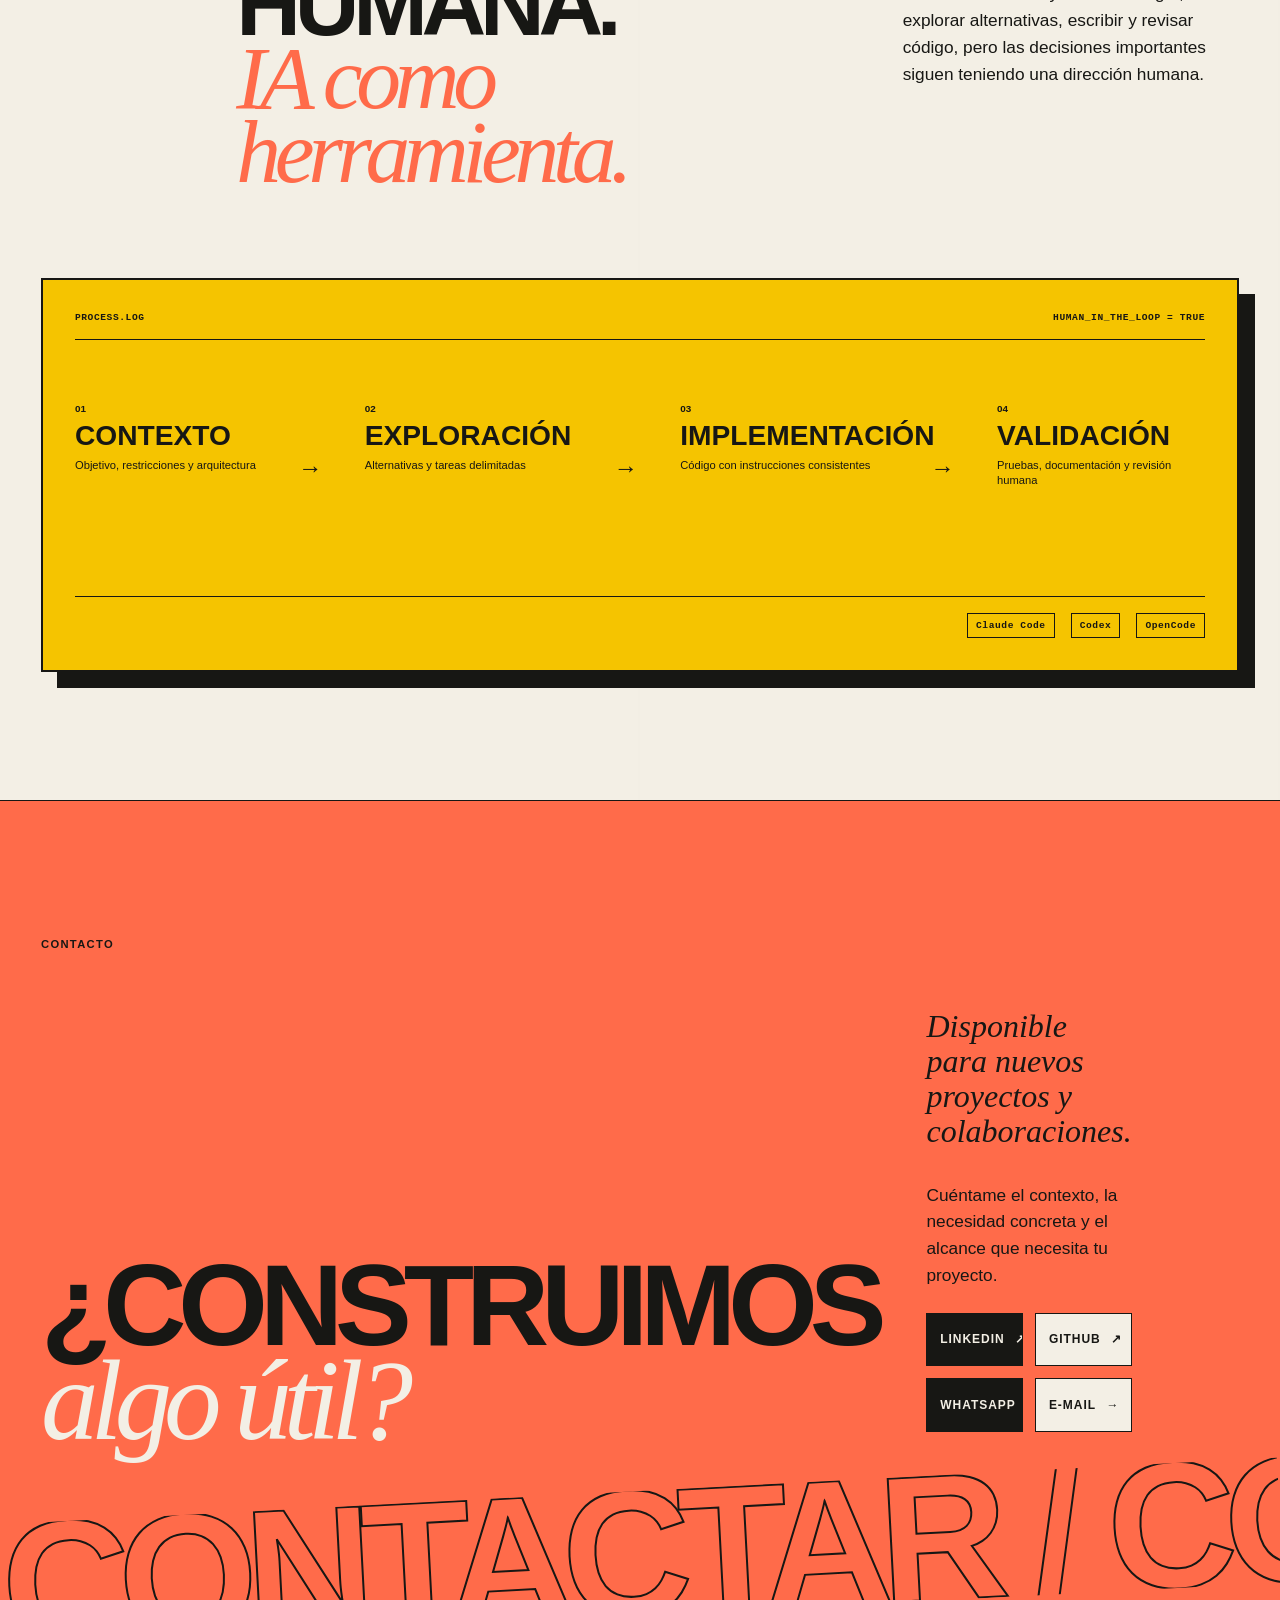
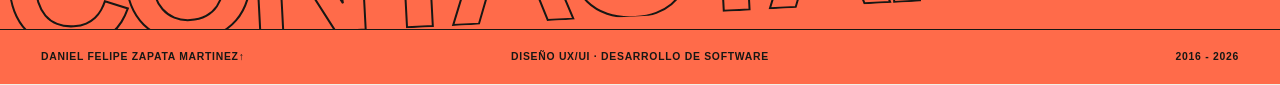
==== commit dcea0a67: "perf: optimizar imágenes del portafolio y corregir jerarquía de encabezados" ====
--- a/index.html
+++ b/index.html
@@ -124,7 +124,7 @@
                 <span class="project-summary">Desarrollé un CMS donde las páginas se crean principalmente desde un chat con IA y después se gestionan, revisan y publican en el panel.</span>
               </div>
               <span class="project-cover cover-cms" aria-hidden="true">
-                <img src="imgs proyectos/cms-ai-dz.png" alt="">
+                <img src="imgs proyectos/cms-ai-dz-1448w.webp" srcset="imgs%20proyectos/cms-ai-dz-768w.webp 768w, imgs%20proyectos/cms-ai-dz-1448w.webp 1448w" sizes="(max-width: 720px) calc(100vw - 2rem), (max-width: 980px) max(15rem, calc(36.77vw - 68.58px)), (max-width: 1692px) max(19rem, calc(39.10vw - 85.67px)), (max-width: 1875px) max(19rem, calc(42.66vw - 145.82px)), max(19rem, calc(45.57vw - 178.64px))" alt="">
               </span>
               <button class="project-arrow" type="button" data-project="cms-propio" aria-labelledby="project-title-cms-propio project-cta-cms-propio"><span id="project-cta-cms-propio">Ver proceso</span><b aria-hidden="true">↗</b></button>
             </div>
@@ -140,7 +140,7 @@
                 <span class="project-summary">Desarrollé un CRM para centralizar clientes, sitios web, horas de mantenimiento, tickets y reportes dentro de un mismo espacio.</span>
               </div>
               <span class="project-cover cover-crm" aria-hidden="true">
-                <img src="imgs proyectos/crm-dz.png" alt="">
+                <img src="imgs proyectos/crm-dz-1536w.webp" srcset="imgs%20proyectos/crm-dz-768w.webp 768w, imgs%20proyectos/crm-dz-1536w.webp 1536w" sizes="(max-width: 720px) calc(100vw - 2rem), (max-width: 980px) max(15rem, calc(36.77vw - 68.58px)), (max-width: 1692px) max(19rem, calc(39.10vw - 85.67px)), (max-width: 1875px) max(19rem, calc(42.66vw - 145.82px)), max(19rem, calc(45.57vw - 178.64px))" alt="">
               </span>
               <button class="project-arrow" type="button" data-project="crm-dz" aria-labelledby="project-title-crm-dz project-cta-crm-dz"><span id="project-cta-crm-dz">Ver proceso</span><b aria-hidden="true">↗</b></button>
             </div>
@@ -159,7 +159,7 @@
                 </a>
               </div>
               <span class="project-cover cover-gastos" aria-hidden="true">
-                <img src="imgs proyectos/mis-gastos-local.png" alt="">
+                <img src="imgs proyectos/mis-gastos-local-1536w.webp" srcset="imgs%20proyectos/mis-gastos-local-768w.webp 768w, imgs%20proyectos/mis-gastos-local-1536w.webp 1536w" sizes="(max-width: 720px) calc(100vw - 2rem), (max-width: 980px) max(15rem, calc(36.77vw - 68.58px)), (max-width: 1692px) max(19rem, calc(39.10vw - 85.67px)), (max-width: 1875px) max(19rem, calc(42.66vw - 145.82px)), max(19rem, calc(45.57vw - 178.64px))" alt="">
               </span>
               <button class="project-arrow" type="button" data-project="movimoney" aria-labelledby="project-title-mis-gastos-local project-cta-mis-gastos-local"><span id="project-cta-mis-gastos-local">Ver proceso</span><b aria-hidden="true">↗</b></button>
             </div>
@@ -175,7 +175,7 @@
                 <span class="project-summary">Construí una calculadora interactiva para estimar presupuestos de reformas e integré un chatbot con IA para acompañar al usuario.</span>
               </div>
               <span class="project-cover cover-calculator" aria-hidden="true">
-                <img src="imgs proyectos/calculadora-de-presupuestos-con-chatbot-de-ia.png" alt="">
+                <img src="imgs proyectos/calculadora-de-presupuestos-con-chatbot-de-ia-1536w.webp" srcset="imgs%20proyectos/calculadora-de-presupuestos-con-chatbot-de-ia-768w.webp 768w, imgs%20proyectos/calculadora-de-presupuestos-con-chatbot-de-ia-1536w.webp 1536w" sizes="(max-width: 720px) calc(100vw - 2rem), (max-width: 980px) max(15rem, calc(36.77vw - 68.58px)), (max-width: 1692px) max(19rem, calc(39.10vw - 85.67px)), (max-width: 1875px) max(19rem, calc(42.66vw - 145.82px)), max(19rem, calc(45.57vw - 178.64px))" alt="">
               </span>
               <button class="project-arrow" type="button" data-project="calculadora-ia" aria-labelledby="project-title-calculadora-ia project-cta-calculadora-ia"><span id="project-cta-calculadora-ia">Ver proceso</span><b aria-hidden="true">↗</b></button>
             </div>
@@ -200,7 +200,7 @@
                 <span class="project-summary">Rediseñé y desarrollé el formulario de consulta nutricional para pasar de un formulario externo de 12 pasos a una experiencia integrada de 7 pasos.</span>
               </div>
               <span class="project-cover cover-form" aria-hidden="true">
-                <img src="imgs proyectos/ca-na-tess.png" alt="">
+                <img src="imgs proyectos/ca-na-tess-1536w.webp" srcset="imgs%20proyectos/ca-na-tess-768w.webp 768w, imgs%20proyectos/ca-na-tess-1536w.webp 1536w" sizes="(max-width: 720px) calc(100vw - 2rem), (max-width: 980px) max(15rem, calc(36.77vw - 68.58px)), (max-width: 1692px) max(19rem, calc(39.10vw - 85.67px)), (max-width: 1875px) max(19rem, calc(42.66vw - 145.82px)), max(19rem, calc(45.57vw - 178.64px))" alt="">
               </span>
               <button class="project-arrow" type="button" data-project="ca-na-tess" aria-labelledby="project-title-ca-na-tess project-cta-ca-na-tess"><span id="project-cta-ca-na-tess">Ver proceso</span><b aria-hidden="true">↗</b></button>
             </div>
@@ -216,7 +216,7 @@
                 <span class="project-summary">Audité el proceso de reserva paso a paso y convertí cada fricción en una propuesta. Colive llevó buena parte de ellas al sitio público.</span>
               </div>
               <span class="project-cover cover-colive" aria-hidden="true">
-                <img src="imgs proyectos/colive.png" alt="">
+                <img src="imgs proyectos/colive-1536w.webp" srcset="imgs%20proyectos/colive-768w.webp 768w, imgs%20proyectos/colive-1536w.webp 1536w" sizes="(max-width: 720px) calc(100vw - 2rem), (max-width: 980px) max(15rem, calc(36.77vw - 68.58px)), (max-width: 1692px) max(19rem, calc(39.10vw - 85.67px)), (max-width: 1875px) max(19rem, calc(42.66vw - 145.82px)), max(19rem, calc(45.57vw - 178.64px))" alt="">
               </span>
               <button class="project-arrow" type="button" data-project="colive" aria-labelledby="project-title-colive project-cta-colive"><span id="project-cta-colive">Ver proceso</span><b aria-hidden="true">↗</b></button>
             </div>
@@ -232,7 +232,7 @@
                 <span class="project-summary">Convertí en un sitio web funcional el diseño completo definido en Figma, implementando sus pantallas en Elementor Pro sobre WordPress.</span>
               </div>
               <span class="project-cover cover-mega" aria-hidden="true">
-                <img src="imgs proyectos/mega.png" alt="">
+                <img src="imgs proyectos/mega-1536w.webp" srcset="imgs%20proyectos/mega-768w.webp 768w, imgs%20proyectos/mega-1536w.webp 1536w" sizes="(max-width: 720px) calc(100vw - 2rem), (max-width: 980px) max(15rem, calc(36.77vw - 68.58px)), (max-width: 1692px) max(19rem, calc(39.10vw - 85.67px)), (max-width: 1875px) max(19rem, calc(42.66vw - 145.82px)), max(19rem, calc(45.57vw - 178.64px))" alt="">
               </span>
               <button class="project-arrow" type="button" data-project="mega" aria-labelledby="project-title-mega project-cta-mega"><span id="project-cta-mega">Ver proceso</span><b aria-hidden="true">↗</b></button>
             </div>
@@ -248,7 +248,7 @@
                 <span class="project-summary">Reproduje en PrestaShop la tienda que existía en WordPress, trasladando su estructura visual y su experiencia de catálogo y producto.</span>
               </div>
               <span class="project-cover cover-shop" aria-hidden="true">
-                <img src="imgs proyectos/barcelo-indajaus.png" alt="">
+                <img src="imgs proyectos/barcelo-indajaus-1536w.webp" srcset="imgs%20proyectos/barcelo-indajaus-768w.webp 768w, imgs%20proyectos/barcelo-indajaus-1536w.webp 1536w" sizes="(max-width: 720px) calc(100vw - 2rem), (max-width: 980px) max(15rem, calc(36.77vw - 68.58px)), (max-width: 1692px) max(19rem, calc(39.10vw - 85.67px)), (max-width: 1875px) max(19rem, calc(42.66vw - 145.82px)), max(19rem, calc(45.57vw - 178.64px))" alt="">
               </span>
               <button class="project-arrow" type="button" data-project="barcelo-indajaus" aria-labelledby="project-title-barcelo-indajaus project-cta-barcelo-indajaus"><span id="project-cta-barcelo-indajaus">Ver proceso</span><b aria-hidden="true">↗</b></button>
             </div>
--- a/styles.css
+++ b/styles.css
@@ -561,7 +561,7 @@
 .project-copy { display: flex; flex-direction: column; gap: .9rem; }
 .project-meta { display: flex; flex-wrap: wrap; gap: .5rem 1.25rem; font-size: .68rem; font-weight: 800; text-transform: uppercase; letter-spacing: .08em; }
 .project-meta span:first-child { text-decoration: underline; text-decoration-thickness: 2px; text-underline-offset: .3em; }
-.project-copy h4 { margin: 0; font: 900 clamp(2.35rem, 5.2vw, 5.8rem)/.83 var(--display); letter-spacing: -.065em; text-transform: uppercase; }
+.project-copy h4, .project-copy h3 { margin: 0; font: 900 clamp(2.35rem, 5.2vw, 5.8rem)/.83 var(--display); letter-spacing: -.065em; text-transform: uppercase; }
 .project-role { font: italic 1rem/1.3 var(--serif); }
 .project-summary { max-width: 58ch; font-size: .92rem; color: var(--muted); }
 .project-store-link { align-self: flex-start; display: inline-flex; max-width: 100%; line-height: 0; }
@@ -982,13 +982,13 @@
   /* Single column: the number sits beside the meta row and the arrow drops below the copy. */
   .project-card__button { min-height: 0; grid-template-columns: minmax(0, 1fr); gap: 1.25rem; padding-block: 1.5rem 2rem; }
   .project-copy { min-width: 0; grid-column: 1; grid-row: 1; }
-  .project-copy h4, .project-summary, .project-tags { overflow-wrap: break-word; }
+  .project-copy h4, .project-copy h3, .project-summary, .project-tags { overflow-wrap: break-word; }
   .project-card__button .project-number { position: absolute; top: 1.5rem; left: 0; line-height: 1.5; }
   .project-card__button .project-meta { padding-left: 2.25rem; }
   .project-arrow { grid-column: 1; grid-row: 2; justify-self: start; }
   .project-cover { grid-column: 1; grid-row: 3; height: 14rem; transform: none; }
-  .project-copy h4 { font-size: clamp(2.4rem, 12vw, 3.4rem); }
-  .project-copy h4.project-title--long { font-size: clamp(2rem, 10vw, 2.9rem); }
+  .project-copy h4, .project-copy h3 { font-size: clamp(2.4rem, 12vw, 3.4rem); }
+  .project-copy h4.project-title--long, .project-copy h3.project-title--long { font-size: clamp(2rem, 10vw, 2.9rem); }
   .project-meta { align-items: center; }
   .project-status { font-size: 7px; }
   .service-item { grid-template-columns: 2.25rem 1fr; gap: 1rem; }
